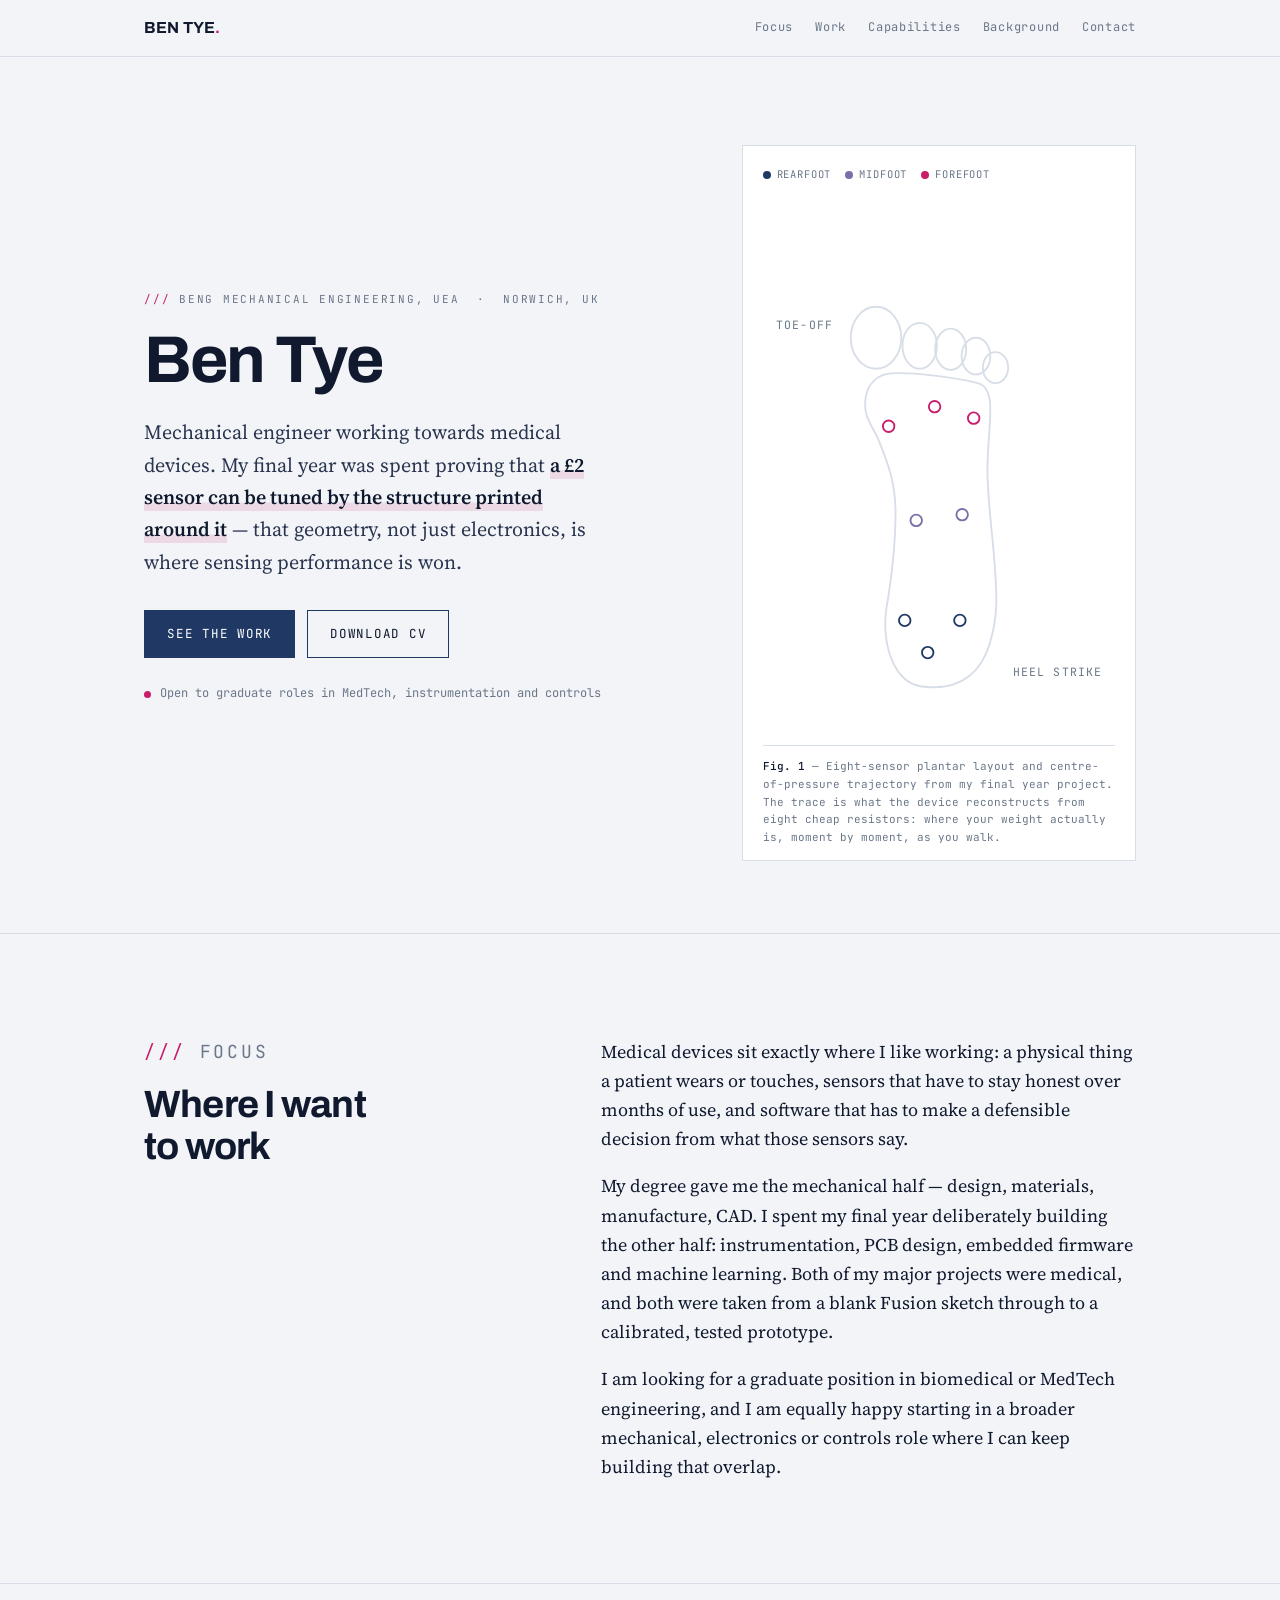
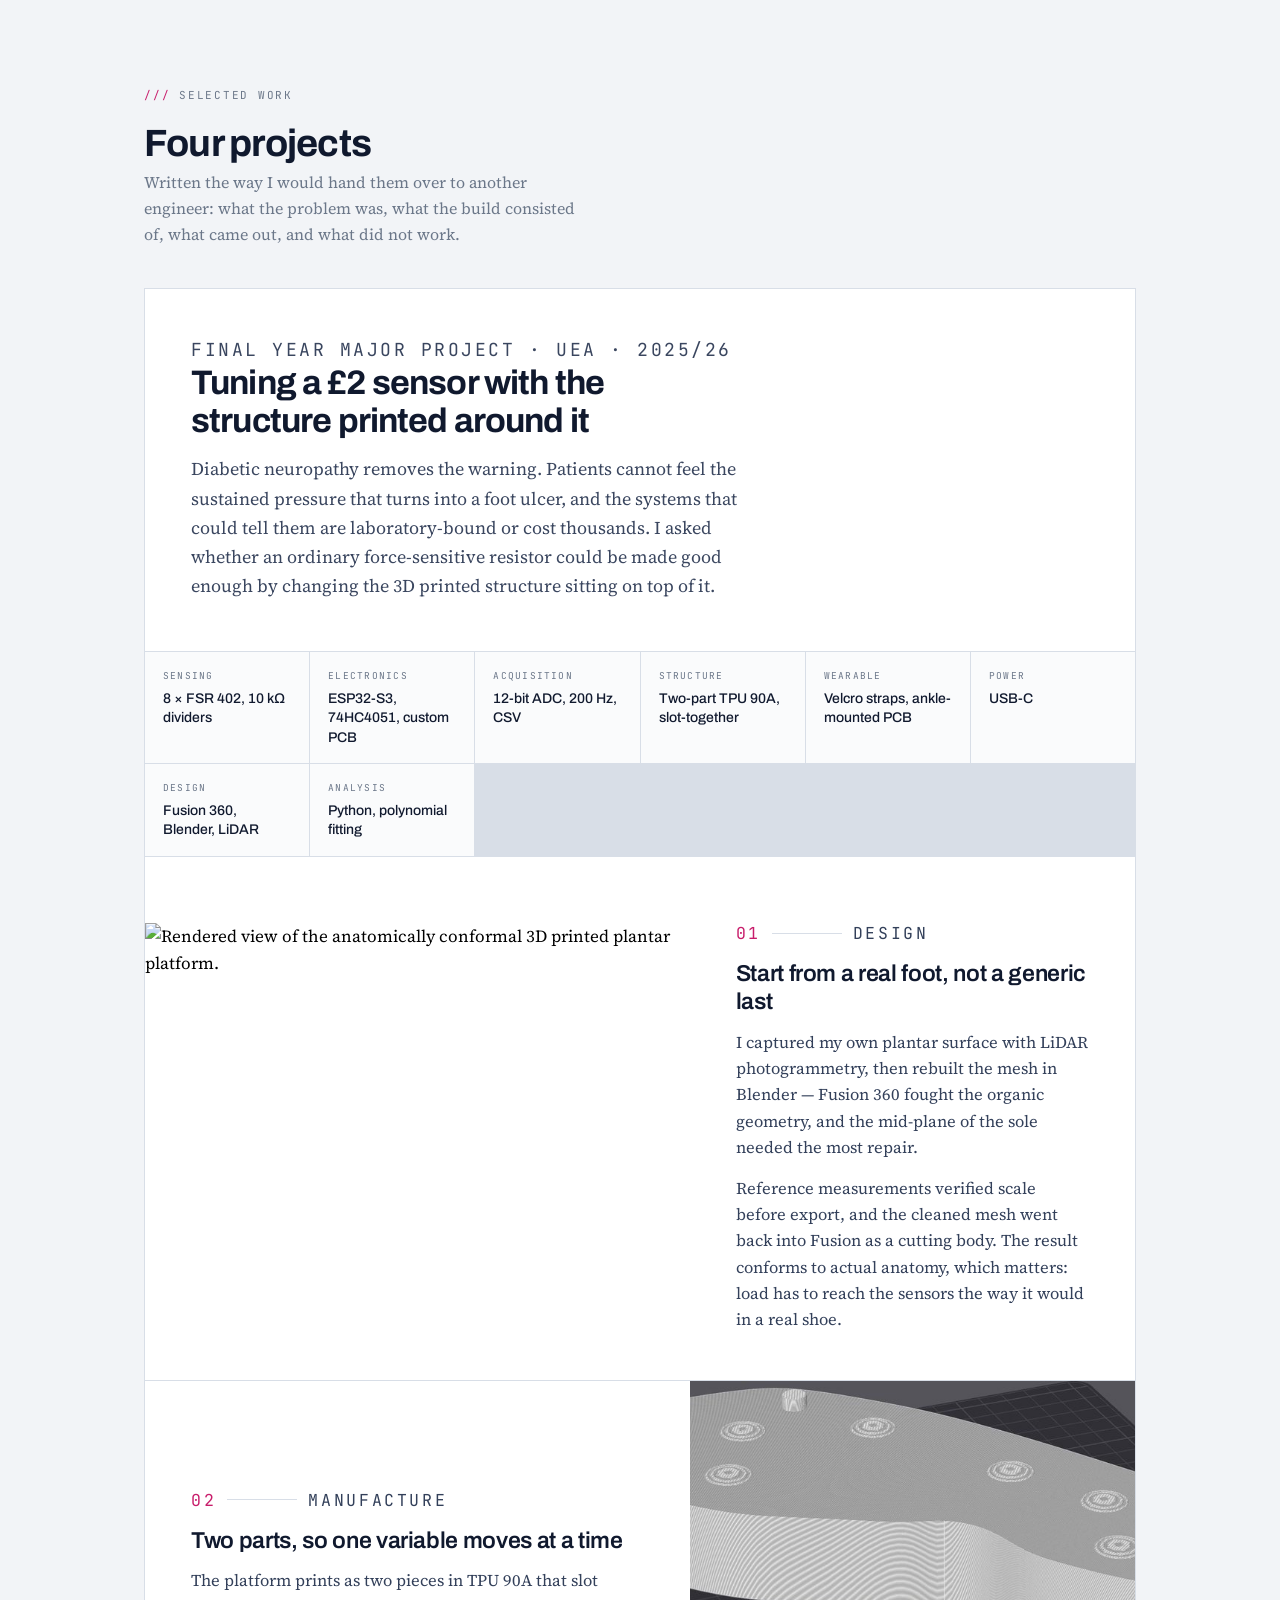
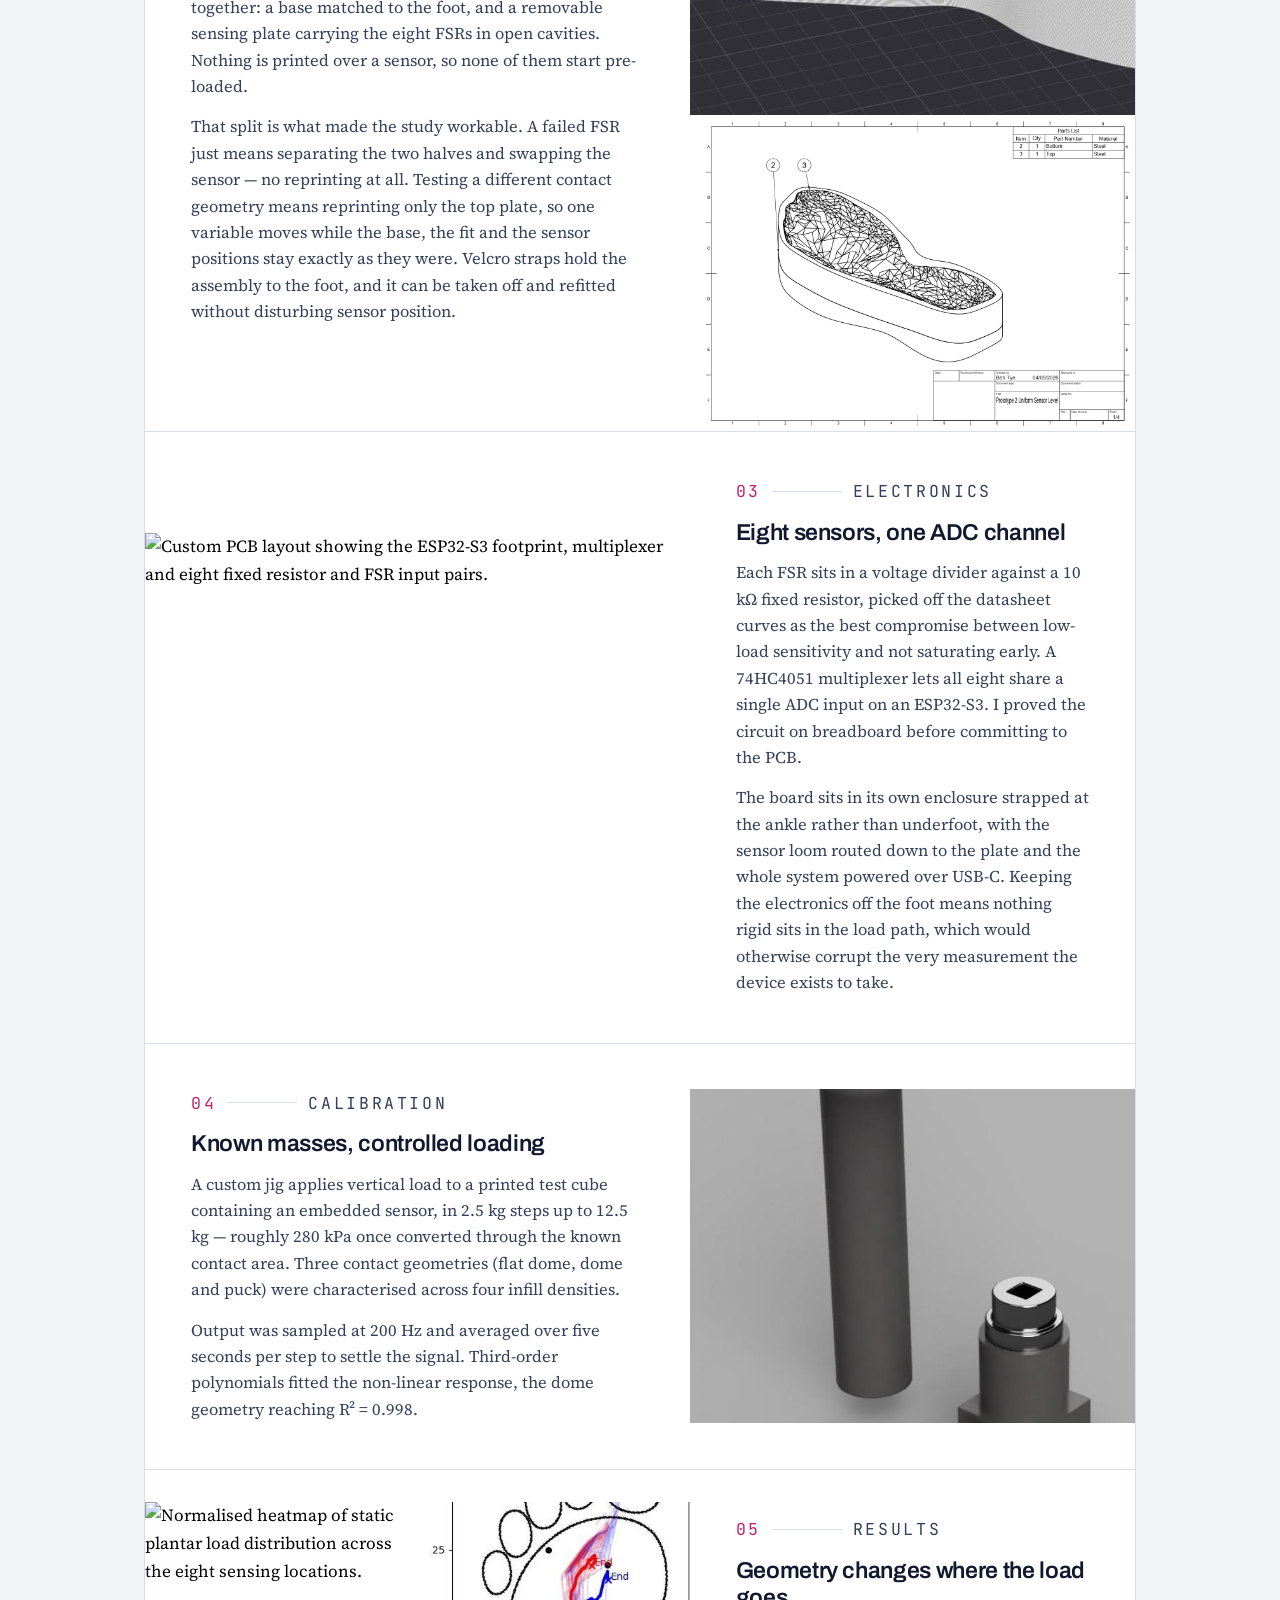
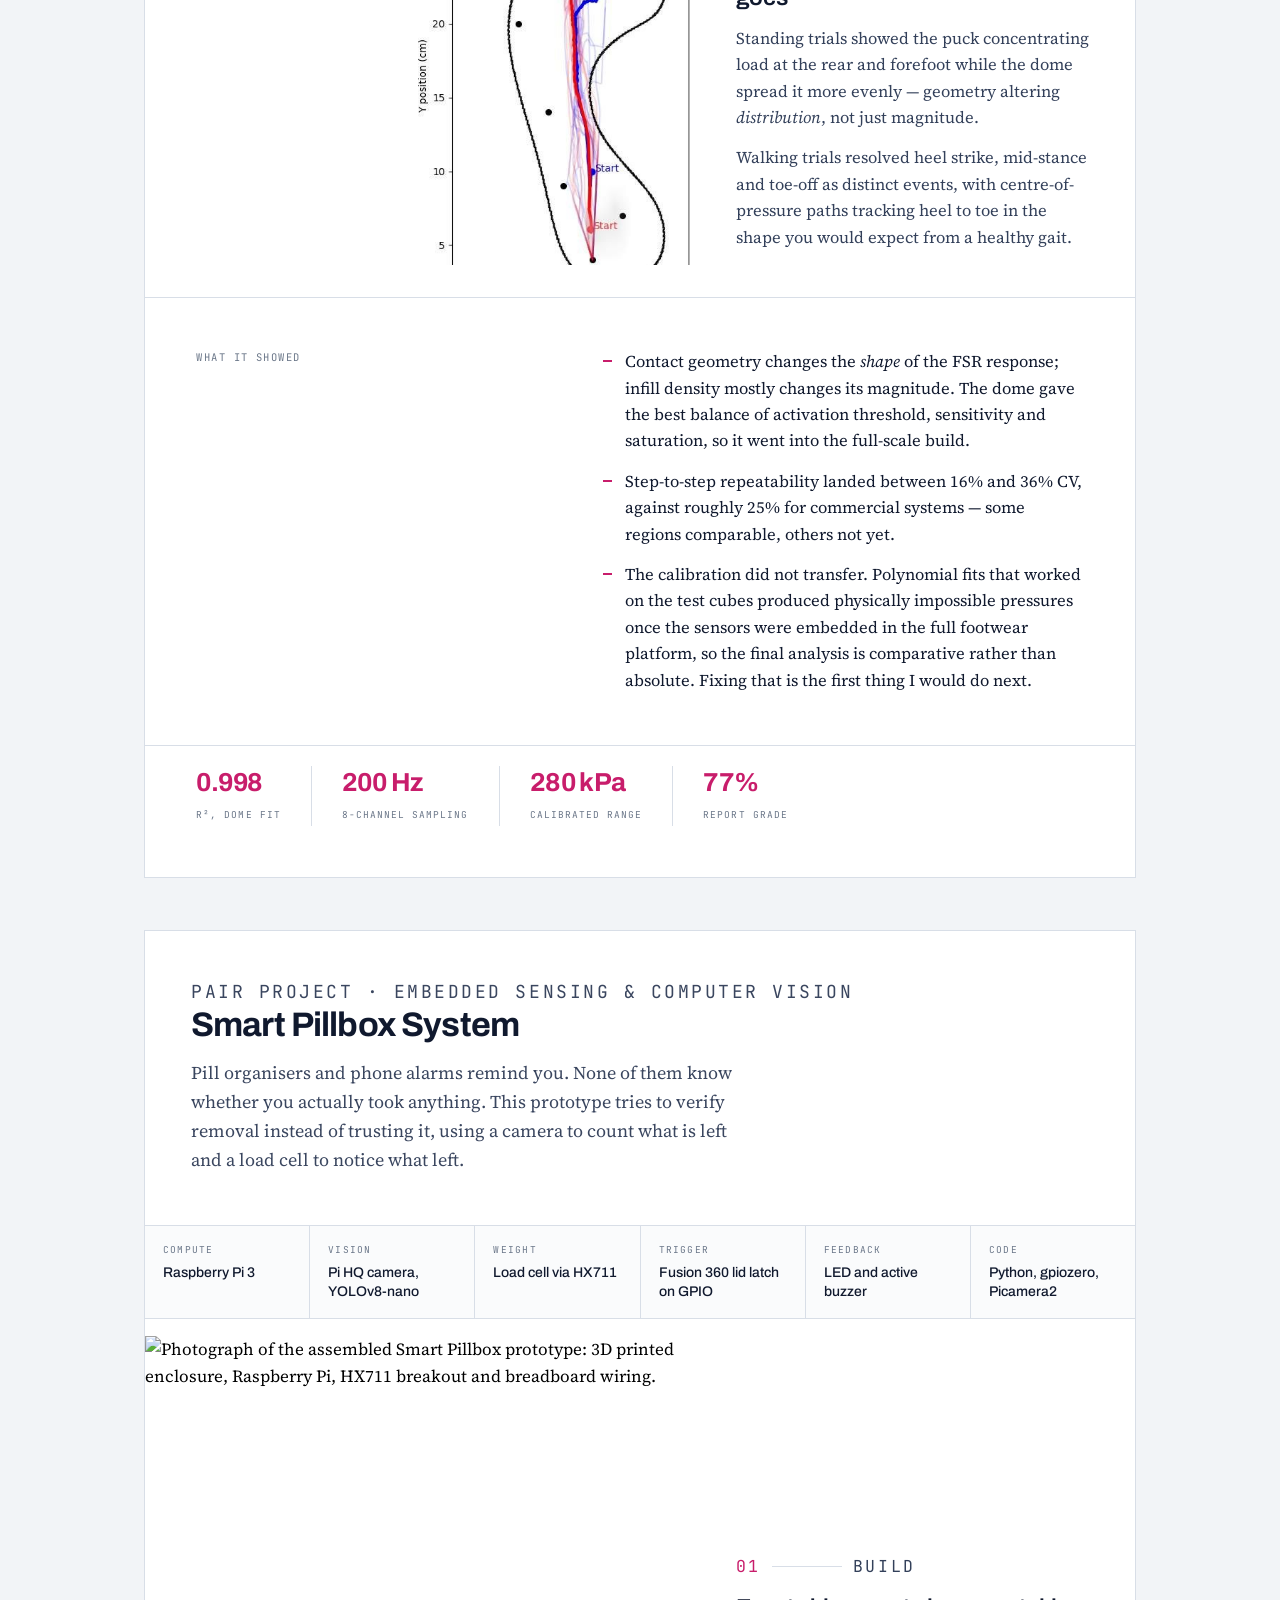
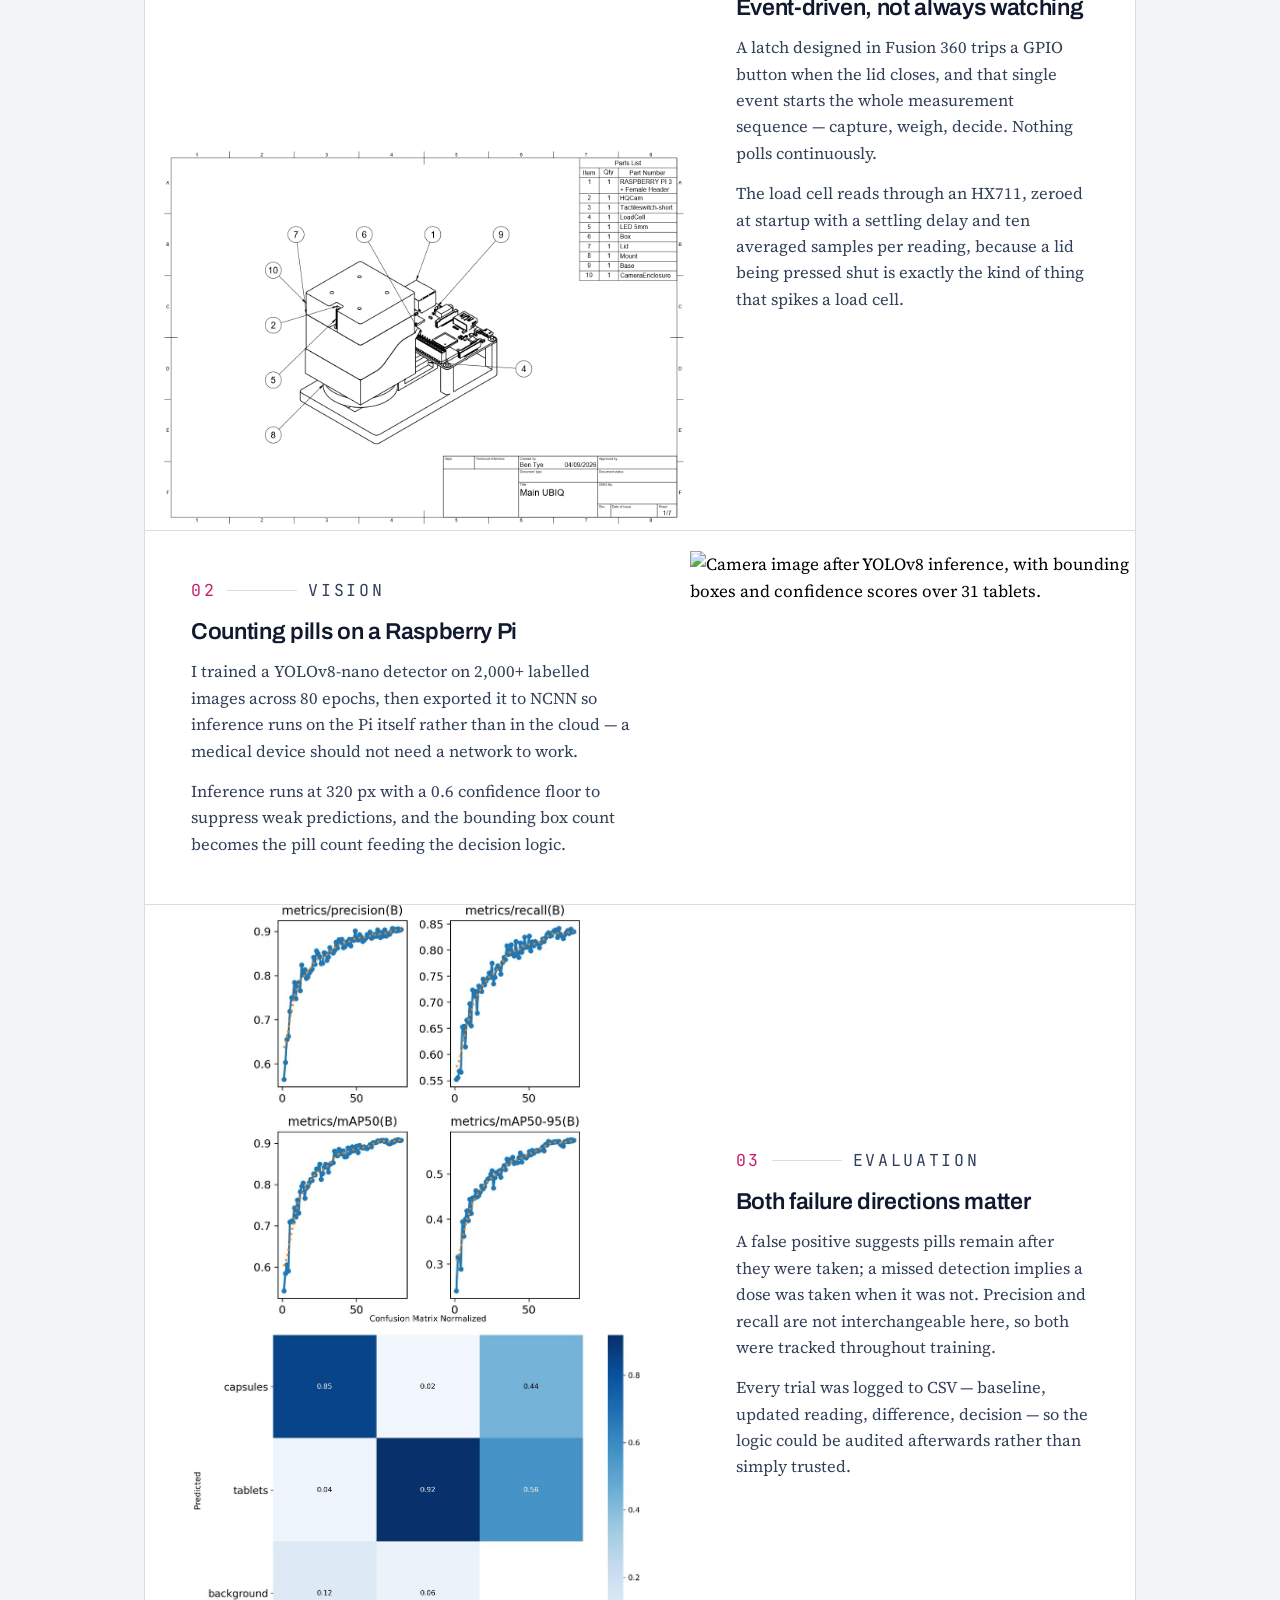
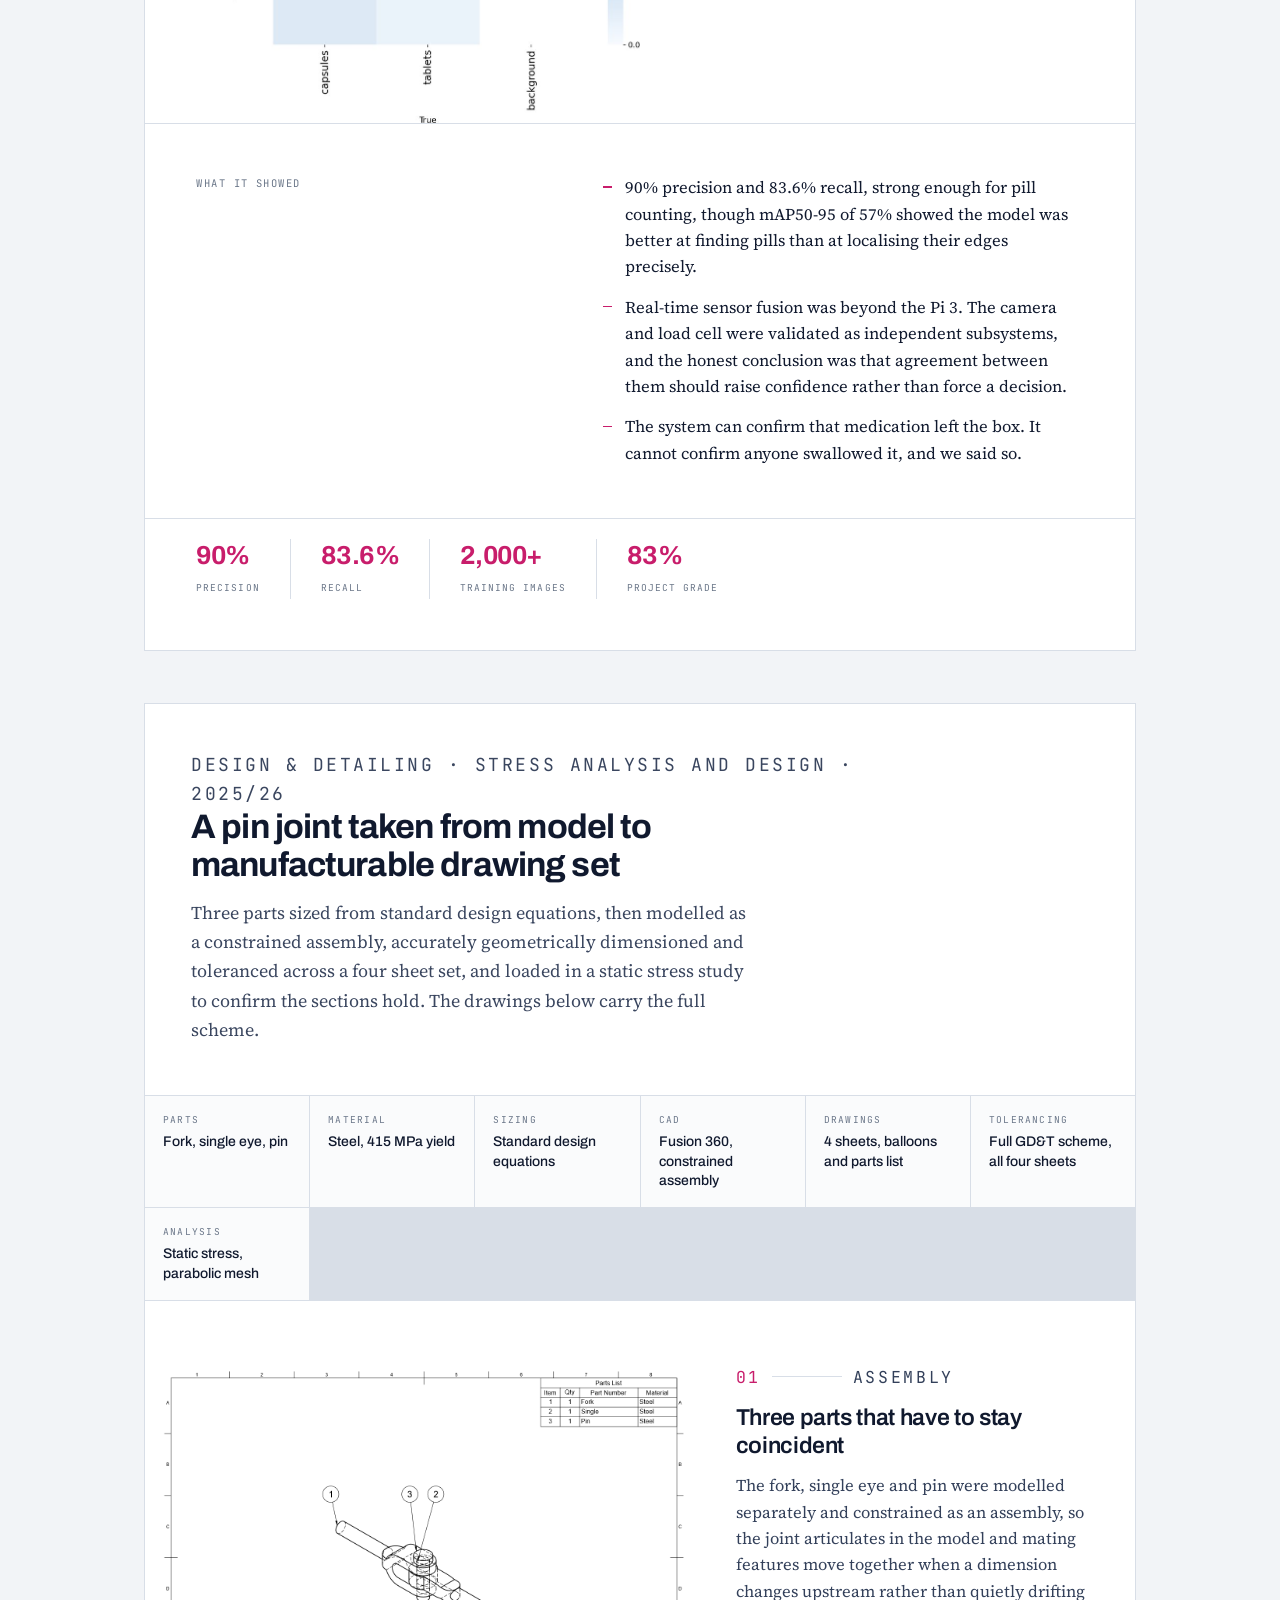
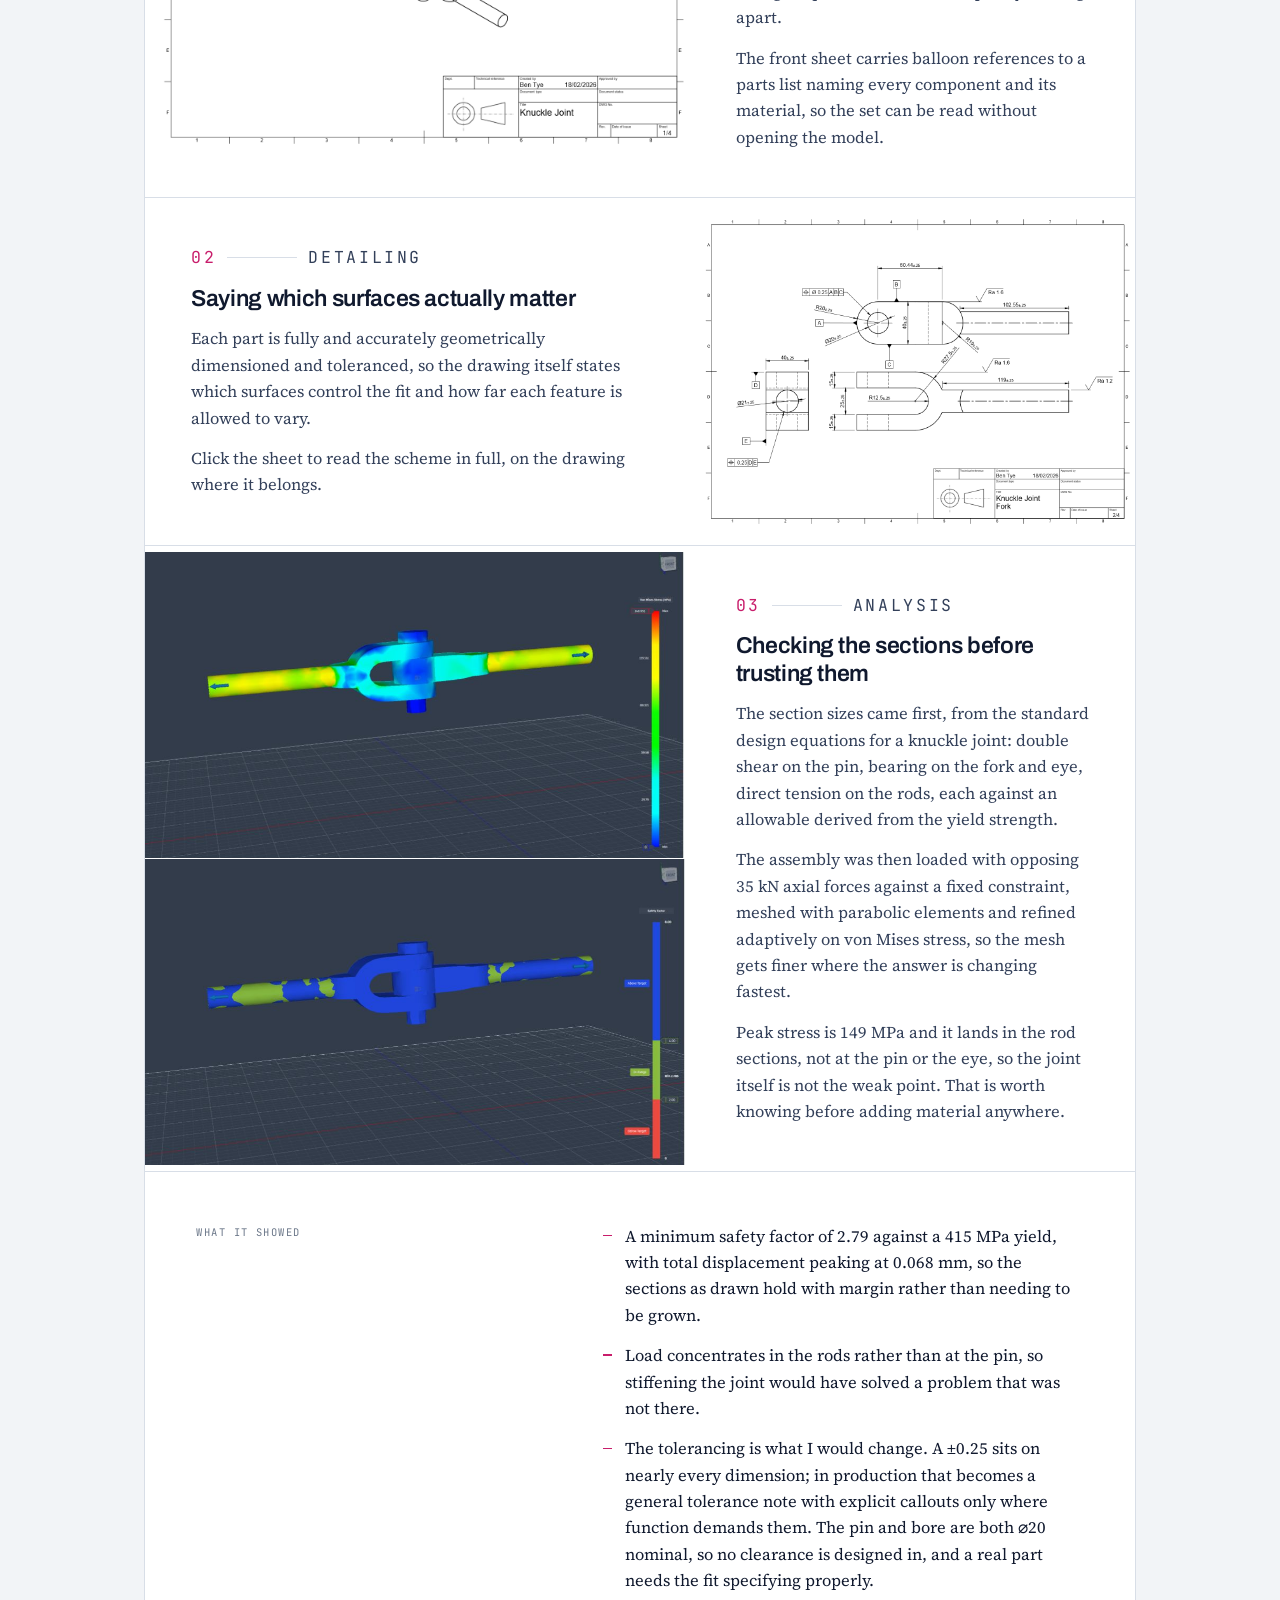
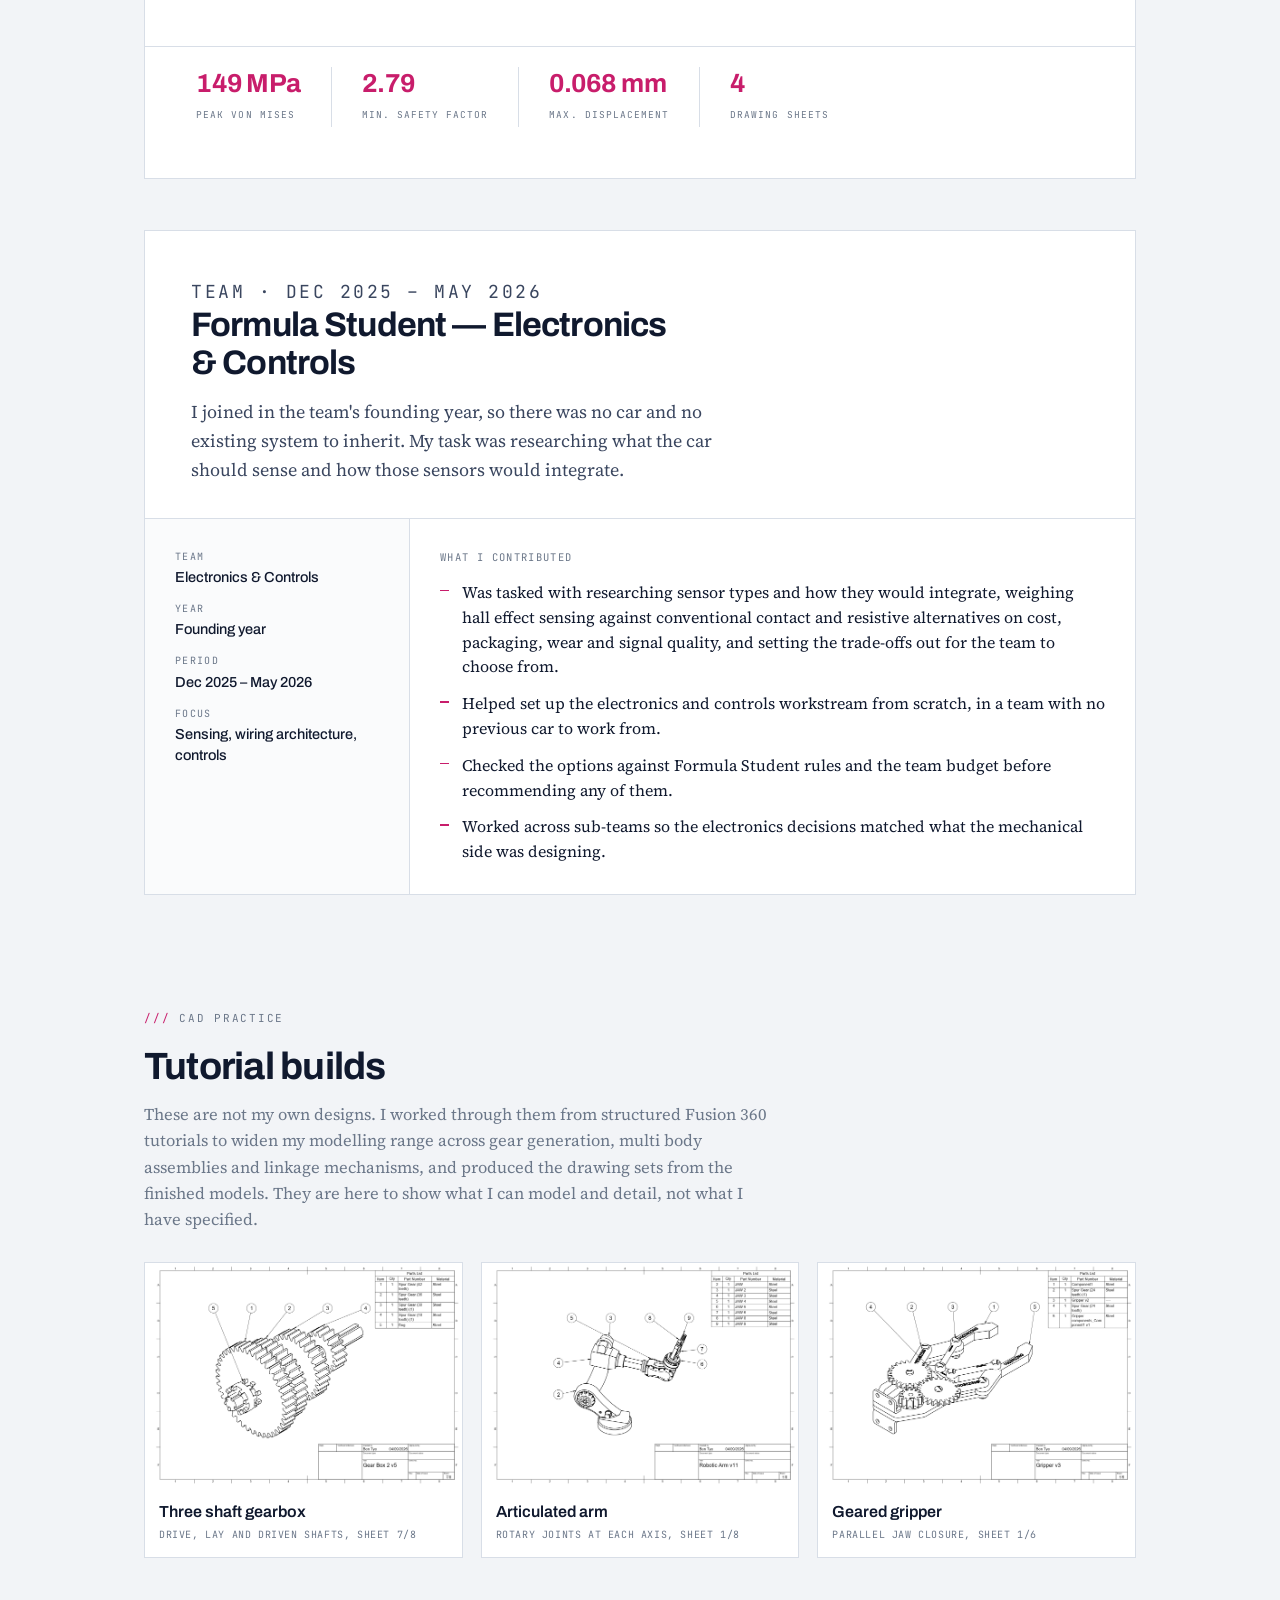
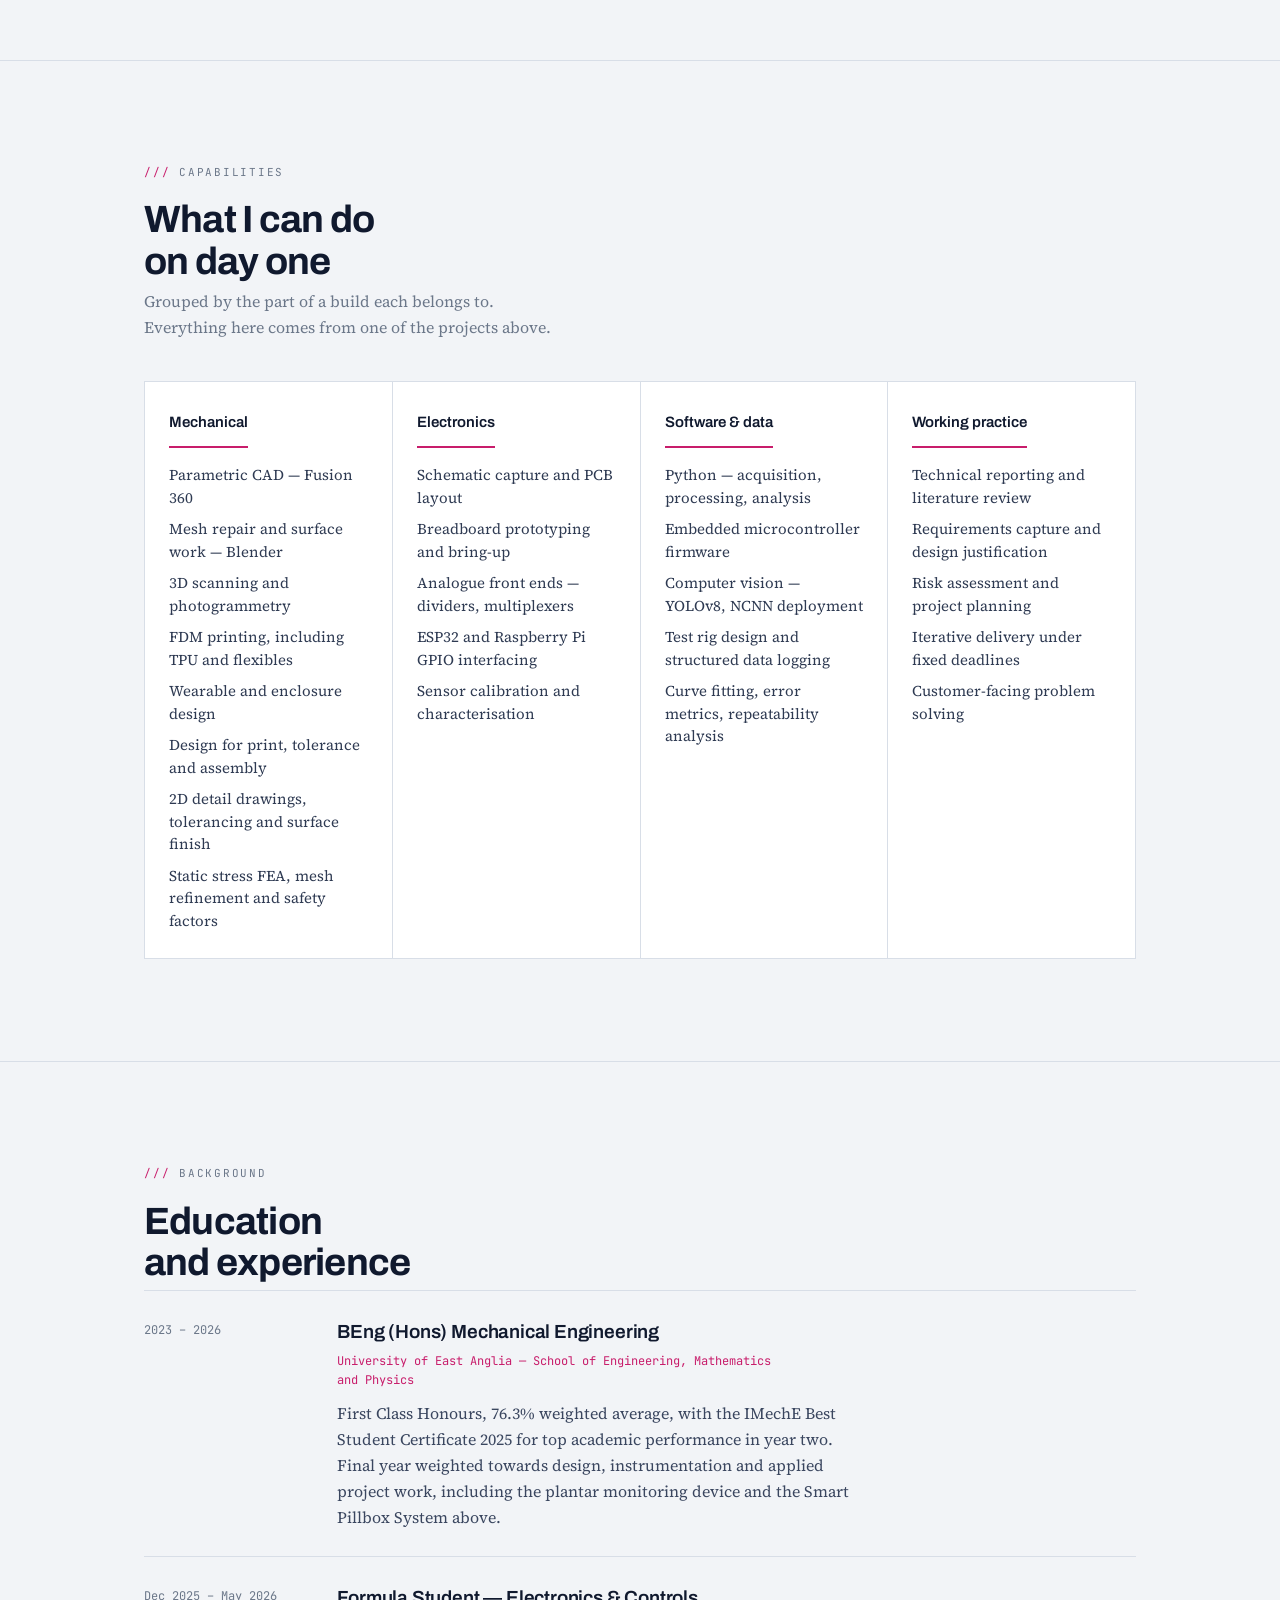
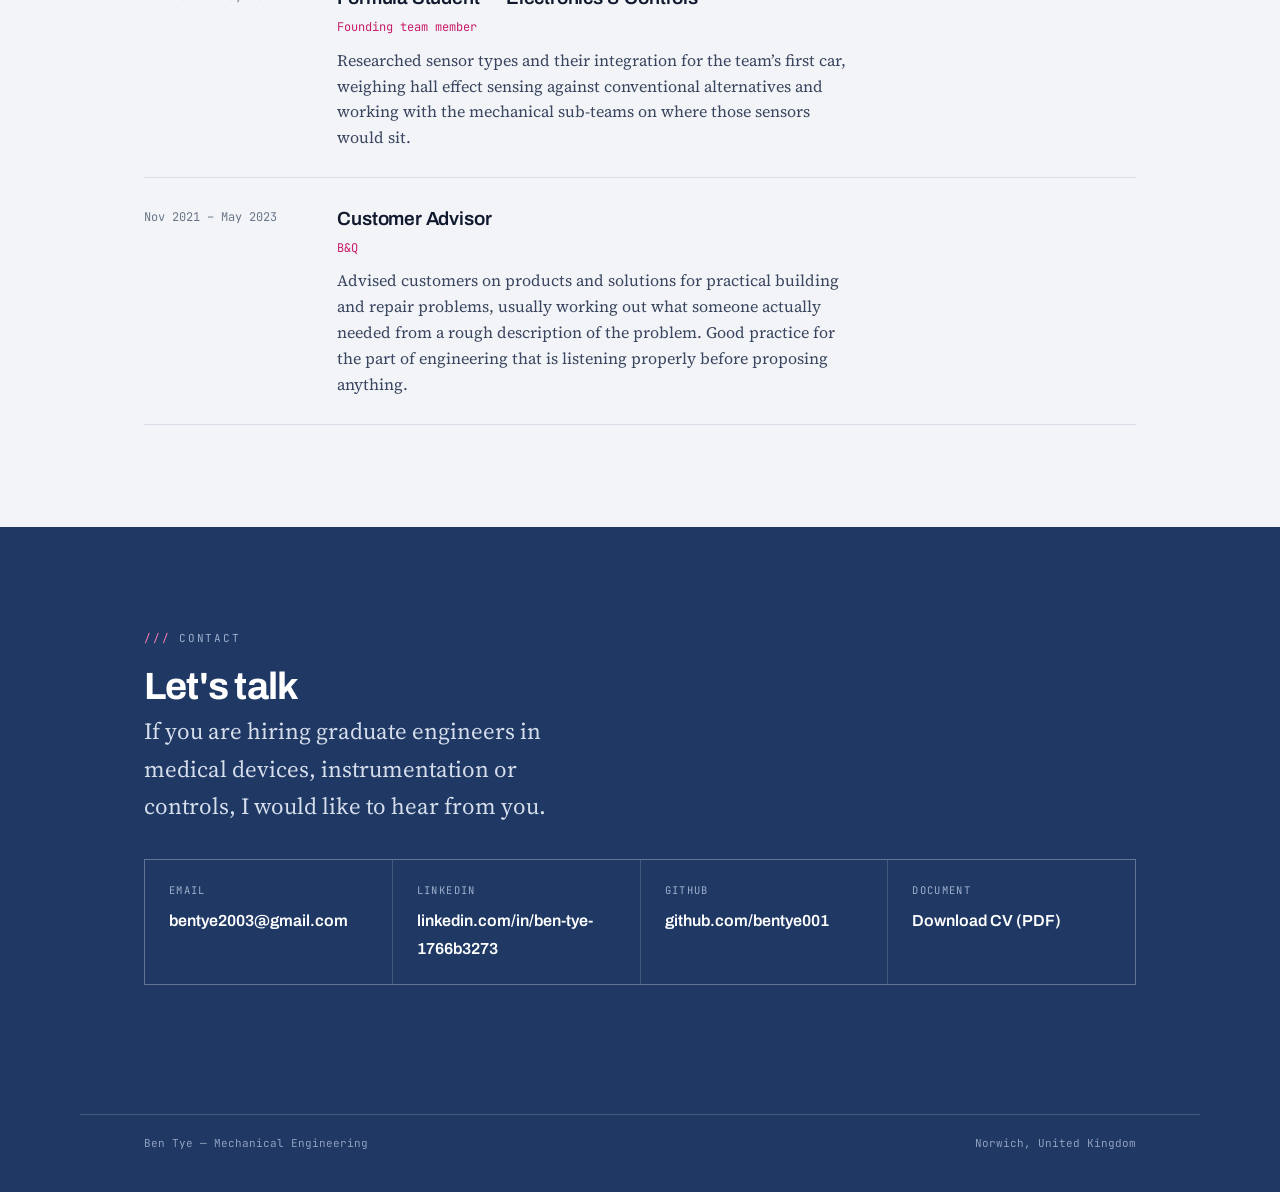
==== index.html @ 25b951ed "Rename the final year project from insole to footwear platform The design evolved from an insole int" ====
<!DOCTYPE html>
<html lang="en-GB">
<head>
<meta charset="utf-8">
<meta name="viewport" content="width=device-width, initial-scale=1">
<title>Ben Tye — Mechanical Engineer, Medical Devices</title>
<meta name="description" content="Mechanical engineering graduate (UEA) building instrumented medical devices: plantar pressure sensing, embedded electronics, additive manufacturing and computer vision.">
<meta name="author" content="Ben Tye">
<meta name="theme-color" content="#1F3864">

<!-- Social preview. Replace the two og:url/image URLs with your live address once deployed. -->
<meta property="og:type" content="website">
<meta property="og:title" content="Ben Tye — Mechanical Engineer, Medical Devices">
<meta property="og:description" content="Plantar pressure sensing, embedded electronics, additive manufacturing and computer vision.">
<meta property="og:image" content="og-image.png">
<meta property="og:url" content="/">
<meta name="twitter:card" content="summary_large_image">
<meta name="twitter:title" content="Ben Tye — Mechanical Engineer, Medical Devices">
<meta name="twitter:description" content="Plantar pressure sensing, embedded electronics, additive manufacturing and computer vision.">
<meta name="twitter:image" content="og-image.png">

<link rel="icon" href="favicon.svg" type="image/svg+xml">
<link rel="preconnect" href="https://fonts.googleapis.com">
<link rel="preconnect" href="https://fonts.gstatic.com" crossorigin>
<link href="https://fonts.googleapis.com/css2?family=Archivo:wght@500;600;700&family=Source+Serif+4:opsz,wght@8..60,400;8..60,600&family=JetBrains+Mono:wght@400;500&display=swap" rel="stylesheet">
<link rel="stylesheet" href="styles.css?v=2">
</head>
<body>

<header class="mast">
  <div class="wrap mast-in">
    <a class="sig" href="#top">BEN TYE<i>.</i></a>
    <nav>
      <a href="#focus">Focus</a>
      <a href="#work">Work</a>
      <a href="#capabilities">Capabilities</a>
      <a href="#background">Background</a>
      <a href="#contact">Contact</a>
    </nav>
  </div>
</header>

<main id="top">

<!-- ============ HERO ============ -->
<div class="hero">
  <div class="wrap hero-grid">
    <div>
      <p class="eyebrow"><span class="bar">///</span> BEng Mechanical Engineering, UEA &nbsp;·&nbsp; Norwich, UK</p>
      <h1>Ben Tye</h1>
      <p class="lede">Mechanical engineer working towards medical devices. My final year was spent proving that <b>a £2 sensor can be tuned by the structure printed around it</b> — that geometry, not just electronics, is where sensing performance is won.</p>
      <div class="actions">
        <a class="btn solid" href="#work">See the work</a>
        <a class="btn ghost" href="Ben-Tye-CV.pdf" download>Download CV</a>
      </div>
      <p class="avail"><span class="dot"></span> Open to graduate roles in MedTech, instrumentation and controls</p>
    </div>

    <div class="figure">
      <p class="fig-key">
        <span><i style="background:var(--rear)"></i>Rearfoot</span>
        <span><i style="background:var(--mid)"></i>Midfoot</span>
        <span><i style="background:var(--fore)"></i>Forefoot</span>
      </p>
      <svg viewBox="0 0 300 470" role="img" aria-label="Plantar sensor map: eight force-sensitive resistors arranged across a foot outline in rearfoot, midfoot and forefoot groups, with a centre-of-pressure trajectory tracing from heel strike to toe-off.">
        <!-- toes -->
        <ellipse class="sole" cx="95"  cy="126" rx="22"   ry="27"/>
        <ellipse class="sole" cx="133" cy="133" rx="15"   ry="20"/>
        <ellipse class="sole" cx="160" cy="136" rx="13.5" ry="18"/>
        <ellipse class="sole" cx="182" cy="142" rx="12.5" ry="16"/>
        <ellipse class="sole" cx="199" cy="152" rx="11"   ry="13.5"/>

        <!-- sole -->
        <path class="sole" d="M140,430
          C170,432 187,416 194,392
          C202,366 200,348 198,320
          C196,292 192,268 192,240
          C192,214 196,196 194,180
          C192,171 190,167 182,165
          C160,160 128,156 108,157
          C96,158 88,166 86,178
          C84,192 88,197 96,212
          C104,232 112,250 112,278
          C112,310 108,338 104,362
          C100,388 108,430 140,430 Z"/>

        <!-- centre of pressure -->
        <path class="cop" d="M142,404
          C146,388 146,372 145,352
          C144,330 143,310 142,290
          C140,268 138,257 135,240
          C132,222 130,211 127,196
          C125,188 124,184 122,179"/>

        <!-- sensors -->
        <circle class="sensor r" cx="140" cy="400" r="5" style="animation-delay:0s"/>
        <circle class="sensor r" cx="168" cy="372" r="5" style="animation-delay:.18s"/>
        <circle class="sensor r" cx="120" cy="372" r="5" style="animation-delay:.18s"/>
        <circle class="sensor m" cx="170" cy="280" r="5" style="animation-delay:.85s"/>
        <circle class="sensor m" cx="130" cy="285" r="5" style="animation-delay:.85s"/>
        <circle class="sensor f" cx="106" cy="203" r="5" style="animation-delay:1.6s"/>
        <circle class="sensor f" cx="146" cy="186" r="5" style="animation-delay:1.6s"/>
        <circle class="sensor f" cx="180" cy="196" r="5" style="animation-delay:1.75s"/>

        <!-- phase labels, anchored inside the viewBox -->
        <text class="phase" x="292" y="420" text-anchor="end">HEEL STRIKE</text>
        <text class="phase" x="8"   y="118" text-anchor="start">TOE-OFF</text>
      </svg>
      <p class="fig-cap"><b>Fig. 1</b> — Eight-sensor plantar layout and centre-of-pressure trajectory from my final year project. The trace is what the device reconstructs from eight cheap resistors: where your weight actually is, moment by moment, as you walk.</p>
    </div>
  </div>
</div>

<!-- ============ FOCUS ============ -->
<section id="focus">
  <div class="wrap">
    <div class="focus-grid reveal">
      <div>
        <p class="eyebrow"><span class="bar">///</span> Focus</p>
        <h2 class="sec-title">Where I want<br>to work</h2>
      </div>
      <div>
        <p>Medical devices sit exactly where I like working: a physical thing a patient wears or touches, sensors that have to stay honest over months of use, and software that has to make a defensible decision from what those sensors say.</p>
        <p>My degree gave me the mechanical half — design, materials, manufacture, CAD. I spent my final year deliberately building the other half: instrumentation, PCB design, embedded firmware and machine learning. Both of my major projects were medical, and both were taken from a blank Fusion sketch through to a calibrated, tested prototype.</p>
        <p>I am looking for a graduate position in biomedical or MedTech engineering, and I am equally happy starting in a broader mechanical, electronics or controls role where I can keep building that overlap.</p>
      </div>
    </div>
  </div>
</section>

<!-- ============ WORK ============ -->
<section id="work">
  <div class="wrap">
    <div class="reveal">
      <p class="eyebrow"><span class="bar">///</span> Selected work</p>
      <h2 class="sec-title">Four projects</h2>
      <p class="sec-note">Written the way I would hand them over to another engineer: what the problem was, what the build consisted of, what came out, and what did not work.</p>
    </div>

    <!-- P1: FYP -->
    <article class="proj reveal">
      <div class="proj-head">
        <p class="proj-tag">Final year major project · UEA · 2025/26</p>
        <h3>Tuning a £2 sensor with the structure printed around it</h3>
        <p>Diabetic neuropathy removes the warning. Patients cannot feel the sustained pressure that turns into a foot ulcer, and the systems that could tell them are laboratory-bound or cost thousands. I asked whether an ordinary force-sensitive resistor could be made good enough by changing the 3D printed structure sitting on top of it.</p>
      </div>

      <dl class="specbar">
        <div><dt>Sensing</dt><dd>8 × FSR 402, 10 kΩ dividers</dd></div>
        <div><dt>Electronics</dt><dd>ESP32-S3, 74HC4051, custom PCB</dd></div>
        <div><dt>Acquisition</dt><dd>12-bit ADC, 200 Hz, CSV</dd></div>
        <div><dt>Structure</dt><dd>Two-part TPU 90A, slot-together</dd></div>
        <div><dt>Wearable</dt><dd>Velcro straps, ankle-mounted PCB</dd></div>
        <div><dt>Power</dt><dd>USB-C</dd></div>
        <div><dt>Design</dt><dd>Fusion 360, Blender, LiDAR</dd></div>
        <div><dt>Analysis</dt><dd>Python, polynomial fitting</dd></div>
      </dl>

      <div class="stage">
        <div class="stage-media">
          <button class="shot" type="button" data-cap="Wearable platform — modelled around a LiDAR scan of my own foot">
            <img src="img/platform-render.jpg" alt="Rendered view of the anatomically conformal 3D printed plantar platform." loading="lazy" decoding="async">
          </button>
        </div>
        <div class="stage-text">
          <p class="stage-n"><b>01</b><span></span>Design</p>
          <h4>Start from a real foot, not a generic last</h4>
          <p>I captured my own plantar surface with LiDAR photogrammetry, then rebuilt the mesh in Blender — Fusion 360 fought the organic geometry, and the mid-plane of the sole needed the most repair.</p>
          <p>Reference measurements verified scale before export, and the cleaned mesh went back into Fusion as a cutting body. The result conforms to actual anatomy, which matters: load has to reach the sensors the way it would in a real shoe.</p>
        </div>
      </div>

      <div class="stage flip">
        <div class="stage-media pair">
          <button class="shot" type="button" data-cap="Contact geometry — sliced for print in TPU 90A with gyroid infill">
            <img src="img/contact-geometry.jpg" alt="Sliced print preview of the removable sensing plate showing the eight raised sensor contact geometries." loading="lazy" decoding="async">
          </button>
          <button class="shot dwg" type="button" data-cap="Prototype 2, a two part build holding every sensor at a uniform level">
            <img src="img/footwear-prototype2.png" alt="Isometric drawing of the two-part 3D printed footwear platform, the upper part shown with an internal lattice." loading="lazy" decoding="async">
          </button>
        </div>
        <div class="stage-text">
          <p class="stage-n"><b>02</b><span></span>Manufacture</p>
          <h4>Two parts, so one variable moves at a time</h4>
          <p>The platform prints as two pieces in TPU 90A that slot together: a base matched to the foot, and a removable sensing plate carrying the eight FSRs in open cavities. Nothing is printed over a sensor, so none of them start pre-loaded.</p>
          <p>That split is what made the study workable. A failed FSR just means separating the two halves and swapping the sensor — no reprinting at all. Testing a different contact geometry means reprinting only the top plate, so one variable moves while the base, the fit and the sensor positions stay exactly as they were. Velcro straps hold the assembly to the foot, and it can be taken off and refitted without disturbing sensor position.</p>
        </div>
      </div>

      <div class="stage">
        <div class="stage-media">
          <button class="shot" type="button" data-cap="Custom PCB — ESP32-S3, 74HC4051 multiplexer and eight divider inputs">
            <img src="img/pcb-layout.jpg" alt="Custom PCB layout showing the ESP32-S3 footprint, multiplexer and eight fixed resistor and FSR input pairs." loading="lazy" decoding="async">
          </button>
        </div>
        <div class="stage-text">
          <p class="stage-n"><b>03</b><span></span>Electronics</p>
          <h4>Eight sensors, one ADC channel</h4>
          <p>Each FSR sits in a voltage divider against a 10 kΩ fixed resistor, picked off the datasheet curves as the best compromise between low-load sensitivity and not saturating early. A 74HC4051 multiplexer lets all eight share a single ADC input on an ESP32-S3. I proved the circuit on breadboard before committing to the PCB.</p>
          <p>The board sits in its own enclosure strapped at the ankle rather than underfoot, with the sensor loom routed down to the plate and the whole system powered over USB-C. Keeping the electronics off the foot means nothing rigid sits in the load path, which would otherwise corrupt the very measurement the device exists to take.</p>
        </div>
      </div>

      <div class="stage flip">
        <div class="stage-media">
          <button class="shot" type="button" data-cap="Calibration jig — controlled vertical loading in 2.5 kg steps">
            <img src="img/calibration-jig.jpg" alt="Rendered calibration jig designed to apply controlled vertical loading to an embedded sensor test cube." loading="lazy" decoding="async">
          </button>
        </div>
        <div class="stage-text">
          <p class="stage-n"><b>04</b><span></span>Calibration</p>
          <h4>Known masses, controlled loading</h4>
          <p>A custom jig applies vertical load to a printed test cube containing an embedded sensor, in 2.5 kg steps up to 12.5 kg — roughly 280 kPa once converted through the known contact area. Three contact geometries (flat dome, dome and puck) were characterised across four infill densities.</p>
          <p>Output was sampled at 200 Hz and averaged over five seconds per step to settle the signal. Third-order polynomials fitted the non-linear response, the dome geometry reaching R² = 0.998.</p>
        </div>
      </div>

      <div class="stage">
        <div class="stage-media pair tall">
          <button class="shot" type="button" data-cap="Static load map — normalised distribution across a 20 s standing trial">
            <img src="img/load-heatmap.jpg" alt="Normalised heatmap of static plantar load distribution across the eight sensing locations." loading="lazy" decoding="async">
          </button>
          <button class="shot" type="button" data-cap="Centre of pressure — dome versus puck, averaged across steps">
            <img src="img/cop-trajectory.jpg" alt="Mean centre of pressure trajectories for dome and puck geometries plotted over a foot outline." loading="lazy" decoding="async">
          </button>
        </div>
        <div class="stage-text">
          <p class="stage-n"><b>05</b><span></span>Results</p>
          <h4>Geometry changes where the load goes</h4>
          <p>Standing trials showed the puck concentrating load at the rear and forefoot while the dome spread it more evenly — geometry altering <em>distribution</em>, not just magnitude.</p>
          <p>Walking trials resolved heel strike, mid-stance and toe-off as distinct events, with centre-of-pressure paths tracking heel to toe in the shape you would expect from a healthy gait.</p>
        </div>
      </div>

      <div class="outcome">
        <h4>What it showed</h4>
        <ul>
          <li>Contact geometry changes the <em>shape</em> of the FSR response; infill density mostly changes its magnitude. The dome gave the best balance of activation threshold, sensitivity and saturation, so it went into the full-scale build.</li>
          <li>Step-to-step repeatability landed between 16% and 36% CV, against roughly 25% for commercial systems — some regions comparable, others not yet.</li>
          <li>The calibration did not transfer. Polynomial fits that worked on the test cubes produced physically impossible pressures once the sensors were embedded in the full footwear platform, so the final analysis is comparative rather than absolute. Fixing that is the first thing I would do next.</li>
        </ul>
      </div>
      <div class="metrics">
        <div class="metric"><span class="n">0.998</span><span class="l">R², dome fit</span></div>
        <div class="metric"><span class="n">200 Hz</span><span class="l">8-channel sampling</span></div>
        <div class="metric"><span class="n">280 kPa</span><span class="l">Calibrated range</span></div>
        <div class="metric"><span class="n">77%</span><span class="l">Report grade</span></div>
      </div>
    </article>

    <!-- P2: Pillbox -->
    <article class="proj reveal">
      <div class="proj-head">
        <p class="proj-tag">Pair project · Embedded sensing &amp; computer vision</p>
        <h3>Smart Pillbox System</h3>
        <p>Pill organisers and phone alarms remind you. None of them know whether you actually took anything. This prototype tries to verify removal instead of trusting it, using a camera to count what is left and a load cell to notice what left.</p>
      </div>

      <dl class="specbar">
        <div><dt>Compute</dt><dd>Raspberry Pi 3</dd></div>
        <div><dt>Vision</dt><dd>Pi HQ camera, YOLOv8-nano</dd></div>
        <div><dt>Weight</dt><dd>Load cell via HX711</dd></div>
        <div><dt>Trigger</dt><dd>Fusion 360 lid latch on GPIO</dd></div>
        <div><dt>Feedback</dt><dd>LED and active buzzer</dd></div>
        <div><dt>Code</dt><dd>Python, gpiozero, Picamera2</dd></div>
      </dl>

      <div class="stage">
        <div class="stage-media pair">
          <button class="shot" type="button" data-cap="The prototype — printed enclosure, Raspberry Pi 3, HX711 and HQ camera">
            <img src="img/pillbox-prototype.jpg" alt="Photograph of the assembled Smart Pillbox prototype: 3D printed enclosure, Raspberry Pi, HX711 breakout and breadboard wiring." loading="lazy" decoding="async">
          </button>
          <button class="shot dwg" type="button" data-cap="Assembly sheet with a ten item parts list covering printed parts and electronics">
            <img src="img/pillbox-assembly.png" alt="Isometric assembly drawing of the pillbox with a ten-item parts list covering Raspberry Pi, HQ camera, load cell, switch, LED, box, lid, mount, base and camera enclosure." loading="lazy" decoding="async">
          </button>
        </div>
        <div class="stage-text">
          <p class="stage-n"><b>01</b><span></span>Build</p>
          <h4>Event-driven, not always watching</h4>
          <p>A latch designed in Fusion 360 trips a GPIO button when the lid closes, and that single event starts the whole measurement sequence — capture, weigh, decide. Nothing polls continuously.</p>
          <p>The load cell reads through an HX711, zeroed at startup with a settling delay and ten averaged samples per reading, because a lid being pressed shut is exactly the kind of thing that spikes a load cell.</p>
        </div>
      </div>

      <div class="stage flip">
        <div class="stage-media">
          <button class="shot" type="button" data-cap="Live inference — 31 tablets detected on-device via NCNN">
            <img src="img/pill-detection.jpg" alt="Camera image after YOLOv8 inference, with bounding boxes and confidence scores over 31 tablets." loading="lazy" decoding="async">
          </button>
        </div>
        <div class="stage-text">
          <p class="stage-n"><b>02</b><span></span>Vision</p>
          <h4>Counting pills on a Raspberry Pi</h4>
          <p>I trained a YOLOv8-nano detector on 2,000+ labelled images across 80 epochs, then exported it to NCNN so inference runs on the Pi itself rather than in the cloud — a medical device should not need a network to work.</p>
          <p>Inference runs at 320 px with a 0.6 confidence floor to suppress weak predictions, and the bounding box count becomes the pill count feeding the decision logic.</p>
        </div>
      </div>

      <div class="stage">
        <div class="stage-media pair">
          <button class="shot chart" type="button" data-cap="Training — precision, recall and mAP across 80 epochs">
            <img src="img/training-curves.jpg" alt="Training curves showing precision, recall, mAP50 and mAP50-95 rising across 80 epochs." loading="lazy" decoding="async">
          </button>
          <button class="shot chart" type="button" data-cap="Confusion matrix — tablets and capsules, normalised">
            <img src="img/confusion-matrix.jpg" alt="Normalised confusion matrix for the tablet, capsule and background classes." loading="lazy" decoding="async">
          </button>
        </div>
        <div class="stage-text">
          <p class="stage-n"><b>03</b><span></span>Evaluation</p>
          <h4>Both failure directions matter</h4>
          <p>A false positive suggests pills remain after they were taken; a missed detection implies a dose was taken when it was not. Precision and recall are not interchangeable here, so both were tracked throughout training.</p>
          <p>Every trial was logged to CSV — baseline, updated reading, difference, decision — so the logic could be audited afterwards rather than simply trusted.</p>
        </div>
      </div>

      <div class="outcome">
        <h4>What it showed</h4>
        <ul>
          <li>90% precision and 83.6% recall, strong enough for pill counting, though mAP50-95 of 57% showed the model was better at finding pills than at localising their edges precisely.</li>
          <li>Real-time sensor fusion was beyond the Pi 3. The camera and load cell were validated as independent subsystems, and the honest conclusion was that agreement between them should raise confidence rather than force a decision.</li>
          <li>The system can confirm that medication left the box. It cannot confirm anyone swallowed it, and we said so.</li>
        </ul>
      </div>
      <div class="metrics">
        <div class="metric"><span class="n">90%</span><span class="l">Precision</span></div>
        <div class="metric"><span class="n">83.6%</span><span class="l">Recall</span></div>
        <div class="metric"><span class="n">2,000+</span><span class="l">Training images</span></div>
        <div class="metric"><span class="n">83%</span><span class="l">Project grade</span></div>
      </div>
    </article>

    <!-- P3: Knuckle joint -->
    <article class="proj reveal">
      <div class="proj-head">
        <p class="proj-tag">Design &amp; detailing &middot; Stress Analysis and Design &middot; 2025/26</p>
        <h3>A pin joint taken from model to manufacturable drawing set</h3>
        <p>Three parts sized from standard design equations, then modelled as a constrained assembly, accurately geometrically dimensioned and toleranced across a four sheet set, and loaded in a static stress study to confirm the sections hold. The drawings below carry the full scheme.</p>
      </div>

      <dl class="specbar">
        <div><dt>Parts</dt><dd>Fork, single eye, pin</dd></div>
        <div><dt>Material</dt><dd>Steel, 415 MPa yield</dd></div>
        <div><dt>Sizing</dt><dd>Standard design equations</dd></div>
        <div><dt>CAD</dt><dd>Fusion 360, constrained assembly</dd></div>
        <div><dt>Drawings</dt><dd>4 sheets, balloons and parts list</dd></div>
        <div><dt>Tolerancing</dt><dd>Full GD&amp;T scheme, all four sheets</dd></div>
        <div><dt>Analysis</dt><dd>Static stress, parabolic mesh</dd></div>
      </dl>

      <div class="stage">
        <div class="stage-media">
          <button class="shot dwg" type="button" data-cap="Sheet 1/4, assembly with balloon references and parts list">
            <img src="img/knuckle-assembly.png" alt="Isometric assembly drawing of a knuckle joint with a parts list naming fork, single eye and pin, all steel." loading="lazy" decoding="async">
          </button>
        </div>
        <div class="stage-text">
          <p class="stage-n"><b>01</b><span></span>Assembly</p>
          <h4>Three parts that have to stay coincident</h4>
          <p>The fork, single eye and pin were modelled separately and constrained as an assembly, so the joint articulates in the model and mating features move together when a dimension changes upstream rather than quietly drifting apart.</p>
          <p>The front sheet carries balloon references to a parts list naming every component and its material, so the set can be read without opening the model.</p>
        </div>
      </div>

      <div class="stage flip">
        <div class="stage-media">
          <button class="shot dwg" type="button" data-cap="Sheet 2/4, fork detail">
            <img src="img/knuckle-fork-detail.png" alt="Detail drawing of the knuckle joint fork showing dimensions, datum symbols, a position tolerance and surface finish callouts." loading="lazy" decoding="async">
          </button>
        </div>
        <div class="stage-text">
          <p class="stage-n"><b>02</b><span></span>Detailing</p>
          <h4>Saying which surfaces actually matter</h4>
          <p>Each part is fully and accurately geometrically dimensioned and toleranced, so the drawing itself states which surfaces control the fit and how far each feature is allowed to vary.</p>
          <p>Click the sheet to read the scheme in full, on the drawing where it belongs.</p>
        </div>
      </div>

      <div class="stage">
        <div class="stage-media pair wide">
          <button class="shot" type="button" data-cap="Von Mises stress, peak 149 MPa, in the rods rather than the joint">
            <img src="img/knuckle-fea-vonmises.jpg" alt="Von Mises stress plot of the knuckle joint under opposing axial loads, with peak stress in the rod sections." loading="lazy" decoding="async">
          </button>
          <button class="shot" type="button" data-cap="Safety factor, minimum 2.79 against a 415 MPa yield">
            <img src="img/knuckle-fea-safety.jpg" alt="Safety factor plot of the knuckle joint, minimum 2.79." loading="lazy" decoding="async">
          </button>
        </div>
        <div class="stage-text">
          <p class="stage-n"><b>03</b><span></span>Analysis</p>
          <h4>Checking the sections before trusting them</h4>
          <p>The section sizes came first, from the standard design equations for a knuckle joint: double shear on the pin, bearing on the fork and eye, direct tension on the rods, each against an allowable derived from the yield strength.</p>
          <p>The assembly was then loaded with opposing 35 kN axial forces against a fixed constraint, meshed with parabolic elements and refined adaptively on von Mises stress, so the mesh gets finer where the answer is changing fastest.</p>
          <p>Peak stress is 149 MPa and it lands in the rod sections, not at the pin or the eye, so the joint itself is not the weak point. That is worth knowing before adding material anywhere.</p>
        </div>
      </div>

      <div class="outcome">
        <h4>What it showed</h4>
        <ul>
          <li>A minimum safety factor of 2.79 against a 415 MPa yield, with total displacement peaking at 0.068 mm, so the sections as drawn hold with margin rather than needing to be grown.</li>
          <li>Load concentrates in the rods rather than at the pin, so stiffening the joint would have solved a problem that was not there.</li>
          <li>The tolerancing is what I would change. A &plusmn;0.25 sits on nearly every dimension; in production that becomes a general tolerance note with explicit callouts only where function demands them. The pin and bore are both &#8960;20 nominal, so no clearance is designed in, and a real part needs the fit specifying properly.</li>
        </ul>
      </div>
      <div class="metrics">
        <div class="metric"><span class="n">149 MPa</span><span class="l">Peak von Mises</span></div>
        <div class="metric"><span class="n">2.79</span><span class="l">Min. safety factor</span></div>
        <div class="metric"><span class="n">0.068 mm</span><span class="l">Max. displacement</span></div>
        <div class="metric"><span class="n">4</span><span class="l">Drawing sheets</span></div>
      </div>
    </article>

    <!-- P4: Formula Student -->
    <article class="proj reveal">
      <div class="proj-head">
        <p class="proj-tag">Team · Dec 2025 – May 2026</p>
        <h3>Formula Student — Electronics &amp; Controls</h3>
        <p>I joined in the team's founding year, so there was no car and no existing system to inherit. My task was researching what the car should sense and how those sensors would integrate.</p>
      </div>
      <div class="proj-body">
        <div class="spec">
          <dl>
            <div><dt>Team</dt><dd>Electronics &amp; Controls</dd></div>
            <div><dt>Year</dt><dd>Founding year</dd></div>
            <div><dt>Period</dt><dd>Dec 2025 – May 2026</dd></div>
            <div><dt>Focus</dt><dd>Sensing, wiring architecture, controls</dd></div>
          </dl>
        </div>
        <div class="did">
          <h4>What I contributed</h4>
          <ul>
            <li>Was tasked with researching sensor types and how they would integrate, weighing hall effect sensing against conventional contact and resistive alternatives on cost, packaging, wear and signal quality, and setting the trade-offs out for the team to choose from.</li>
            <li>Helped set up the electronics and controls workstream from scratch, in a team with no previous car to work from.</li>
            <li>Checked the options against Formula Student rules and the team budget before recommending any of them.</li>
            <li>Worked across sub-teams so the electronics decisions matched what the mechanical side was designing.</li>
          </ul>
        </div>
      </div>
    </article>

    <div class="reveal practice-head">
      <p class="eyebrow"><span class="bar">///</span> CAD practice</p>
      <h2 class="sec-title">Tutorial builds</h2>
      <p class="practice-note">These are not my own designs. I worked through them from structured Fusion 360 tutorials to widen my modelling range across gear generation, multi body assemblies and linkage mechanisms, and produced the drawing sets from the finished models. They are here to show what I can model and detail, not what I have specified.</p>
      <div class="practice">
        <figure>
          <button class="shot dwg" type="button" data-cap="Three shaft gearbox, a 42, 36, 30 and 18 tooth spur cluster with a sliding dog">
            <img src="img/practice-gearbox.png" alt="Isometric drawing of a gear cluster with 42, 36, 30 and 18 tooth spur gears and a dog." loading="lazy" decoding="async">
          </button>
          <h4>Three shaft gearbox</h4>
          <figcaption>Drive, lay and driven shafts, sheet 7/8</figcaption>
        </figure>
        <figure>
          <button class="shot dwg" type="button" data-cap="Articulated arm, eight components from base flange to end effector">
            <img src="img/practice-arm.png" alt="Isometric assembly drawing of an articulated robotic arm with eight balloon-numbered components." loading="lazy" decoding="async">
          </button>
          <h4>Articulated arm</h4>
          <figcaption>Rotary joints at each axis, sheet 1/8</figcaption>
        </figure>
        <figure>
          <button class="shot dwg" type="button" data-cap="Geared gripper, a pinion driving two spur gears through a four bar linkage">
            <img src="img/practice-gripper.png" alt="Isometric assembly drawing of a gripper driven by a pinion and two 24-tooth spur gears through a four-bar linkage." loading="lazy" decoding="async">
          </button>
          <h4>Geared gripper</h4>
          <figcaption>Parallel jaw closure, sheet 1/6</figcaption>
        </figure>
      </div>
    </div>
  </div>
</section>

<!-- ============ CAPABILITIES ============ -->
<section id="capabilities">
  <div class="wrap">
    <div class="reveal">
      <p class="eyebrow"><span class="bar">///</span> Capabilities</p>
      <h2 class="sec-title">What I can do<br>on day one</h2>
      <p class="sec-note">Grouped by the part of a build each belongs to. Everything here comes from one of the projects above.</p>
    </div>
    <div class="caps reveal">
      <div class="cap">
        <h3>Mechanical</h3>
        <ul>
          <li>Parametric CAD — Fusion 360</li>
          <li>Mesh repair and surface work — Blender</li>
          <li>3D scanning and photogrammetry</li>
          <li>FDM printing, including TPU and flexibles</li>
          <li>Wearable and enclosure design</li>
          <li>Design for print, tolerance and assembly</li>
          <li>2D detail drawings, tolerancing and surface finish</li>
          <li>Static stress FEA, mesh refinement and safety factors</li>
        </ul>
      </div>
      <div class="cap">
        <h3>Electronics</h3>
        <ul>
          <li>Schematic capture and PCB layout</li>
          <li>Breadboard prototyping and bring-up</li>
          <li>Analogue front ends — dividers, multiplexers</li>
          <li>ESP32 and Raspberry Pi GPIO interfacing</li>
          <li>Sensor calibration and characterisation</li>
        </ul>
      </div>
      <div class="cap">
        <h3>Software &amp; data</h3>
        <ul>
          <li>Python — acquisition, processing, analysis</li>
          <li>Embedded microcontroller firmware</li>
          <li>Computer vision — YOLOv8, NCNN deployment</li>
          <li>Test rig design and structured data logging</li>
          <li>Curve fitting, error metrics, repeatability analysis</li>
        </ul>
      </div>
      <div class="cap">
        <h3>Working practice</h3>
        <ul>
          <li>Technical reporting and literature review</li>
          <li>Requirements capture and design justification</li>
          <li>Risk assessment and project planning</li>
          <li>Iterative delivery under fixed deadlines</li>
          <li>Customer-facing problem solving</li>
        </ul>
      </div>
    </div>
  </div>
</section>

<!-- ============ BACKGROUND ============ -->
<section id="background">
  <div class="wrap">
    <div class="reveal">
      <p class="eyebrow"><span class="bar">///</span> Background</p>
      <h2 class="sec-title">Education<br>and experience</h2>
    </div>
    <div class="tl reveal">
      <div class="row">
        <div class="when">2023 – 2026</div>
        <div class="what">
          <h3>BEng (Hons) Mechanical Engineering</h3>
          <p class="where">University of East Anglia — School of Engineering, Mathematics and Physics</p>
          <p>First Class Honours, 76.3% weighted average, with the IMechE Best Student Certificate 2025 for top academic performance in year two. Final year weighted towards design, instrumentation and applied project work, including the plantar monitoring device and the Smart Pillbox System above.</p>
        </div>
      </div>
      <div class="row">
        <div class="when">Dec 2025 – May 2026</div>
        <div class="what">
          <h3>Formula Student — Electronics &amp; Controls</h3>
          <p class="where">Founding team member</p>
          <p>Researched sensor types and their integration for the team&rsquo;s first car, weighing hall effect sensing against conventional alternatives and working with the mechanical sub-teams on where those sensors would sit.</p>
        </div>
      </div>
      <div class="row">
        <div class="when">Nov 2021 &ndash; May 2023</div>
        <div class="what">
          <h3>Customer Advisor</h3>
          <p class="where">B&amp;Q</p>
          <p>Advised customers on products and solutions for practical building and repair problems, usually working out what someone actually needed from a rough description of the problem. Good practice for the part of engineering that is listening properly before proposing anything.</p>
        </div>
      </div>
    </div>
  </div>
</section>

</main>

<!-- ============ CONTACT ============ -->
<section class="contact" id="contact">
  <div class="wrap">
    <p class="eyebrow"><span class="bar" style="color:#FF7FB4">///</span> Contact</p>
    <h2 class="sec-title">Let's talk</h2>
    <p class="contact-lede">If you are hiring graduate engineers in medical devices, instrumentation or controls, I would like to hear from you.</p>
    <div class="clist">
      <a class="clink" href="mailto:bentye2003@gmail.com">
        <span class="k">Email</span>
        <span class="v">bentye2003@gmail.com</span>
      </a>
      <a class="clink" href="https://linkedin.com/in/ben-tye-1766b3273">
        <span class="k">LinkedIn</span>
        <span class="v">linkedin.com/in/ben-tye-1766b3273</span>
      </a>
      <a class="clink" href="https://github.com/bentye001">
        <span class="k">GitHub</span>
        <span class="v">github.com/bentye001</span>
      </a>
      <a class="clink" href="Ben-Tye-CV.pdf" download>
        <span class="k">Document</span>
        <span class="v">Download CV (PDF)</span>
      </a>
    </div>
  </div>
</section>

<footer>
  <div class="wrap fin">
    <span>Ben Tye — Mechanical Engineering</span>
    <span>Norwich, United Kingdom</span>
  </div>
</footer>

<!-- lightbox -->
<div class="lb" id="lb" role="dialog" aria-modal="true" aria-label="Enlarged project image">
  <button class="x" type="button" id="lbClose">Close ✕</button>
  <figure>
    <img id="lbImg" src="" alt="">
    <figcaption id="lbCap"></figcaption>
  </figure>
</div>

<script>
(function(){
  var els = document.querySelectorAll('.reveal');
  if(!('IntersectionObserver' in window)){
    els.forEach(function(e){e.classList.add('in')});
    return;
  }
  var io = new IntersectionObserver(function(entries){
    entries.forEach(function(en){
      if(en.isIntersecting){ en.target.classList.add('in'); io.unobserve(en.target); }
    });
  },{threshold:.02,rootMargin:'0px 0px -40px 0px'});
  els.forEach(function(e){io.observe(e)});
})();

/* lightbox */
(function(){
  var lb    = document.getElementById('lb'),
      lbImg = document.getElementById('lbImg'),
      lbCap = document.getElementById('lbCap'),
      last  = null;

  function open(shot){
    var img = shot.querySelector('img');
    lbImg.src = img.src;
    lbImg.alt = img.alt;
    lbCap.textContent = shot.getAttribute('data-cap') || img.alt;
    lb.classList.add('on');
    document.body.style.overflow = 'hidden';
    last = shot;
    document.getElementById('lbClose').focus();
  }
  function close(){
    lb.classList.remove('on');
    lbImg.src = '';
    document.body.style.overflow = '';
    if(last){ last.focus(); last = null; }
  }

  document.querySelectorAll('.shot').forEach(function(s){
    s.addEventListener('click', function(){ open(s); });
  });
  lb.addEventListener('click', function(e){
    if(e.target === lb || e.target.id === 'lbClose' || e.target.tagName === 'FIGURE') close();
  });
  document.addEventListener('keydown', function(e){
    if(e.key === 'Escape' && lb.classList.contains('on')) close();
  });
})();
</script>
</body>
</html>
---- styles.css ----
:root{
  --paper:#F2F4F7;
  --card:#FFFFFF;
  --ink:#10192E;
  --navy:#1F3864;
  --slate:#6B7789;
  --signal:#C81D6B;
  --rule:#D8DEE7;

  --rear:#1F3864;
  --mid:#7A6FA8;
  --fore:#C81D6B;

  --display:'Archivo',system-ui,sans-serif;
  --body:'Source Serif 4',Georgia,serif;
  --mono:'JetBrains Mono',ui-monospace,monospace;

  --gut:clamp(20px,5vw,64px);
}

*{box-sizing:border-box}
html{scroll-behavior:smooth}
body{
  margin:0;background:var(--paper);color:var(--ink);
  font-family:var(--body);font-size:17px;line-height:1.62;
  -webkit-font-smoothing:antialiased;
}
a{color:inherit}
:focus-visible{outline:2px solid var(--signal);outline-offset:3px;border-radius:2px}
.wrap{max-width:1120px;margin:0 auto;padding:0 var(--gut)}

/* ---------- shared type ---------- */
.eyebrow{
  font-family:var(--mono);font-size:11px;letter-spacing:.16em;
  text-transform:uppercase;color:var(--slate);margin:0 0 18px;
}
.eyebrow .bar{color:var(--signal)}
h2.sec-title{
  font-family:var(--display);font-weight:700;
  font-size:clamp(26px,3.4vw,38px);letter-spacing:-.02em;
  line-height:1.1;margin:0 0 6px;
}
.sec-note{color:var(--slate);max-width:54ch;margin:0 0 40px;font-size:16px}

/* ---------- masthead ---------- */
.mast{
  position:sticky;top:0;z-index:50;
  background:rgba(242,244,247,.88);backdrop-filter:blur(10px);
  border-bottom:1px solid var(--rule);
}
.mast-in{display:flex;align-items:center;justify-content:space-between;gap:20px;padding-top:14px;padding-bottom:14px}
.sig{font-family:var(--display);font-weight:700;font-size:16px;letter-spacing:.01em;text-decoration:none}
.sig i{font-style:normal;color:var(--signal)}
.mast nav{display:flex;gap:22px}
.mast nav a{
  font-family:var(--mono);font-size:12px;letter-spacing:.06em;
  color:var(--slate);text-decoration:none;padding:4px 0;border-bottom:1px solid transparent;
}
.mast nav a:hover{color:var(--ink);border-bottom-color:var(--signal)}
@media(max-width:700px){.mast nav{display:none}}

/* ---------- hero ---------- */
.hero{padding:clamp(44px,7vw,88px) 0 clamp(40px,6vw,72px)}
.hero-grid{display:grid;grid-template-columns:1.15fr .85fr;gap:clamp(32px,5vw,68px);align-items:center}
@media(max-width:900px){.hero-grid{grid-template-columns:1fr;gap:44px}}

.hero h1{
  font-family:var(--display);font-weight:700;
  font-size:clamp(38px,6vw,66px);line-height:1.02;letter-spacing:-.035em;margin:0 0 22px;
}
.hero h1 .line2{display:block;color:var(--navy)}
.hero p.lede{font-size:clamp(17px,2vw,20px);max-width:46ch;margin:0 0 32px;color:#2A3550}
.hero p.lede b{font-weight:600;color:var(--ink);box-shadow:inset 0 -.42em 0 rgba(200,29,107,.13)}

.actions{display:flex;flex-wrap:wrap;gap:12px;margin-bottom:26px}
.btn{
  font-family:var(--mono);font-size:12.5px;letter-spacing:.06em;text-transform:uppercase;
  text-decoration:none;padding:13px 22px;border:1px solid var(--navy);display:inline-block;
  transition:transform .16s ease,background .16s ease,color .16s ease;
}
.btn.solid{background:var(--navy);color:#fff}
.btn.solid:hover{background:var(--signal);border-color:var(--signal);transform:translateY(-2px)}
.btn.ghost:hover{background:var(--navy);color:#fff;transform:translateY(-2px)}

.avail{font-family:var(--mono);font-size:12px;color:var(--slate);display:flex;align-items:center;gap:9px}
.dot{width:7px;height:7px;border-radius:50%;background:var(--signal);box-shadow:0 0 0 0 rgba(200,29,107,.45);animation:ping 2.6s ease-out infinite}
@keyframes ping{
  0%{box-shadow:0 0 0 0 rgba(200,29,107,.45)}
  70%{box-shadow:0 0 0 9px rgba(200,29,107,0)}
  100%{box-shadow:0 0 0 0 rgba(200,29,107,0)}
}

/* ---------- gait figure ---------- */
.figure{background:var(--card);border:1px solid var(--rule);padding:20px 20px 14px}
.figure svg{width:100%;height:auto;display:block;max-height:60vh}
.fig-cap{
  font-family:var(--mono);font-size:11px;line-height:1.6;color:var(--slate);
  margin:12px 0 0;padding-top:12px;border-top:1px solid var(--rule);
}
.fig-cap b{color:var(--ink);font-weight:500}
.fig-key{display:flex;gap:14px;flex-wrap:wrap;margin:0 0 10px;font-family:var(--mono);font-size:10.5px;letter-spacing:.08em;text-transform:uppercase;color:var(--slate)}
.fig-key span{display:flex;align-items:center;gap:6px}
.fig-key i{width:8px;height:8px;border-radius:50%;display:inline-block}

.sole{fill:none;stroke:var(--rule);stroke-width:1.6}
.cop{stroke:var(--signal);stroke-width:2.6;fill:none;stroke-linecap:round;stroke-linejoin:round;
     stroke-dasharray:280;stroke-dashoffset:280;animation:trace 5s cubic-bezier(.45,0,.35,1) infinite}
@keyframes trace{
  0%{stroke-dashoffset:280}
  55%{stroke-dashoffset:0}
  85%{stroke-dashoffset:0;opacity:1}
  100%{stroke-dashoffset:0;opacity:0}
}
.sensor{stroke-width:1.6;fill:var(--card);animation:load 5s ease-in-out infinite}
.sensor.r{stroke:var(--rear)}
.sensor.m{stroke:var(--mid)}
.sensor.f{stroke:var(--fore)}
@keyframes load{
  0%,100%{r:5;fill:var(--card)}
  12%{r:8.5;fill:currentColor}
  30%{r:5;fill:var(--card)}
}
.sensor.r{color:var(--rear)}
.sensor.m{color:var(--mid)}
.sensor.f{color:var(--fore)}
.phase{font-family:'JetBrains Mono',monospace;font-size:10px;fill:var(--slate);letter-spacing:.1em}

@media(prefers-reduced-motion:reduce){
  html{scroll-behavior:auto}
  .cop{stroke-dashoffset:0;animation:none}
  .sensor{animation:none}
  .dot{animation:none}
  .reveal{opacity:1!important;transform:none!important}
}

/* ---------- sections ---------- */
section{padding:clamp(56px,8vw,104px) 0;border-top:1px solid var(--rule)}
.reveal{opacity:0;transform:translateY(20px);transition:opacity .6s ease,transform .6s ease}
.reveal.in{opacity:1;transform:none}

.focus-grid{display:grid;grid-template-columns:1fr 1.35fr;gap:clamp(28px,5vw,60px)}
@media(max-width:860px){.focus-grid{grid-template-columns:1fr;gap:24px}}
.focus-grid p{margin:0 0 18px;font-size:18px}
.focus-grid p:last-child{margin-bottom:0}

/* ---------- projects ---------- */
.proj{background:var(--card);border:1px solid var(--rule);margin-bottom:clamp(28px,4vw,52px)}
.proj:last-child{margin-bottom:0}
.proj-head{padding:clamp(26px,4vw,46px) clamp(26px,4vw,46px) clamp(22px,3vw,34px)}
.proj-tag{font-family:var(--mono);font-size:10.5px;letter-spacing:.14em;text-transform:uppercase;color:var(--signal);margin:0 0 12px}
.proj-head h3{font-family:var(--display);font-weight:700;font-size:clamp(23px,3vw,34px);letter-spacing:-.025em;line-height:1.12;margin:0 0 14px;max-width:24ch}
.proj-head p{margin:0;color:#3A465F;max-width:62ch;font-size:clamp(16px,1.7vw,18px)}

/* horizontal spec strip */
.specbar{
  display:grid;grid-template-columns:repeat(auto-fit,minmax(155px,1fr));
  gap:1px;background:var(--rule);border-top:1px solid var(--rule);border-bottom:1px solid var(--rule);
}
.specbar div{background:#FAFBFC;padding:16px 18px}
.specbar dt{font-family:var(--mono);font-size:9.5px;letter-spacing:.13em;text-transform:uppercase;color:var(--slate);margin-bottom:5px}
.specbar dd{margin:0;font-family:var(--display);font-weight:500;font-size:14px;line-height:1.4}

/* staged walkthrough */
.stage{display:grid;grid-template-columns:1.1fr .9fr;border-bottom:1px solid var(--rule)}
.stage-media{order:1;background:var(--card);display:grid;gap:1px;align-content:center}
.stage-media.pair{grid-template-columns:1fr;align-content:center;align-items:stretch}
.stage-media.pair.tall{grid-template-columns:1fr 1fr}
.stage-media.pair.tall .shot img{object-fit:cover}
@media(max-width:520px){.stage-media.pair{grid-template-columns:1fr}.stage-media.pair.tall .shot img{aspect-ratio:4/3}}
.stage-text{order:2;padding:clamp(26px,3.6vw,52px);display:flex;flex-direction:column;justify-content:center}
.stage.flip .stage-media{order:2}
.stage.flip .stage-text{order:1}
@media(max-width:840px){
  .stage{grid-template-columns:1fr}
  .stage-media,.stage.flip .stage-media{order:1}
  .stage-text,.stage.flip .stage-text{order:2}
}
.stage-n{
  font-family:var(--mono);font-size:10.5px;letter-spacing:.16em;text-transform:uppercase;
  color:var(--slate);margin:0 0 14px;display:flex;align-items:center;gap:11px;
}
.stage-n b{color:var(--signal);font-weight:400}
.stage-n span{flex:1;height:1px;background:var(--rule);max-width:70px}
.stage-text h4{
  font-family:var(--display);font-weight:600;font-size:clamp(18px,2.1vw,23px);
  letter-spacing:-.015em;line-height:1.2;margin:0 0 14px;
}
.stage-text p{margin:0 0 14px;font-size:16.5px;line-height:1.6;color:#33405A}
.stage-text p:last-child{margin-bottom:0}
.stage-text em{font-style:italic}

.shot{margin:0;background:var(--card);cursor:zoom-in;border:none;padding:0;width:100%;font:inherit;display:block;position:relative;overflow:hidden}
.shot img{width:100%;height:100%;object-fit:cover;display:block;transition:transform .5s cubic-bezier(.2,0,.2,1)}
.shot:hover img{transform:scale(1.035)}
.shot::after{
  content:"⤢";position:absolute;top:14px;right:14px;
  width:30px;height:30px;border-radius:50%;background:rgba(16,25,46,.55);color:#fff;
  font-size:13px;line-height:30px;text-align:center;opacity:0;transition:opacity .3s ease;
}
.shot:hover::after{opacity:1}
.shot:focus-visible{outline:3px solid var(--signal);outline-offset:-3px}

/* closing block */
.outcome{padding:clamp(26px,4vw,52px);display:grid;grid-template-columns:.85fr 1.15fr;gap:clamp(24px,4vw,52px)}
@media(max-width:840px){.outcome{grid-template-columns:1fr;gap:22px}}
.outcome h4{font-family:var(--mono);font-size:10.5px;letter-spacing:.14em;text-transform:uppercase;color:var(--slate);font-weight:400;margin:0}
.outcome ul{margin:0;padding:0;list-style:none}
.outcome li{position:relative;padding-left:22px;margin-bottom:14px;font-size:16.5px;line-height:1.6}
.outcome li:last-child{margin-bottom:0}
.outcome li::before{content:"";position:absolute;left:0;top:.68em;width:9px;height:1.5px;background:var(--signal)}

.metrics{display:flex;flex-wrap:wrap;gap:0;border-top:1px solid var(--rule);padding:20px clamp(26px,4vw,52px) clamp(26px,4vw,52px)}
.metric{padding-right:30px;margin-right:30px;border-right:1px solid var(--rule)}
.metric:last-child{border-right:none;padding-right:0;margin-right:0}
.metric .n{font-family:var(--display);font-weight:700;font-size:26px;letter-spacing:-.02em;color:var(--signal);display:block;line-height:1.25}
.metric .l{font-family:var(--mono);font-size:9.5px;letter-spacing:.11em;text-transform:uppercase;color:var(--slate)}

/* simple variant for projects without imagery */
.proj-body{display:grid;grid-template-columns:minmax(0,265px) 1fr;border-top:1px solid var(--rule)}
@media(max-width:820px){.proj-body{grid-template-columns:1fr}}
.spec{border-right:1px solid var(--rule);padding:clamp(20px,3vw,30px);background:#FAFBFC}
@media(max-width:820px){.spec{border-right:none;border-bottom:1px solid var(--rule)}}
.spec dl{margin:0;display:grid;grid-template-columns:1fr;gap:13px}
.spec dt{font-family:var(--mono);font-size:10px;letter-spacing:.13em;text-transform:uppercase;color:var(--slate);margin-bottom:2px}
.spec dd{margin:0;font-size:14.5px;line-height:1.45;font-family:var(--display);font-weight:500}
.did{padding:clamp(20px,3vw,30px)}
.did h4{font-family:var(--mono);font-size:10.5px;letter-spacing:.13em;text-transform:uppercase;color:var(--slate);font-weight:400;margin:0 0 14px}
.did ul{margin:0;padding:0;list-style:none}
.did li{position:relative;padding-left:22px;margin-bottom:12px;font-size:16px;line-height:1.55}
.did li:last-child{margin-bottom:0}
.did li::before{content:"";position:absolute;left:0;top:.62em;width:9px;height:1.5px;background:var(--signal)}

/* ---------- capabilities ---------- */
.caps{display:grid;grid-template-columns:repeat(auto-fit,minmax(230px,1fr));gap:1px;background:var(--rule);border:1px solid var(--rule)}
.cap{background:var(--card);padding:26px 24px}
.cap h3{font-family:var(--display);font-weight:600;font-size:15px;margin:0 0 16px;padding-bottom:12px;border-bottom:2px solid var(--signal);display:inline-block}
.cap ul{margin:0;padding:0;list-style:none}
.cap li{font-size:15px;line-height:1.5;margin-bottom:9px;color:#2E3A52}
.cap li:last-child{margin-bottom:0}

/* ---------- timeline ---------- */
.tl{border-top:1px solid var(--rule)}
.row{display:grid;grid-template-columns:155px 1fr;gap:clamp(16px,3vw,40px);padding:26px 0;border-bottom:1px solid var(--rule)}
@media(max-width:700px){.row{grid-template-columns:1fr;gap:8px}}
.when{font-family:var(--mono);font-size:12px;color:var(--slate);padding-top:4px}
.what h3{font-family:var(--display);font-weight:600;font-size:19px;letter-spacing:-.01em;margin:0 0 4px}
.what .where{font-family:var(--mono);font-size:12px;color:var(--signal);margin:0 0 10px}
.what p{margin:0;font-size:16px;color:#3A465F;max-width:64ch}

/* ---------- contact ---------- */
.contact{background:var(--navy);color:#fff;border-top:none}
.contact h2.sec-title{color:#fff}
.contact .eyebrow{color:#9FB0CC}
.contact-lede{font-size:clamp(18px,2.3vw,23px);max-width:42ch;margin:0 0 34px;color:#D6DEEC}
.clist{display:grid;grid-template-columns:repeat(auto-fit,minmax(210px,1fr));gap:1px;background:rgba(255,255,255,.16);border:1px solid rgba(255,255,255,.16)}
.clink{background:var(--navy);padding:22px 24px;text-decoration:none;display:block;transition:background .18s ease}
.clink:hover{background:#16294B}
.clink .k{font-family:var(--mono);font-size:10.5px;letter-spacing:.13em;text-transform:uppercase;color:#9FB0CC;display:block;margin-bottom:8px}
.clink .v{font-family:var(--display);font-weight:600;font-size:16px;color:#fff;word-break:break-word}
.clink:hover .v{color:#FF7FB4}

footer{padding:26px 0 40px;background:var(--navy)}
footer .fin{border-top:1px solid rgba(255,255,255,.16);padding-top:20px;display:flex;justify-content:space-between;gap:14px;flex-wrap:wrap;font-family:var(--mono);font-size:11px;color:#8FA1BF}

/* ---------- project image grid ---------- */
.media{
  display:grid;gap:1px;background:var(--rule);border-bottom:1px solid var(--rule);
}
.media.m3{grid-template-columns:repeat(3,1fr)}
.media.m2{grid-template-columns:repeat(2,1fr)}
@media(max-width:840px){.media.m3{grid-template-columns:repeat(2,1fr)}}
@media(max-width:520px){.media.m3,.media.m2{grid-template-columns:1fr}}
.shot{margin:0;background:var(--card);cursor:zoom-in;border:none;padding:0;text-align:left;width:100%;font:inherit;display:flex;flex-direction:column}
.shot .frame{
  position:relative;aspect-ratio:4/3;overflow:hidden;background:#EDF0F4;display:block;
}
.shot img{
  width:100%;height:100%;object-fit:cover;display:block;
  transition:transform .35s ease,filter .35s ease;
}
.shot:hover img,.shot:focus-visible img{transform:scale(1.045)}
.shot .frame::after{
  content:"";position:absolute;inset:0;
  background:linear-gradient(to top,rgba(16,25,46,.22),transparent 45%);
  opacity:0;transition:opacity .3s ease;
}
.shot:hover .frame::after{opacity:1}
.shot:focus-visible{outline:2px solid var(--signal);outline-offset:-2px}

/* ---------- lightbox ---------- */
.lb{
  position:fixed;inset:0;z-index:200;background:rgba(10,16,30,.94);
  display:none;align-items:center;justify-content:center;
  padding:clamp(16px,4vw,52px);cursor:zoom-out;
}
.lb.on{display:flex}
.lb figure{margin:0;max-width:1100px;width:100%;text-align:center}
.lb img{max-width:100%;max-height:76vh;object-fit:contain;display:block;margin:0 auto;background:#fff}
.lb figcaption{
  font-family:var(--mono);font-size:12px;line-height:1.6;color:#B9C5D8;
  margin-top:18px;max-width:62ch;margin-left:auto;margin-right:auto;
}
.lb figcaption b{color:#fff;font-weight:500}
.lb .x{
  position:absolute;top:18px;right:22px;background:none;border:1px solid rgba(255,255,255,.35);
  color:#fff;font-family:var(--mono);font-size:12px;letter-spacing:.08em;
  padding:9px 15px;cursor:pointer;
}
.lb .x:hover{background:var(--signal);border-color:var(--signal)}

/* editable placeholder marker — delete this rule once everything is filled in */
/* ---------- engineering drawings: show the whole sheet, never crop ---------- */
.shot.dwg,.shot.chart{background:#fff}
.shot.dwg img,.shot.chart img{object-fit:contain;background:#fff}
.shot.dwg:hover img,.shot.chart:hover img{transform:none}

/* Stage media cells have no intrinsic height of their own, so an image inside a
   bare .shot collapses to zero and never loads. Photographs get a fixed box and
   fill it; drawings get a sheet sized to the drawing, so nothing is cropped and
   no grey shows through. */
.stage-media .shot{display:block;aspect-ratio:4/3}
/* Cells stretch to fill their row, so no panel background is ever left showing.
   The ratios above are the floor that stops a lazy loaded image collapsing. */
.stage-media.pair.tall .shot{aspect-ratio:3/4}
.stage-media.pair.wide .shot{aspect-ratio:16/9}
.stage-media.pair.tall .shot img,.stage-media.pair.wide .shot img{aspect-ratio:auto}
@media(max-width:520px){.stage-media.pair.tall .shot{aspect-ratio:4/3}}

/* A drawing sheet is A series, so its box is too: the sheet fills it exactly. */
.stage-media .shot.dwg{aspect-ratio:1.414}
.practice .shot{display:block;aspect-ratio:1.414;background:#fff}
.shot.dwg img,.practice .shot img{width:100%;height:100%;object-fit:contain;background:#fff}
.practice-head{padding:clamp(40px,5vw,72px) 0 0}
.practice-note{max-width:70ch;color:var(--slate);margin:14px 0 0;font-size:16.5px;line-height:1.6}
.practice{display:grid;grid-template-columns:repeat(3,1fr);gap:18px;margin-top:28px}
.practice figure{margin:0;border:1px solid var(--rule);background:var(--card)}
.practice h4{font-family:var(--display);font-weight:600;font-size:16px;margin:0;padding:12px 14px 2px;color:var(--ink)}
.practice figcaption{font-family:var(--mono);font-size:10px;letter-spacing:.06em;text-transform:uppercase;color:var(--slate);padding:0 14px 14px}
@media(max-width:820px){.practice{grid-template-columns:1fr}}

.todo{background:rgba(200,29,107,.1);border-bottom:1px dashed var(--signal);padding:0 3px}
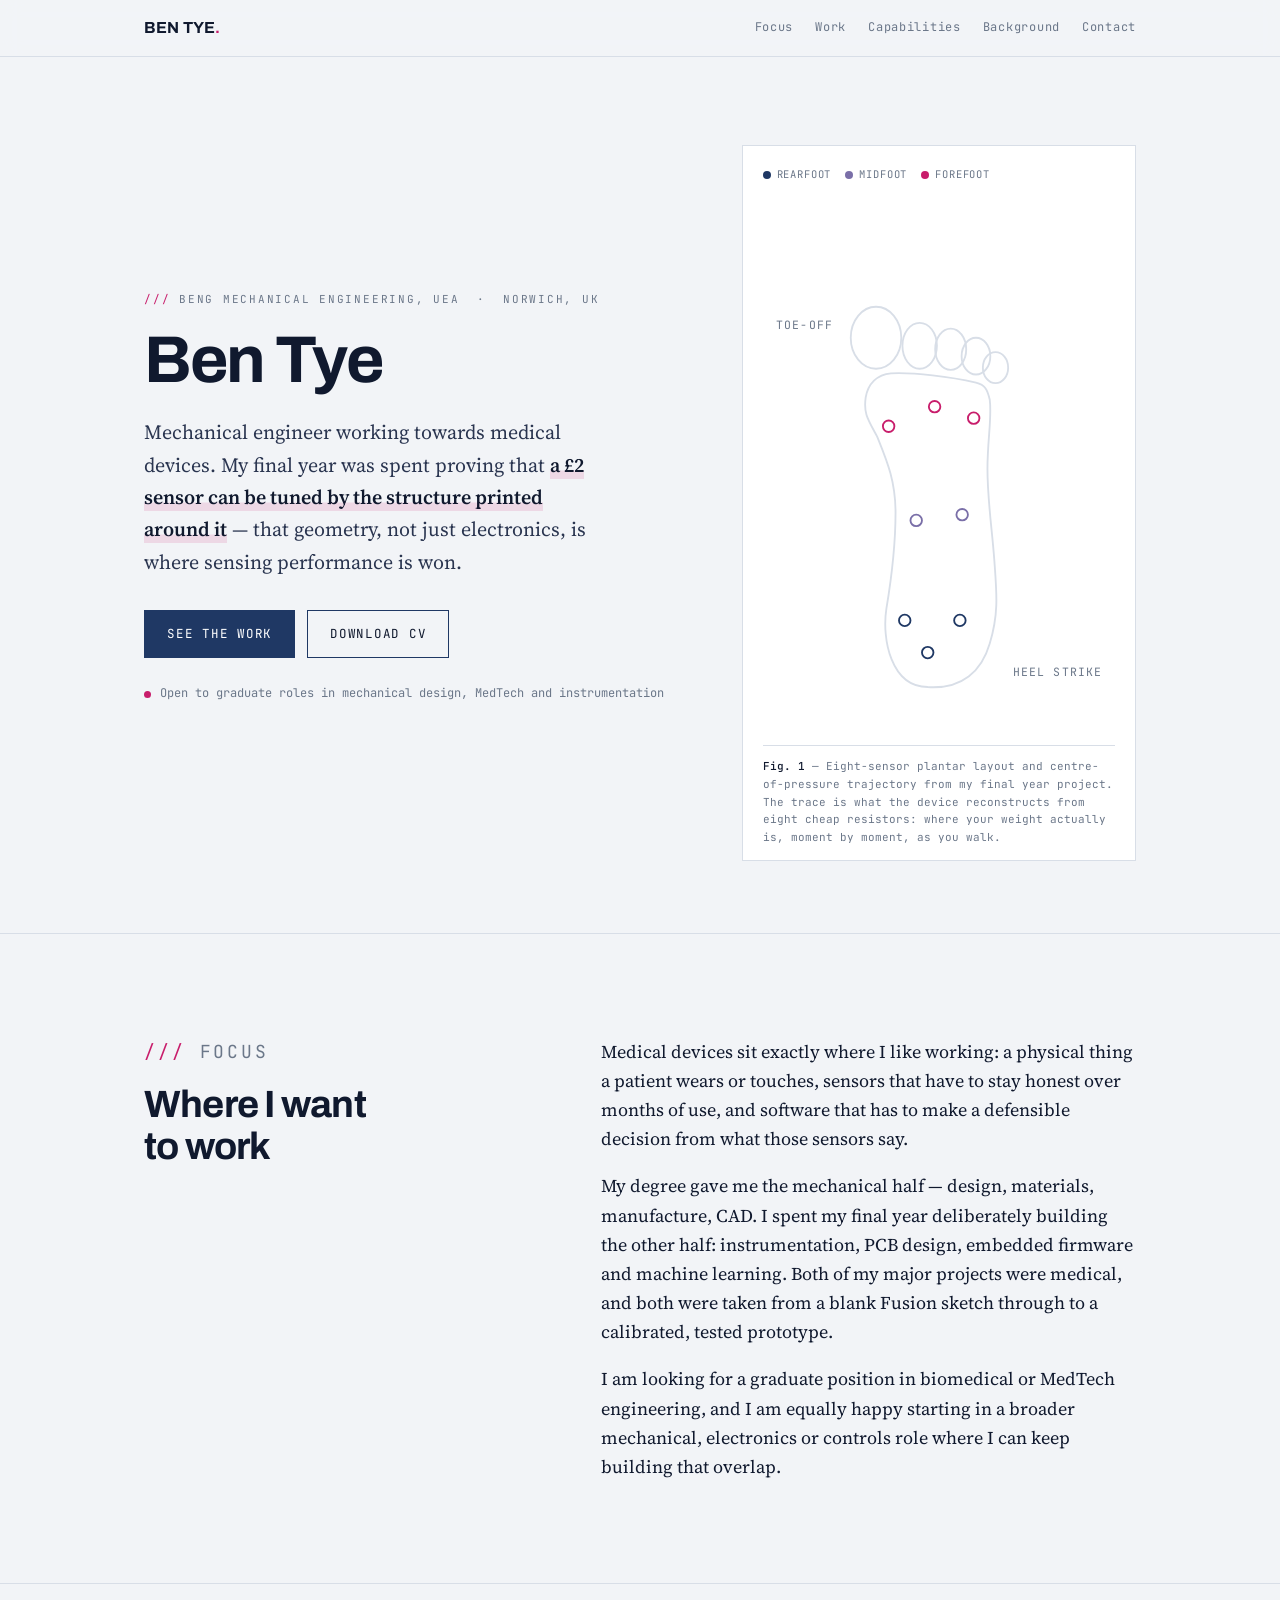
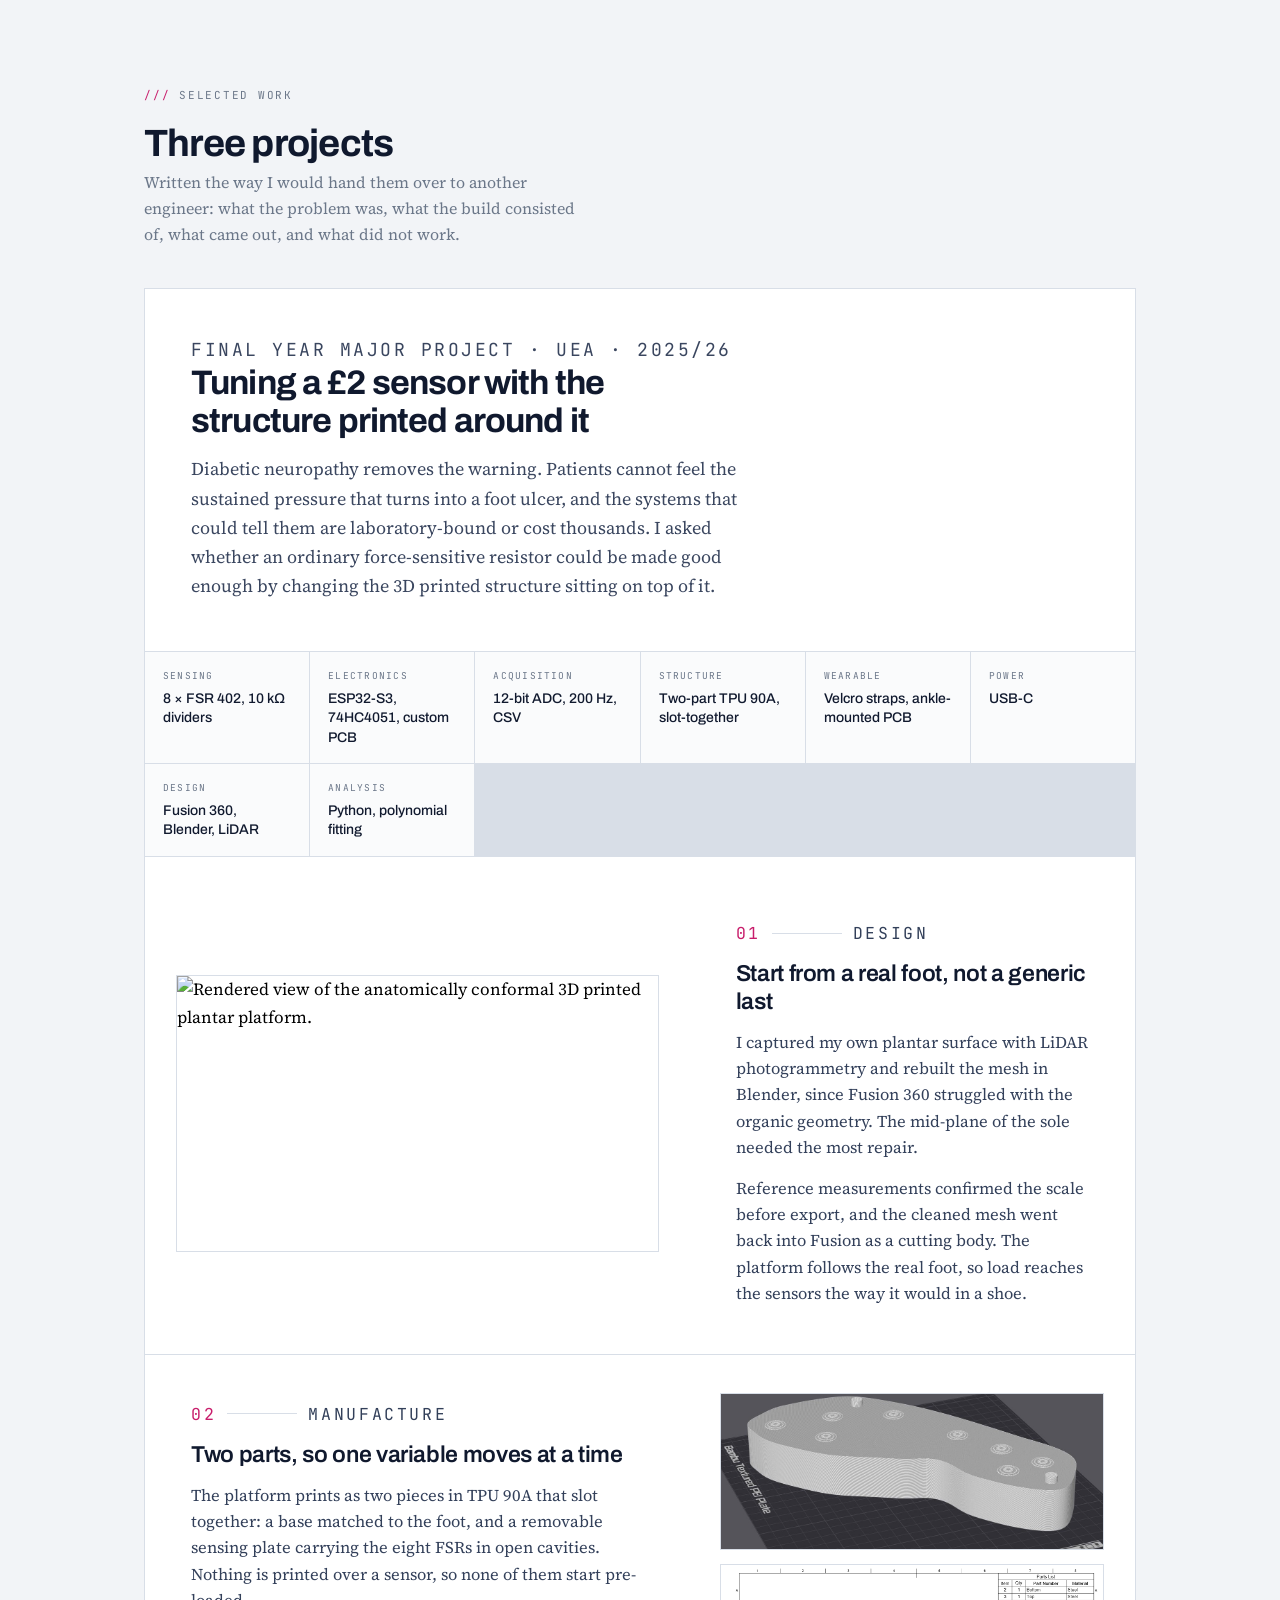
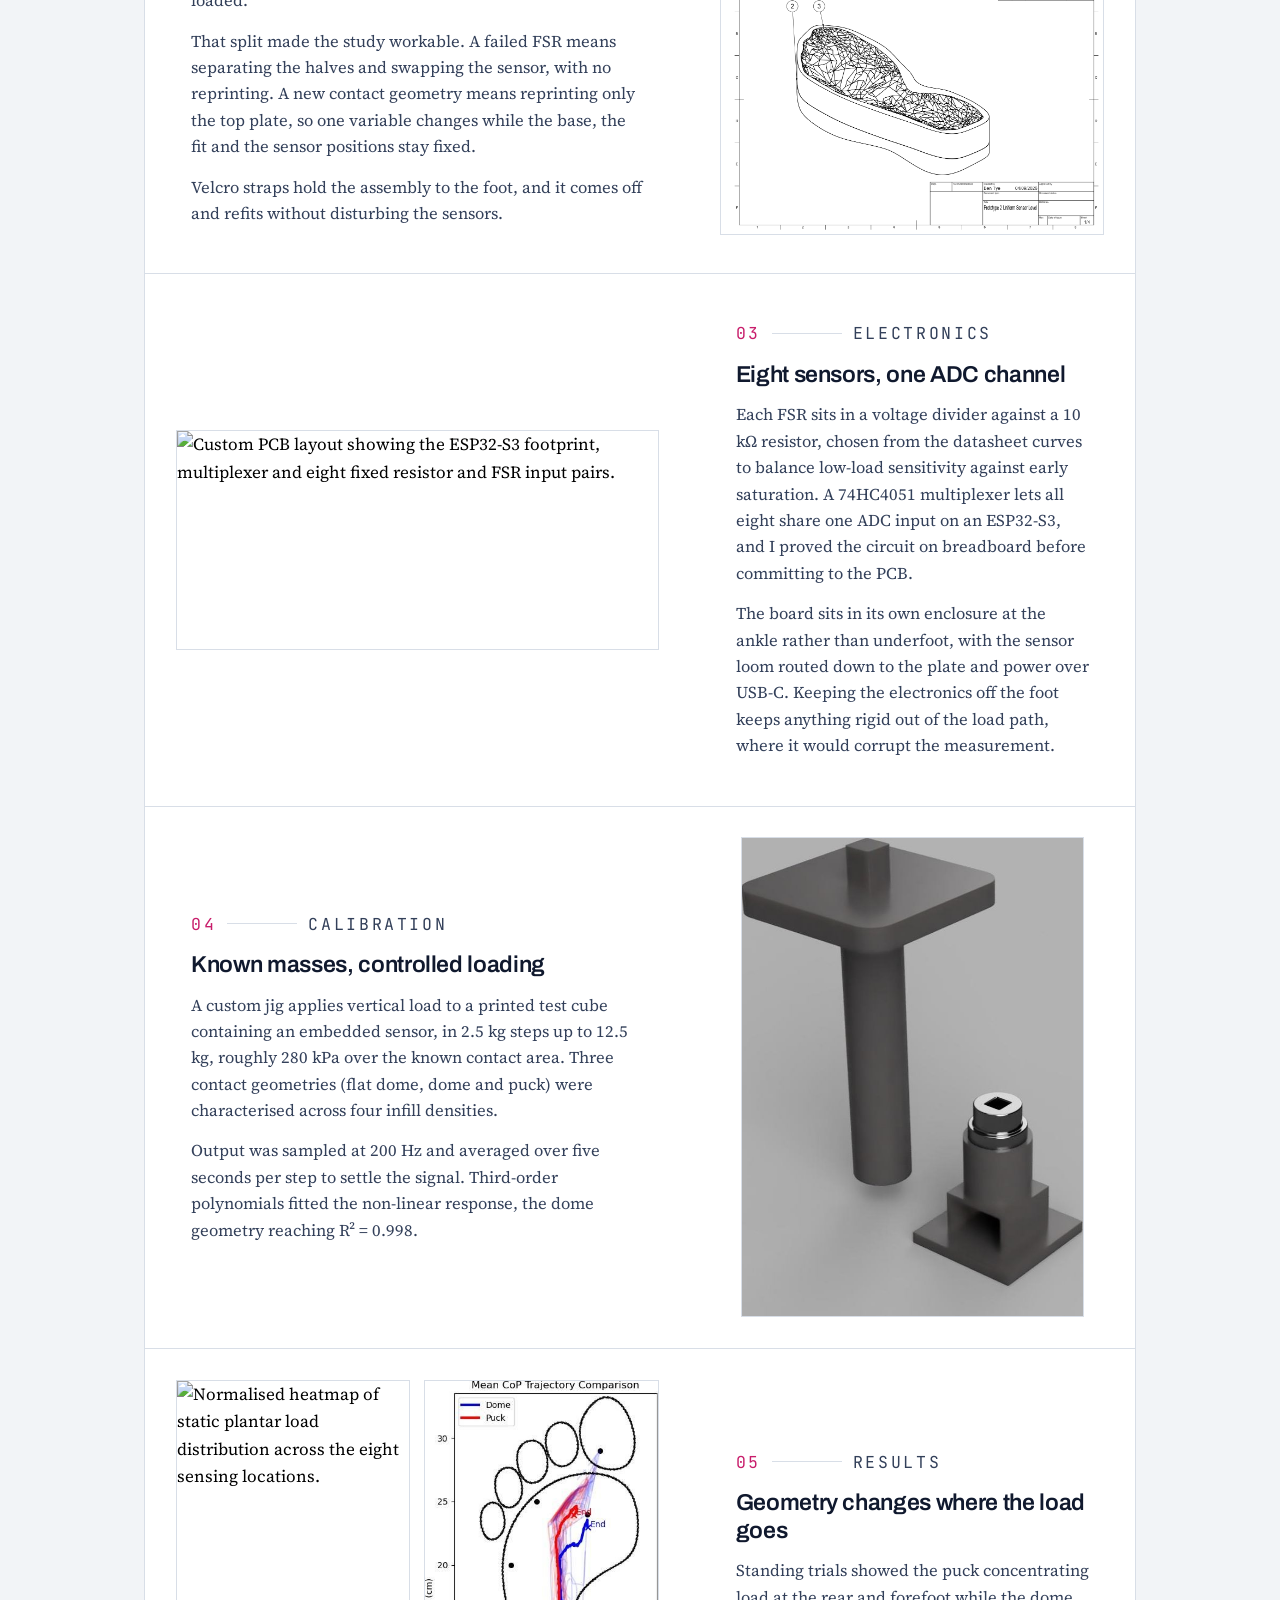
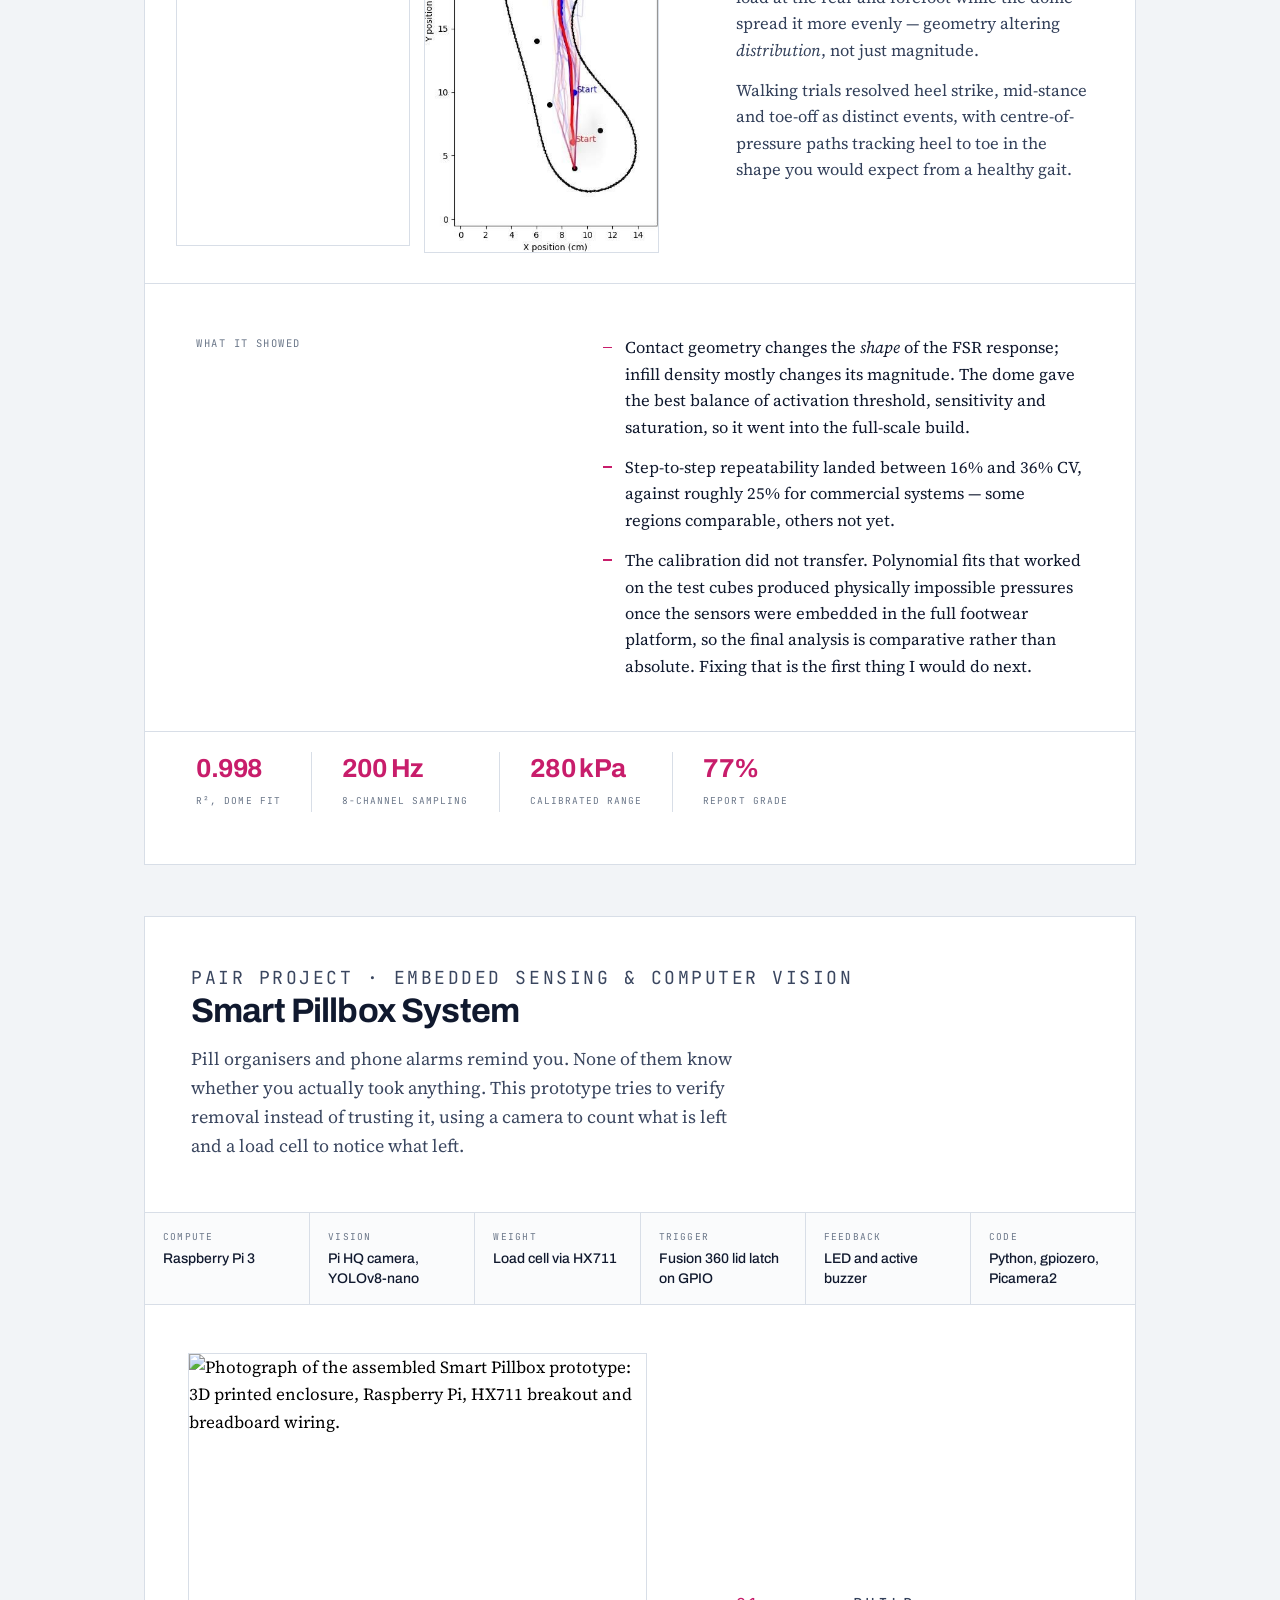
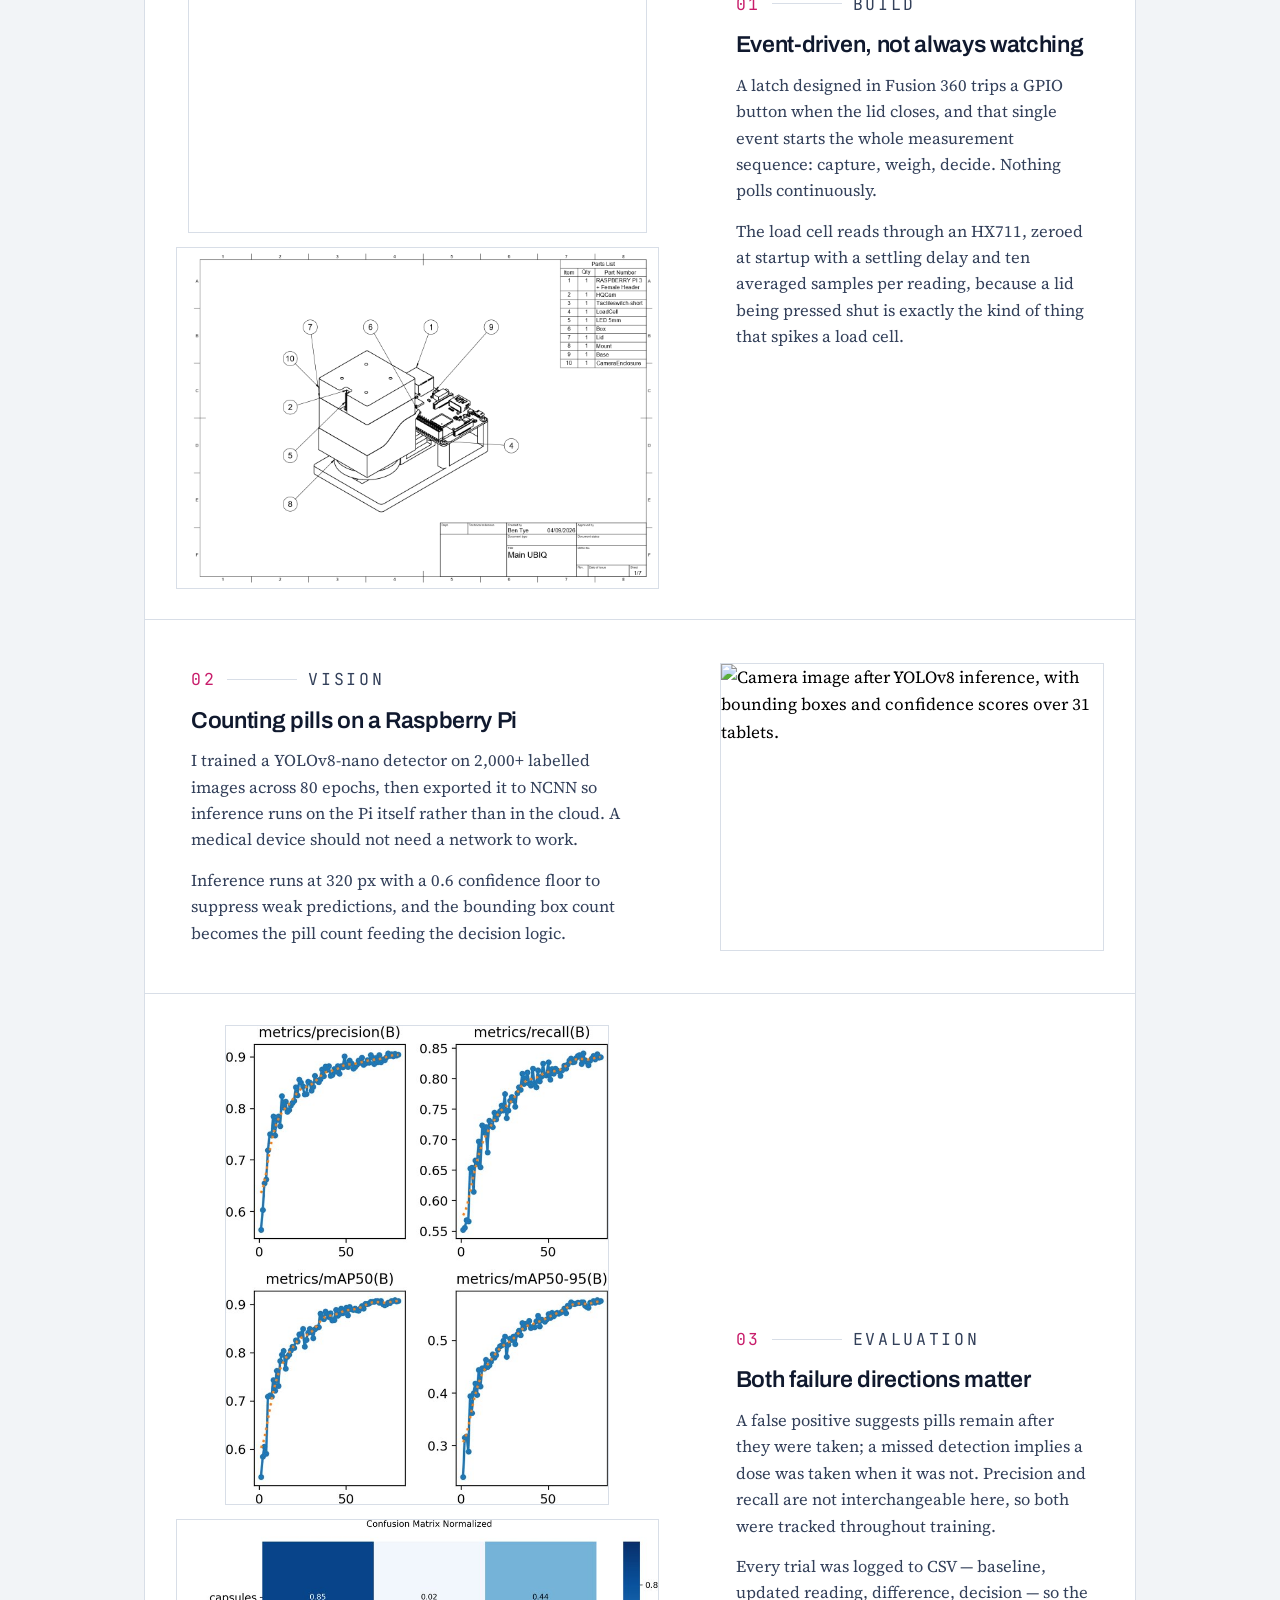
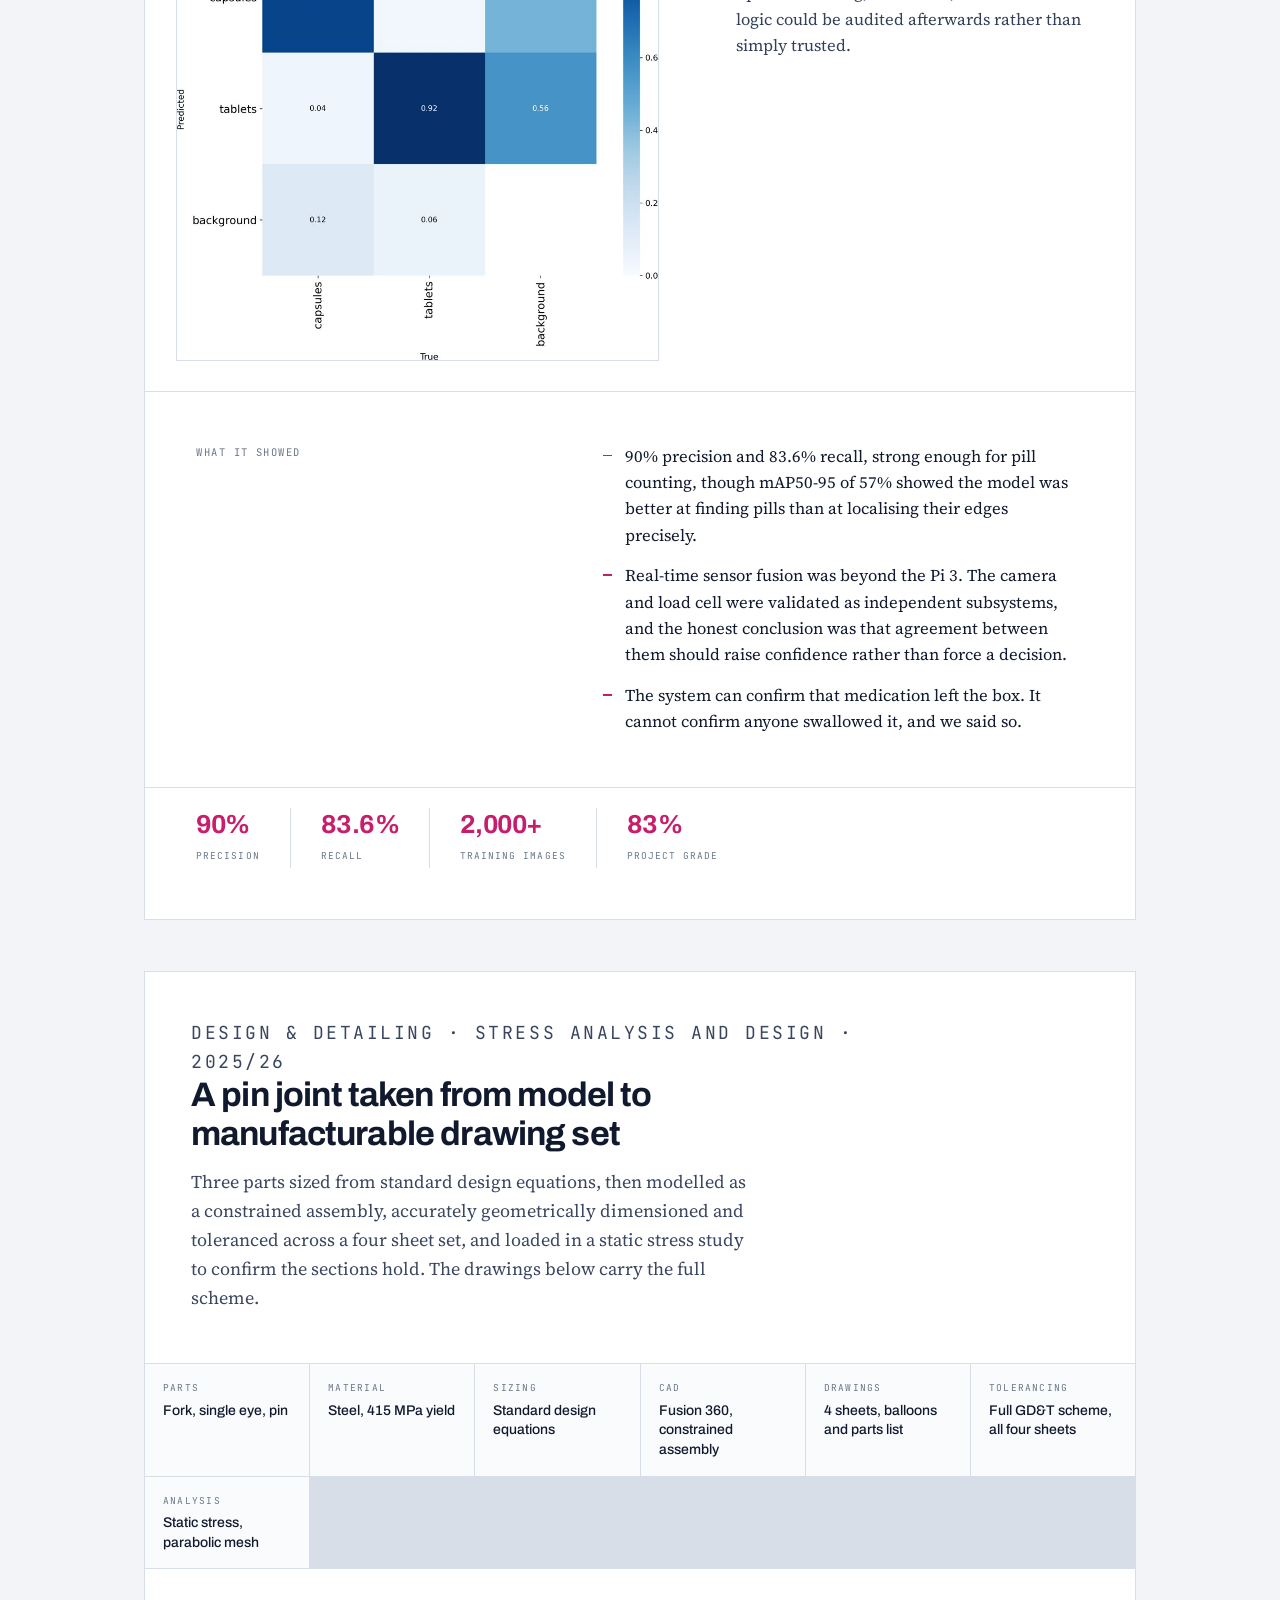
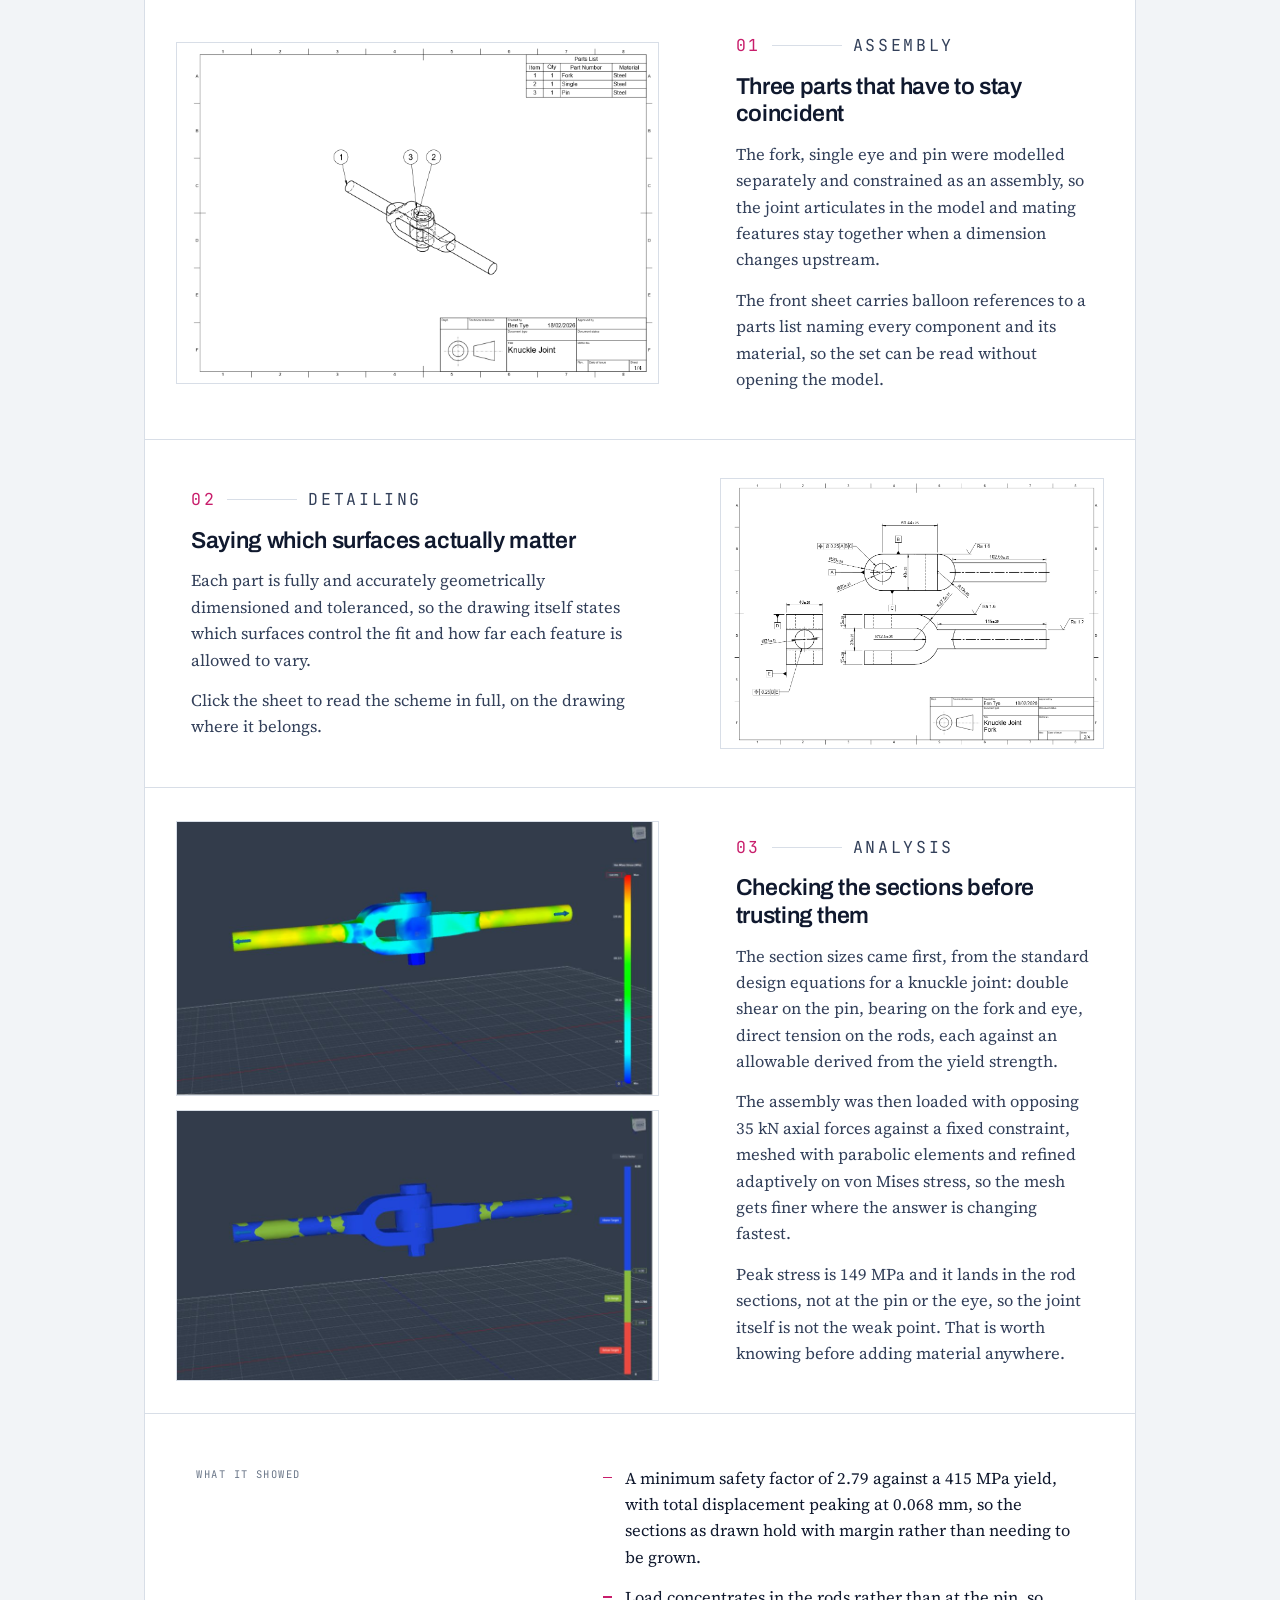
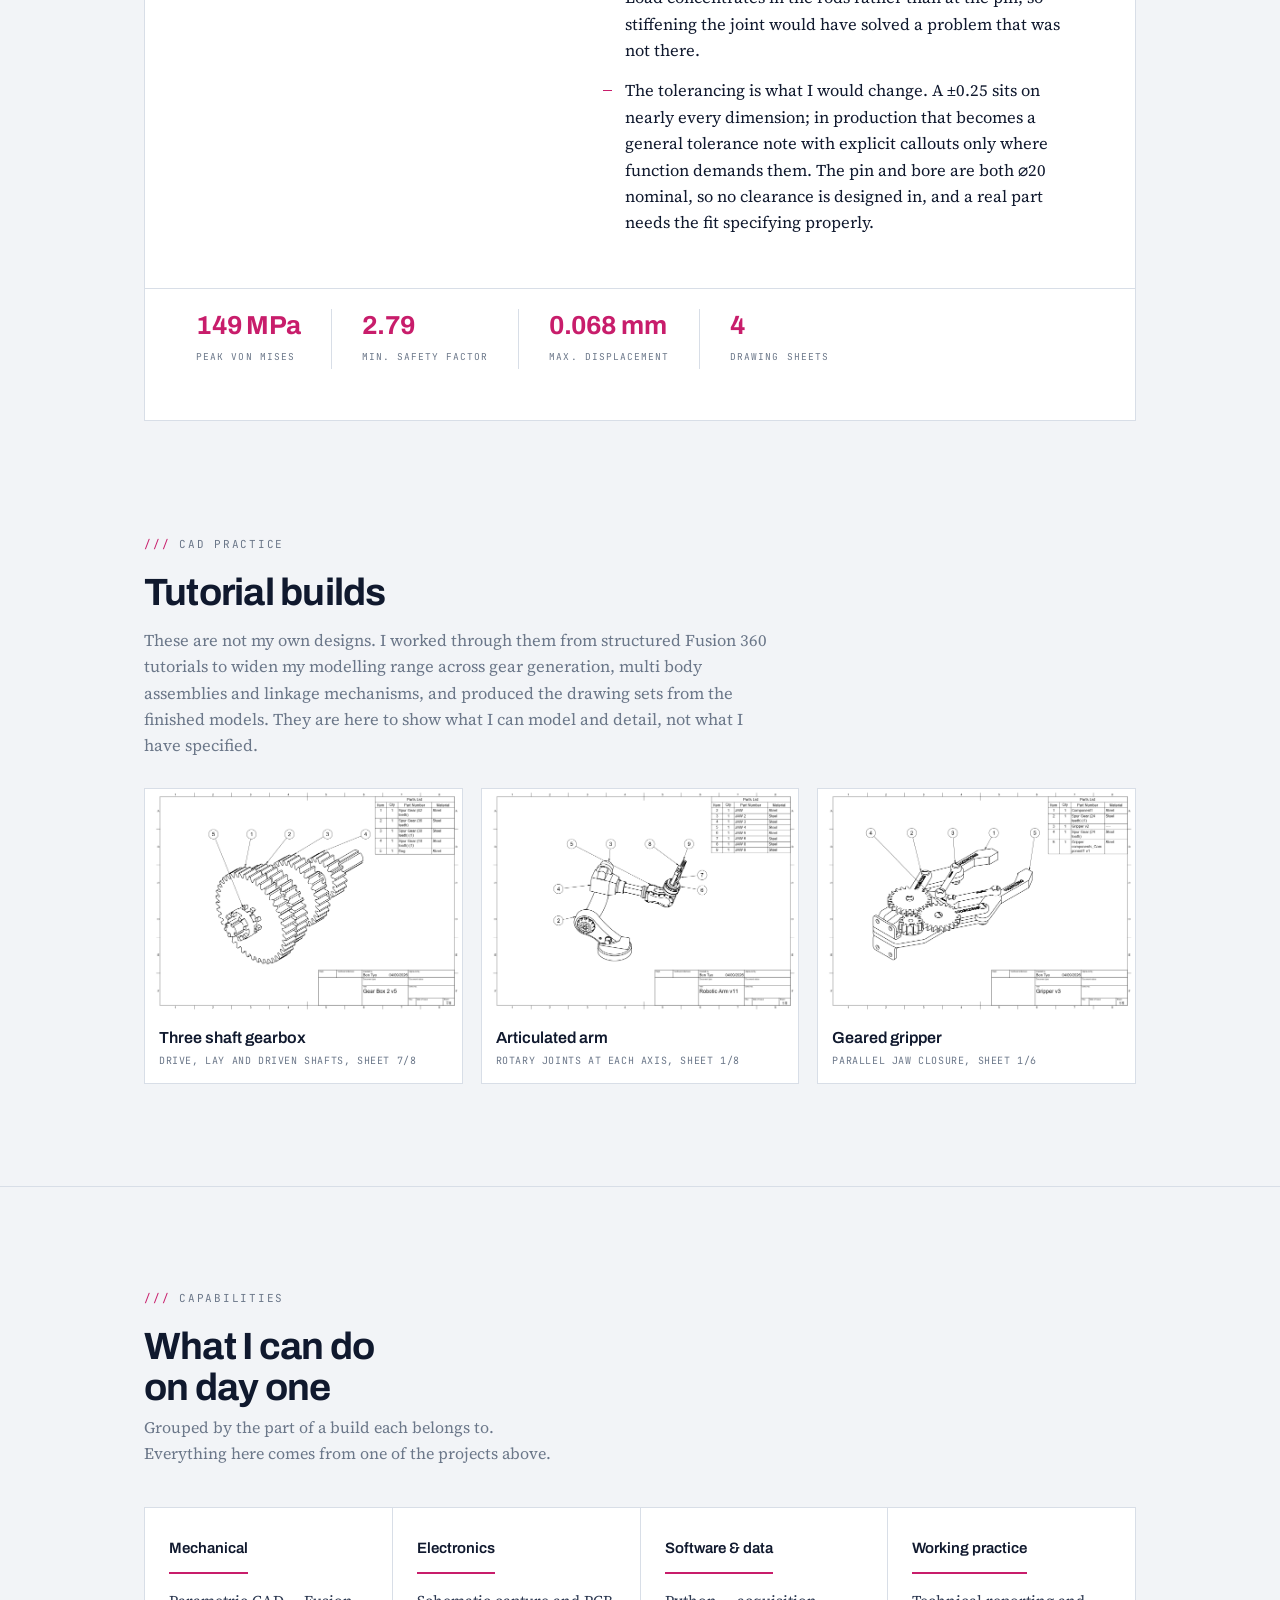
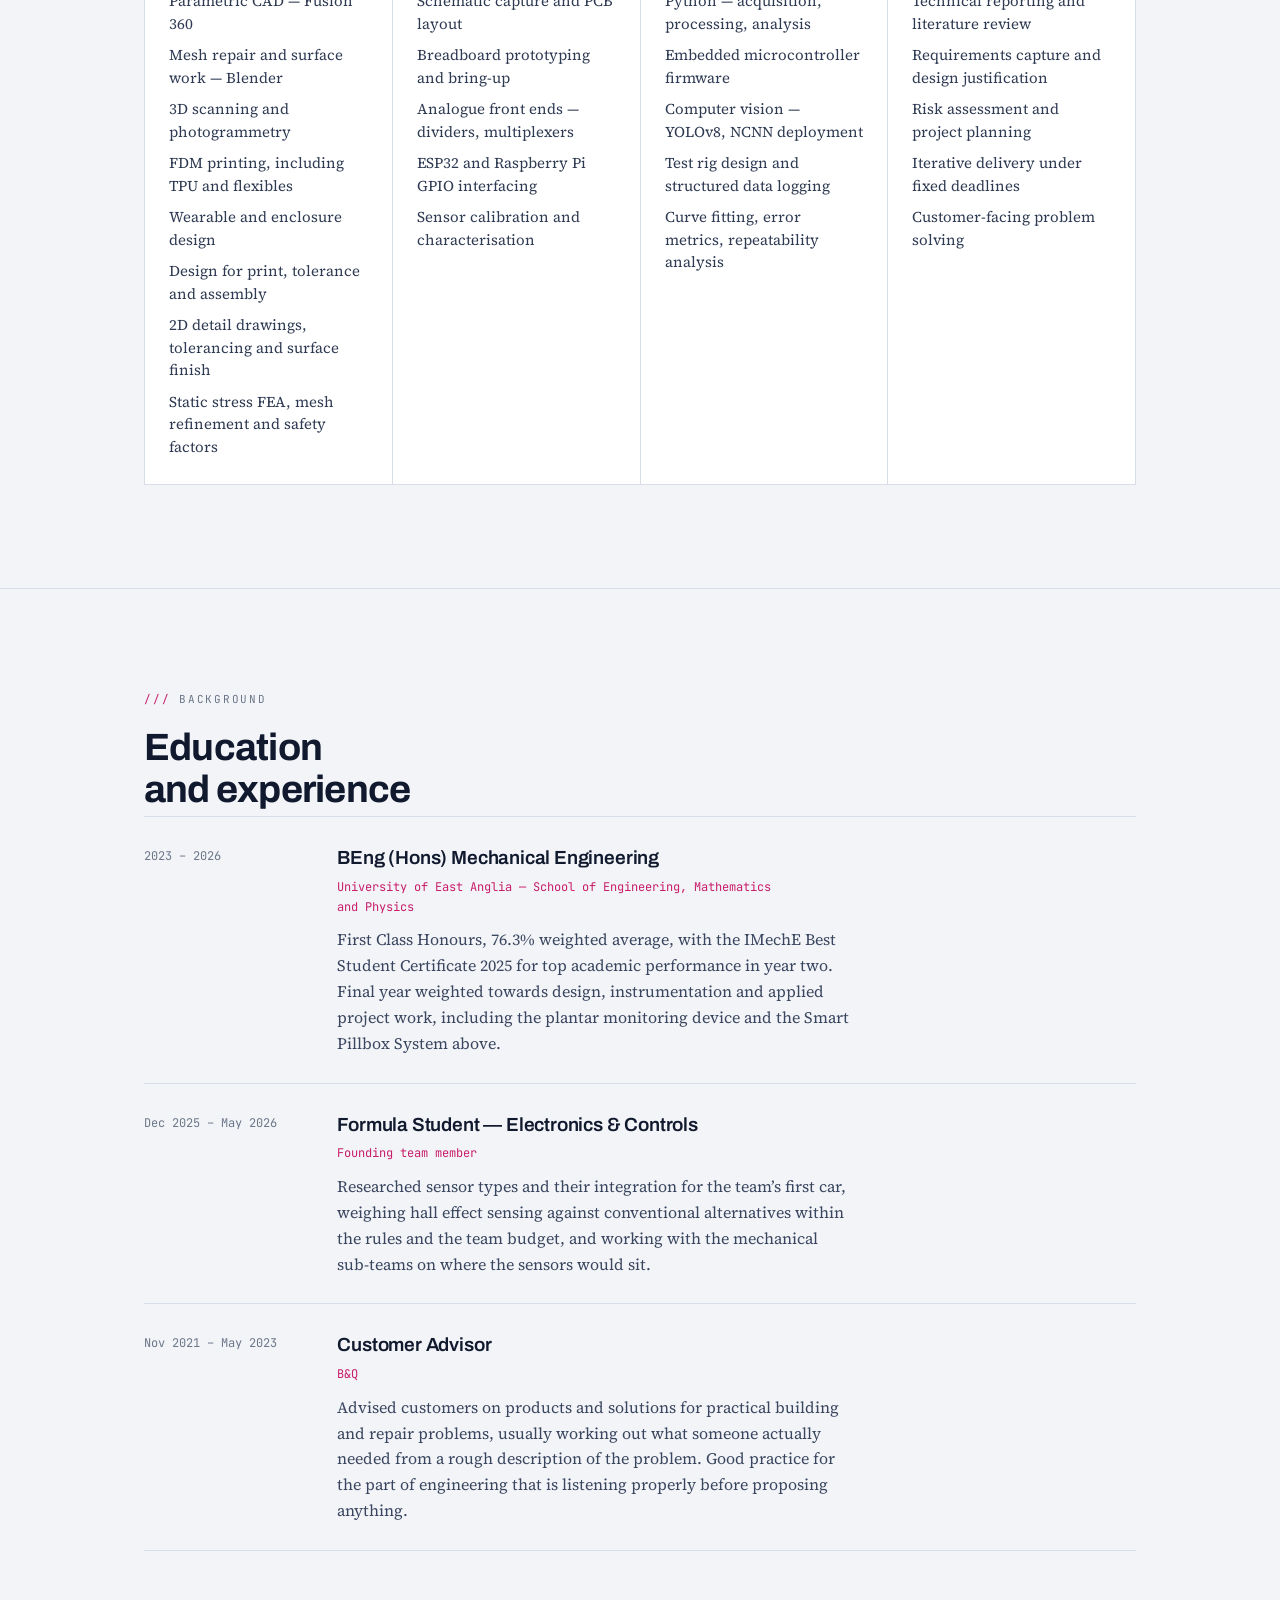
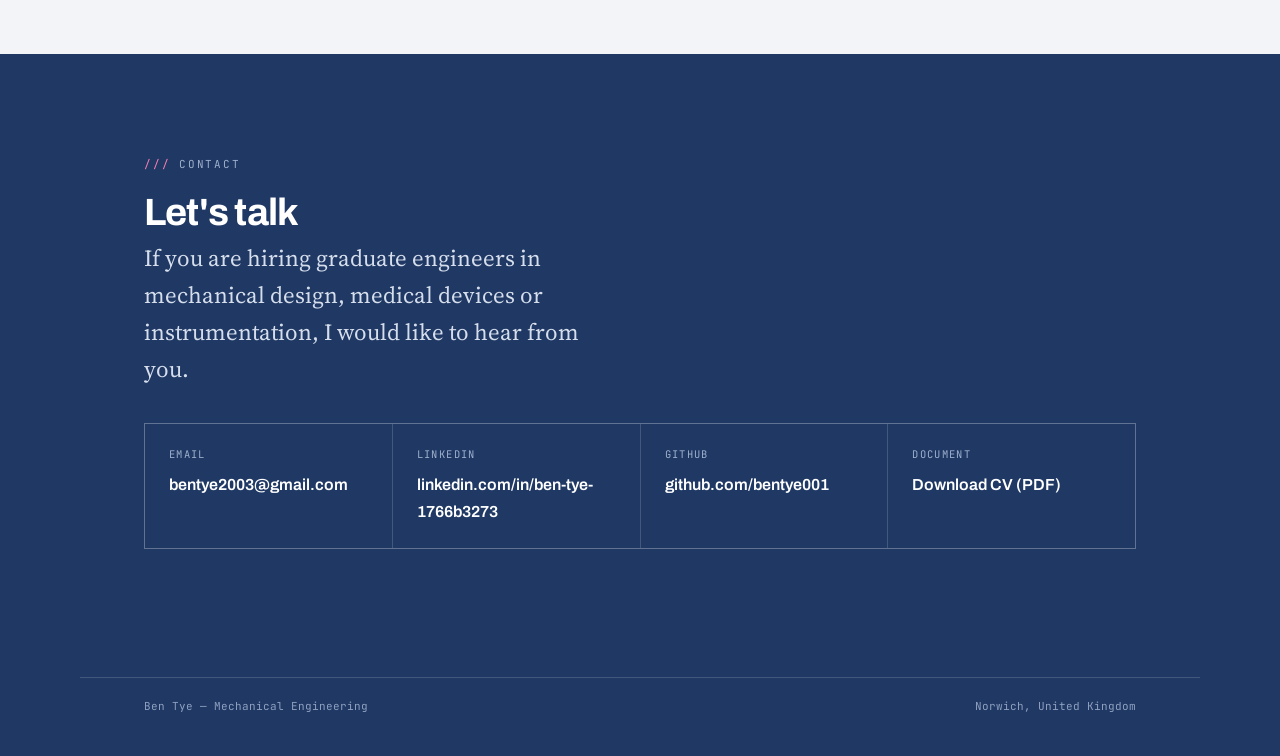
==== commit b8717e9e: "Size every image box to its own image, and tighten the copy Images - Each stage image box now takes " ====
--- a/index.html
+++ b/index.html
@@ -23,7 +23,7 @@
 <link rel="preconnect" href="https://fonts.googleapis.com">
 <link rel="preconnect" href="https://fonts.gstatic.com" crossorigin>
 <link href="https://fonts.googleapis.com/css2?family=Archivo:wght@500;600;700&family=Source+Serif+4:opsz,wght@8..60,400;8..60,600&family=JetBrains+Mono:wght@400;500&display=swap" rel="stylesheet">
-<link rel="stylesheet" href="styles.css?v=2">
+<link rel="stylesheet" href="styles.css?v=3">
 </head>
 <body>
 
@@ -53,7 +53,7 @@
         <a class="btn solid" href="#work">See the work</a>
         <a class="btn ghost" href="Ben-Tye-CV.pdf" download>Download CV</a>
       </div>
-      <p class="avail"><span class="dot"></span> Open to graduate roles in MedTech, instrumentation and controls</p>
+      <p class="avail"><span class="dot"></span> Open to graduate roles in mechanical design, MedTech and instrumentation</p>
     </div>
 
     <div class="figure">
@@ -133,7 +133,7 @@
   <div class="wrap">
     <div class="reveal">
       <p class="eyebrow"><span class="bar">///</span> Selected work</p>
-      <h2 class="sec-title">Four projects</h2>
+      <h2 class="sec-title">Three projects</h2>
       <p class="sec-note">Written the way I would hand them over to another engineer: what the problem was, what the build consisted of, what came out, and what did not work.</p>
     </div>
 
@@ -158,24 +158,24 @@
 
       <div class="stage">
         <div class="stage-media">
-          <button class="shot" type="button" data-cap="Wearable platform — modelled around a LiDAR scan of my own foot">
+          <button class="shot" type="button" style="--ar:1.743" data-cap="Wearable platform — modelled around a LiDAR scan of my own foot">
             <img src="img/platform-render.jpg" alt="Rendered view of the anatomically conformal 3D printed plantar platform." loading="lazy" decoding="async">
           </button>
         </div>
         <div class="stage-text">
           <p class="stage-n"><b>01</b><span></span>Design</p>
           <h4>Start from a real foot, not a generic last</h4>
-          <p>I captured my own plantar surface with LiDAR photogrammetry, then rebuilt the mesh in Blender — Fusion 360 fought the organic geometry, and the mid-plane of the sole needed the most repair.</p>
-          <p>Reference measurements verified scale before export, and the cleaned mesh went back into Fusion as a cutting body. The result conforms to actual anatomy, which matters: load has to reach the sensors the way it would in a real shoe.</p>
+          <p>I captured my own plantar surface with LiDAR photogrammetry and rebuilt the mesh in Blender, since Fusion 360 struggled with the organic geometry. The mid-plane of the sole needed the most repair.</p>
+          <p>Reference measurements confirmed the scale before export, and the cleaned mesh went back into Fusion as a cutting body. The platform follows the real foot, so load reaches the sensors the way it would in a shoe.</p>
         </div>
       </div>
 
       <div class="stage flip">
         <div class="stage-media pair">
-          <button class="shot" type="button" data-cap="Contact geometry — sliced for print in TPU 90A with gyroid infill">
+          <button class="shot" type="button" style="--ar:2.45" data-cap="Contact geometry — sliced for print in TPU 90A with gyroid infill">
             <img src="img/contact-geometry.jpg" alt="Sliced print preview of the removable sensing plate showing the eight raised sensor contact geometries." loading="lazy" decoding="async">
           </button>
-          <button class="shot dwg" type="button" data-cap="Prototype 2, a two part build holding every sensor at a uniform level">
+          <button class="shot dwg" type="button" style="--ar:1.414" data-cap="Prototype 2, a two part build holding every sensor at a uniform level">
             <img src="img/footwear-prototype2.png" alt="Isometric drawing of the two-part 3D printed footwear platform, the upper part shown with an internal lattice." loading="lazy" decoding="async">
           </button>
         </div>
@@ -183,44 +183,45 @@
           <p class="stage-n"><b>02</b><span></span>Manufacture</p>
           <h4>Two parts, so one variable moves at a time</h4>
           <p>The platform prints as two pieces in TPU 90A that slot together: a base matched to the foot, and a removable sensing plate carrying the eight FSRs in open cavities. Nothing is printed over a sensor, so none of them start pre-loaded.</p>
-          <p>That split is what made the study workable. A failed FSR just means separating the two halves and swapping the sensor — no reprinting at all. Testing a different contact geometry means reprinting only the top plate, so one variable moves while the base, the fit and the sensor positions stay exactly as they were. Velcro straps hold the assembly to the foot, and it can be taken off and refitted without disturbing sensor position.</p>
+          <p>That split made the study workable. A failed FSR means separating the halves and swapping the sensor, with no reprinting. A new contact geometry means reprinting only the top plate, so one variable changes while the base, the fit and the sensor positions stay fixed.</p>
+          <p>Velcro straps hold the assembly to the foot, and it comes off and refits without disturbing the sensors.</p>
         </div>
       </div>
 
       <div class="stage">
         <div class="stage-media">
-          <button class="shot" type="button" data-cap="Custom PCB — ESP32-S3, 74HC4051 multiplexer and eight divider inputs">
+          <button class="shot" type="button" style="--ar:2.2" data-cap="Custom PCB — ESP32-S3, 74HC4051 multiplexer and eight divider inputs">
             <img src="img/pcb-layout.jpg" alt="Custom PCB layout showing the ESP32-S3 footprint, multiplexer and eight fixed resistor and FSR input pairs." loading="lazy" decoding="async">
           </button>
         </div>
         <div class="stage-text">
           <p class="stage-n"><b>03</b><span></span>Electronics</p>
           <h4>Eight sensors, one ADC channel</h4>
-          <p>Each FSR sits in a voltage divider against a 10 kΩ fixed resistor, picked off the datasheet curves as the best compromise between low-load sensitivity and not saturating early. A 74HC4051 multiplexer lets all eight share a single ADC input on an ESP32-S3. I proved the circuit on breadboard before committing to the PCB.</p>
-          <p>The board sits in its own enclosure strapped at the ankle rather than underfoot, with the sensor loom routed down to the plate and the whole system powered over USB-C. Keeping the electronics off the foot means nothing rigid sits in the load path, which would otherwise corrupt the very measurement the device exists to take.</p>
+          <p>Each FSR sits in a voltage divider against a 10 kΩ resistor, chosen from the datasheet curves to balance low-load sensitivity against early saturation. A 74HC4051 multiplexer lets all eight share one ADC input on an ESP32-S3, and I proved the circuit on breadboard before committing to the PCB.</p>
+          <p>The board sits in its own enclosure at the ankle rather than underfoot, with the sensor loom routed down to the plate and power over USB-C. Keeping the electronics off the foot keeps anything rigid out of the load path, where it would corrupt the measurement.</p>
         </div>
       </div>
 
       <div class="stage flip">
         <div class="stage-media">
-          <button class="shot" type="button" data-cap="Calibration jig — controlled vertical loading in 2.5 kg steps">
+          <button class="shot" type="button" style="--ar:0.715" data-cap="Calibration jig — controlled vertical loading in 2.5 kg steps">
             <img src="img/calibration-jig.jpg" alt="Rendered calibration jig designed to apply controlled vertical loading to an embedded sensor test cube." loading="lazy" decoding="async">
           </button>
         </div>
         <div class="stage-text">
           <p class="stage-n"><b>04</b><span></span>Calibration</p>
           <h4>Known masses, controlled loading</h4>
-          <p>A custom jig applies vertical load to a printed test cube containing an embedded sensor, in 2.5 kg steps up to 12.5 kg — roughly 280 kPa once converted through the known contact area. Three contact geometries (flat dome, dome and puck) were characterised across four infill densities.</p>
+          <p>A custom jig applies vertical load to a printed test cube containing an embedded sensor, in 2.5 kg steps up to 12.5 kg, roughly 280 kPa over the known contact area. Three contact geometries (flat dome, dome and puck) were characterised across four infill densities.</p>
           <p>Output was sampled at 200 Hz and averaged over five seconds per step to settle the signal. Third-order polynomials fitted the non-linear response, the dome geometry reaching R² = 0.998.</p>
         </div>
       </div>
 
       <div class="stage">
         <div class="stage-media pair tall">
-          <button class="shot" type="button" data-cap="Static load map — normalised distribution across a 20 s standing trial">
+          <button class="shot" type="button" style="--ar:0.503" data-cap="Static load map — normalised distribution across a 20 s standing trial">
             <img src="img/load-heatmap.jpg" alt="Normalised heatmap of static plantar load distribution across the eight sensing locations." loading="lazy" decoding="async">
           </button>
-          <button class="shot" type="button" data-cap="Centre of pressure — dome versus puck, averaged across steps">
+          <button class="shot" type="button" style="--ar:0.496" data-cap="Centre of pressure — dome versus puck, averaged across steps">
             <img src="img/cop-trajectory.jpg" alt="Mean centre of pressure trajectories for dome and puck geometries plotted over a foot outline." loading="lazy" decoding="async">
           </button>
         </div>
@@ -267,41 +268,41 @@
 
       <div class="stage">
         <div class="stage-media pair">
-          <button class="shot" type="button" data-cap="The prototype — printed enclosure, Raspberry Pi 3, HX711 and HQ camera">
+          <button class="shot" type="button" style="--ar:0.957" data-cap="The prototype — printed enclosure, Raspberry Pi 3, HX711 and HQ camera">
             <img src="img/pillbox-prototype.jpg" alt="Photograph of the assembled Smart Pillbox prototype: 3D printed enclosure, Raspberry Pi, HX711 breakout and breadboard wiring." loading="lazy" decoding="async">
           </button>
-          <button class="shot dwg" type="button" data-cap="Assembly sheet with a ten item parts list covering printed parts and electronics">
+          <button class="shot dwg" type="button" style="--ar:1.414" data-cap="Assembly sheet with a ten item parts list covering printed parts and electronics">
             <img src="img/pillbox-assembly.png" alt="Isometric assembly drawing of the pillbox with a ten-item parts list covering Raspberry Pi, HQ camera, load cell, switch, LED, box, lid, mount, base and camera enclosure." loading="lazy" decoding="async">
           </button>
         </div>
         <div class="stage-text">
           <p class="stage-n"><b>01</b><span></span>Build</p>
           <h4>Event-driven, not always watching</h4>
-          <p>A latch designed in Fusion 360 trips a GPIO button when the lid closes, and that single event starts the whole measurement sequence — capture, weigh, decide. Nothing polls continuously.</p>
+          <p>A latch designed in Fusion 360 trips a GPIO button when the lid closes, and that single event starts the whole measurement sequence: capture, weigh, decide. Nothing polls continuously.</p>
           <p>The load cell reads through an HX711, zeroed at startup with a settling delay and ten averaged samples per reading, because a lid being pressed shut is exactly the kind of thing that spikes a load cell.</p>
         </div>
       </div>
 
       <div class="stage flip">
         <div class="stage-media">
-          <button class="shot" type="button" data-cap="Live inference — 31 tablets detected on-device via NCNN">
+          <button class="shot" type="button" style="--ar:1.334" data-cap="Live inference — 31 tablets detected on-device via NCNN">
             <img src="img/pill-detection.jpg" alt="Camera image after YOLOv8 inference, with bounding boxes and confidence scores over 31 tablets." loading="lazy" decoding="async">
           </button>
         </div>
         <div class="stage-text">
           <p class="stage-n"><b>02</b><span></span>Vision</p>
           <h4>Counting pills on a Raspberry Pi</h4>
-          <p>I trained a YOLOv8-nano detector on 2,000+ labelled images across 80 epochs, then exported it to NCNN so inference runs on the Pi itself rather than in the cloud — a medical device should not need a network to work.</p>
+          <p>I trained a YOLOv8-nano detector on 2,000+ labelled images across 80 epochs, then exported it to NCNN so inference runs on the Pi itself rather than in the cloud. A medical device should not need a network to work.</p>
           <p>Inference runs at 320 px with a 0.6 confidence floor to suppress weak predictions, and the bounding box count becomes the pill count feeding the decision logic.</p>
         </div>
       </div>
 
       <div class="stage">
         <div class="stage-media pair">
-          <button class="shot chart" type="button" data-cap="Training — precision, recall and mAP across 80 epochs">
+          <button class="shot chart" type="button" style="--ar:0.799" data-cap="Training — precision, recall and mAP across 80 epochs">
             <img src="img/training-curves.jpg" alt="Training curves showing precision, recall, mAP50 and mAP50-95 rising across 80 epochs." loading="lazy" decoding="async">
           </button>
-          <button class="shot chart" type="button" data-cap="Confusion matrix — tablets and capsules, normalised">
+          <button class="shot chart" type="button" style="--ar:1.093" data-cap="Confusion matrix — tablets and capsules, normalised">
             <img src="img/confusion-matrix.jpg" alt="Normalised confusion matrix for the tablet, capsule and background classes." loading="lazy" decoding="async">
           </button>
         </div>
@@ -349,21 +350,21 @@
 
       <div class="stage">
         <div class="stage-media">
-          <button class="shot dwg" type="button" data-cap="Sheet 1/4, assembly with balloon references and parts list">
+          <button class="shot dwg" type="button" style="--ar:1.414" data-cap="Sheet 1/4, assembly with balloon references and parts list">
             <img src="img/knuckle-assembly.png" alt="Isometric assembly drawing of a knuckle joint with a parts list naming fork, single eye and pin, all steel." loading="lazy" decoding="async">
           </button>
         </div>
         <div class="stage-text">
           <p class="stage-n"><b>01</b><span></span>Assembly</p>
           <h4>Three parts that have to stay coincident</h4>
-          <p>The fork, single eye and pin were modelled separately and constrained as an assembly, so the joint articulates in the model and mating features move together when a dimension changes upstream rather than quietly drifting apart.</p>
+          <p>The fork, single eye and pin were modelled separately and constrained as an assembly, so the joint articulates in the model and mating features stay together when a dimension changes upstream.</p>
           <p>The front sheet carries balloon references to a parts list naming every component and its material, so the set can be read without opening the model.</p>
         </div>
       </div>
 
       <div class="stage flip">
         <div class="stage-media">
-          <button class="shot dwg" type="button" data-cap="Sheet 2/4, fork detail">
+          <button class="shot dwg" type="button" style="--ar:1.414" data-cap="Sheet 2/4, fork detail">
             <img src="img/knuckle-fork-detail.png" alt="Detail drawing of the knuckle joint fork showing dimensions, datum symbols, a position tolerance and surface finish callouts." loading="lazy" decoding="async">
           </button>
         </div>
@@ -377,10 +378,10 @@
 
       <div class="stage">
         <div class="stage-media pair wide">
-          <button class="shot" type="button" data-cap="Von Mises stress, peak 149 MPa, in the rods rather than the joint">
+          <button class="shot" type="button" style="--ar:1.754" data-cap="Von Mises stress, peak 149 MPa, in the rods rather than the joint">
             <img src="img/knuckle-fea-vonmises.jpg" alt="Von Mises stress plot of the knuckle joint under opposing axial loads, with peak stress in the rod sections." loading="lazy" decoding="async">
           </button>
-          <button class="shot" type="button" data-cap="Safety factor, minimum 2.79 against a 415 MPa yield">
+          <button class="shot" type="button" style="--ar:1.784" data-cap="Safety factor, minimum 2.79 against a 415 MPa yield">
             <img src="img/knuckle-fea-safety.jpg" alt="Safety factor plot of the knuckle joint, minimum 2.79." loading="lazy" decoding="async">
           </button>
         </div>
@@ -409,33 +410,6 @@
       </div>
     </article>
 
-    <!-- P4: Formula Student -->
-    <article class="proj reveal">
-      <div class="proj-head">
-        <p class="proj-tag">Team · Dec 2025 – May 2026</p>
-        <h3>Formula Student — Electronics &amp; Controls</h3>
-        <p>I joined in the team's founding year, so there was no car and no existing system to inherit. My task was researching what the car should sense and how those sensors would integrate.</p>
-      </div>
-      <div class="proj-body">
-        <div class="spec">
-          <dl>
-            <div><dt>Team</dt><dd>Electronics &amp; Controls</dd></div>
-            <div><dt>Year</dt><dd>Founding year</dd></div>
-            <div><dt>Period</dt><dd>Dec 2025 – May 2026</dd></div>
-            <div><dt>Focus</dt><dd>Sensing, wiring architecture, controls</dd></div>
-          </dl>
-        </div>
-        <div class="did">
-          <h4>What I contributed</h4>
-          <ul>
-            <li>Was tasked with researching sensor types and how they would integrate, weighing hall effect sensing against conventional contact and resistive alternatives on cost, packaging, wear and signal quality, and setting the trade-offs out for the team to choose from.</li>
-            <li>Helped set up the electronics and controls workstream from scratch, in a team with no previous car to work from.</li>
-            <li>Checked the options against Formula Student rules and the team budget before recommending any of them.</li>
-            <li>Worked across sub-teams so the electronics decisions matched what the mechanical side was designing.</li>
-          </ul>
-        </div>
-      </div>
-    </article>
 
     <div class="reveal practice-head">
       <p class="eyebrow"><span class="bar">///</span> CAD practice</p>
@@ -545,7 +519,7 @@
         <div class="what">
           <h3>Formula Student — Electronics &amp; Controls</h3>
           <p class="where">Founding team member</p>
-          <p>Researched sensor types and their integration for the team&rsquo;s first car, weighing hall effect sensing against conventional alternatives and working with the mechanical sub-teams on where those sensors would sit.</p>
+          <p>Researched sensor types and their integration for the team&rsquo;s first car, weighing hall effect sensing against conventional alternatives within the rules and the team budget, and working with the mechanical sub-teams on where the sensors would sit.</p>
         </div>
       </div>
       <div class="row">
@@ -567,7 +541,7 @@
   <div class="wrap">
     <p class="eyebrow"><span class="bar" style="color:#FF7FB4">///</span> Contact</p>
     <h2 class="sec-title">Let's talk</h2>
-    <p class="contact-lede">If you are hiring graduate engineers in medical devices, instrumentation or controls, I would like to hear from you.</p>
+    <p class="contact-lede">If you are hiring graduate engineers in mechanical design, medical devices or instrumentation, I would like to hear from you.</p>
     <div class="clist">
       <a class="clink" href="mailto:bentye2003@gmail.com">
         <span class="k">Email</span>
--- a/styles.css
+++ b/styles.css
@@ -162,11 +162,8 @@
 
 /* staged walkthrough */
 .stage{display:grid;grid-template-columns:1.1fr .9fr;border-bottom:1px solid var(--rule)}
-.stage-media{order:1;background:var(--card);display:grid;gap:1px;align-content:center}
-.stage-media.pair{grid-template-columns:1fr;align-content:center;align-items:stretch}
+.stage-media{order:1;background:var(--card);display:grid;gap:14px;align-content:center;padding:clamp(18px,2.4vw,32px)}
 .stage-media.pair.tall{grid-template-columns:1fr 1fr}
-.stage-media.pair.tall .shot img{object-fit:cover}
-@media(max-width:520px){.stage-media.pair{grid-template-columns:1fr}.stage-media.pair.tall .shot img{aspect-ratio:4/3}}
 .stage-text{order:2;padding:clamp(26px,3.6vw,52px);display:flex;flex-direction:column;justify-content:center}
 .stage.flip .stage-media{order:2}
 .stage.flip .stage-text{order:1}
@@ -314,22 +311,23 @@
 .shot.dwg img,.shot.chart img{object-fit:contain;background:#fff}
 .shot.dwg:hover img,.shot.chart:hover img{transform:none}
 
-/* Stage media cells have no intrinsic height of their own, so an image inside a
-   bare .shot collapses to zero and never loads. Photographs get a fixed box and
-   fill it; drawings get a sheet sized to the drawing, so nothing is cropped and
-   no grey shows through. */
-.stage-media .shot{display:block;aspect-ratio:4/3}
-/* Cells stretch to fill their row, so no panel background is ever left showing.
-   The ratios above are the floor that stops a lazy loaded image collapsing. */
-.stage-media.pair.tall .shot{aspect-ratio:3/4}
-.stage-media.pair.wide .shot{aspect-ratio:16/9}
-.stage-media.pair.tall .shot img,.stage-media.pair.wide .shot img{aspect-ratio:auto}
-@media(max-width:520px){.stage-media.pair.tall .shot{aspect-ratio:4/3}}
-
-/* A drawing sheet is A series, so its box is too: the sheet fills it exactly. */
-.stage-media .shot.dwg{aspect-ratio:1.414}
+/* Every image box takes the exact shape of its own image (--ar, set on the
+   element), so nothing is cropped and no letterbox shows. Tall images are
+   capped by height and centred rather than allowed to dominate the column. */
+.stage-media .shot{
+  display:block;width:100%;margin-inline:auto;
+  aspect-ratio:var(--ar,1.333);
+  max-width:min(100%, calc(var(--cap,480px) * var(--ar,1.333)));
+  border:1px solid var(--rule);
+}
+.stage-media .shot img{width:100%;height:100%;object-fit:cover;background:#fff}
+.stage-media .shot:hover img{transform:scale(1.025)}
+.stage-media .shot.dwg:hover img,.stage-media .shot.chart:hover img{transform:none}
+.stage-media.pair.tall .shot{--cap:560px}
+
+/* practice drawings are A series sheets, so their frame is too */
 .practice .shot{display:block;aspect-ratio:1.414;background:#fff}
-.shot.dwg img,.practice .shot img{width:100%;height:100%;object-fit:contain;background:#fff}
+.practice .shot img{width:100%;height:100%;object-fit:contain;background:#fff}
 .practice-head{padding:clamp(40px,5vw,72px) 0 0}
 .practice-note{max-width:70ch;color:var(--slate);margin:14px 0 0;font-size:16.5px;line-height:1.6}
 .practice{display:grid;grid-template-columns:repeat(3,1fr);gap:18px;margin-top:28px}
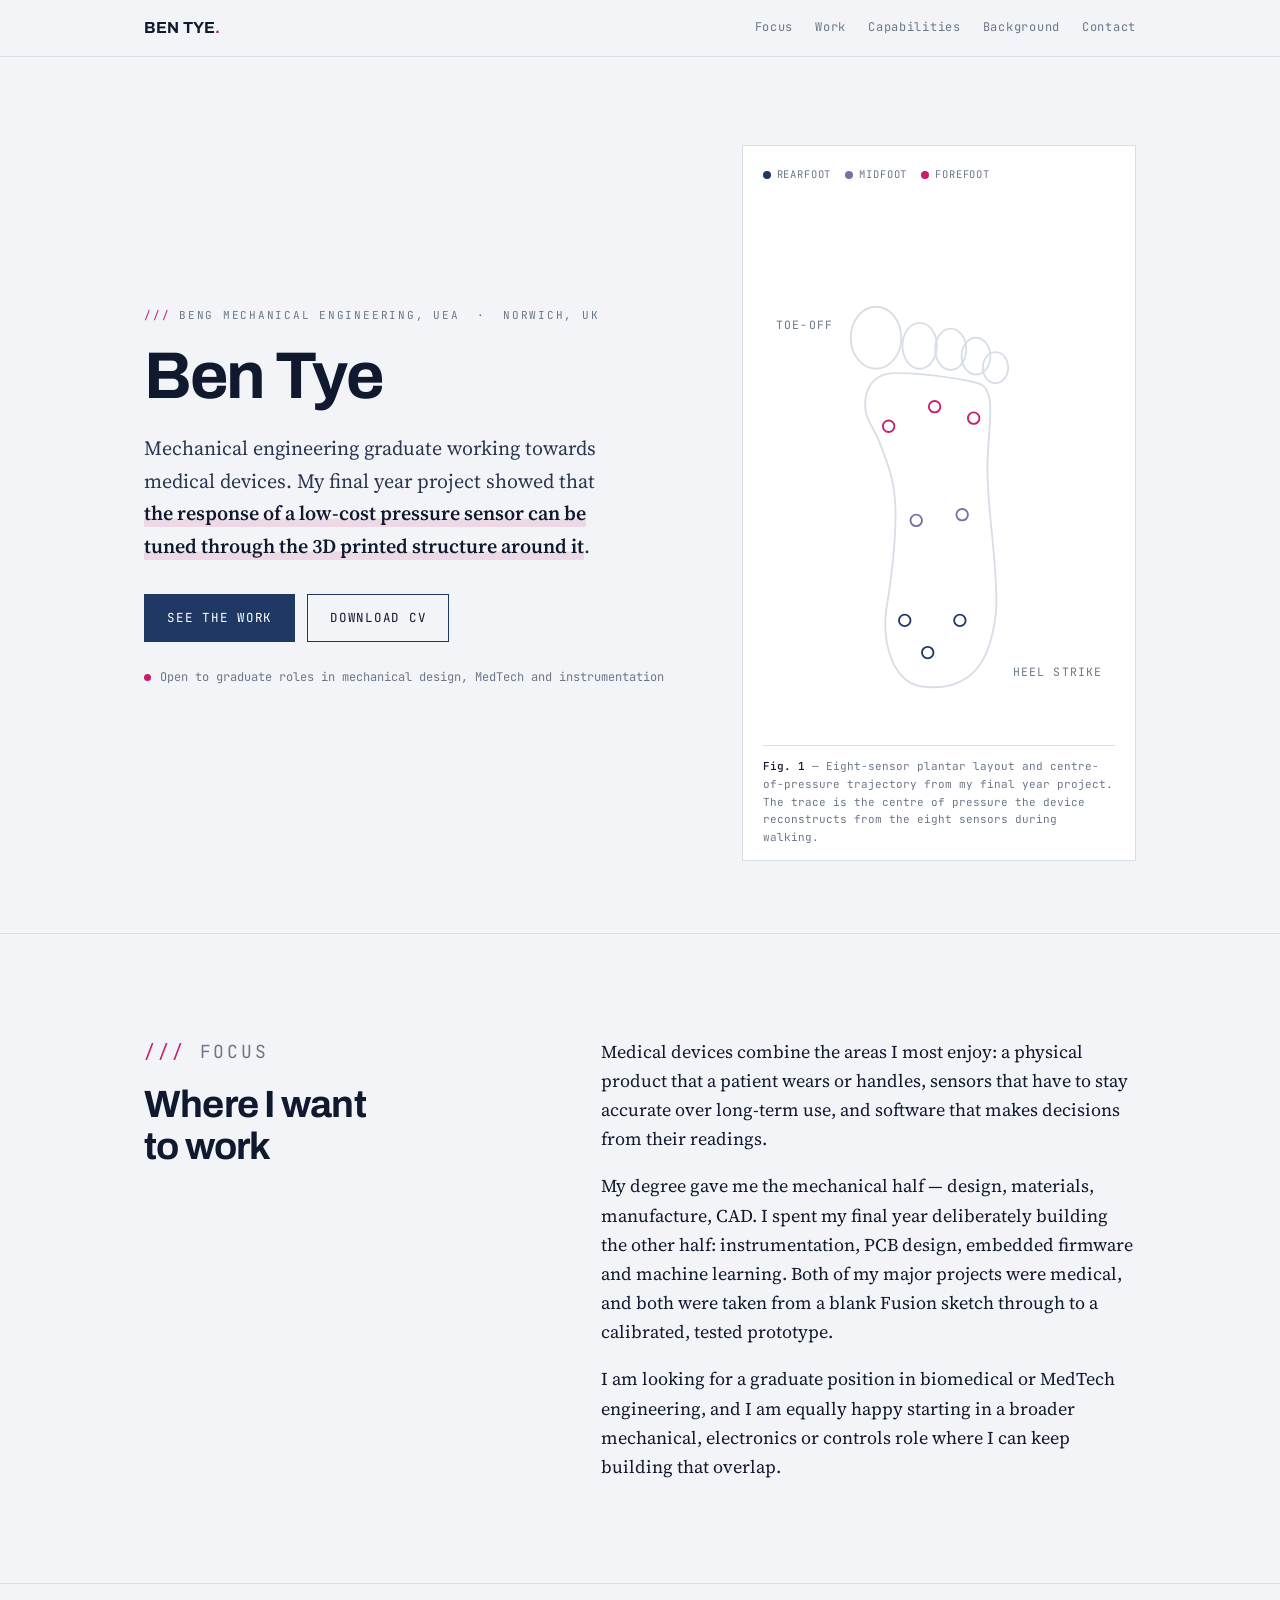
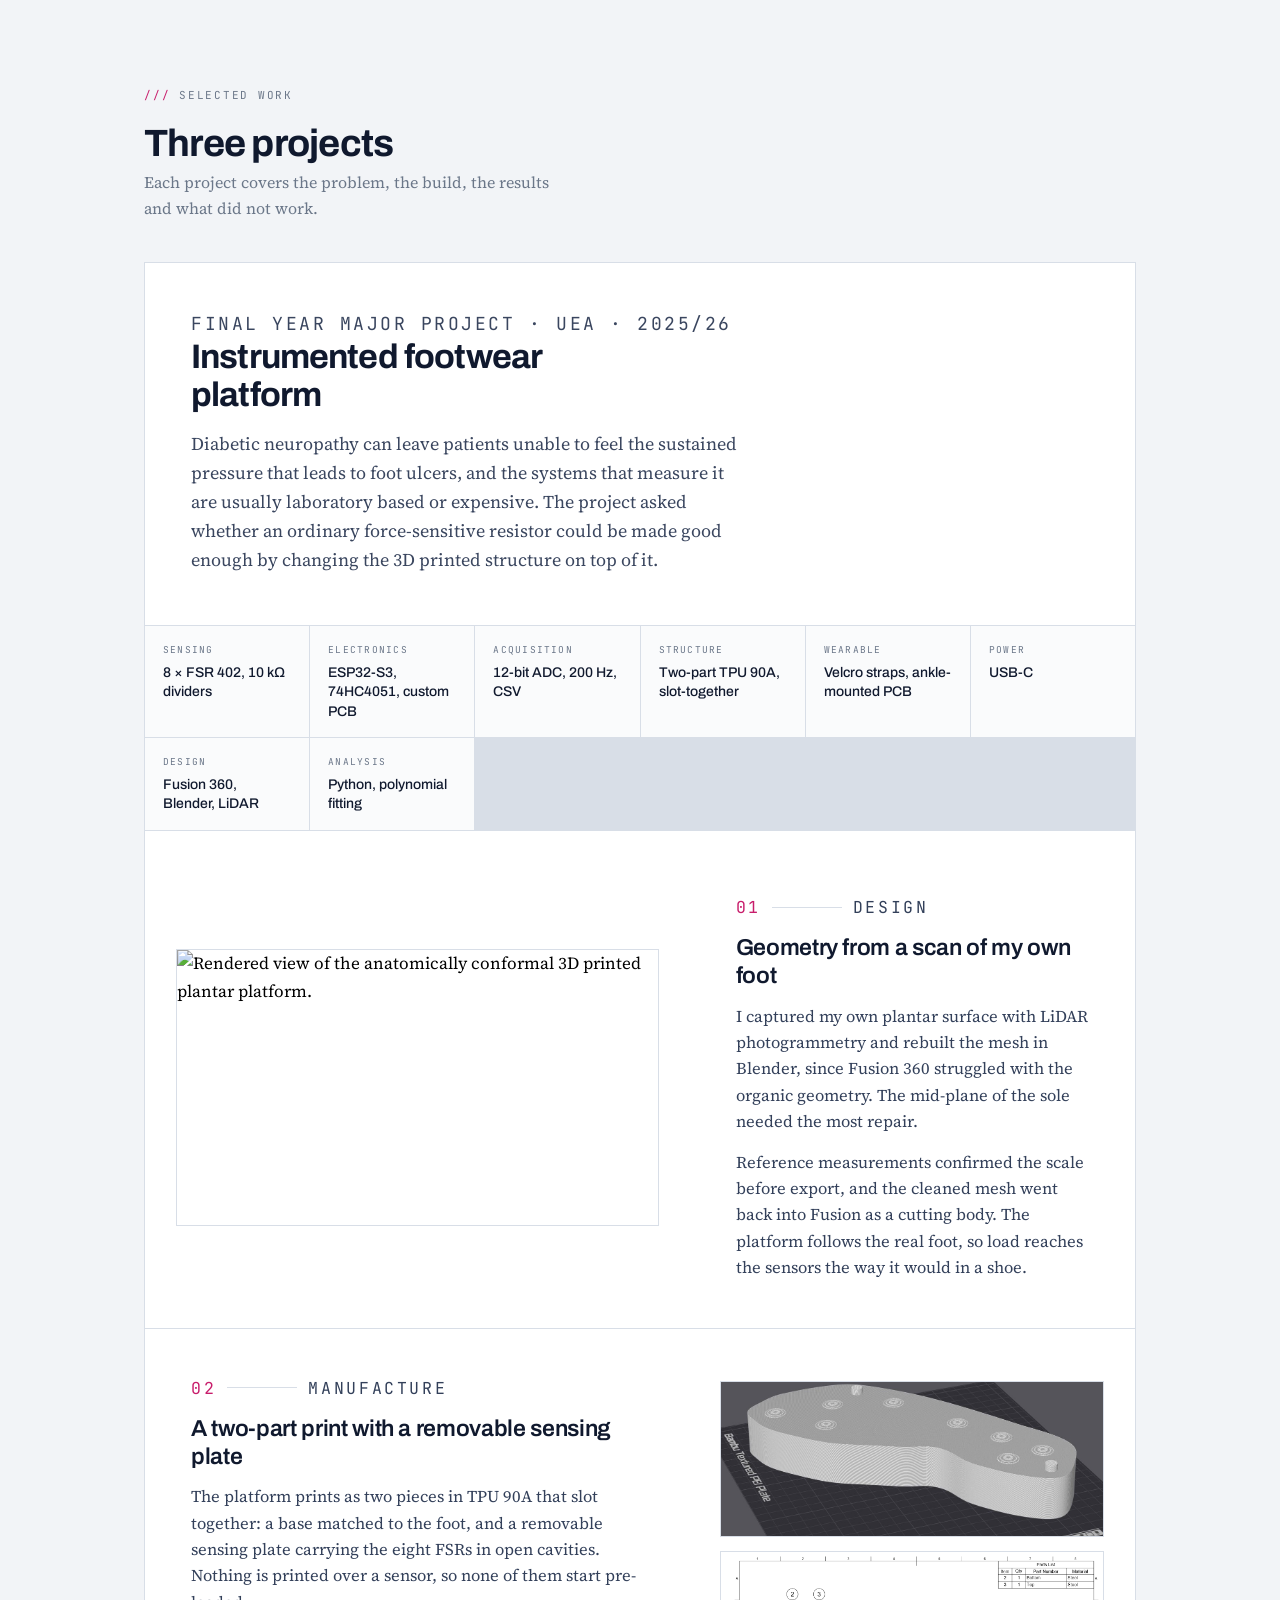
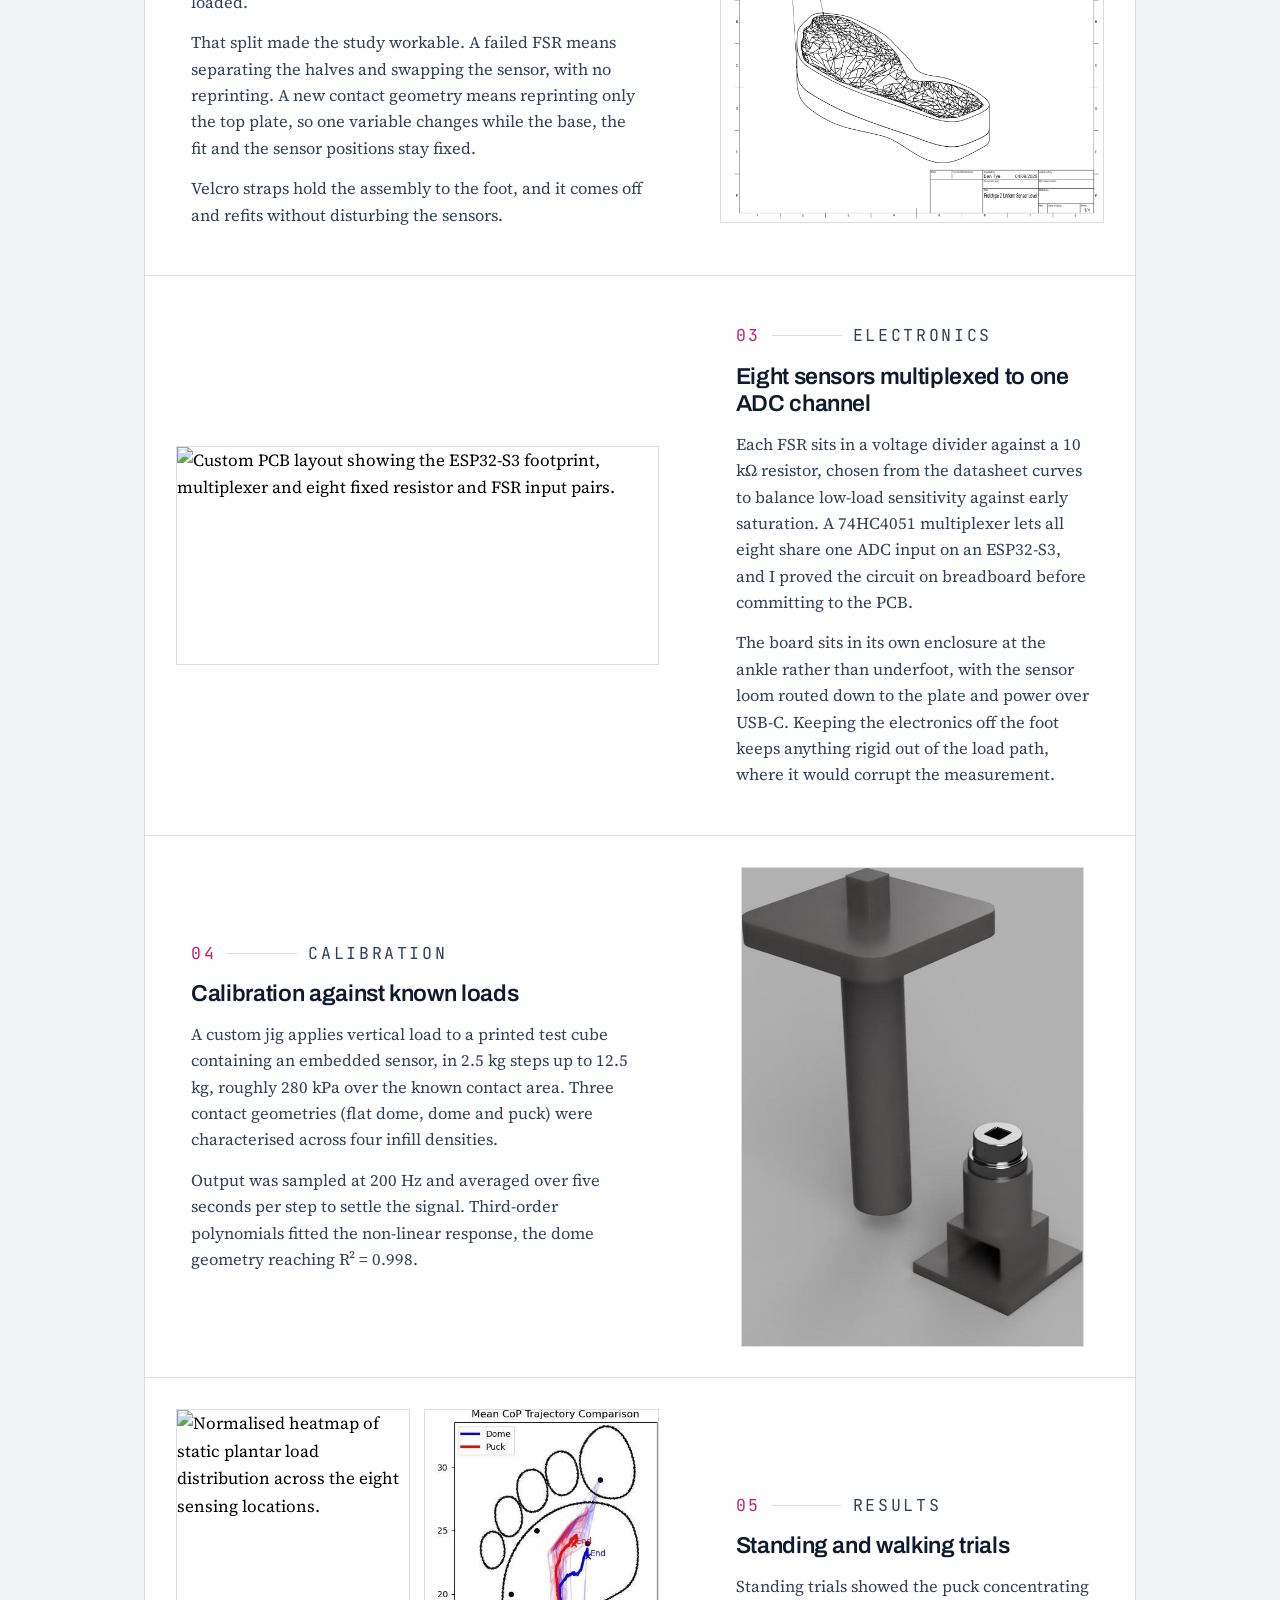
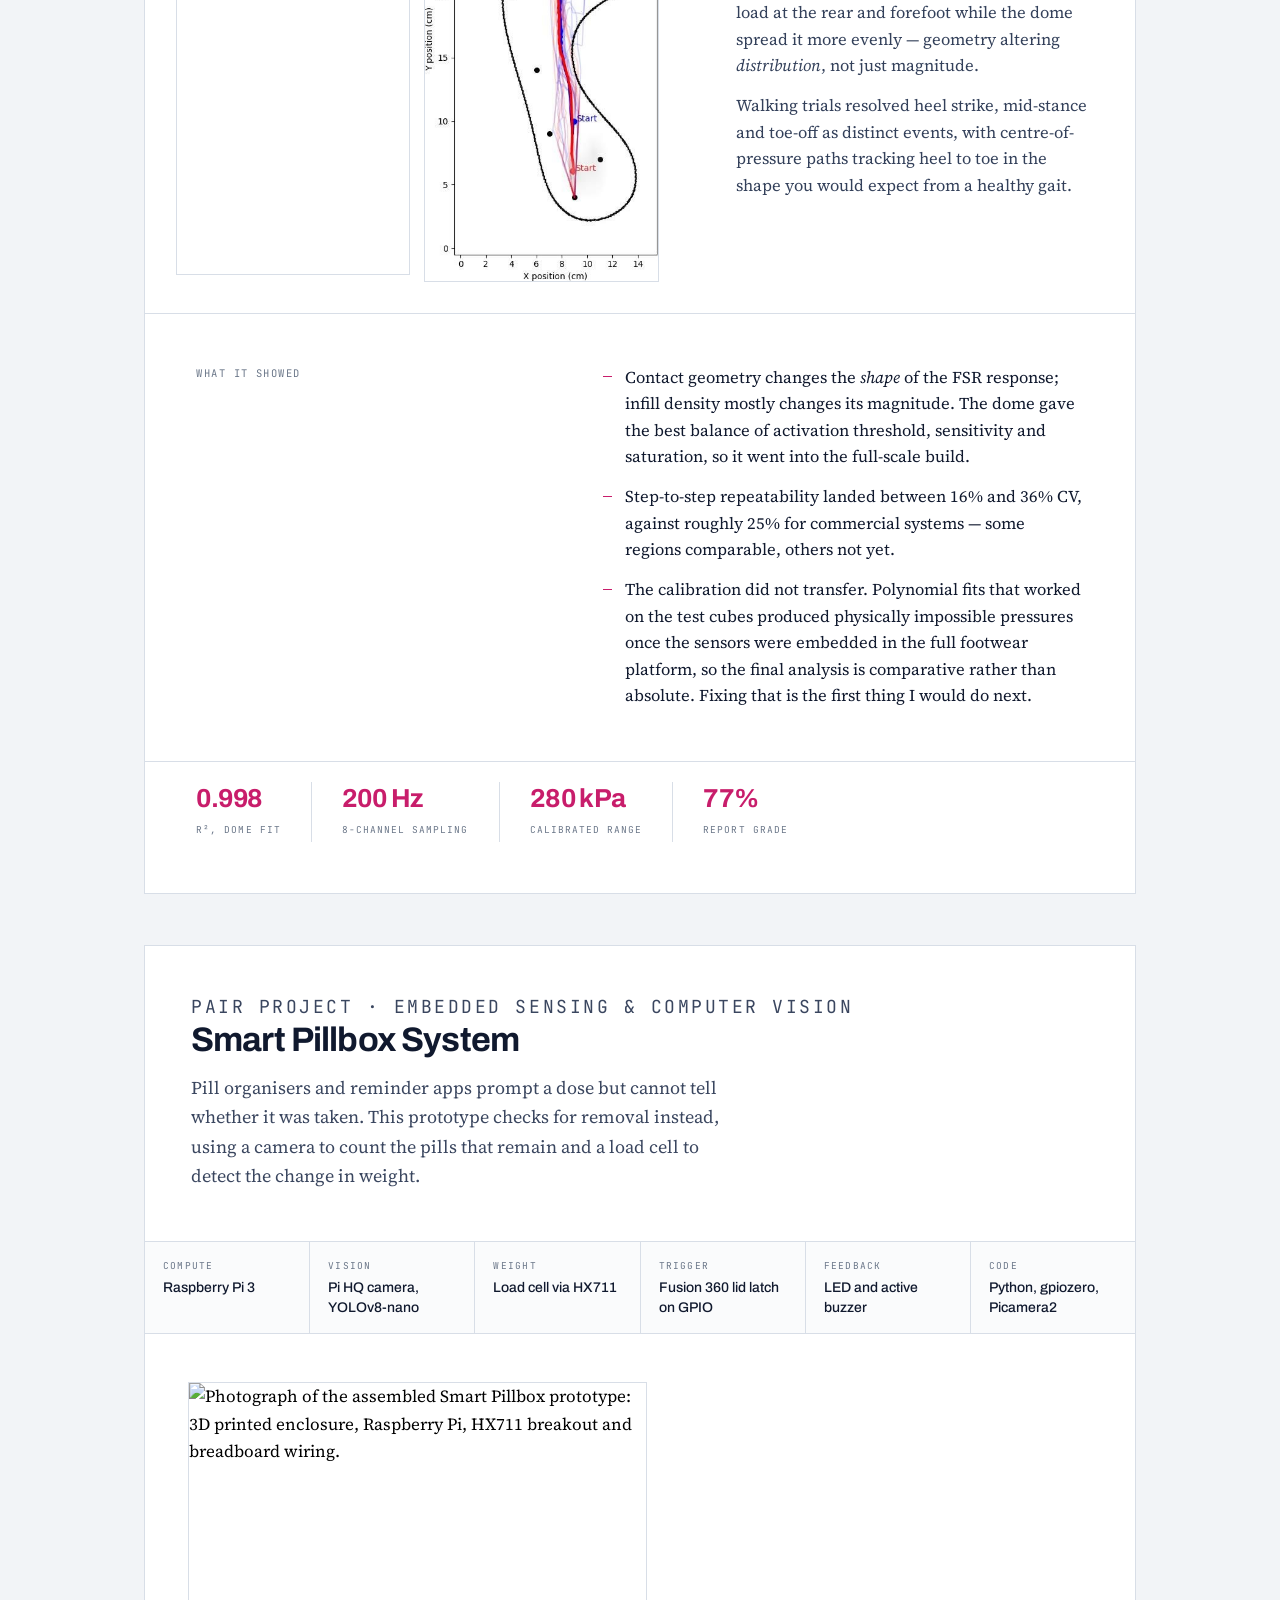
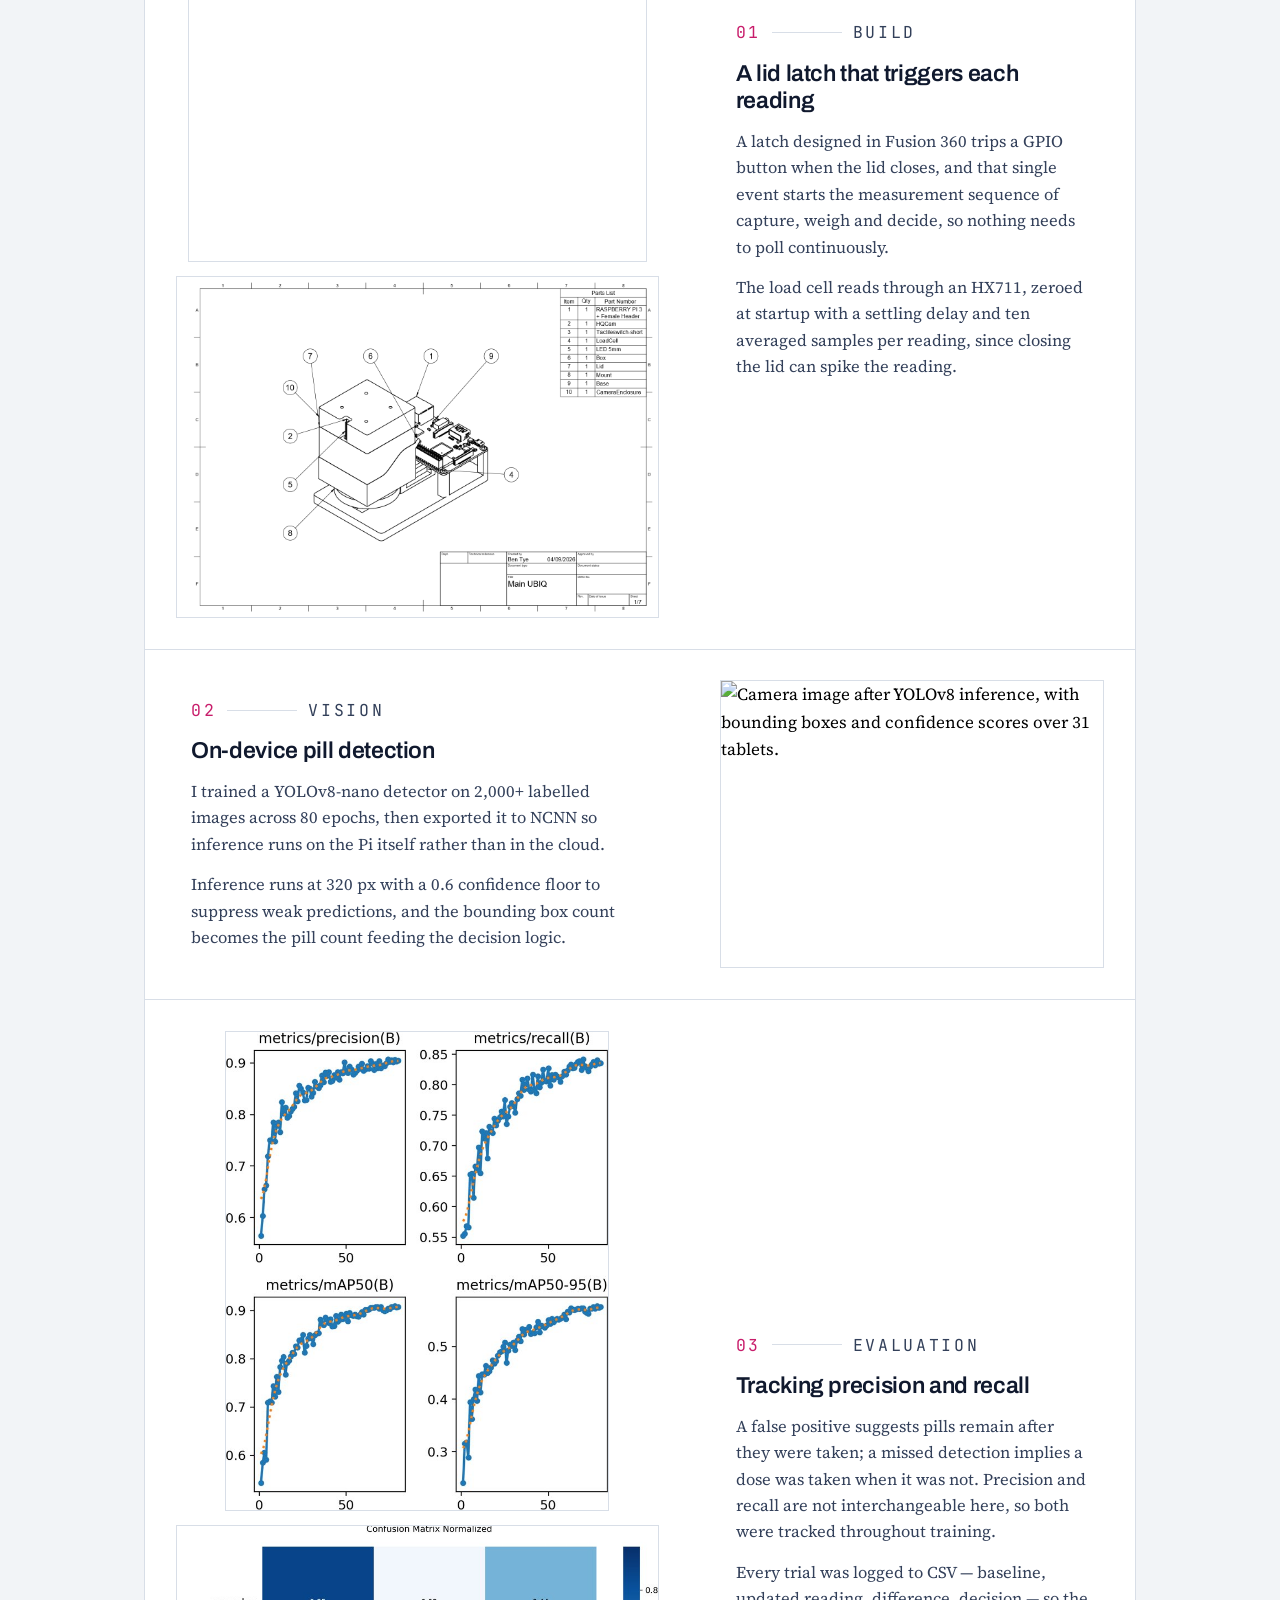
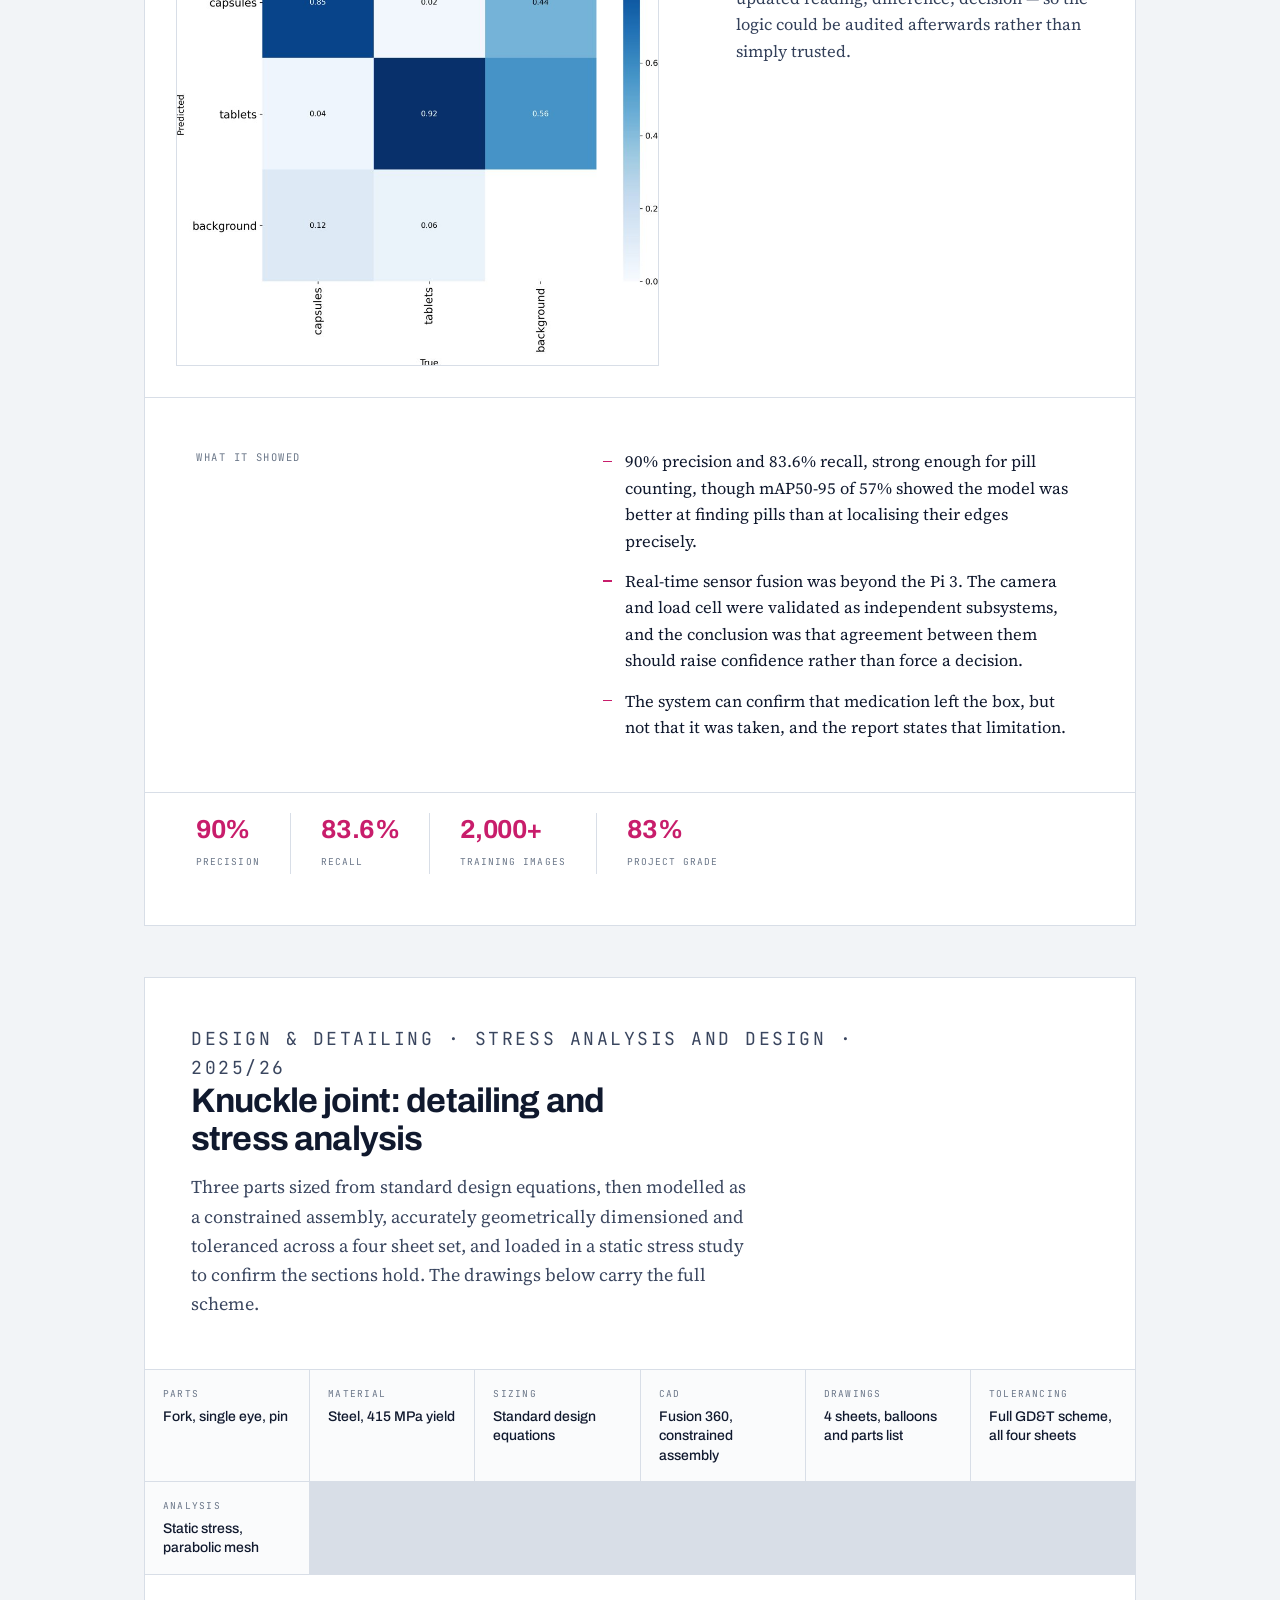
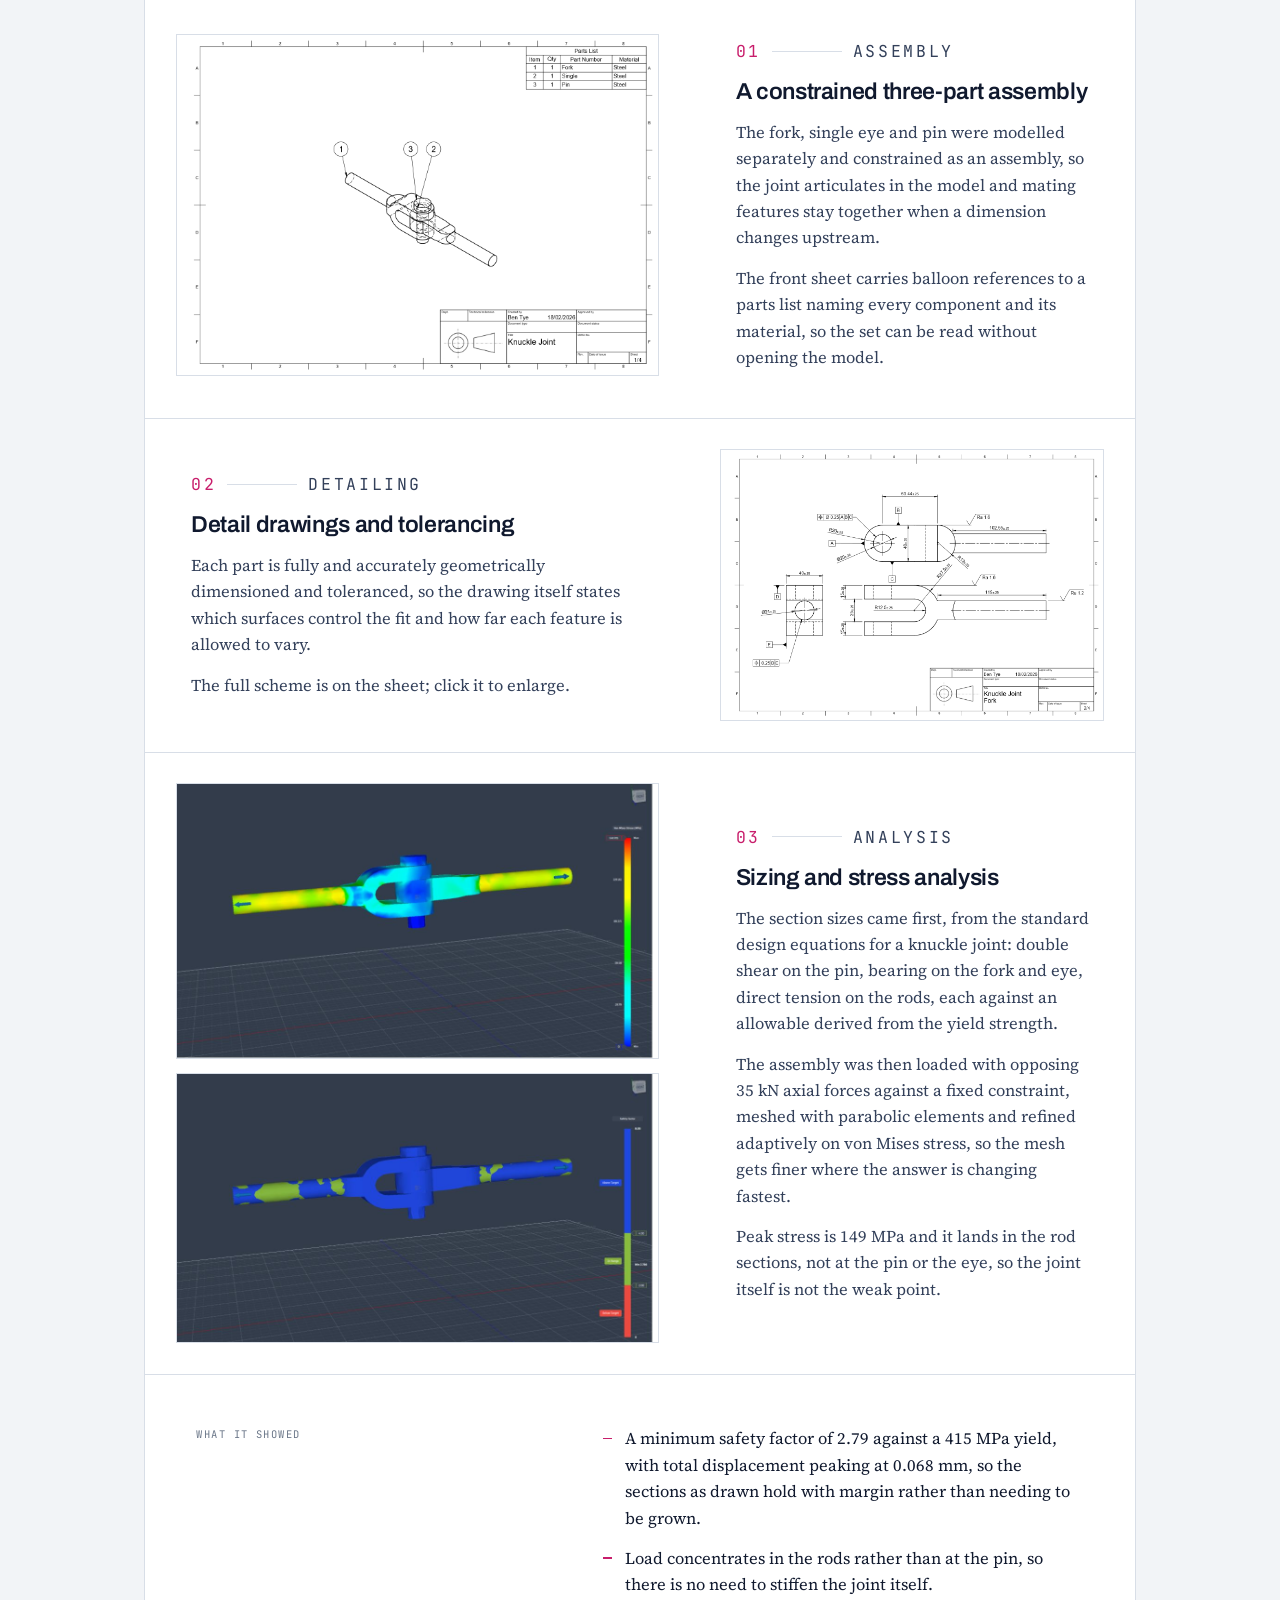
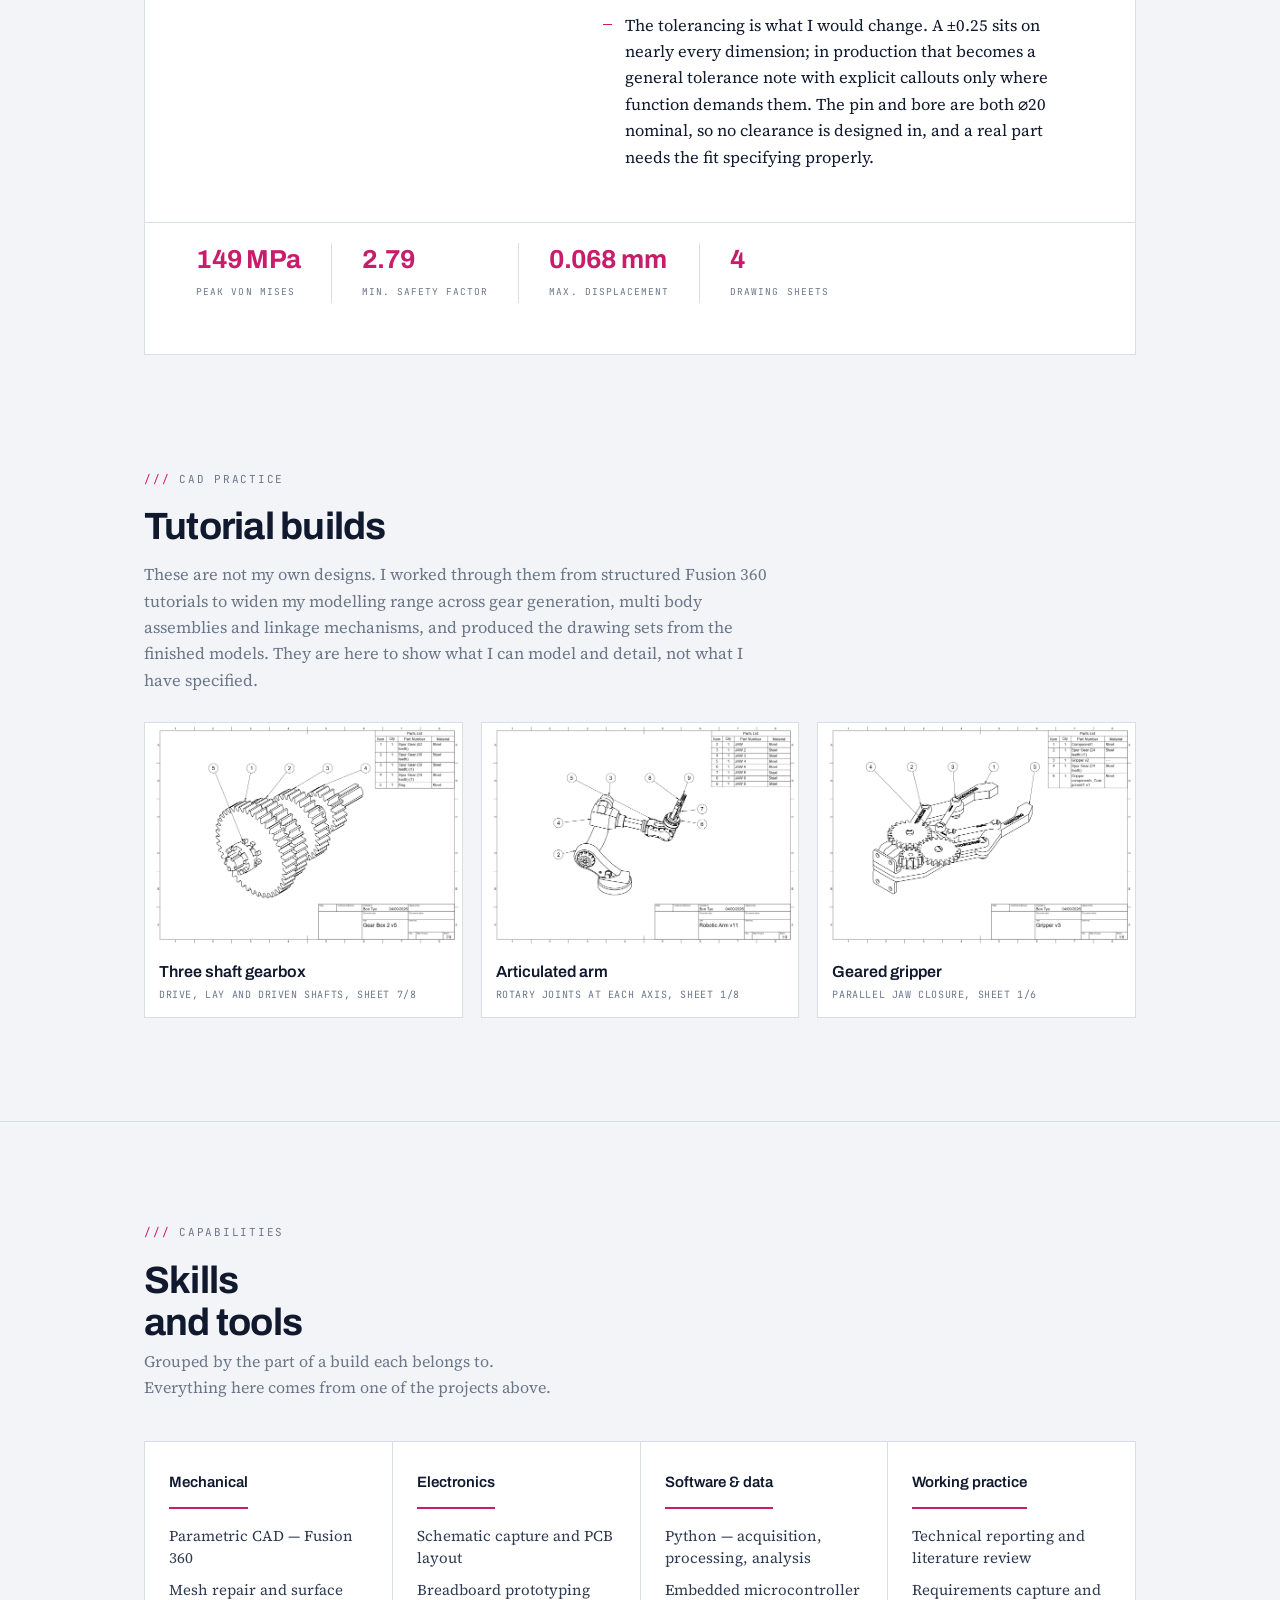
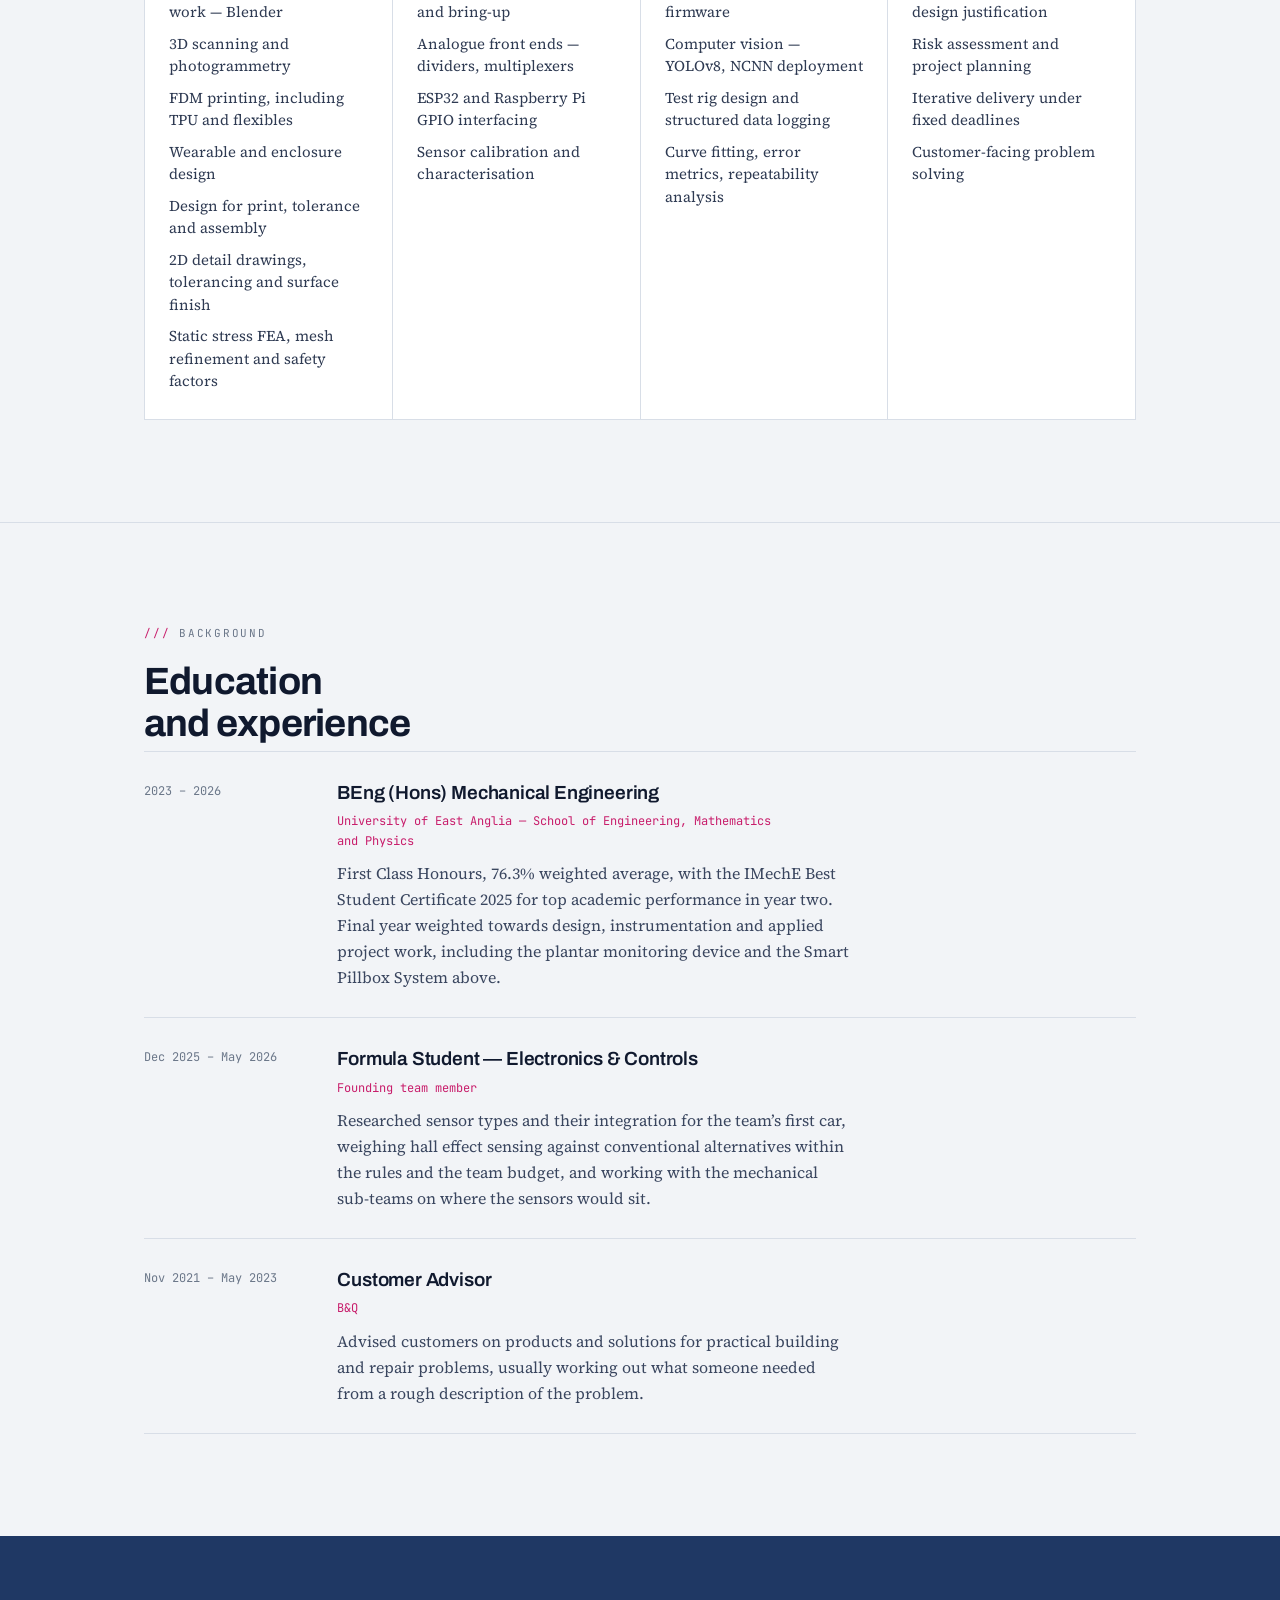
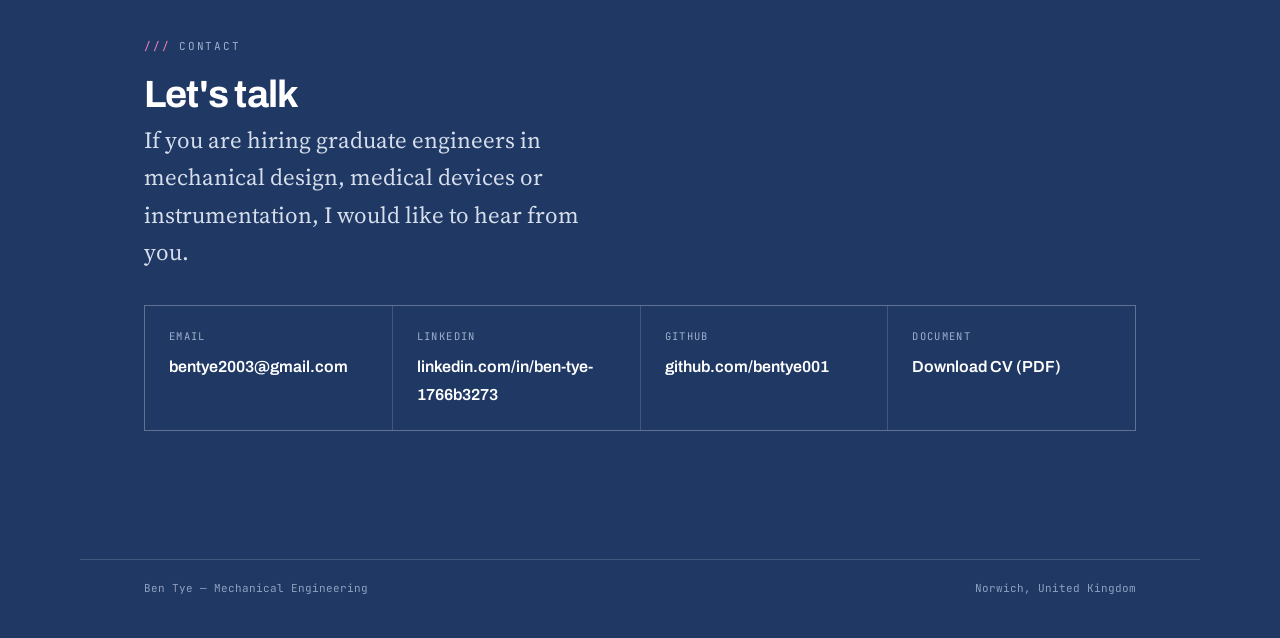
==== commit 560884ec: "Replace slogan headlines and one-liners with plain descriptions Stage headings in the "X, not Y" pat" ====
--- a/index.html
+++ b/index.html
@@ -48,7 +48,7 @@
     <div>
       <p class="eyebrow"><span class="bar">///</span> BEng Mechanical Engineering, UEA &nbsp;·&nbsp; Norwich, UK</p>
       <h1>Ben Tye</h1>
-      <p class="lede">Mechanical engineer working towards medical devices. My final year was spent proving that <b>a £2 sensor can be tuned by the structure printed around it</b> — that geometry, not just electronics, is where sensing performance is won.</p>
+      <p class="lede">Mechanical engineering graduate working towards medical devices. My final year project showed that <b>the response of a low-cost pressure sensor can be tuned through the 3D printed structure around it</b>.</p>
       <div class="actions">
         <a class="btn solid" href="#work">See the work</a>
         <a class="btn ghost" href="Ben-Tye-CV.pdf" download>Download CV</a>
@@ -106,7 +106,7 @@
         <text class="phase" x="292" y="420" text-anchor="end">HEEL STRIKE</text>
         <text class="phase" x="8"   y="118" text-anchor="start">TOE-OFF</text>
       </svg>
-      <p class="fig-cap"><b>Fig. 1</b> — Eight-sensor plantar layout and centre-of-pressure trajectory from my final year project. The trace is what the device reconstructs from eight cheap resistors: where your weight actually is, moment by moment, as you walk.</p>
+      <p class="fig-cap"><b>Fig. 1</b> — Eight-sensor plantar layout and centre-of-pressure trajectory from my final year project. The trace is the centre of pressure the device reconstructs from the eight sensors during walking.</p>
     </div>
   </div>
 </div>
@@ -120,7 +120,7 @@
         <h2 class="sec-title">Where I want<br>to work</h2>
       </div>
       <div>
-        <p>Medical devices sit exactly where I like working: a physical thing a patient wears or touches, sensors that have to stay honest over months of use, and software that has to make a defensible decision from what those sensors say.</p>
+        <p>Medical devices combine the areas I most enjoy: a physical product that a patient wears or handles, sensors that have to stay accurate over long-term use, and software that makes decisions from their readings.</p>
         <p>My degree gave me the mechanical half — design, materials, manufacture, CAD. I spent my final year deliberately building the other half: instrumentation, PCB design, embedded firmware and machine learning. Both of my major projects were medical, and both were taken from a blank Fusion sketch through to a calibrated, tested prototype.</p>
         <p>I am looking for a graduate position in biomedical or MedTech engineering, and I am equally happy starting in a broader mechanical, electronics or controls role where I can keep building that overlap.</p>
       </div>
@@ -134,15 +134,15 @@
     <div class="reveal">
       <p class="eyebrow"><span class="bar">///</span> Selected work</p>
       <h2 class="sec-title">Three projects</h2>
-      <p class="sec-note">Written the way I would hand them over to another engineer: what the problem was, what the build consisted of, what came out, and what did not work.</p>
+      <p class="sec-note">Each project covers the problem, the build, the results and what did not work.</p>
     </div>
 
     <!-- P1: FYP -->
     <article class="proj reveal">
       <div class="proj-head">
         <p class="proj-tag">Final year major project · UEA · 2025/26</p>
-        <h3>Tuning a £2 sensor with the structure printed around it</h3>
-        <p>Diabetic neuropathy removes the warning. Patients cannot feel the sustained pressure that turns into a foot ulcer, and the systems that could tell them are laboratory-bound or cost thousands. I asked whether an ordinary force-sensitive resistor could be made good enough by changing the 3D printed structure sitting on top of it.</p>
+        <h3>Instrumented footwear platform</h3>
+        <p>Diabetic neuropathy can leave patients unable to feel the sustained pressure that leads to foot ulcers, and the systems that measure it are usually laboratory based or expensive. The project asked whether an ordinary force-sensitive resistor could be made good enough by changing the 3D printed structure on top of it.</p>
       </div>
 
       <dl class="specbar">
@@ -164,7 +164,7 @@
         </div>
         <div class="stage-text">
           <p class="stage-n"><b>01</b><span></span>Design</p>
-          <h4>Start from a real foot, not a generic last</h4>
+          <h4>Geometry from a scan of my own foot</h4>
           <p>I captured my own plantar surface with LiDAR photogrammetry and rebuilt the mesh in Blender, since Fusion 360 struggled with the organic geometry. The mid-plane of the sole needed the most repair.</p>
           <p>Reference measurements confirmed the scale before export, and the cleaned mesh went back into Fusion as a cutting body. The platform follows the real foot, so load reaches the sensors the way it would in a shoe.</p>
         </div>
@@ -181,7 +181,7 @@
         </div>
         <div class="stage-text">
           <p class="stage-n"><b>02</b><span></span>Manufacture</p>
-          <h4>Two parts, so one variable moves at a time</h4>
+          <h4>A two-part print with a removable sensing plate</h4>
           <p>The platform prints as two pieces in TPU 90A that slot together: a base matched to the foot, and a removable sensing plate carrying the eight FSRs in open cavities. Nothing is printed over a sensor, so none of them start pre-loaded.</p>
           <p>That split made the study workable. A failed FSR means separating the halves and swapping the sensor, with no reprinting. A new contact geometry means reprinting only the top plate, so one variable changes while the base, the fit and the sensor positions stay fixed.</p>
           <p>Velcro straps hold the assembly to the foot, and it comes off and refits without disturbing the sensors.</p>
@@ -196,7 +196,7 @@
         </div>
         <div class="stage-text">
           <p class="stage-n"><b>03</b><span></span>Electronics</p>
-          <h4>Eight sensors, one ADC channel</h4>
+          <h4>Eight sensors multiplexed to one ADC channel</h4>
           <p>Each FSR sits in a voltage divider against a 10 kΩ resistor, chosen from the datasheet curves to balance low-load sensitivity against early saturation. A 74HC4051 multiplexer lets all eight share one ADC input on an ESP32-S3, and I proved the circuit on breadboard before committing to the PCB.</p>
           <p>The board sits in its own enclosure at the ankle rather than underfoot, with the sensor loom routed down to the plate and power over USB-C. Keeping the electronics off the foot keeps anything rigid out of the load path, where it would corrupt the measurement.</p>
         </div>
@@ -210,7 +210,7 @@
         </div>
         <div class="stage-text">
           <p class="stage-n"><b>04</b><span></span>Calibration</p>
-          <h4>Known masses, controlled loading</h4>
+          <h4>Calibration against known loads</h4>
           <p>A custom jig applies vertical load to a printed test cube containing an embedded sensor, in 2.5 kg steps up to 12.5 kg, roughly 280 kPa over the known contact area. Three contact geometries (flat dome, dome and puck) were characterised across four infill densities.</p>
           <p>Output was sampled at 200 Hz and averaged over five seconds per step to settle the signal. Third-order polynomials fitted the non-linear response, the dome geometry reaching R² = 0.998.</p>
         </div>
@@ -227,7 +227,7 @@
         </div>
         <div class="stage-text">
           <p class="stage-n"><b>05</b><span></span>Results</p>
-          <h4>Geometry changes where the load goes</h4>
+          <h4>Standing and walking trials</h4>
           <p>Standing trials showed the puck concentrating load at the rear and forefoot while the dome spread it more evenly — geometry altering <em>distribution</em>, not just magnitude.</p>
           <p>Walking trials resolved heel strike, mid-stance and toe-off as distinct events, with centre-of-pressure paths tracking heel to toe in the shape you would expect from a healthy gait.</p>
         </div>
@@ -254,7 +254,7 @@
       <div class="proj-head">
         <p class="proj-tag">Pair project · Embedded sensing &amp; computer vision</p>
         <h3>Smart Pillbox System</h3>
-        <p>Pill organisers and phone alarms remind you. None of them know whether you actually took anything. This prototype tries to verify removal instead of trusting it, using a camera to count what is left and a load cell to notice what left.</p>
+        <p>Pill organisers and reminder apps prompt a dose but cannot tell whether it was taken. This prototype checks for removal instead, using a camera to count the pills that remain and a load cell to detect the change in weight.</p>
       </div>
 
       <dl class="specbar">
@@ -277,9 +277,9 @@
         </div>
         <div class="stage-text">
           <p class="stage-n"><b>01</b><span></span>Build</p>
-          <h4>Event-driven, not always watching</h4>
-          <p>A latch designed in Fusion 360 trips a GPIO button when the lid closes, and that single event starts the whole measurement sequence: capture, weigh, decide. Nothing polls continuously.</p>
-          <p>The load cell reads through an HX711, zeroed at startup with a settling delay and ten averaged samples per reading, because a lid being pressed shut is exactly the kind of thing that spikes a load cell.</p>
+          <h4>A lid latch that triggers each reading</h4>
+          <p>A latch designed in Fusion 360 trips a GPIO button when the lid closes, and that single event starts the measurement sequence of capture, weigh and decide, so nothing needs to poll continuously.</p>
+          <p>The load cell reads through an HX711, zeroed at startup with a settling delay and ten averaged samples per reading, since closing the lid can spike the reading.</p>
         </div>
       </div>
 
@@ -291,8 +291,8 @@
         </div>
         <div class="stage-text">
           <p class="stage-n"><b>02</b><span></span>Vision</p>
-          <h4>Counting pills on a Raspberry Pi</h4>
-          <p>I trained a YOLOv8-nano detector on 2,000+ labelled images across 80 epochs, then exported it to NCNN so inference runs on the Pi itself rather than in the cloud. A medical device should not need a network to work.</p>
+          <h4>On-device pill detection</h4>
+          <p>I trained a YOLOv8-nano detector on 2,000+ labelled images across 80 epochs, then exported it to NCNN so inference runs on the Pi itself rather than in the cloud.</p>
           <p>Inference runs at 320 px with a 0.6 confidence floor to suppress weak predictions, and the bounding box count becomes the pill count feeding the decision logic.</p>
         </div>
       </div>
@@ -308,7 +308,7 @@
         </div>
         <div class="stage-text">
           <p class="stage-n"><b>03</b><span></span>Evaluation</p>
-          <h4>Both failure directions matter</h4>
+          <h4>Tracking precision and recall</h4>
           <p>A false positive suggests pills remain after they were taken; a missed detection implies a dose was taken when it was not. Precision and recall are not interchangeable here, so both were tracked throughout training.</p>
           <p>Every trial was logged to CSV — baseline, updated reading, difference, decision — so the logic could be audited afterwards rather than simply trusted.</p>
         </div>
@@ -318,8 +318,8 @@
         <h4>What it showed</h4>
         <ul>
           <li>90% precision and 83.6% recall, strong enough for pill counting, though mAP50-95 of 57% showed the model was better at finding pills than at localising their edges precisely.</li>
-          <li>Real-time sensor fusion was beyond the Pi 3. The camera and load cell were validated as independent subsystems, and the honest conclusion was that agreement between them should raise confidence rather than force a decision.</li>
-          <li>The system can confirm that medication left the box. It cannot confirm anyone swallowed it, and we said so.</li>
+          <li>Real-time sensor fusion was beyond the Pi 3. The camera and load cell were validated as independent subsystems, and the conclusion was that agreement between them should raise confidence rather than force a decision.</li>
+          <li>The system can confirm that medication left the box, but not that it was taken, and the report states that limitation.</li>
         </ul>
       </div>
       <div class="metrics">
@@ -334,7 +334,7 @@
     <article class="proj reveal">
       <div class="proj-head">
         <p class="proj-tag">Design &amp; detailing &middot; Stress Analysis and Design &middot; 2025/26</p>
-        <h3>A pin joint taken from model to manufacturable drawing set</h3>
+        <h3>Knuckle joint: detailing and stress analysis</h3>
         <p>Three parts sized from standard design equations, then modelled as a constrained assembly, accurately geometrically dimensioned and toleranced across a four sheet set, and loaded in a static stress study to confirm the sections hold. The drawings below carry the full scheme.</p>
       </div>
 
@@ -356,7 +356,7 @@
         </div>
         <div class="stage-text">
           <p class="stage-n"><b>01</b><span></span>Assembly</p>
-          <h4>Three parts that have to stay coincident</h4>
+          <h4>A constrained three-part assembly</h4>
           <p>The fork, single eye and pin were modelled separately and constrained as an assembly, so the joint articulates in the model and mating features stay together when a dimension changes upstream.</p>
           <p>The front sheet carries balloon references to a parts list naming every component and its material, so the set can be read without opening the model.</p>
         </div>
@@ -370,9 +370,9 @@
         </div>
         <div class="stage-text">
           <p class="stage-n"><b>02</b><span></span>Detailing</p>
-          <h4>Saying which surfaces actually matter</h4>
+          <h4>Detail drawings and tolerancing</h4>
           <p>Each part is fully and accurately geometrically dimensioned and toleranced, so the drawing itself states which surfaces control the fit and how far each feature is allowed to vary.</p>
-          <p>Click the sheet to read the scheme in full, on the drawing where it belongs.</p>
+          <p>The full scheme is on the sheet; click it to enlarge.</p>
         </div>
       </div>
 
@@ -387,10 +387,10 @@
         </div>
         <div class="stage-text">
           <p class="stage-n"><b>03</b><span></span>Analysis</p>
-          <h4>Checking the sections before trusting them</h4>
+          <h4>Sizing and stress analysis</h4>
           <p>The section sizes came first, from the standard design equations for a knuckle joint: double shear on the pin, bearing on the fork and eye, direct tension on the rods, each against an allowable derived from the yield strength.</p>
           <p>The assembly was then loaded with opposing 35 kN axial forces against a fixed constraint, meshed with parabolic elements and refined adaptively on von Mises stress, so the mesh gets finer where the answer is changing fastest.</p>
-          <p>Peak stress is 149 MPa and it lands in the rod sections, not at the pin or the eye, so the joint itself is not the weak point. That is worth knowing before adding material anywhere.</p>
+          <p>Peak stress is 149 MPa and it lands in the rod sections, not at the pin or the eye, so the joint itself is not the weak point.</p>
         </div>
       </div>
 
@@ -398,7 +398,7 @@
         <h4>What it showed</h4>
         <ul>
           <li>A minimum safety factor of 2.79 against a 415 MPa yield, with total displacement peaking at 0.068 mm, so the sections as drawn hold with margin rather than needing to be grown.</li>
-          <li>Load concentrates in the rods rather than at the pin, so stiffening the joint would have solved a problem that was not there.</li>
+          <li>Load concentrates in the rods rather than at the pin, so there is no need to stiffen the joint itself.</li>
           <li>The tolerancing is what I would change. A &plusmn;0.25 sits on nearly every dimension; in production that becomes a general tolerance note with explicit callouts only where function demands them. The pin and bore are both &#8960;20 nominal, so no clearance is designed in, and a real part needs the fit specifying properly.</li>
         </ul>
       </div>
@@ -447,7 +447,7 @@
   <div class="wrap">
     <div class="reveal">
       <p class="eyebrow"><span class="bar">///</span> Capabilities</p>
-      <h2 class="sec-title">What I can do<br>on day one</h2>
+      <h2 class="sec-title">Skills<br>and tools</h2>
       <p class="sec-note">Grouped by the part of a build each belongs to. Everything here comes from one of the projects above.</p>
     </div>
     <div class="caps reveal">
@@ -527,7 +527,7 @@
         <div class="what">
           <h3>Customer Advisor</h3>
           <p class="where">B&amp;Q</p>
-          <p>Advised customers on products and solutions for practical building and repair problems, usually working out what someone actually needed from a rough description of the problem. Good practice for the part of engineering that is listening properly before proposing anything.</p>
+          <p>Advised customers on products and solutions for practical building and repair problems, usually working out what someone needed from a rough description of the problem.</p>
         </div>
       </div>
     </div>
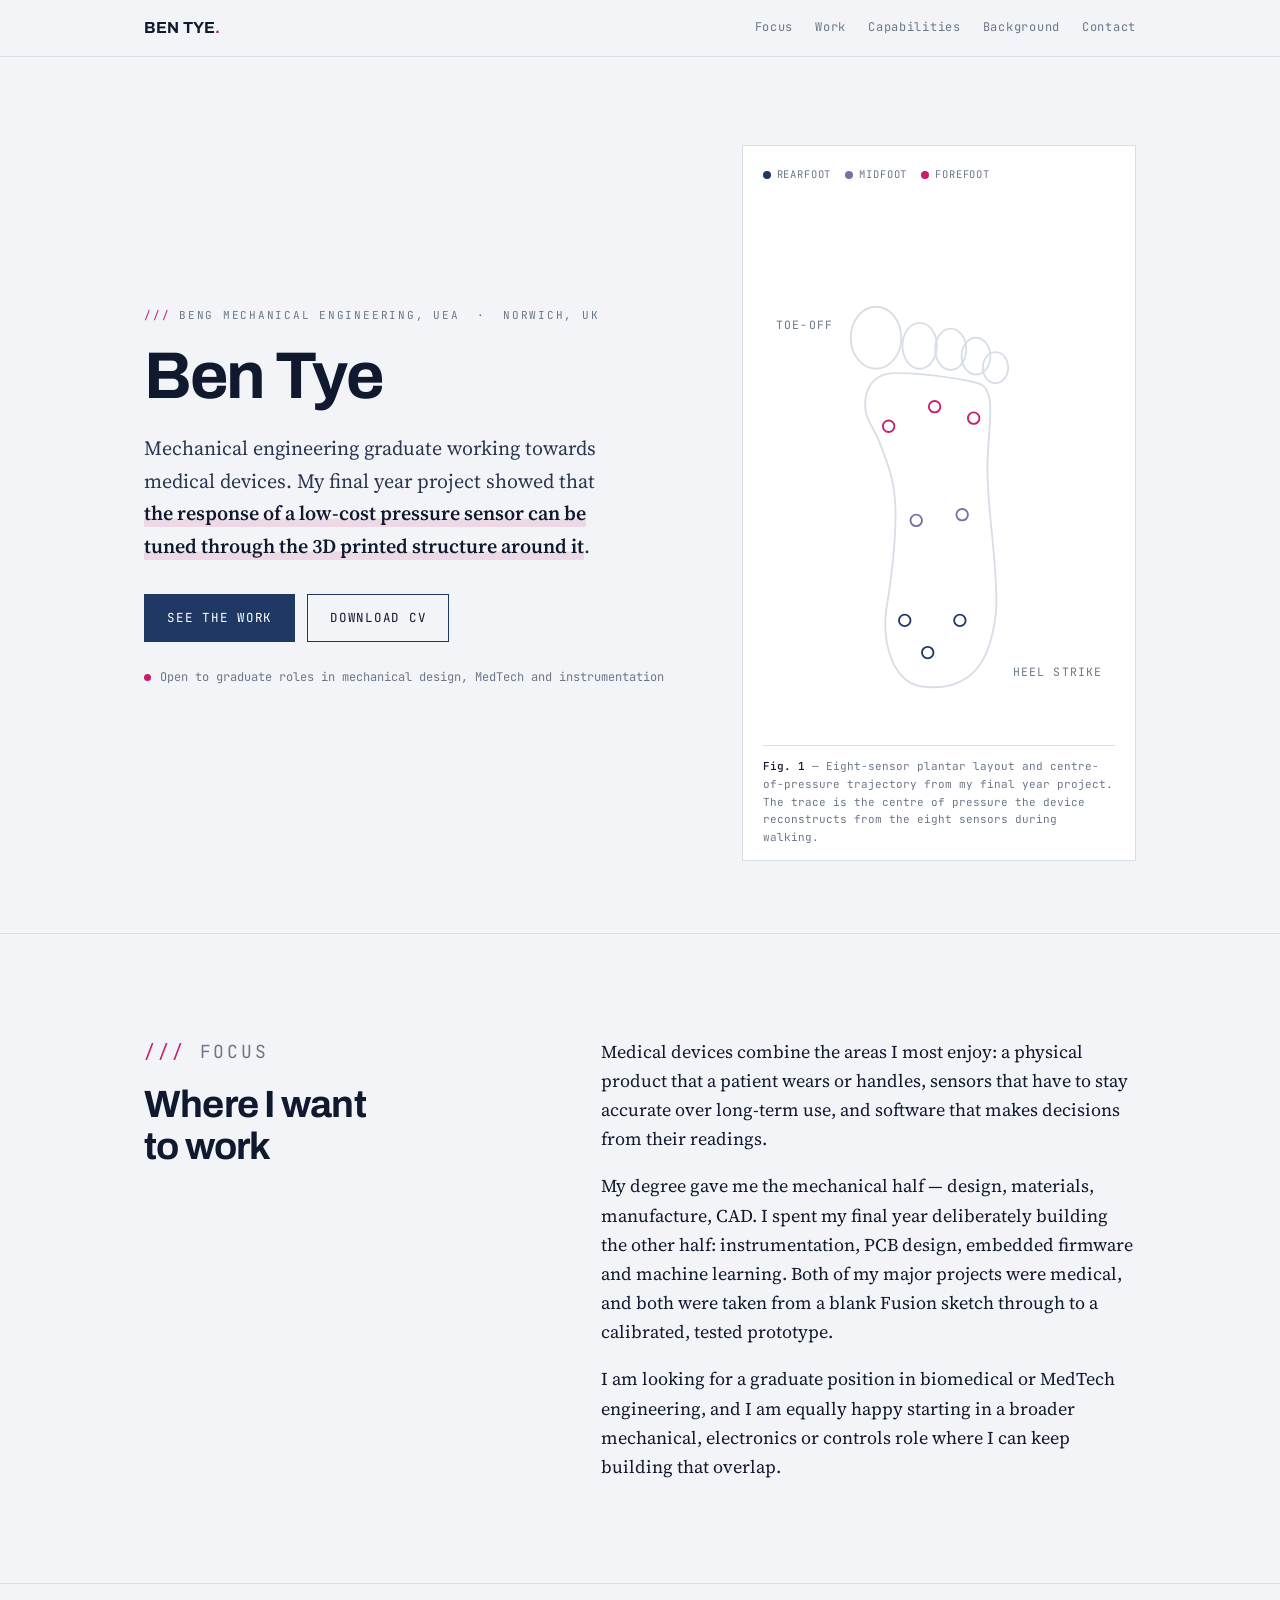
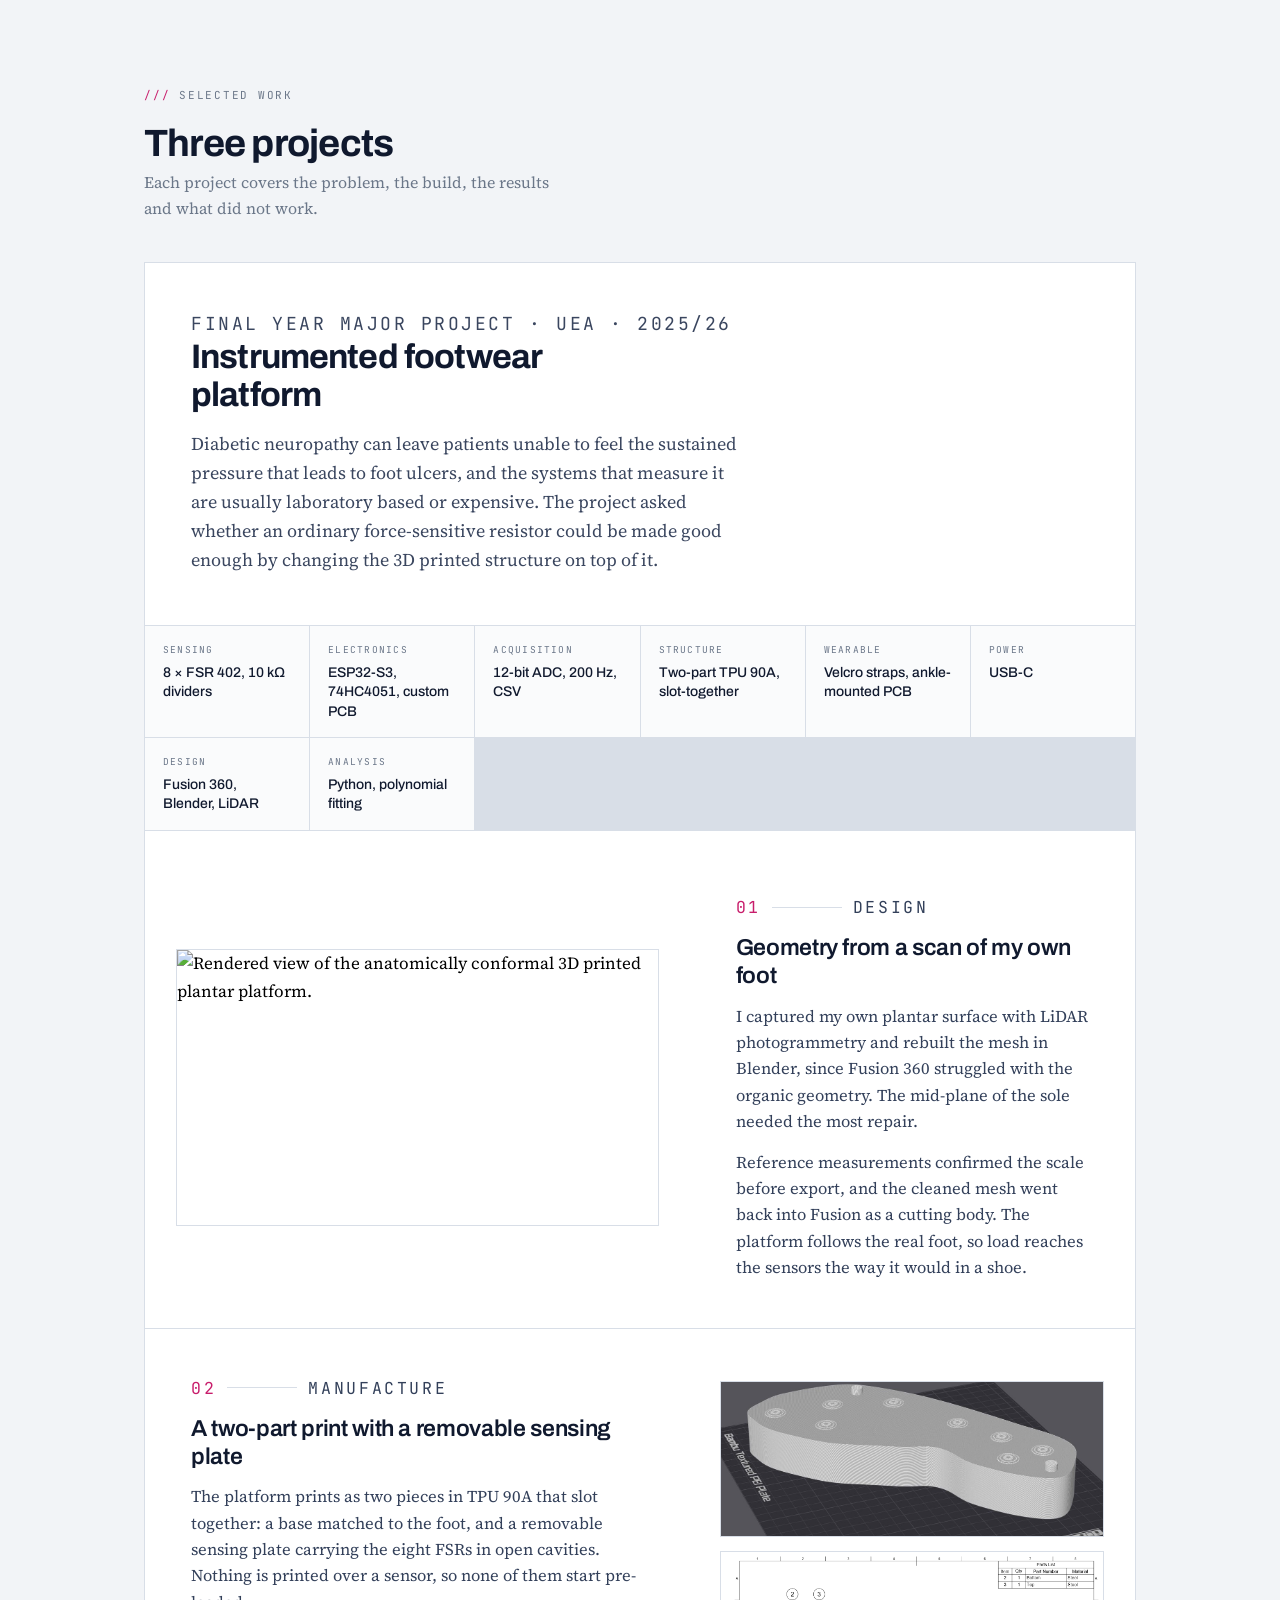
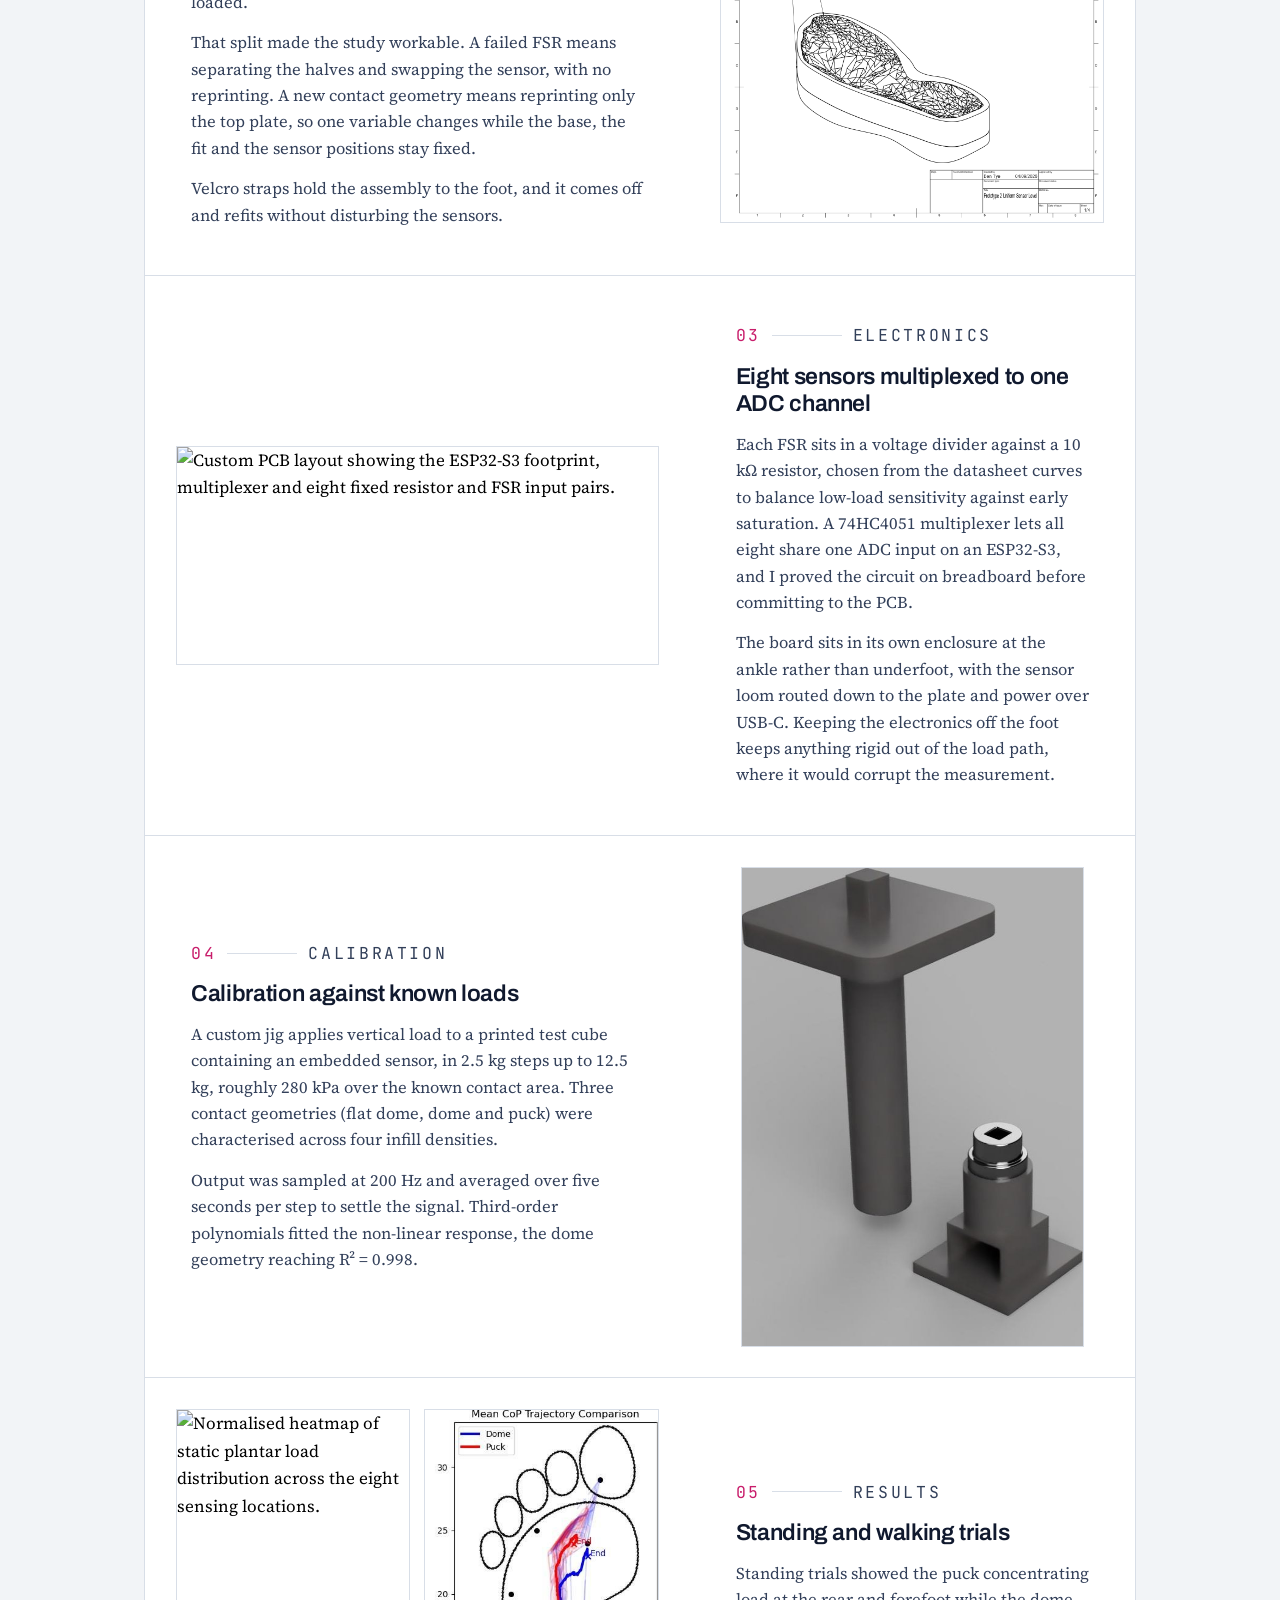
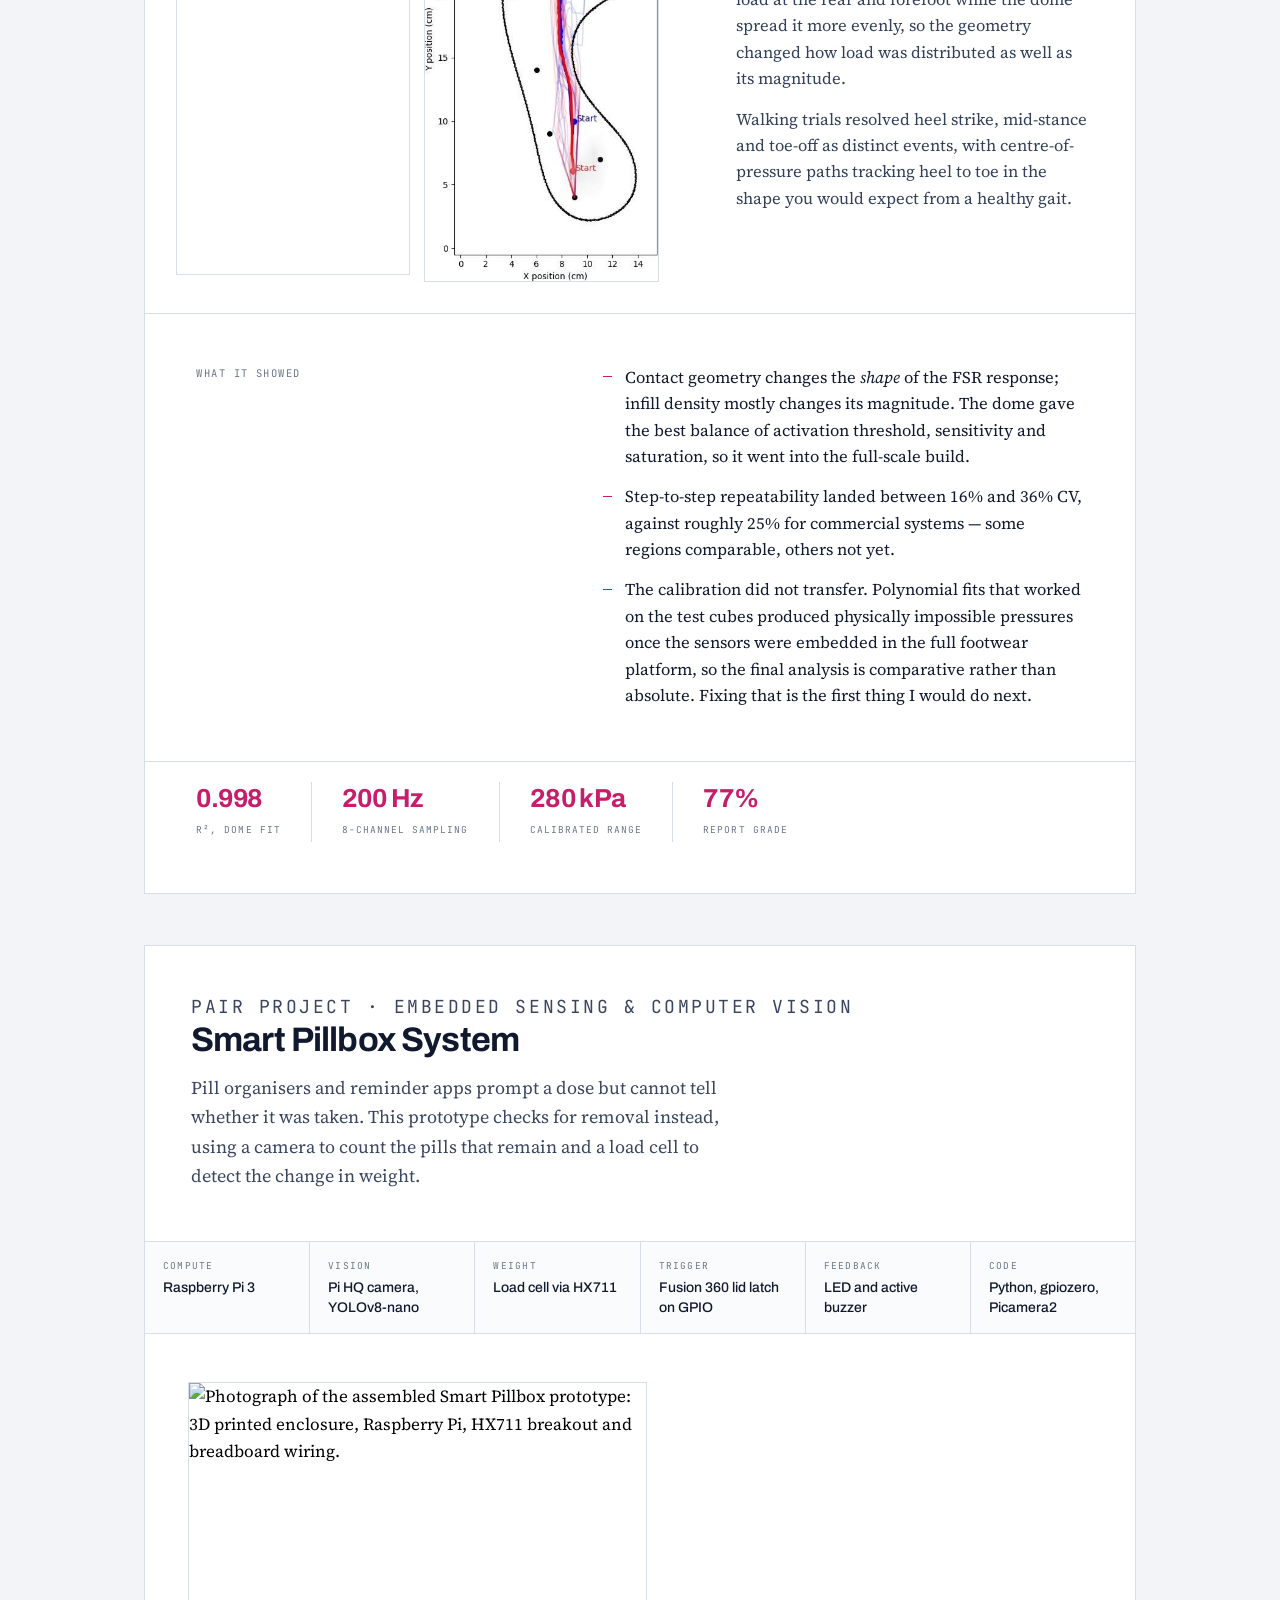
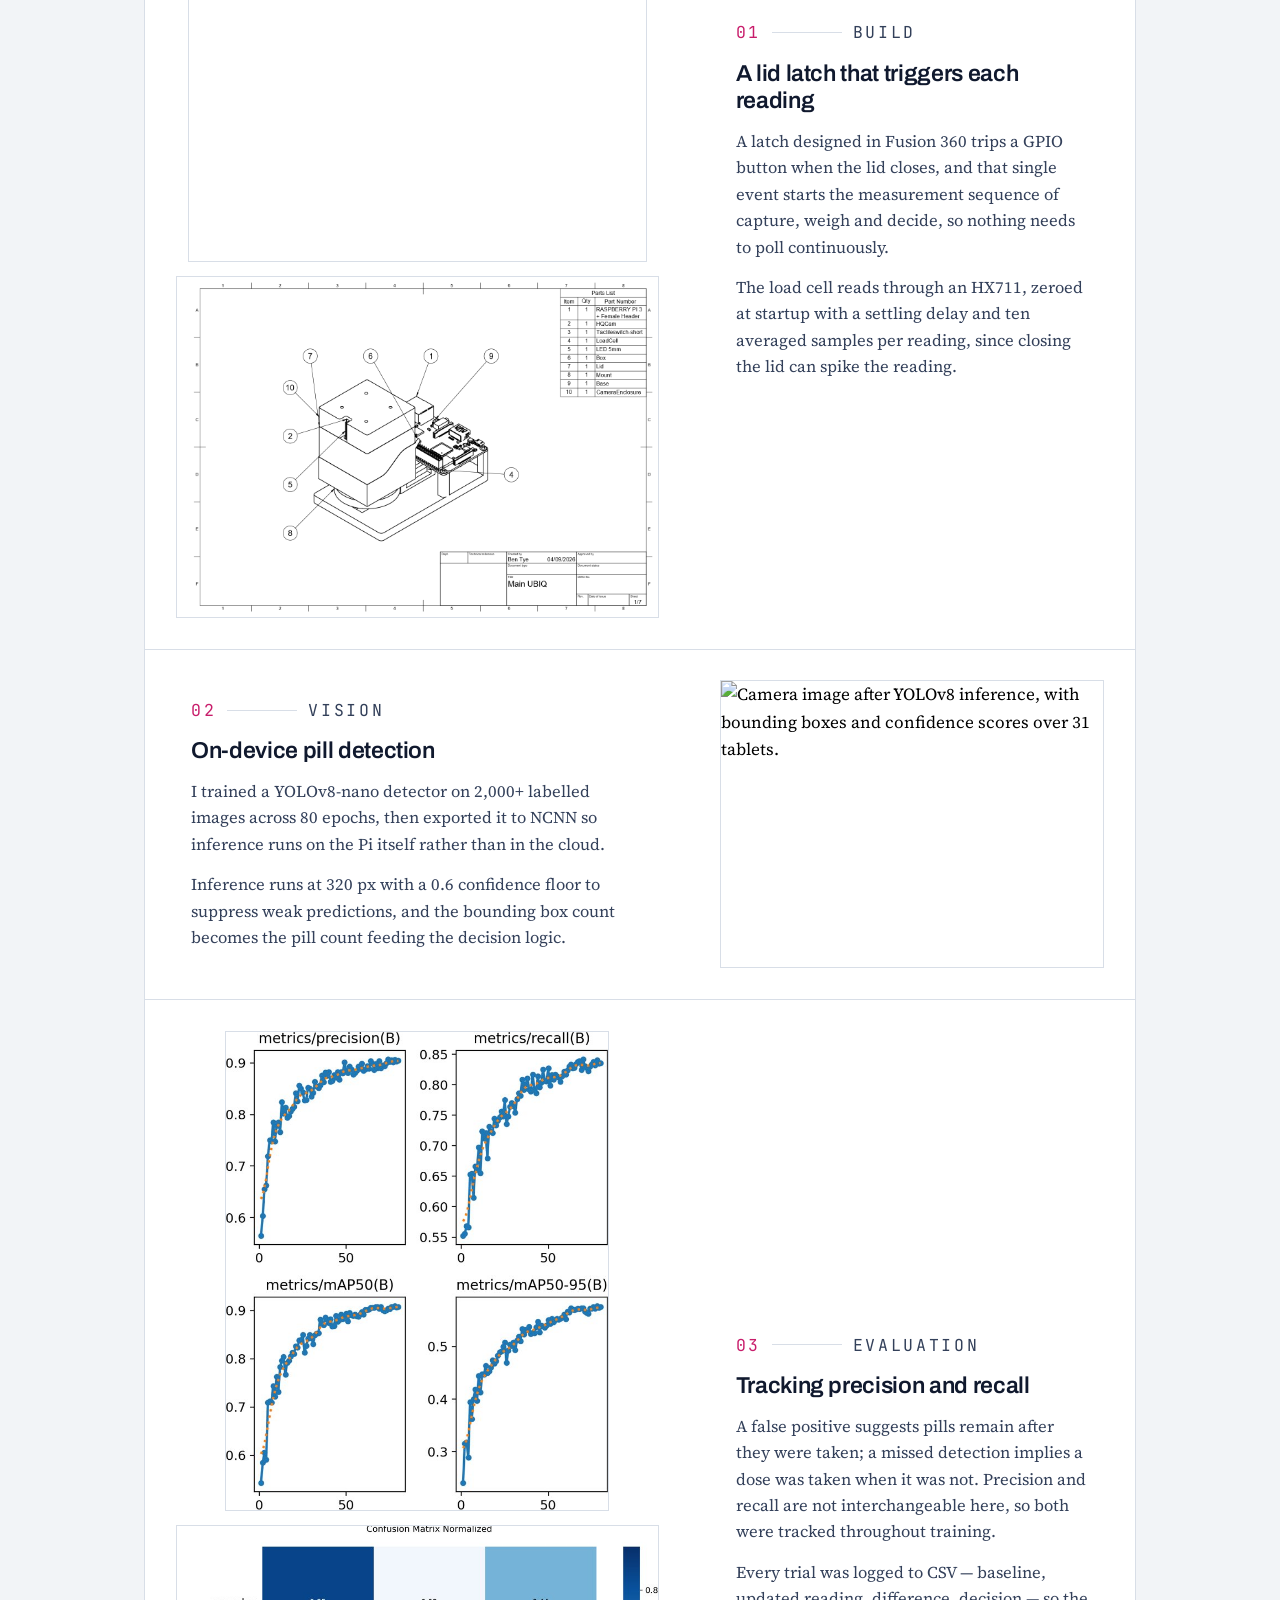
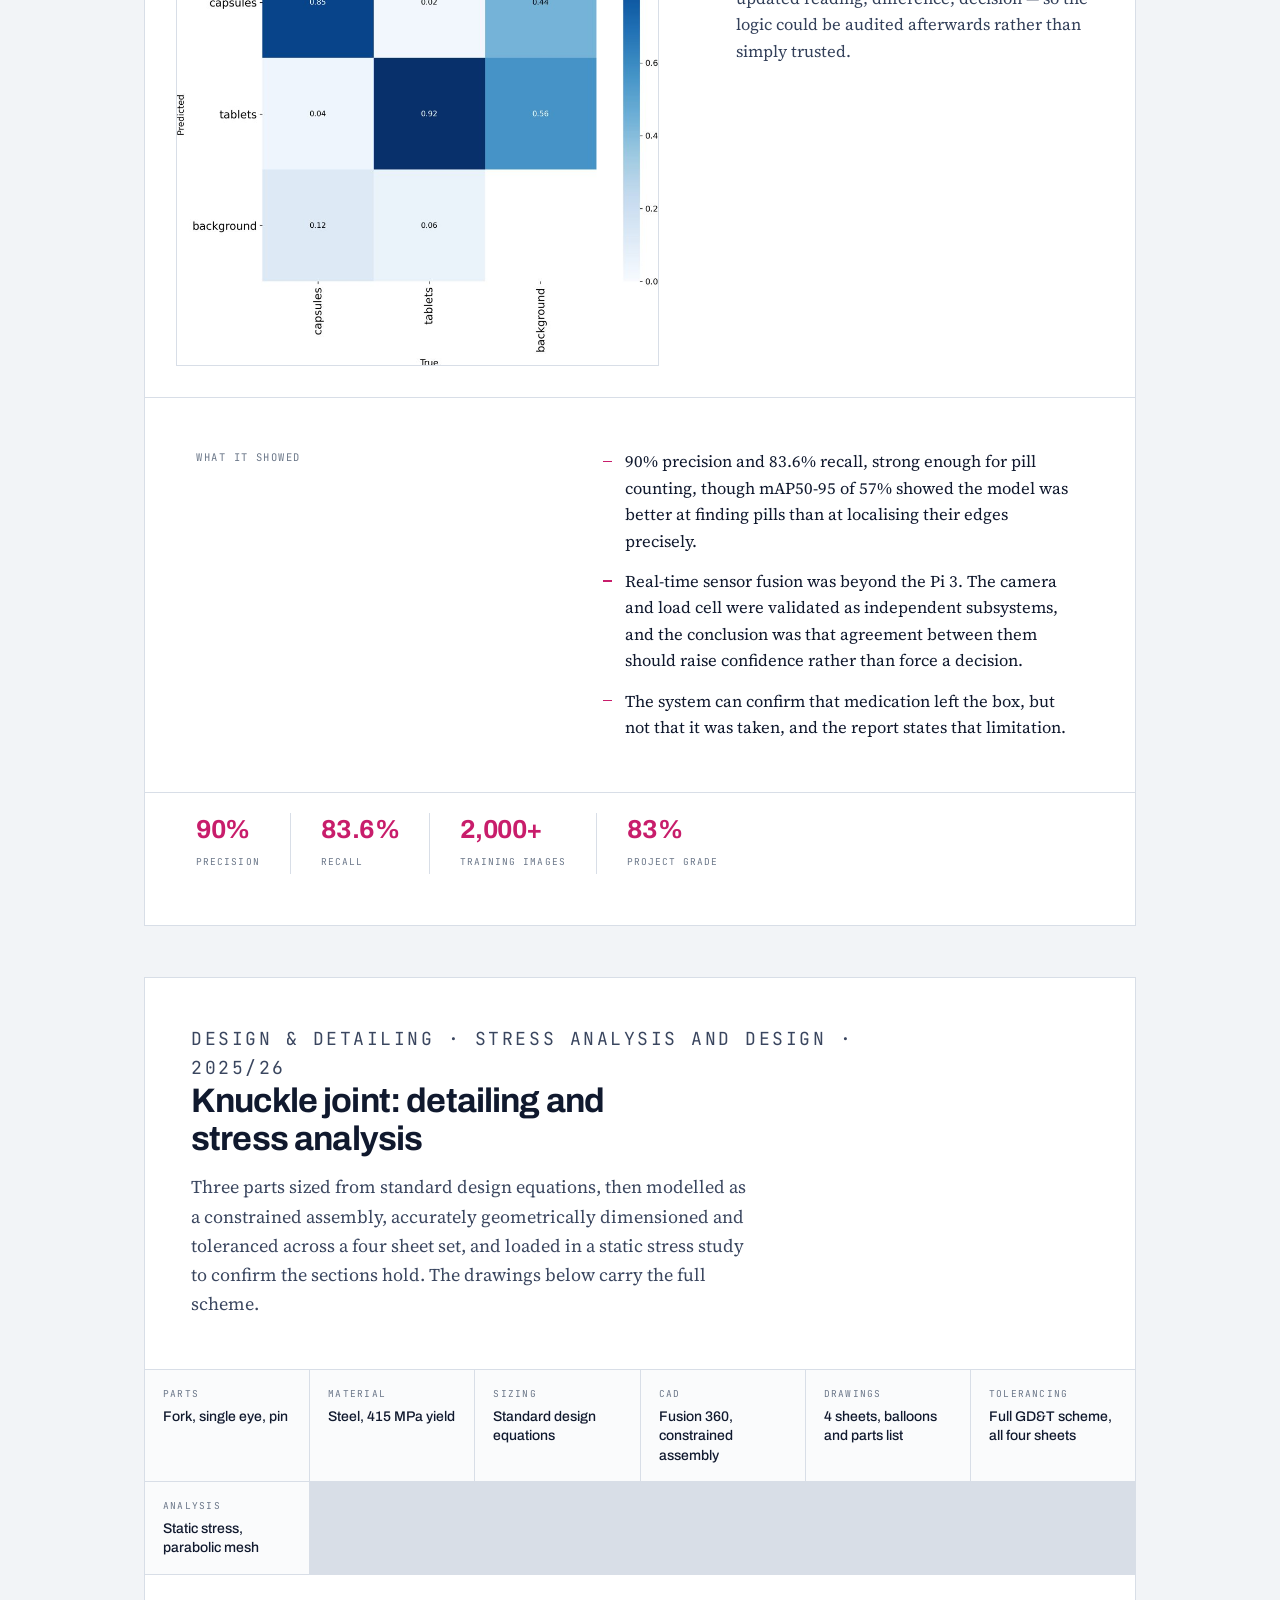
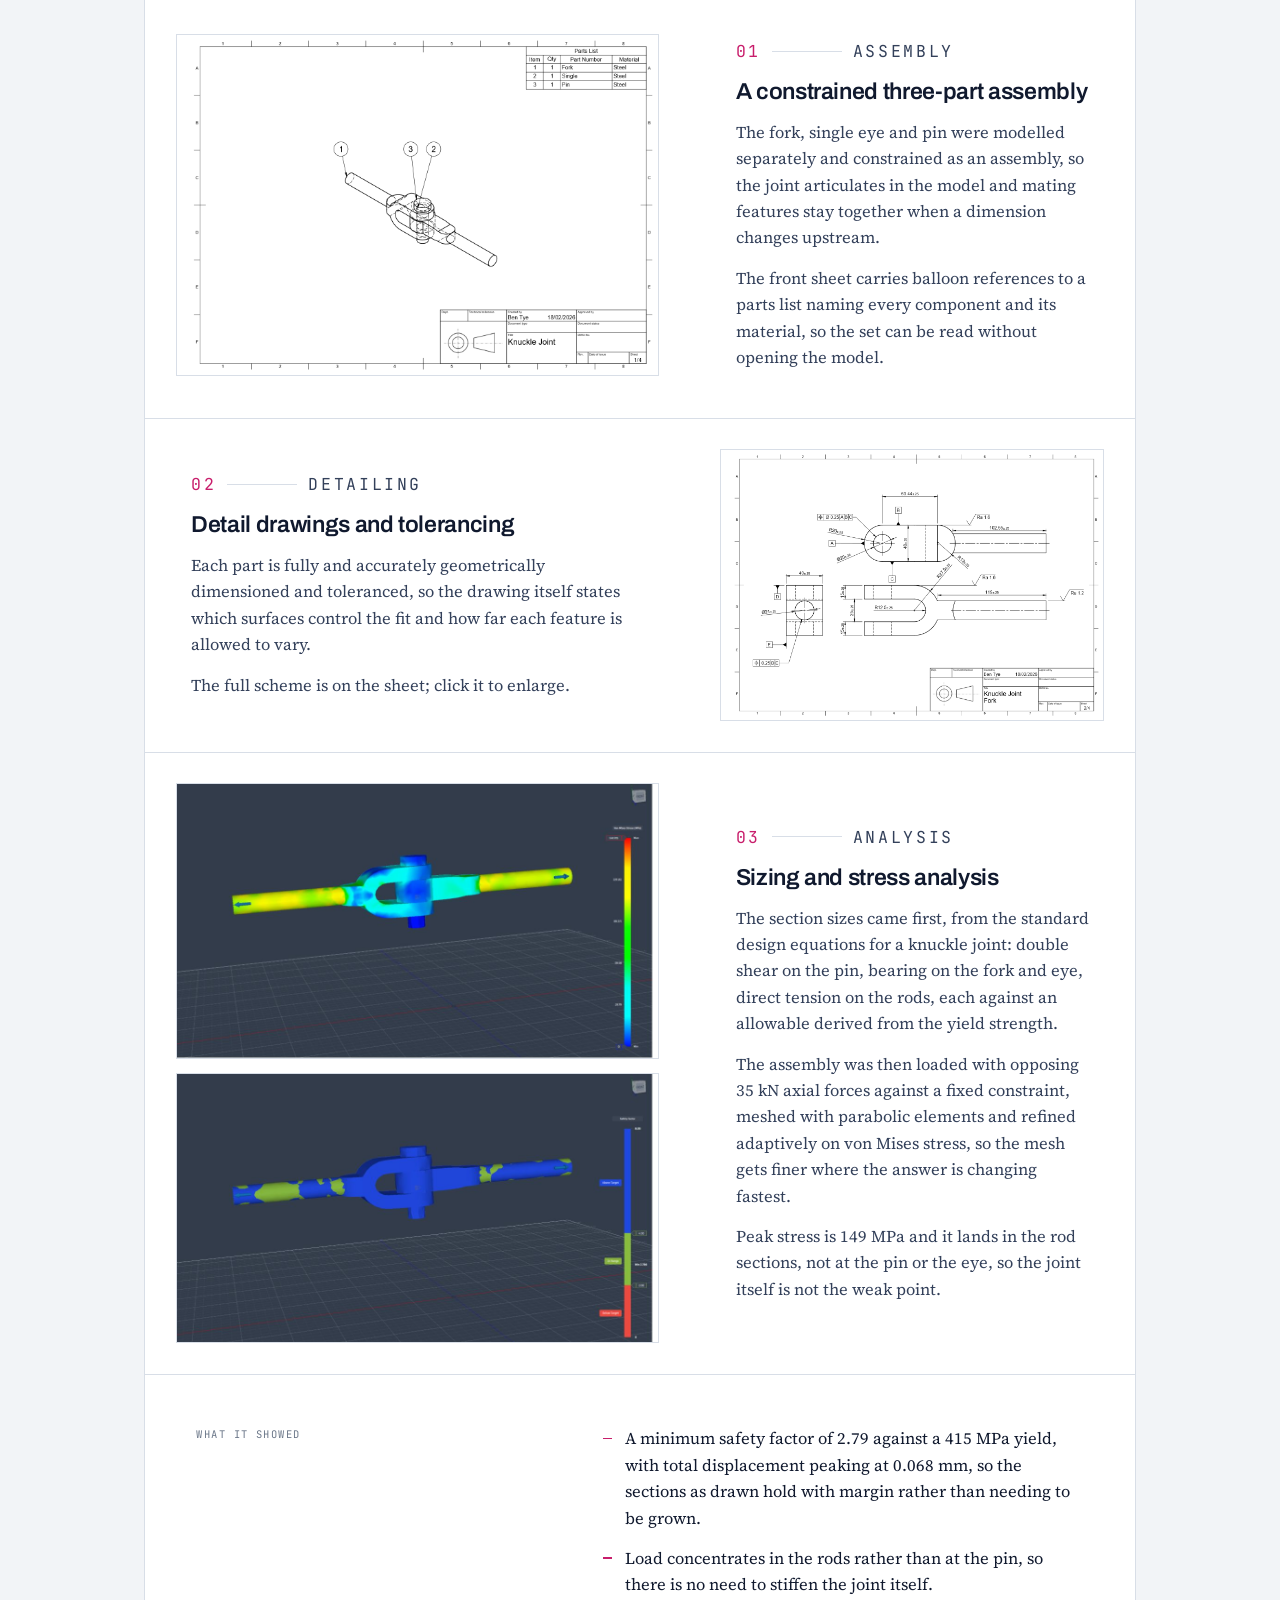
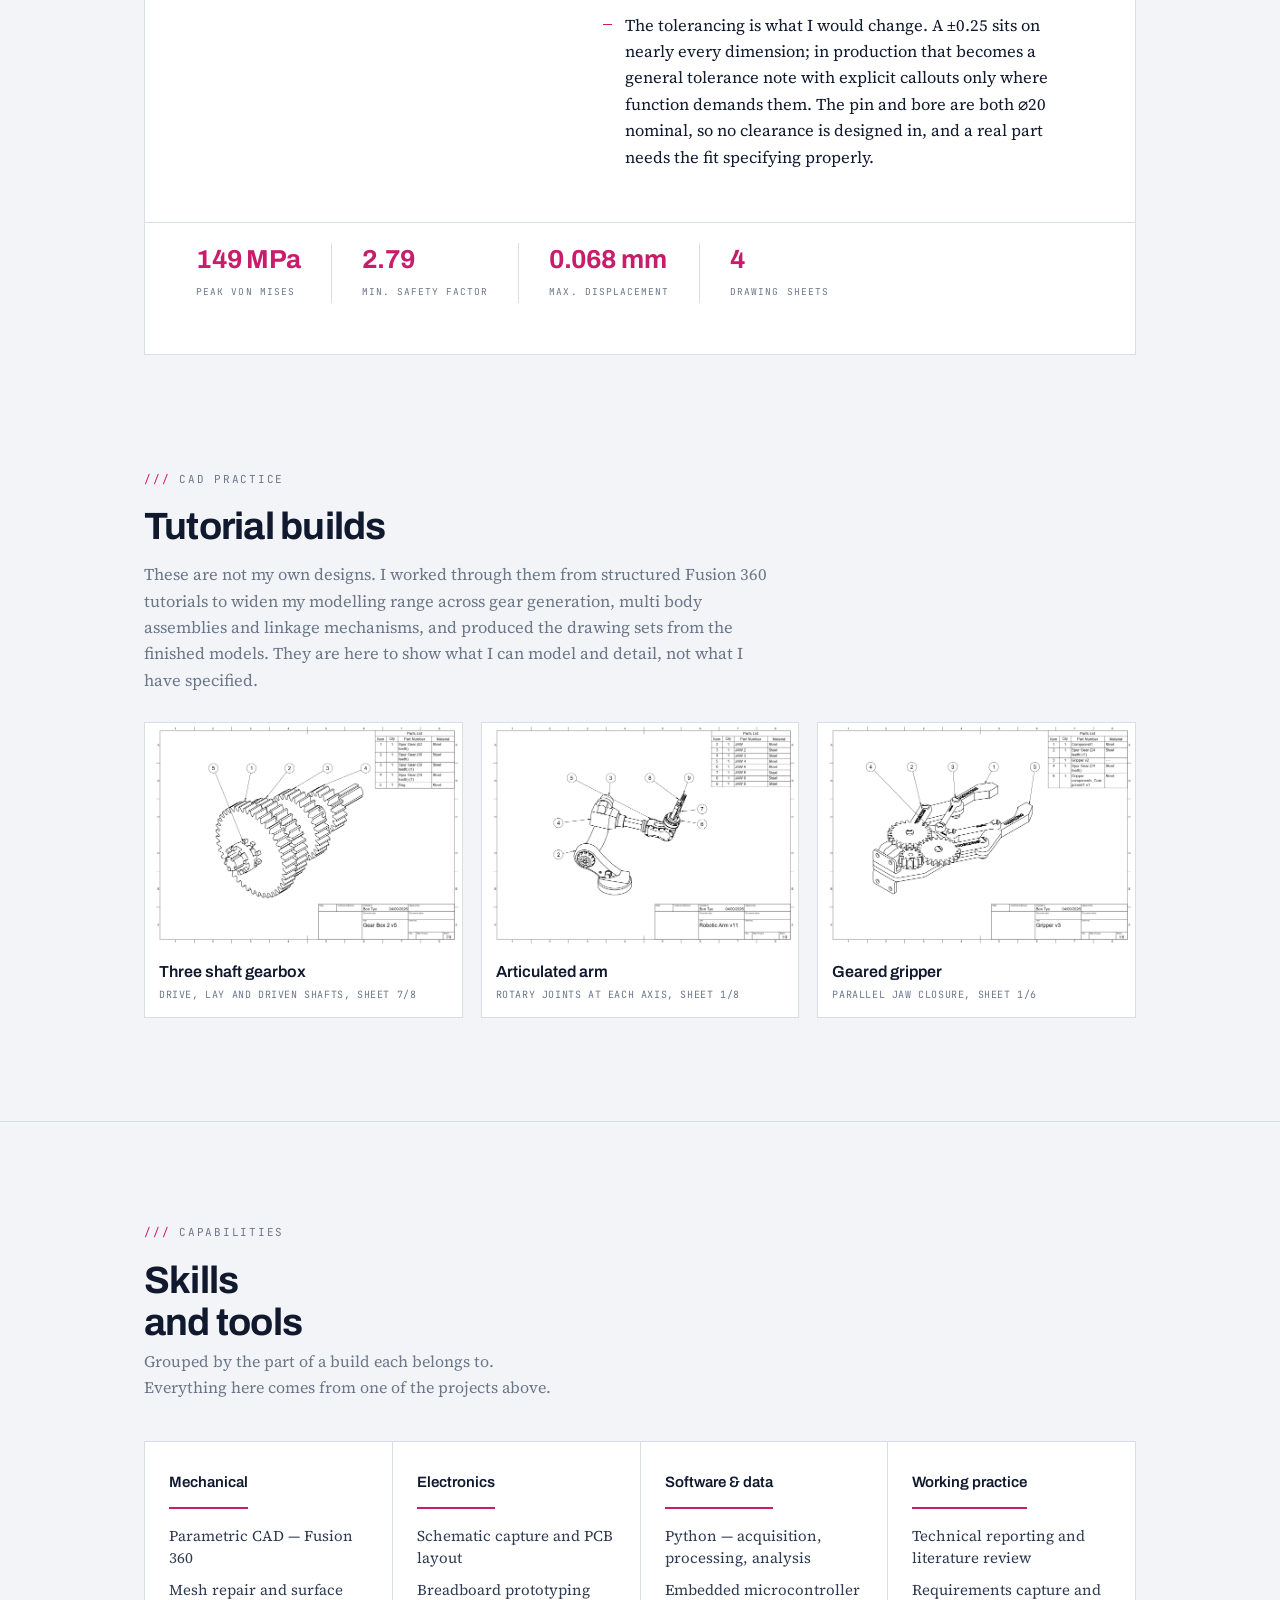
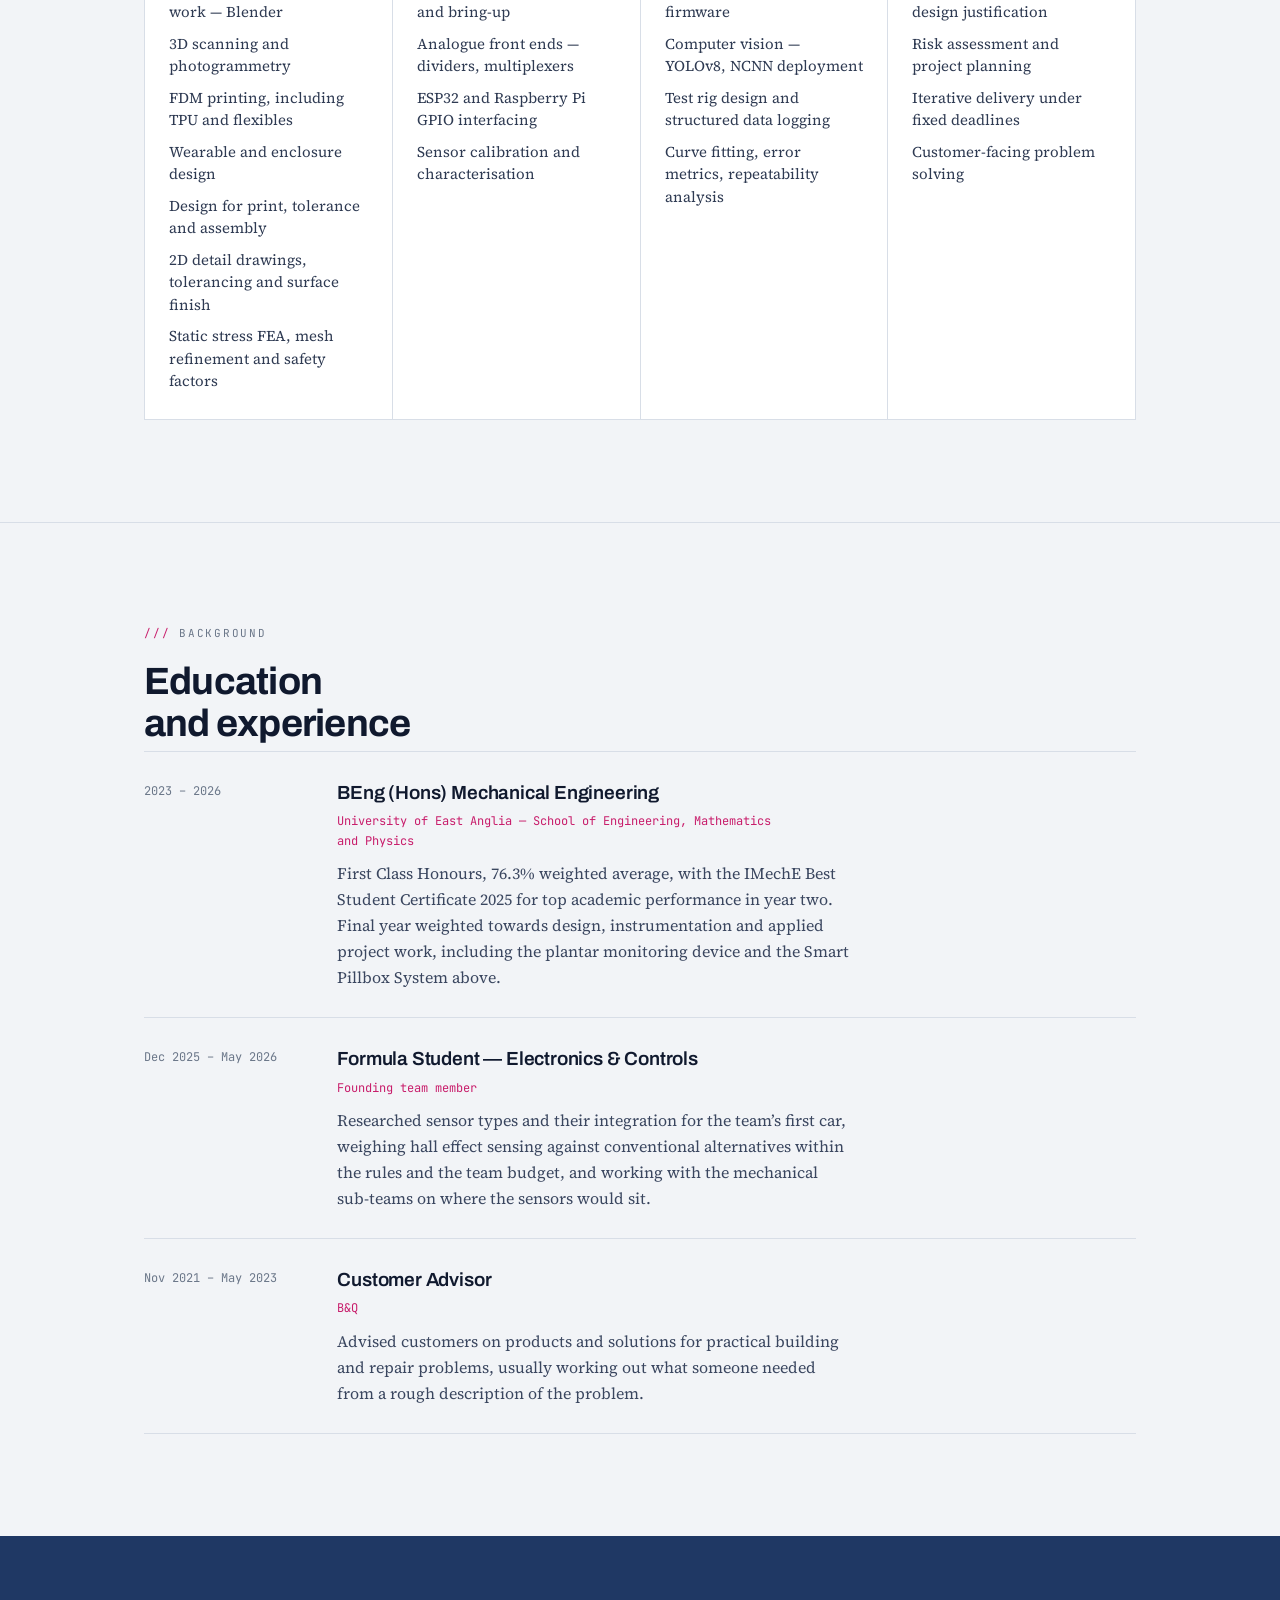
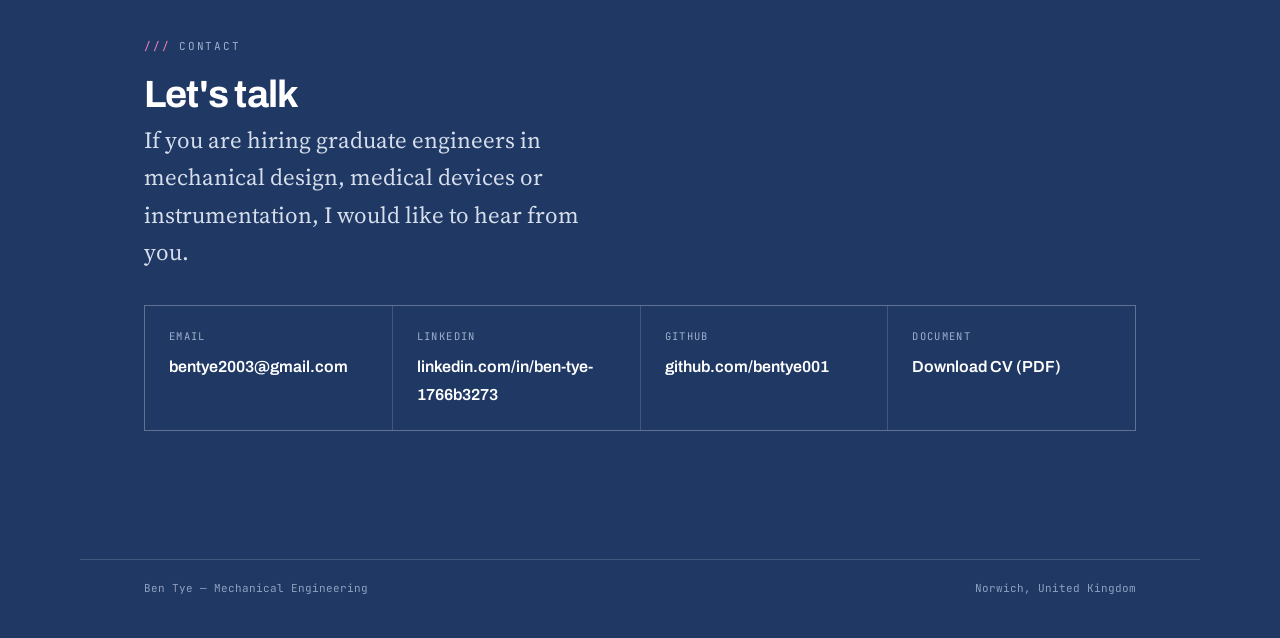
==== commit 3690e0a5: "Rewrite the last slogan line in the trial results Co-Authored-By: Claude Opus 5.5 <noreply@anthropic" ====
--- a/index.html
+++ b/index.html
@@ -228,7 +228,7 @@
         <div class="stage-text">
           <p class="stage-n"><b>05</b><span></span>Results</p>
           <h4>Standing and walking trials</h4>
-          <p>Standing trials showed the puck concentrating load at the rear and forefoot while the dome spread it more evenly — geometry altering <em>distribution</em>, not just magnitude.</p>
+          <p>Standing trials showed the puck concentrating load at the rear and forefoot while the dome spread it more evenly, so the geometry changed how load was distributed as well as its magnitude.</p>
           <p>Walking trials resolved heel strike, mid-stance and toe-off as distinct events, with centre-of-pressure paths tracking heel to toe in the shape you would expect from a healthy gait.</p>
         </div>
       </div>
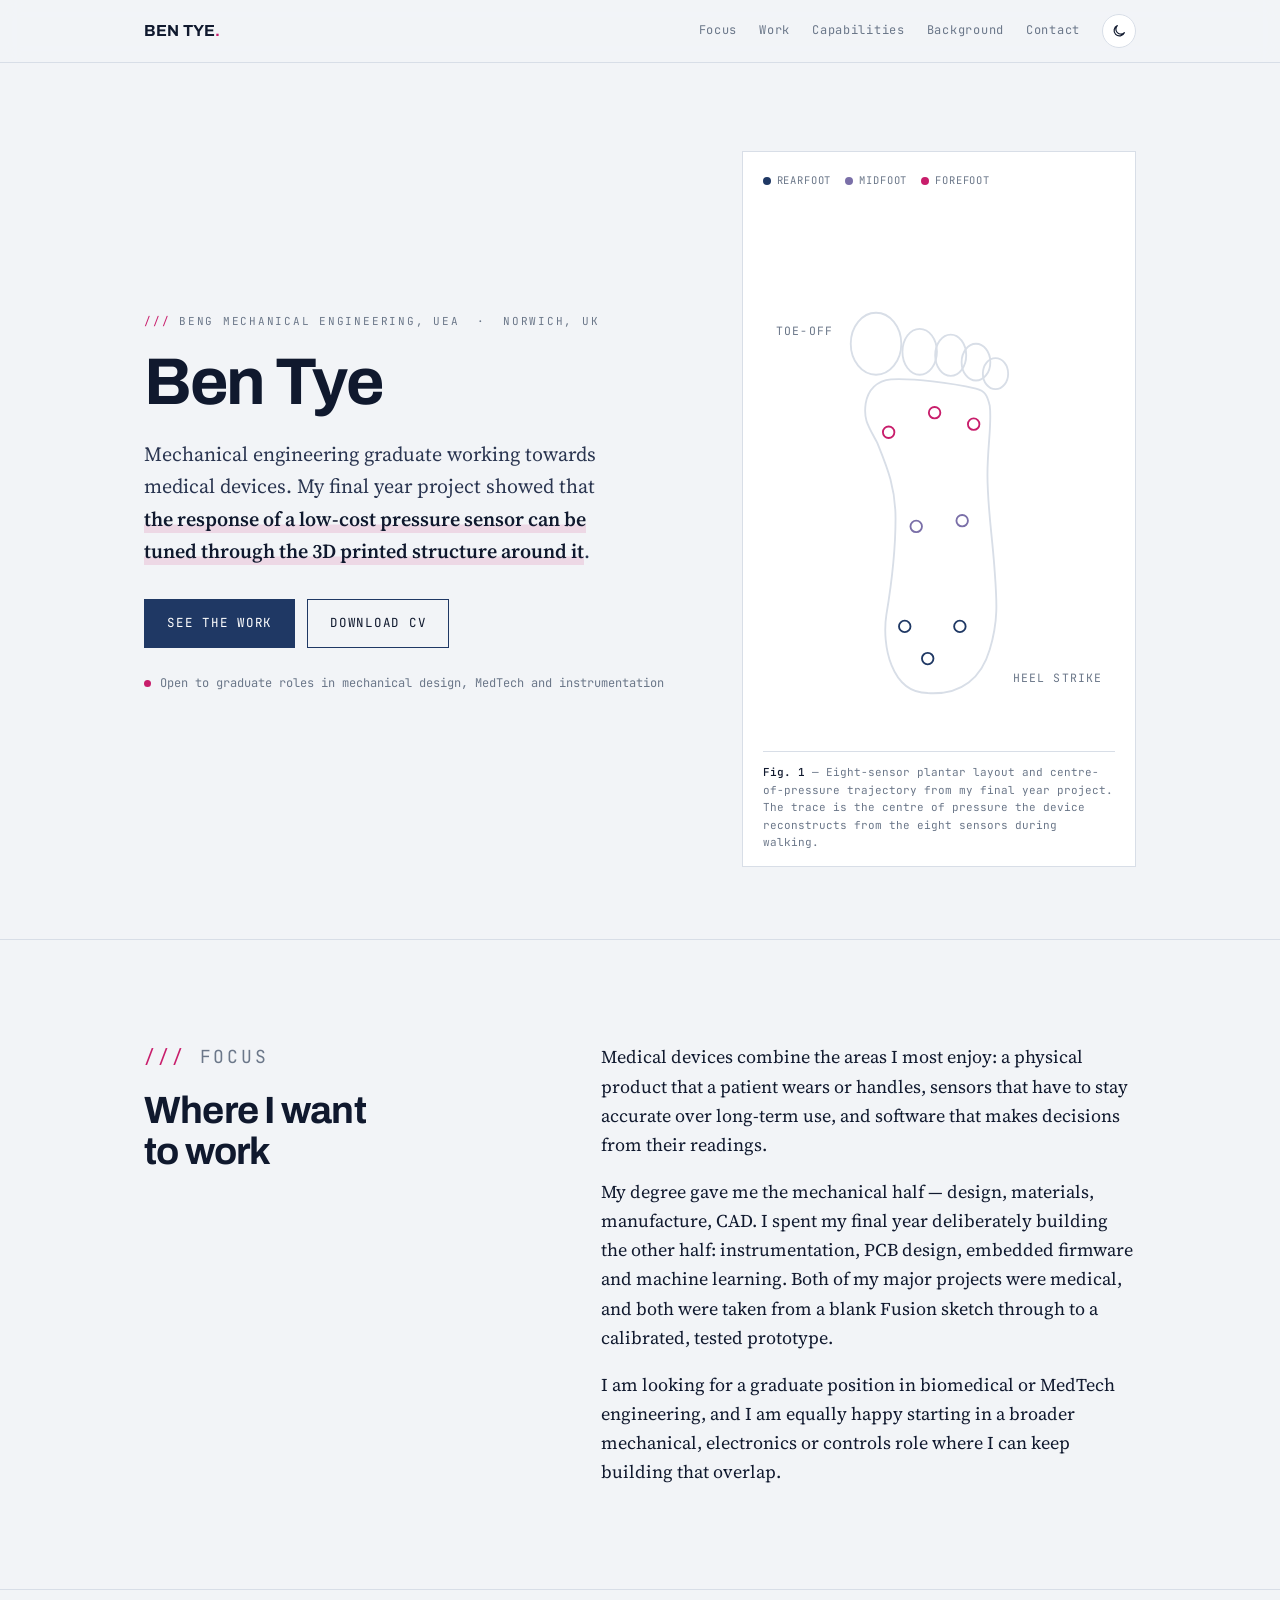
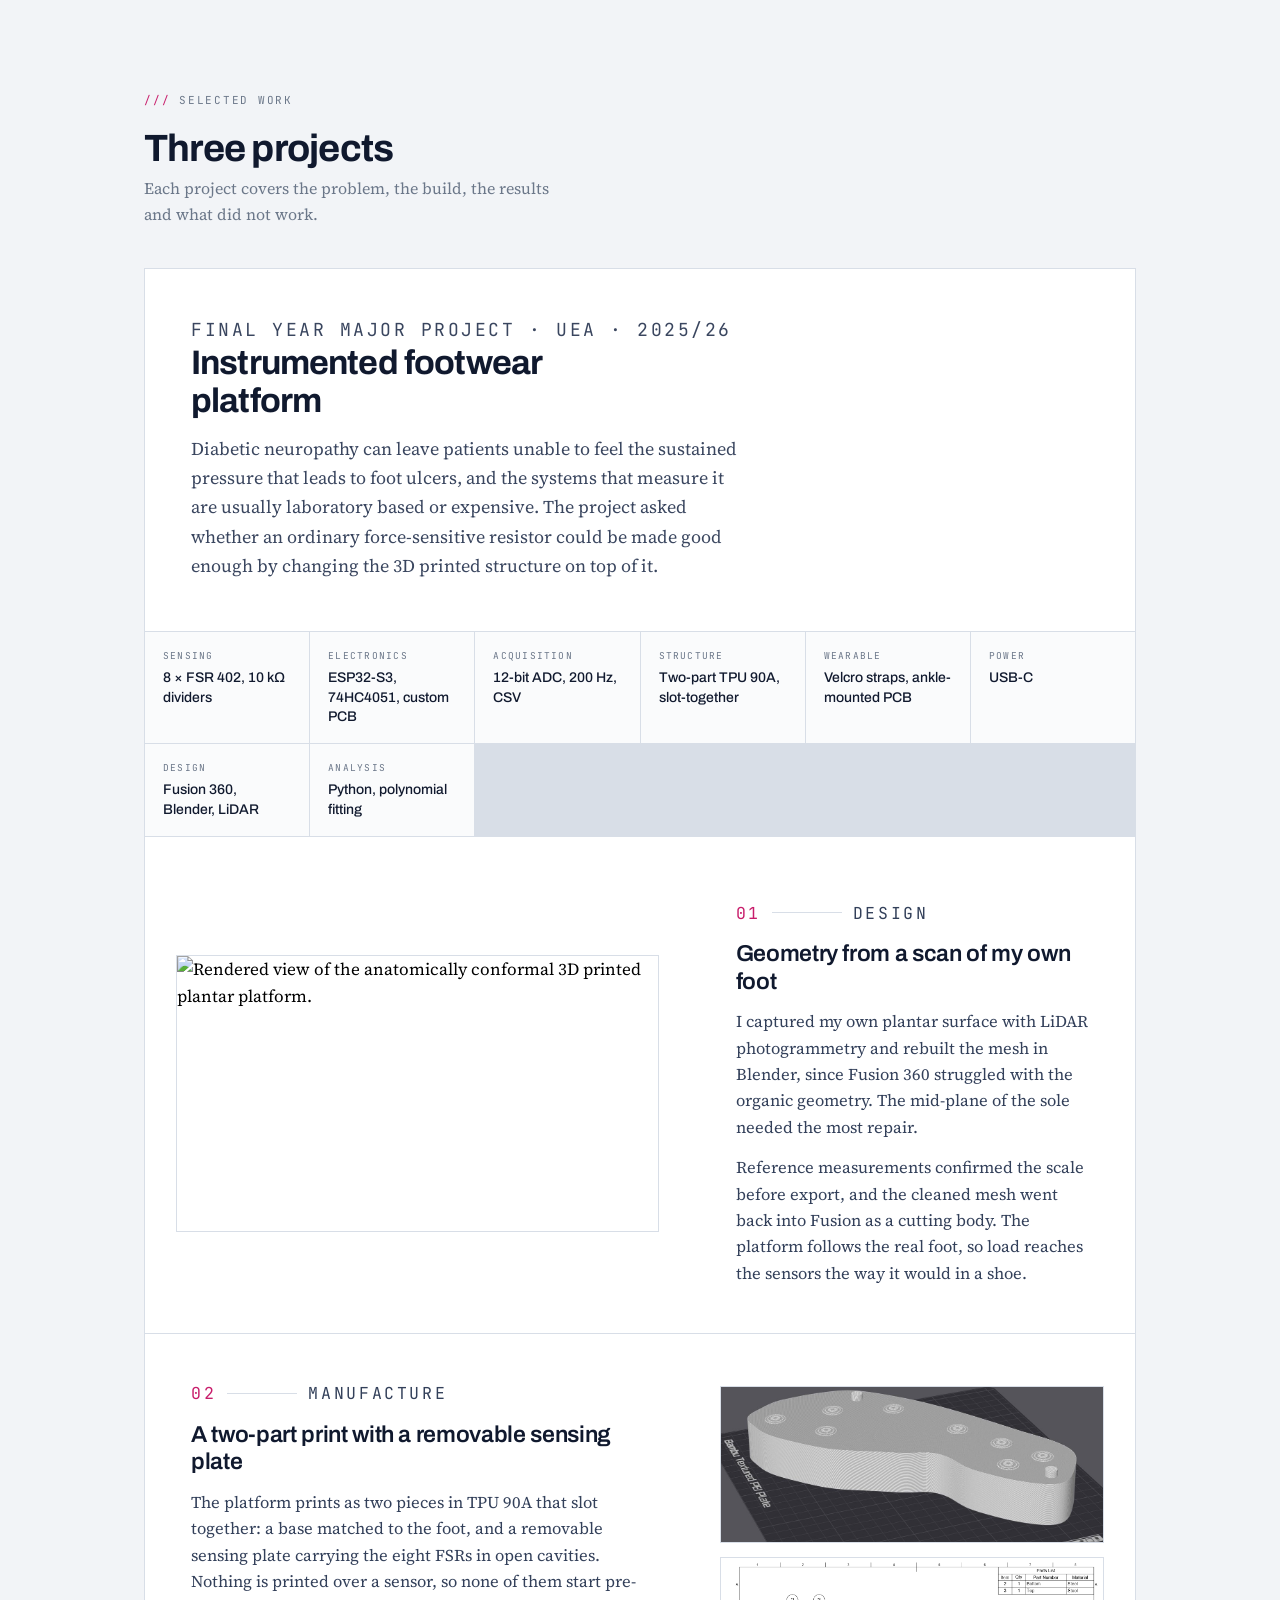
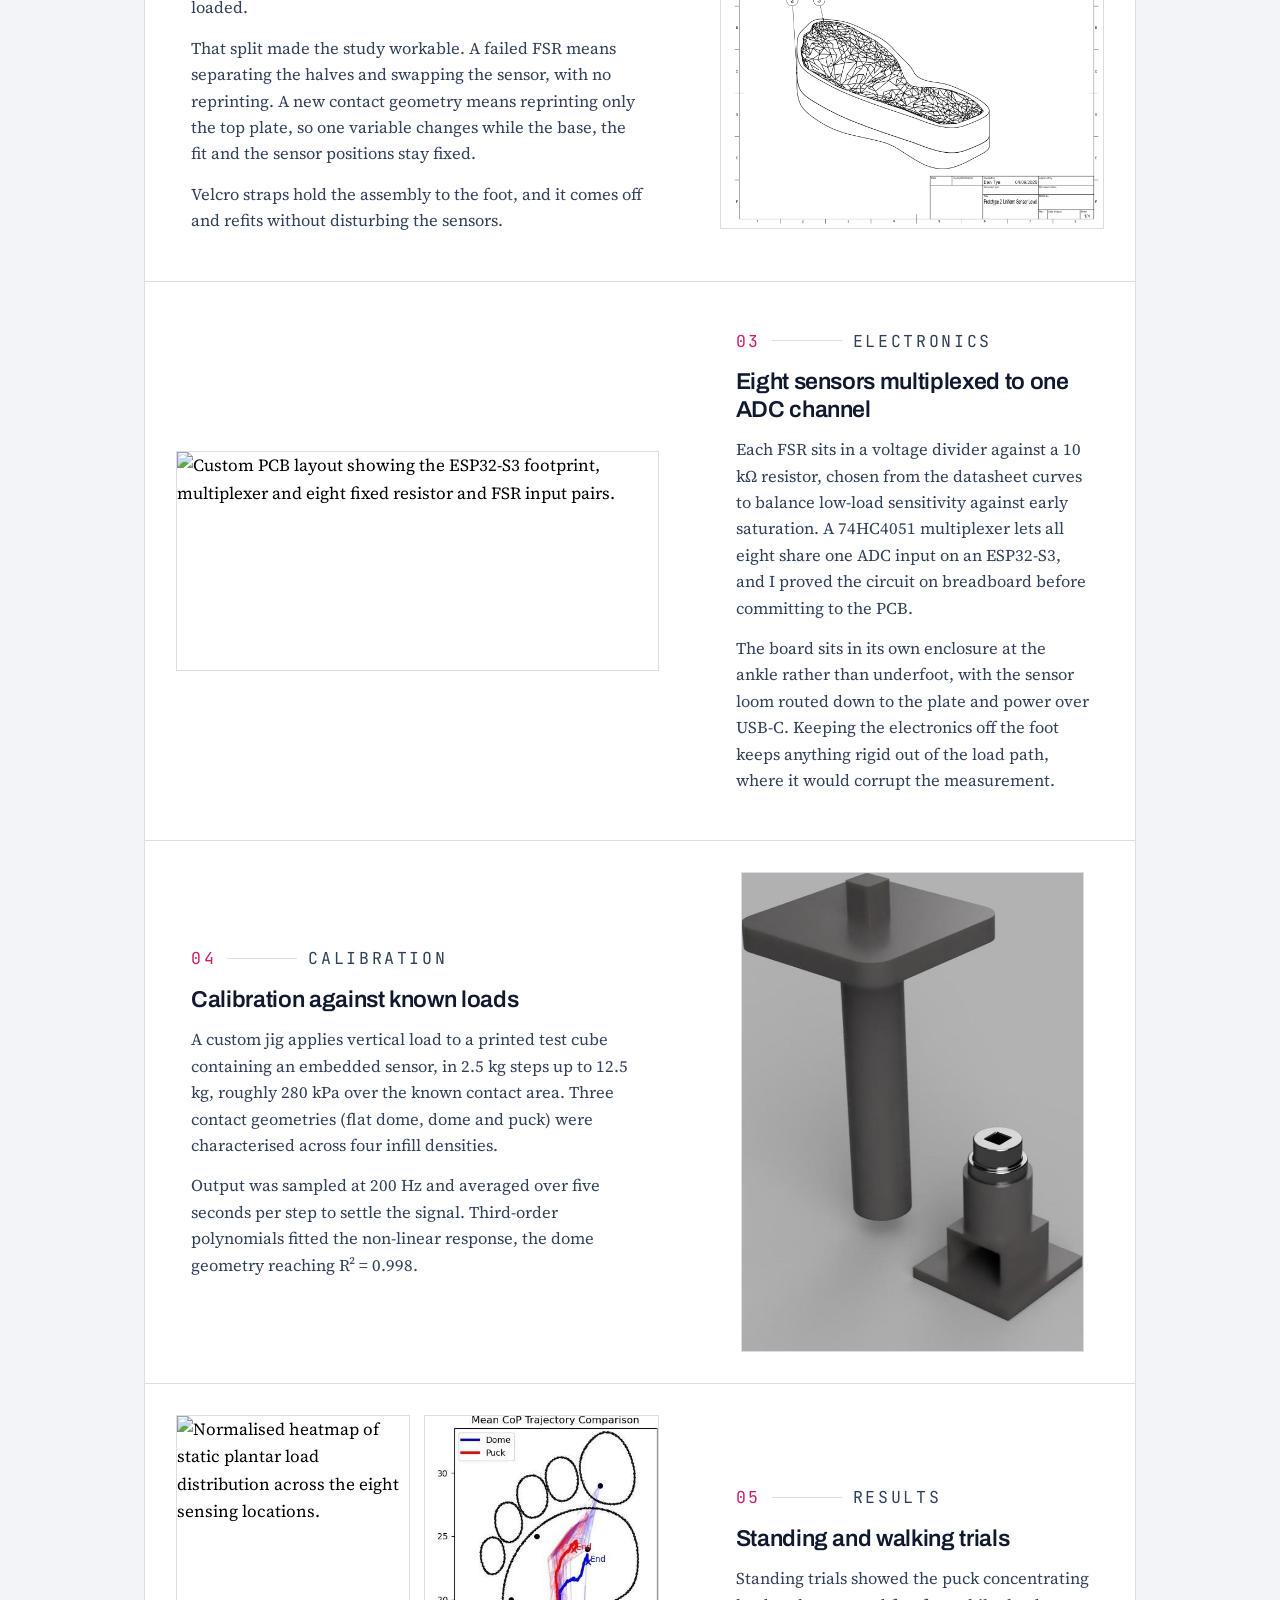
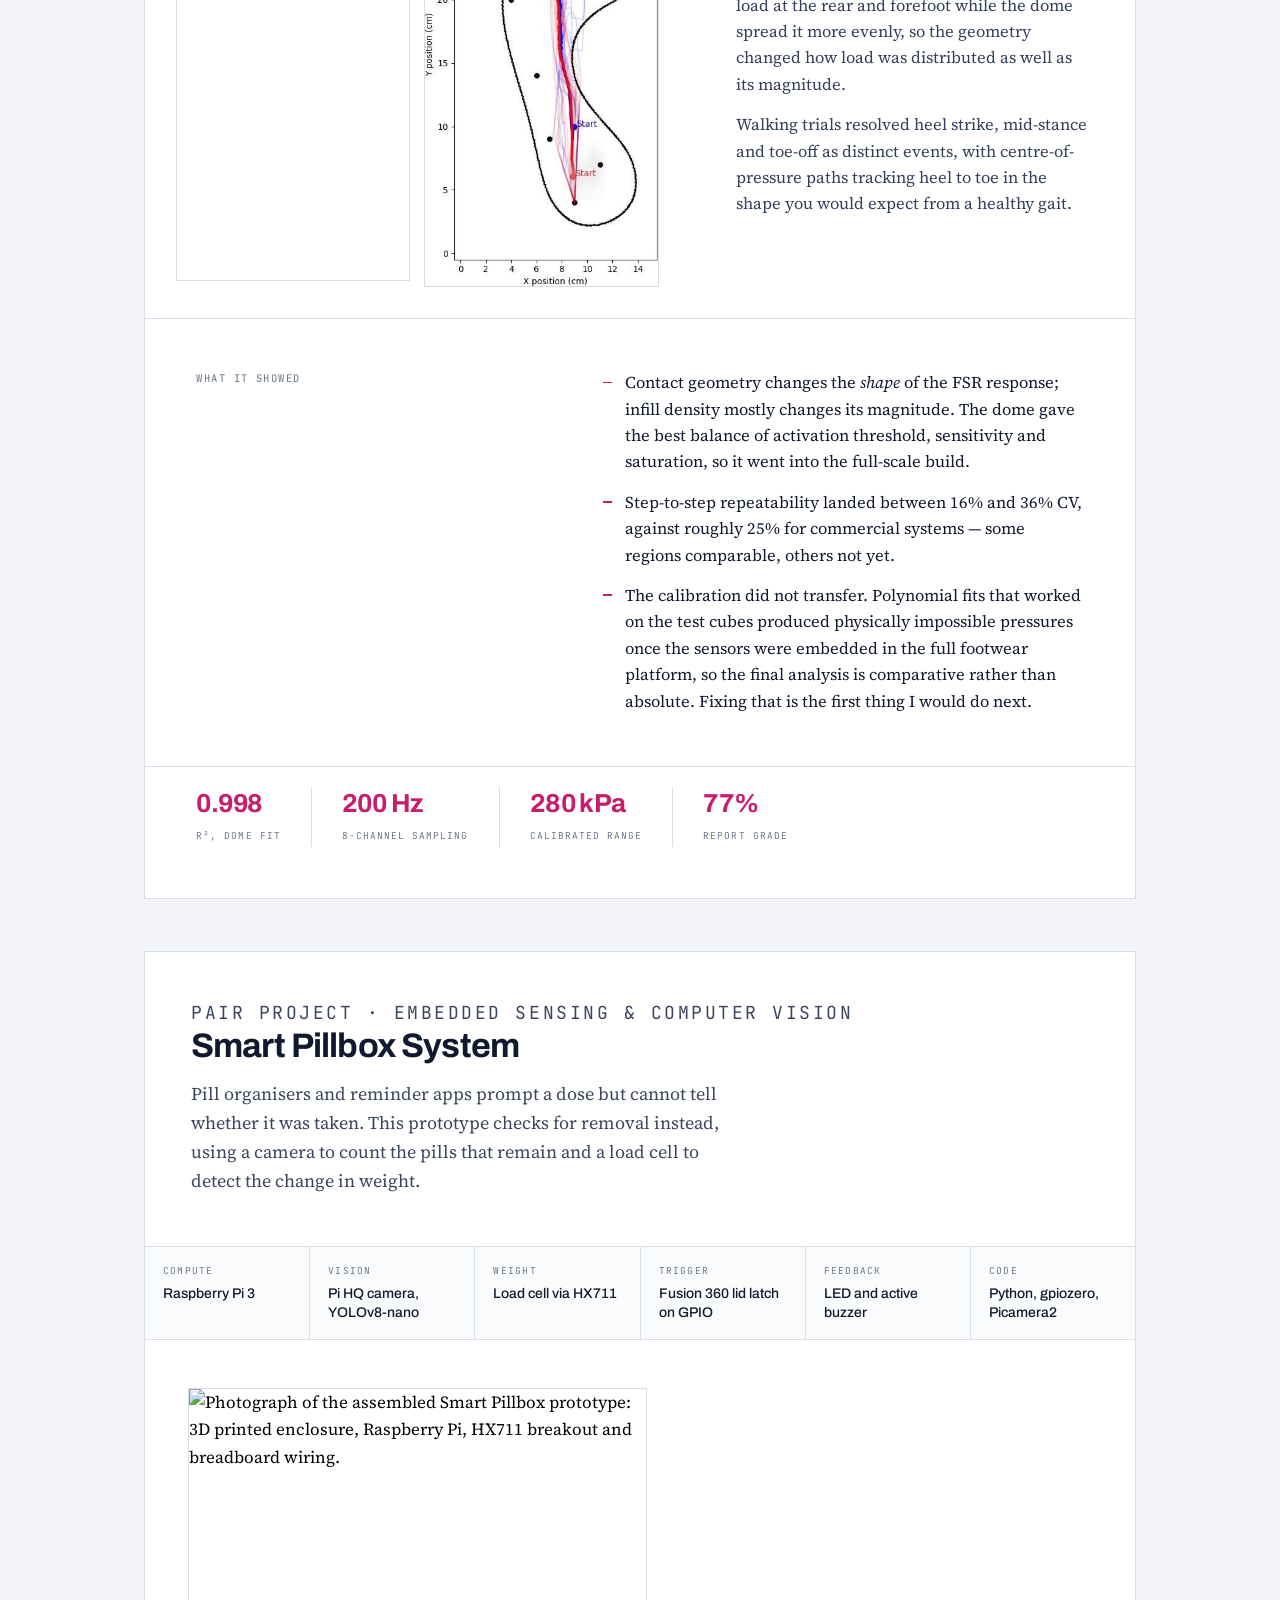
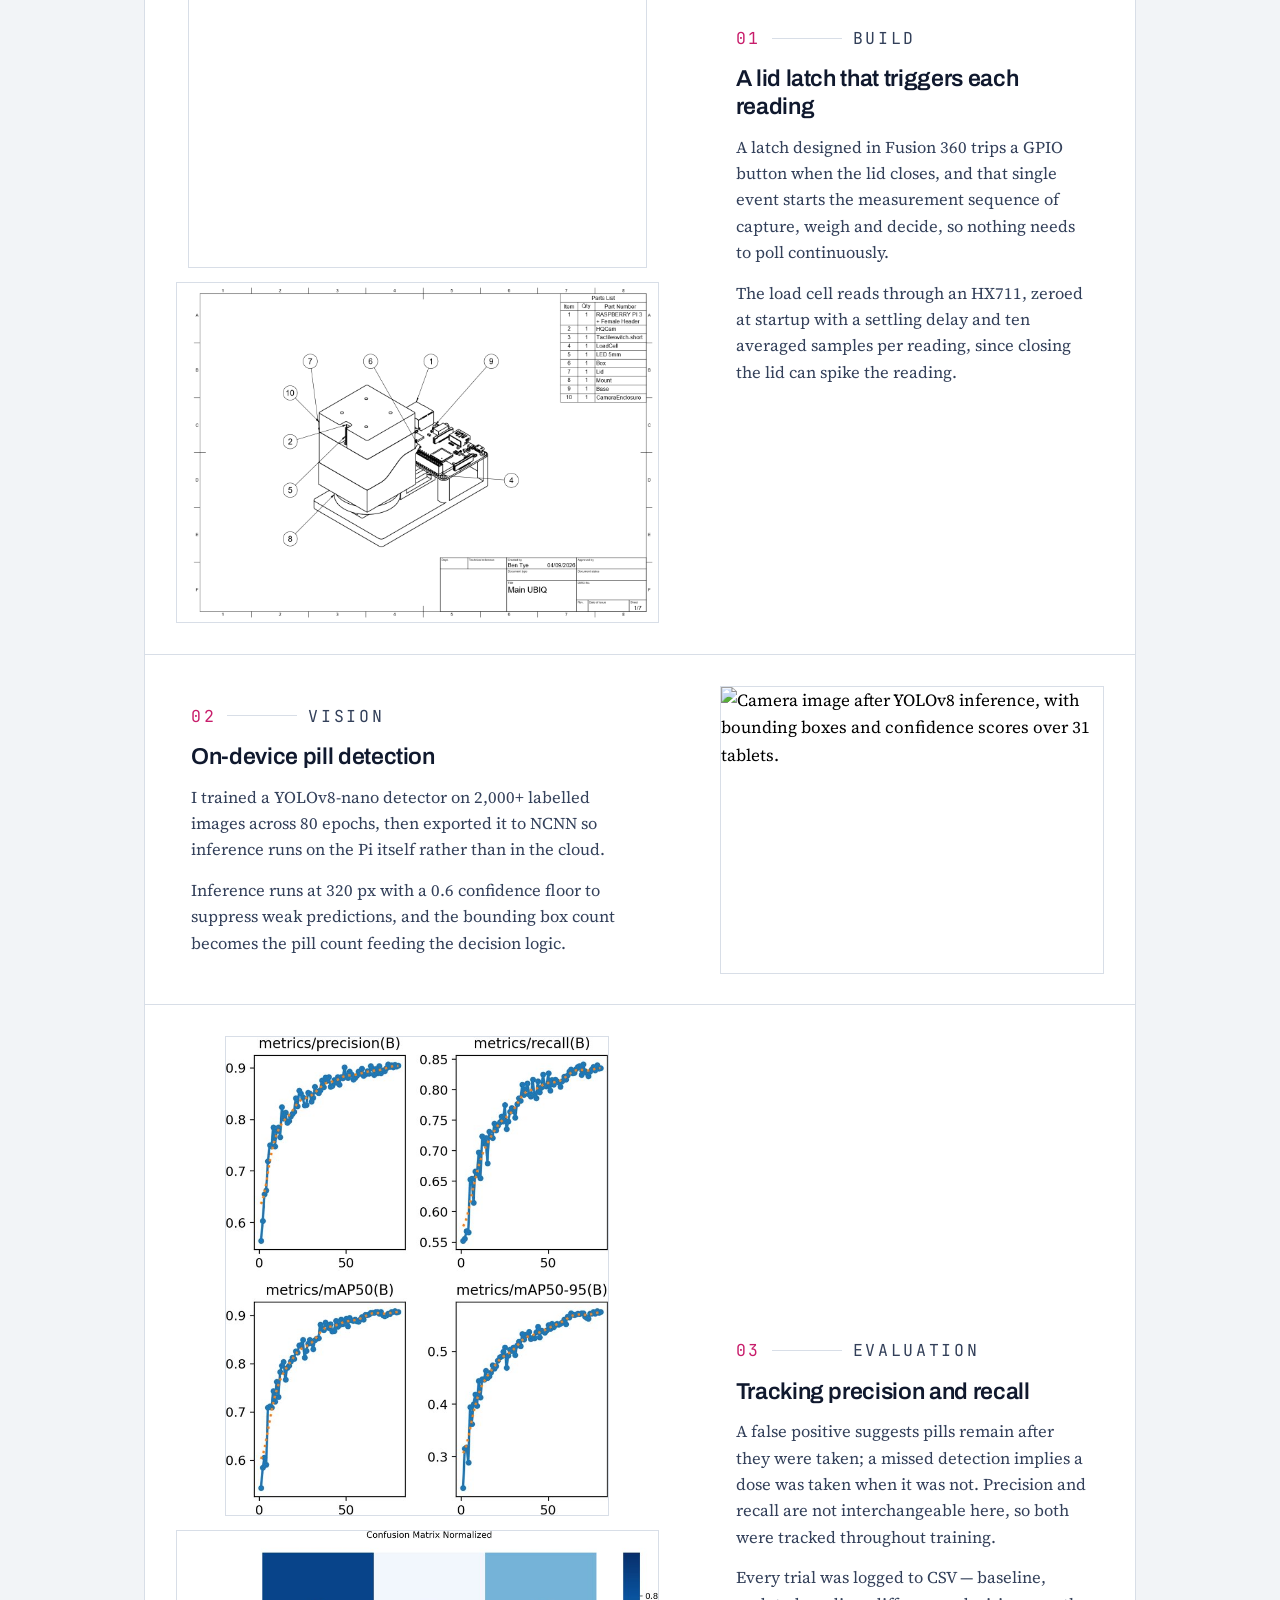
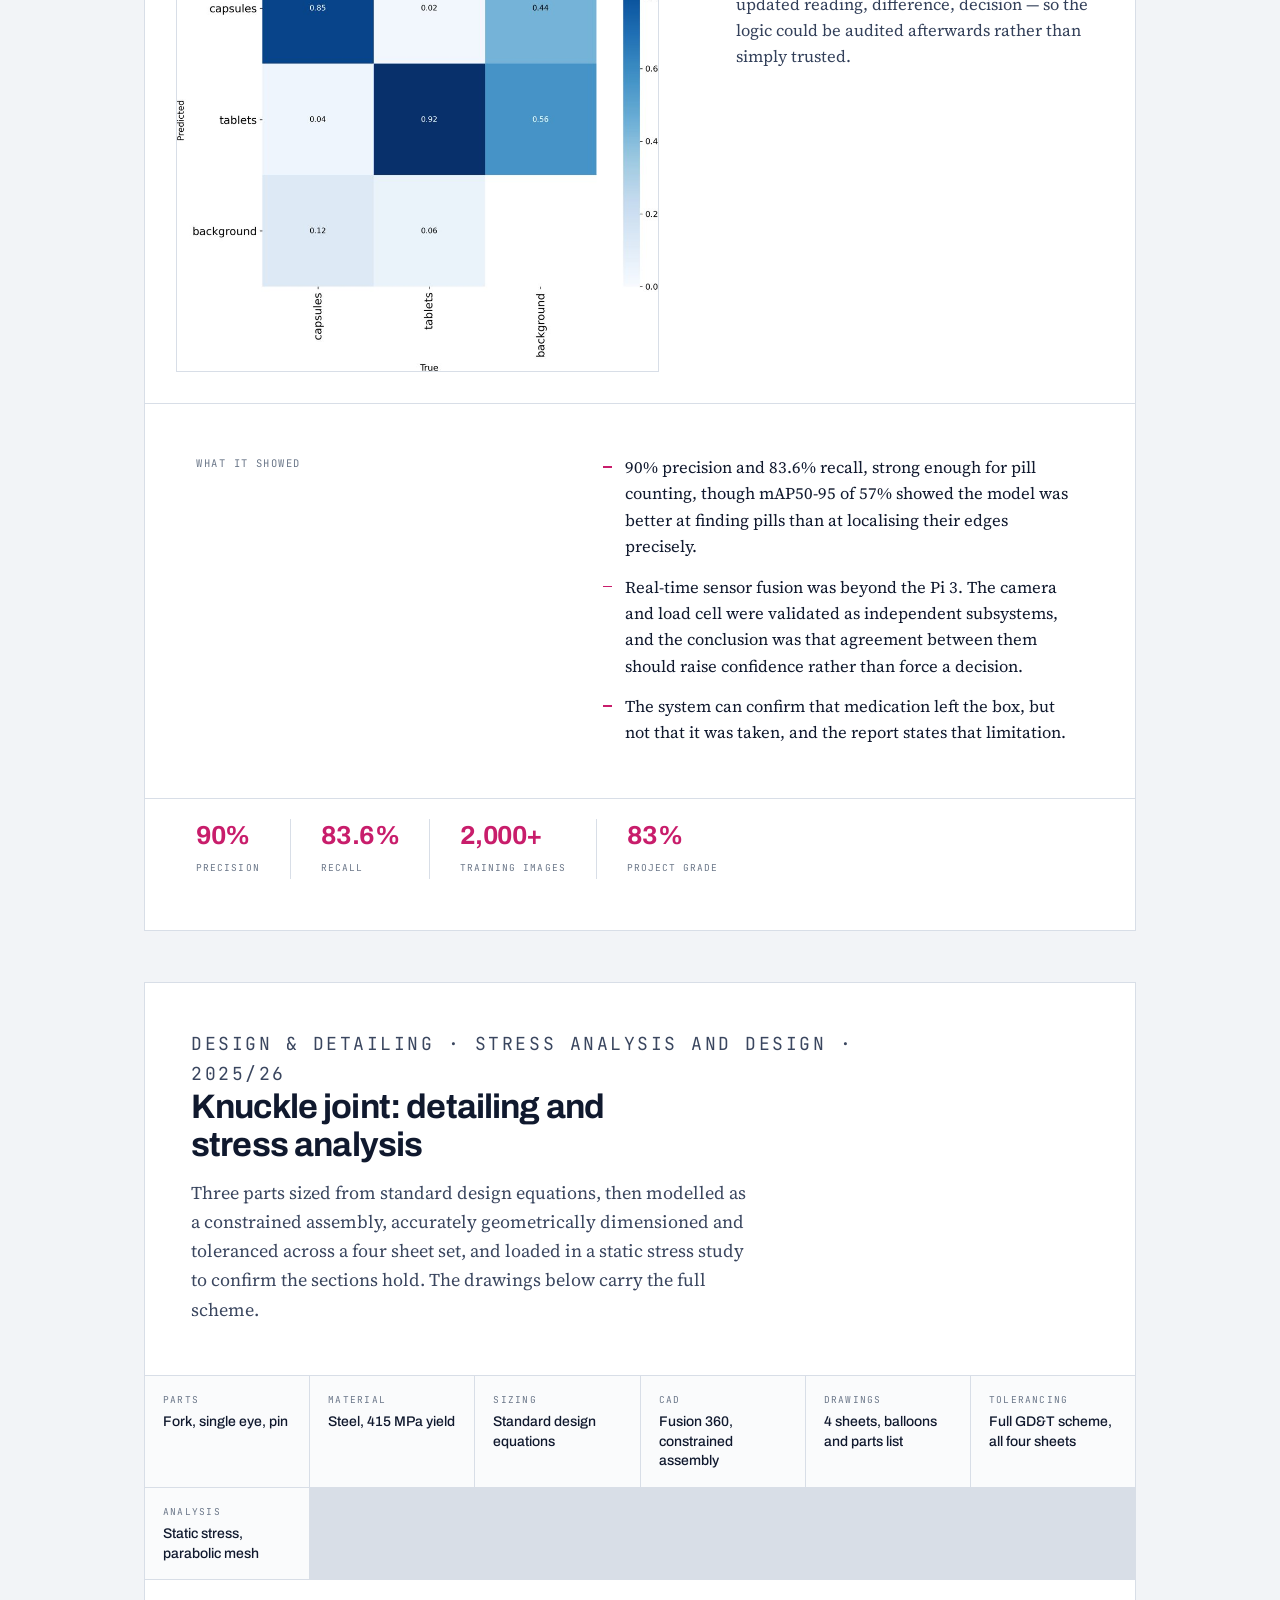
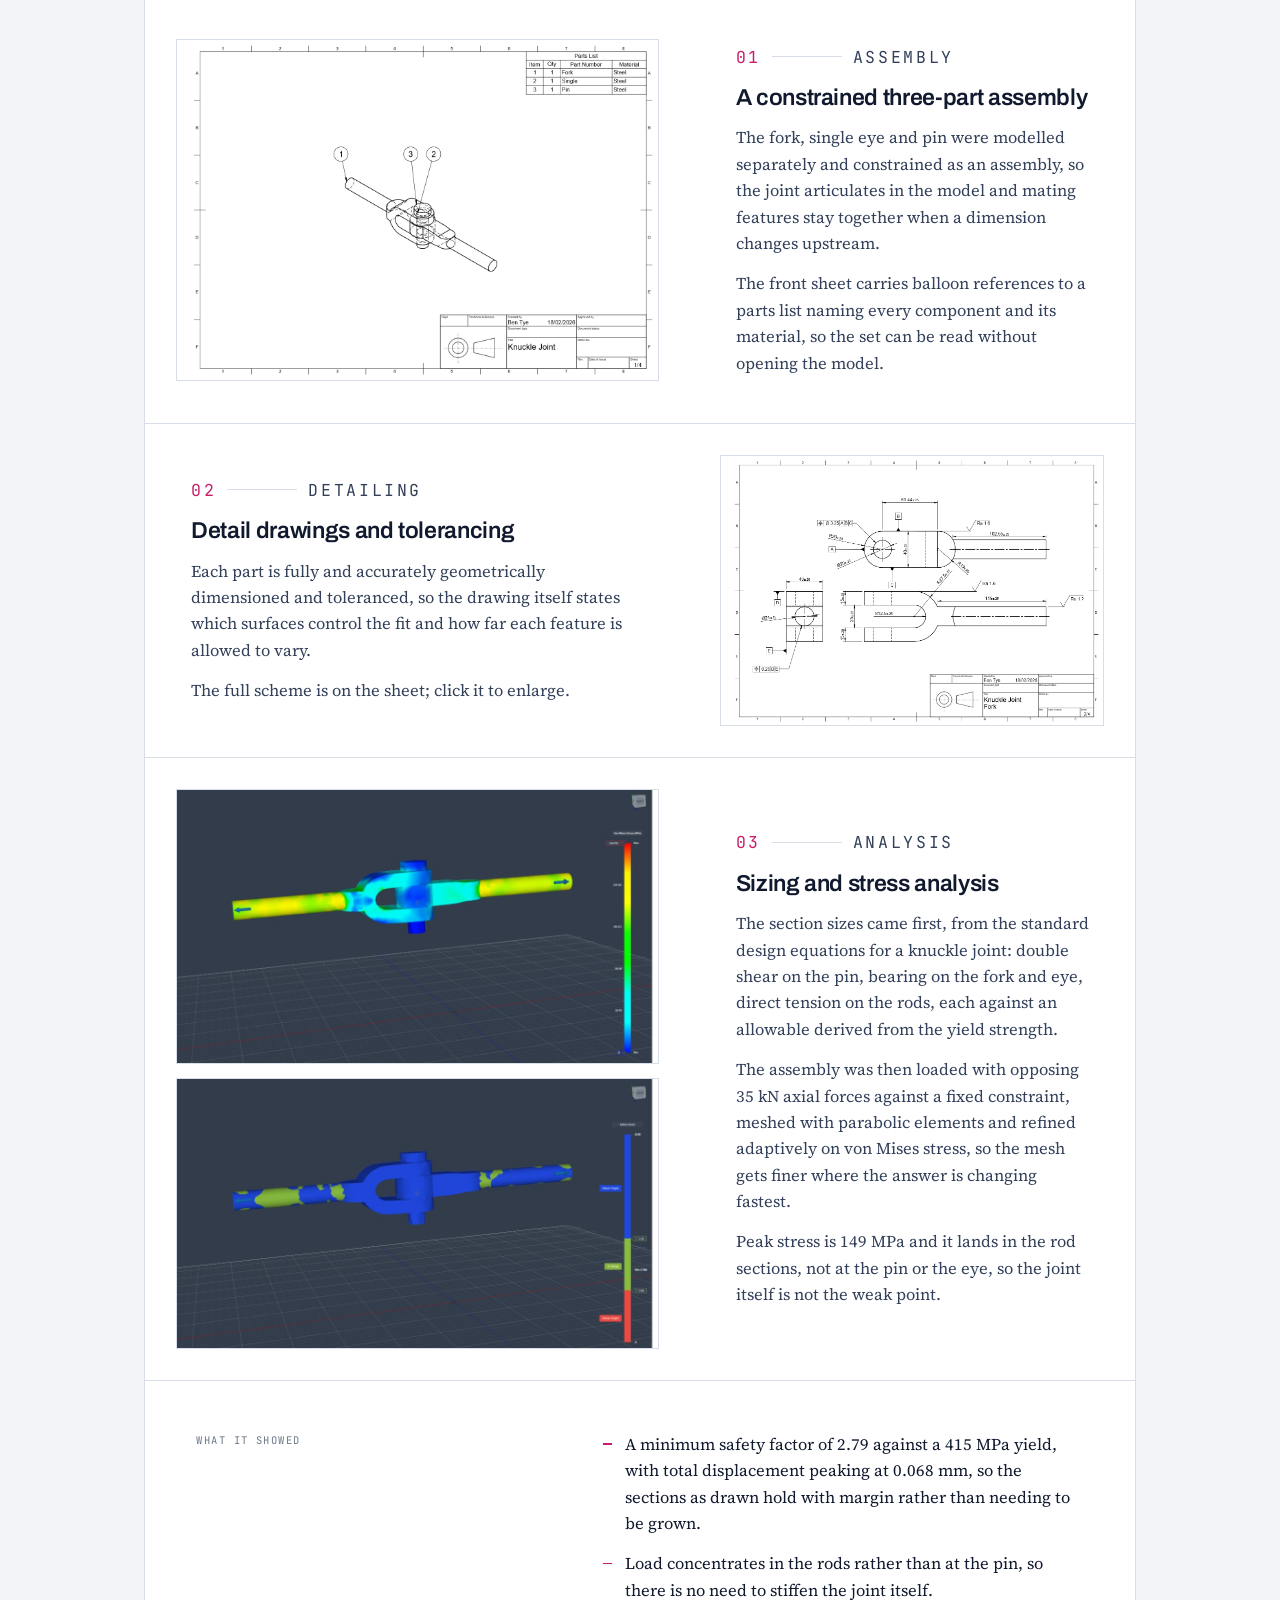
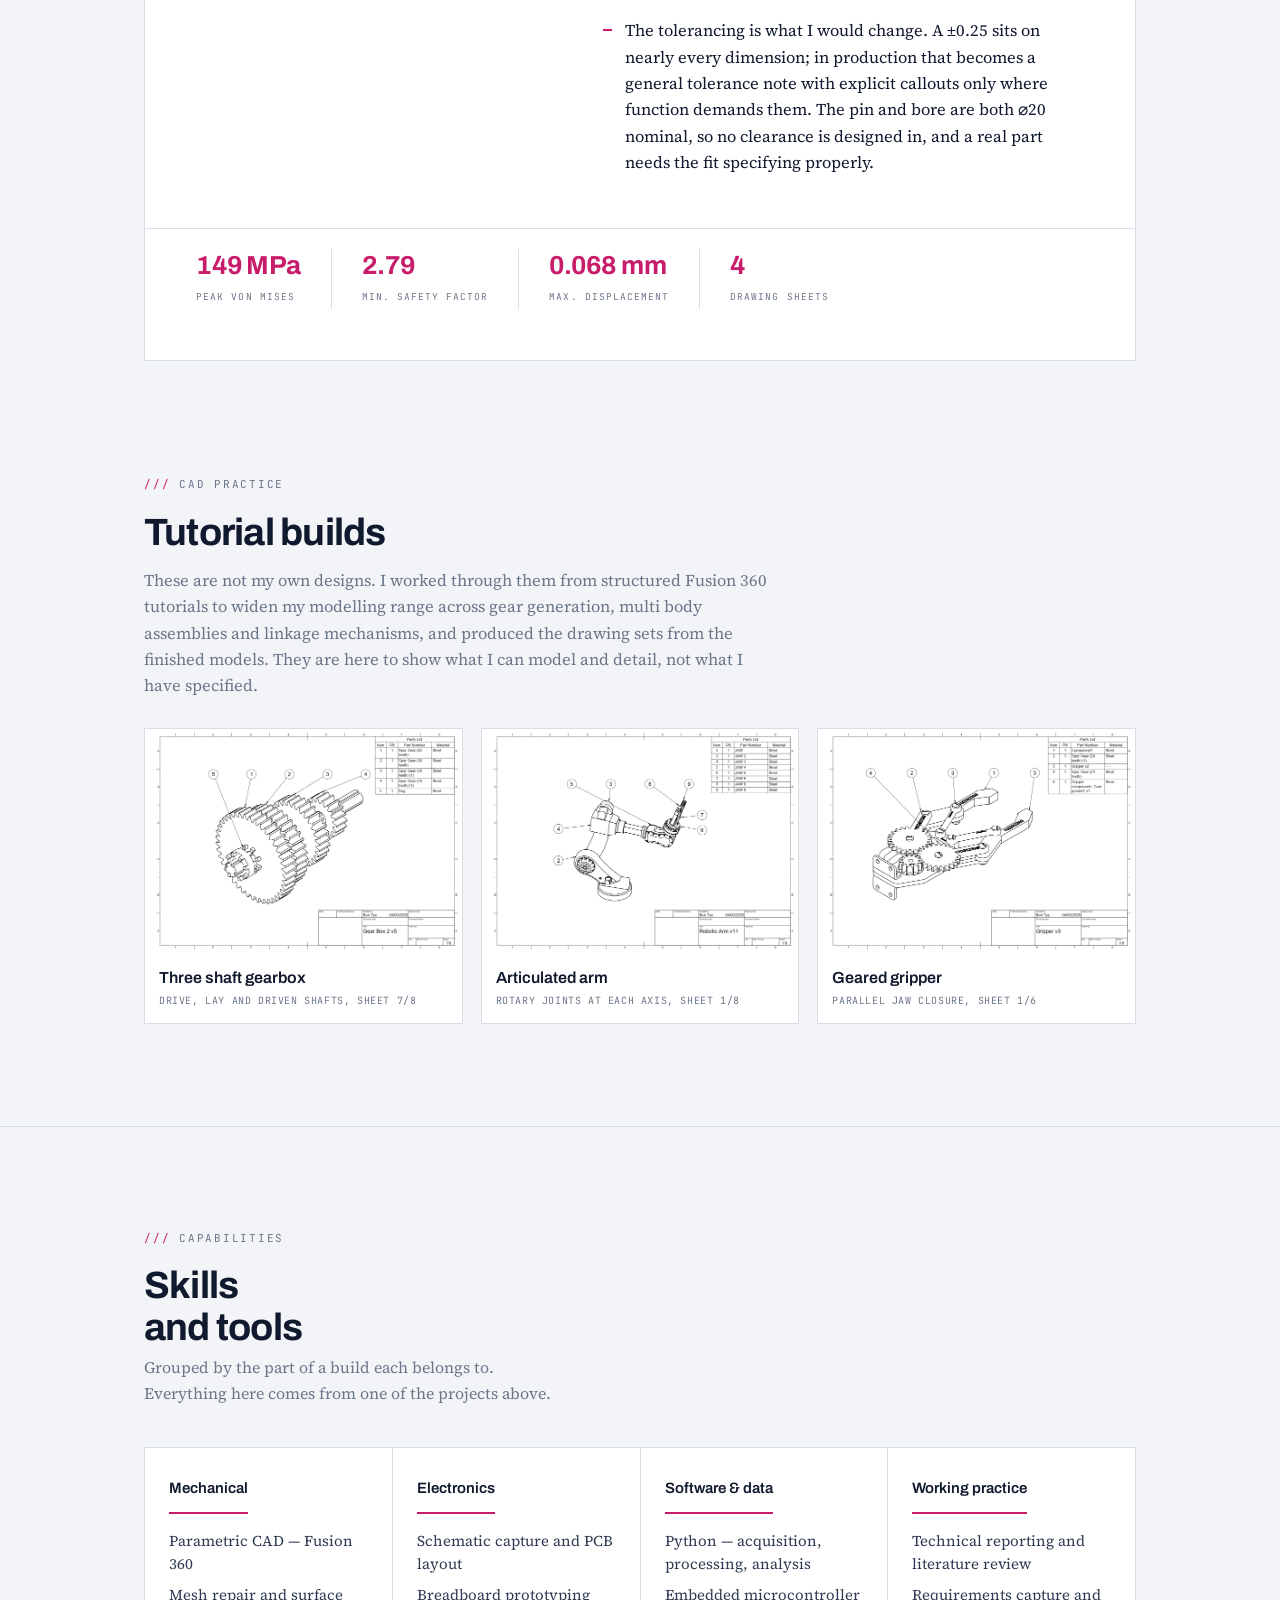
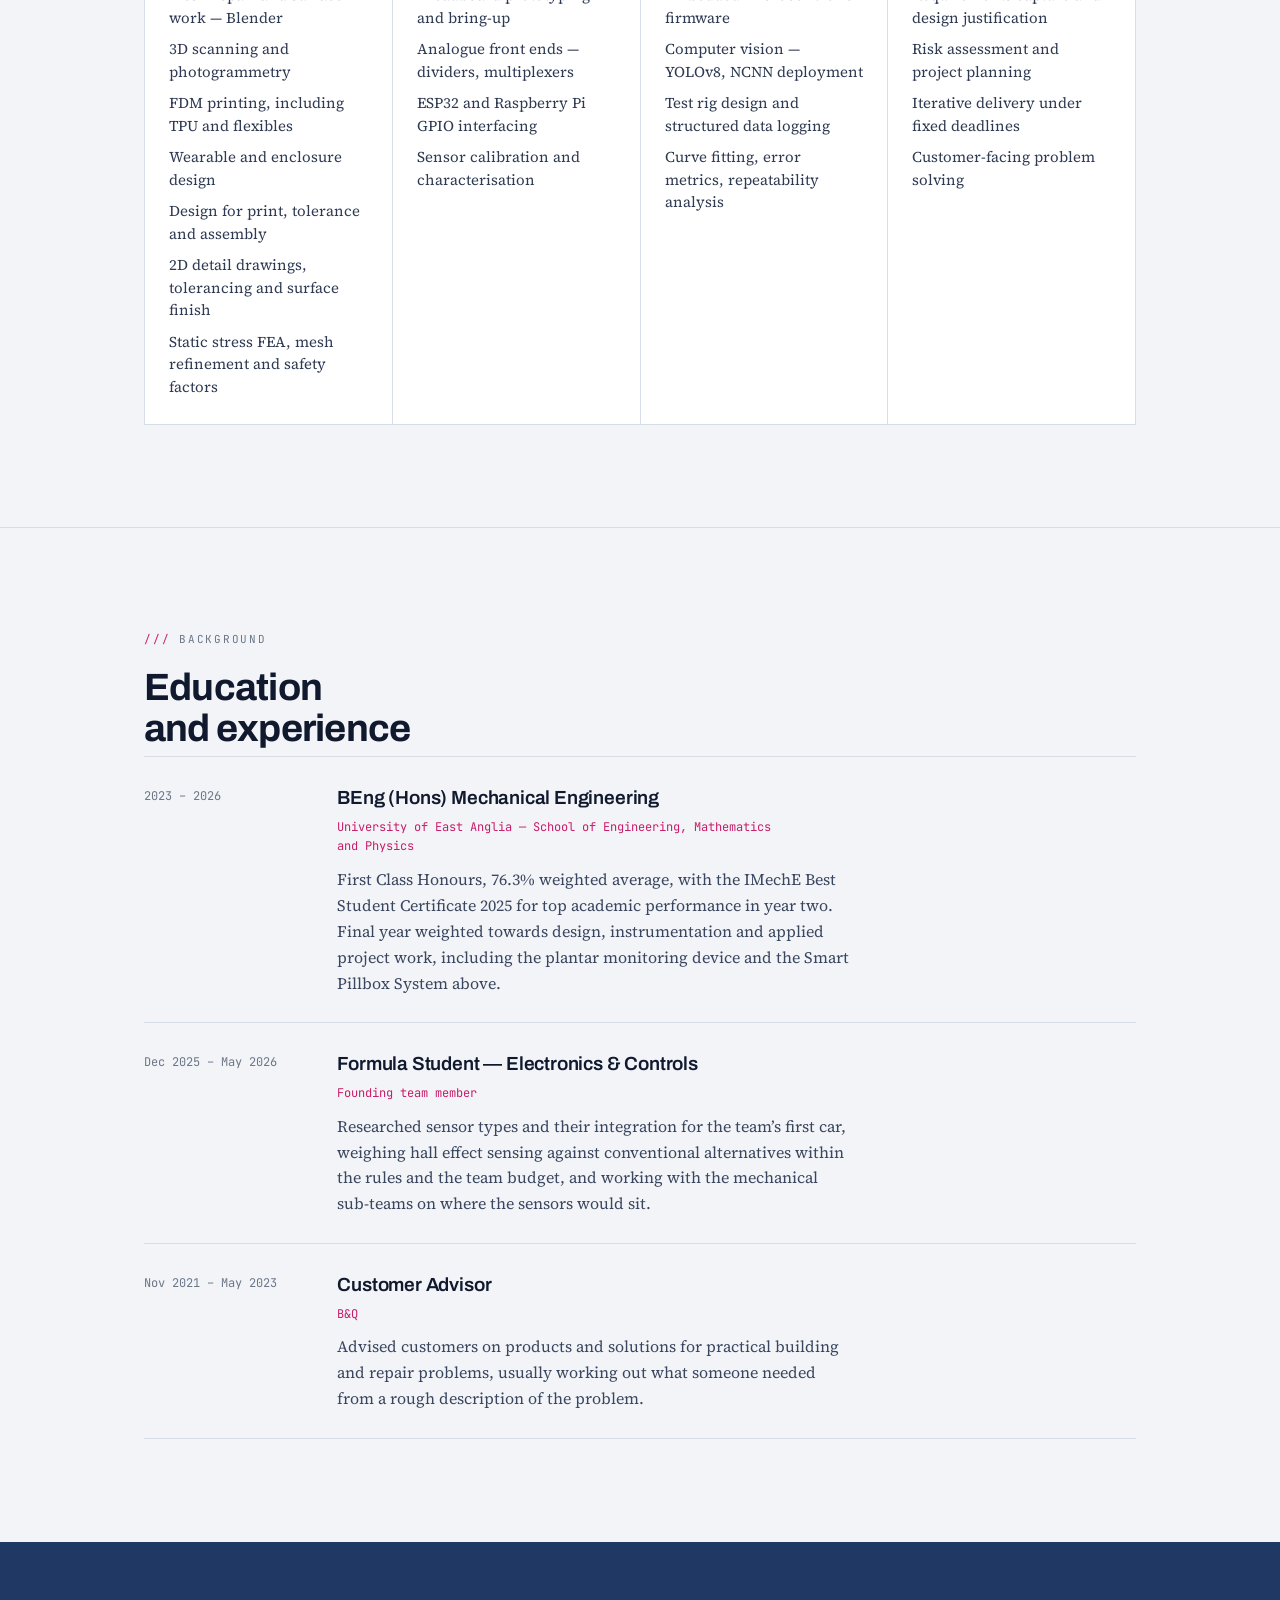
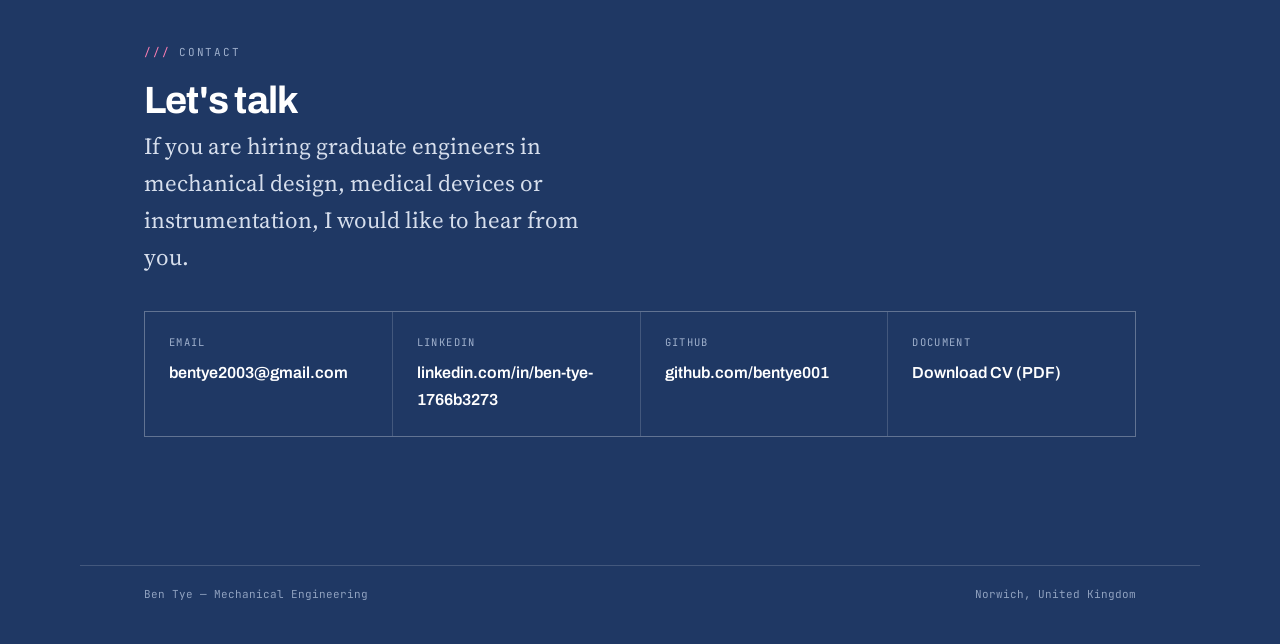
==== commit 1cb4e11d: "Add a dark mode toggle to the header - Dark palette in the same navy and magenta family, applied thr" ====
--- a/index.html
+++ b/index.html
@@ -23,20 +23,29 @@
 <link rel="preconnect" href="https://fonts.googleapis.com">
 <link rel="preconnect" href="https://fonts.gstatic.com" crossorigin>
 <link href="https://fonts.googleapis.com/css2?family=Archivo:wght@500;600;700&family=Source+Serif+4:opsz,wght@8..60,400;8..60,600&family=JetBrains+Mono:wght@400;500&display=swap" rel="stylesheet">
-<link rel="stylesheet" href="styles.css?v=3">
+<script>
+(function(){try{var s=localStorage.getItem("theme");var d=s?s==="dark":window.matchMedia("(prefers-color-scheme: dark)").matches;document.documentElement.setAttribute("data-theme",d?"dark":"light");}catch(e){}})();
+</script>
+<link rel="stylesheet" href="styles.css?v=4">
 </head>
 <body>
 
 <header class="mast">
   <div class="wrap mast-in">
     <a class="sig" href="#top">BEN TYE<i>.</i></a>
-    <nav>
-      <a href="#focus">Focus</a>
-      <a href="#work">Work</a>
-      <a href="#capabilities">Capabilities</a>
-      <a href="#background">Background</a>
-      <a href="#contact">Contact</a>
-    </nav>
+    <div class="mast-end">
+      <nav>
+        <a href="#focus">Focus</a>
+        <a href="#work">Work</a>
+        <a href="#capabilities">Capabilities</a>
+        <a href="#background">Background</a>
+        <a href="#contact">Contact</a>
+      </nav>
+      <button class="theme-toggle" type="button" id="themeToggle" aria-label="Switch to dark mode" aria-pressed="false">
+        <svg class="i-moon" viewBox="0 0 24 24" fill="none" stroke="currentColor" stroke-width="1.8" stroke-linecap="round" stroke-linejoin="round" aria-hidden="true"><path d="M20 14.5A8 8 0 1 1 9.5 4a6.5 6.5 0 0 0 10.5 10.5Z"/></svg>
+        <svg class="i-sun" viewBox="0 0 24 24" fill="none" stroke="currentColor" stroke-width="1.8" stroke-linecap="round" aria-hidden="true"><circle cx="12" cy="12" r="4"/><path d="M12 2.5v2M12 19.5v2M2.5 12h2M19.5 12h2M5.3 5.3l1.4 1.4M17.3 17.3l1.4 1.4M5.3 18.7l1.4-1.4M17.3 6.7l1.4-1.4"/></svg>
+      </button>
+    </div>
   </div>
 </header>
 
@@ -629,5 +638,23 @@
   });
 })();
 </script>
+<script>
+(function(){
+  var btn = document.getElementById("themeToggle"), root = document.documentElement;
+  if(!btn) return;
+  function sync(){
+    var dark = root.getAttribute("data-theme") === "dark";
+    btn.setAttribute("aria-pressed", dark ? "true" : "false");
+    btn.setAttribute("aria-label", dark ? "Switch to light mode" : "Switch to dark mode");
+  }
+  sync();
+  btn.addEventListener("click", function(){
+    var next = root.getAttribute("data-theme") === "dark" ? "light" : "dark";
+    root.setAttribute("data-theme", next);
+    try{ localStorage.setItem("theme", next); }catch(e){}
+    sync();
+  });
+})();
+</script>
 </body>
 </html>
--- a/styles.css
+++ b/styles.css
@@ -7,6 +7,16 @@
   --signal:#C81D6B;
   --rule:#D8DEE7;
 
+  --lede:#2A3550;
+  --text:#33405A;
+  --text-soft:#3A465F;
+  --list:#2E3A52;
+  --tint:#FAFBFC;
+  --frame:#EDF0F4;
+  --edge:#1F3864;
+  --mast-bg:rgba(242,244,247,.88);
+  --hl:rgba(200,29,107,.13);
+
   --rear:#1F3864;
   --mid:#7A6FA8;
   --fore:#C81D6B;
@@ -17,6 +27,55 @@
 
   --gut:clamp(20px,5vw,64px);
 }
+
+/* dark theme: an explicit choice wins either way, otherwise follow the system */
+@media (prefers-color-scheme: dark){
+  :root:not([data-theme="light"]){
+  --paper:#0D1322;
+  --card:#141C2E;
+  --ink:#E7ECF5;
+  --navy:#22407A;
+  --slate:#95A2B8;
+  --signal:#F0508F;
+  --rule:#27324A;
+  --rear:#7FA3E0;
+  --mid:#A99CE0;
+  --fore:#F0508F;
+  --lede:#C9D2E3;
+  --text:#BCC6D8;
+  --text-soft:#B3BED2;
+  --list:#C3CCDD;
+  --tint:#18223A;
+  --frame:#1B253B;
+  --edge:#5873A8;
+  --mast-bg:rgba(13,19,34,.86);
+  --hl:rgba(240,80,143,.24);
+  color-scheme:dark;
+  }
+}
+:root[data-theme="dark"]{
+  --paper:#0D1322;
+  --card:#141C2E;
+  --ink:#E7ECF5;
+  --navy:#22407A;
+  --slate:#95A2B8;
+  --signal:#F0508F;
+  --rule:#27324A;
+  --rear:#7FA3E0;
+  --mid:#A99CE0;
+  --fore:#F0508F;
+  --lede:#C9D2E3;
+  --text:#BCC6D8;
+  --text-soft:#B3BED2;
+  --list:#C3CCDD;
+  --tint:#18223A;
+  --frame:#1B253B;
+  --edge:#5873A8;
+  --mast-bg:rgba(13,19,34,.86);
+  --hl:rgba(240,80,143,.24);
+  color-scheme:dark;
+}
+:root[data-theme="light"]{color-scheme:light}
 
 *{box-sizing:border-box}
 html{scroll-behavior:smooth}
@@ -45,7 +104,7 @@
 /* ---------- masthead ---------- */
 .mast{
   position:sticky;top:0;z-index:50;
-  background:rgba(242,244,247,.88);backdrop-filter:blur(10px);
+  background:var(--mast-bg);backdrop-filter:blur(10px);
   border-bottom:1px solid var(--rule);
 }
 .mast-in{display:flex;align-items:center;justify-content:space-between;gap:20px;padding-top:14px;padding-bottom:14px}
@@ -58,6 +117,20 @@
 }
 .mast nav a:hover{color:var(--ink);border-bottom-color:var(--signal)}
 @media(max-width:700px){.mast nav{display:none}}
+.mast-end{display:flex;align-items:center;gap:22px}
+.theme-toggle{
+  display:inline-grid;place-items:center;width:34px;height:34px;padding:0;
+  border:1px solid var(--rule);border-radius:50%;background:var(--card);color:var(--ink);
+  cursor:pointer;transition:border-color .2s ease,color .2s ease,background .2s ease;
+}
+.theme-toggle:hover{border-color:var(--signal);color:var(--signal)}
+.theme-toggle svg{width:16px;height:16px;display:block}
+.theme-toggle .i-sun{display:none}
+:root[data-theme="dark"] .theme-toggle .i-sun{display:block}
+:root[data-theme="dark"] .theme-toggle .i-moon{display:none}
+@media (prefers-reduced-motion: no-preference){
+  body,.mast,.proj,.figure,.cap,.specbar div,.spec,.stage-media{transition:background-color .25s ease,color .25s ease,border-color .25s ease}
+}
 
 /* ---------- hero ---------- */
 .hero{padding:clamp(44px,7vw,88px) 0 clamp(40px,6vw,72px)}
@@ -69,13 +142,13 @@
   font-size:clamp(38px,6vw,66px);line-height:1.02;letter-spacing:-.035em;margin:0 0 22px;
 }
 .hero h1 .line2{display:block;color:var(--navy)}
-.hero p.lede{font-size:clamp(17px,2vw,20px);max-width:46ch;margin:0 0 32px;color:#2A3550}
-.hero p.lede b{font-weight:600;color:var(--ink);box-shadow:inset 0 -.42em 0 rgba(200,29,107,.13)}
+.hero p.lede{font-size:clamp(17px,2vw,20px);max-width:46ch;margin:0 0 32px;color:var(--lede)}
+.hero p.lede b{font-weight:600;color:var(--ink);box-shadow:inset 0 -.42em 0 var(--hl)}
 
 .actions{display:flex;flex-wrap:wrap;gap:12px;margin-bottom:26px}
 .btn{
   font-family:var(--mono);font-size:12.5px;letter-spacing:.06em;text-transform:uppercase;
-  text-decoration:none;padding:13px 22px;border:1px solid var(--navy);display:inline-block;
+  text-decoration:none;padding:13px 22px;border:1px solid var(--edge);display:inline-block;
   transition:transform .16s ease,background .16s ease,color .16s ease;
 }
 .btn.solid{background:var(--navy);color:#fff}
@@ -149,14 +222,14 @@
 .proj-head{padding:clamp(26px,4vw,46px) clamp(26px,4vw,46px) clamp(22px,3vw,34px)}
 .proj-tag{font-family:var(--mono);font-size:10.5px;letter-spacing:.14em;text-transform:uppercase;color:var(--signal);margin:0 0 12px}
 .proj-head h3{font-family:var(--display);font-weight:700;font-size:clamp(23px,3vw,34px);letter-spacing:-.025em;line-height:1.12;margin:0 0 14px;max-width:24ch}
-.proj-head p{margin:0;color:#3A465F;max-width:62ch;font-size:clamp(16px,1.7vw,18px)}
+.proj-head p{margin:0;color:var(--text-soft);max-width:62ch;font-size:clamp(16px,1.7vw,18px)}
 
 /* horizontal spec strip */
 .specbar{
   display:grid;grid-template-columns:repeat(auto-fit,minmax(155px,1fr));
   gap:1px;background:var(--rule);border-top:1px solid var(--rule);border-bottom:1px solid var(--rule);
 }
-.specbar div{background:#FAFBFC;padding:16px 18px}
+.specbar div{background:var(--tint);padding:16px 18px}
 .specbar dt{font-family:var(--mono);font-size:9.5px;letter-spacing:.13em;text-transform:uppercase;color:var(--slate);margin-bottom:5px}
 .specbar dd{margin:0;font-family:var(--display);font-weight:500;font-size:14px;line-height:1.4}
 
@@ -182,7 +255,7 @@
   font-family:var(--display);font-weight:600;font-size:clamp(18px,2.1vw,23px);
   letter-spacing:-.015em;line-height:1.2;margin:0 0 14px;
 }
-.stage-text p{margin:0 0 14px;font-size:16.5px;line-height:1.6;color:#33405A}
+.stage-text p{margin:0 0 14px;font-size:16.5px;line-height:1.6;color:var(--text)}
 .stage-text p:last-child{margin-bottom:0}
 .stage-text em{font-style:italic}
 
@@ -215,7 +288,7 @@
 /* simple variant for projects without imagery */
 .proj-body{display:grid;grid-template-columns:minmax(0,265px) 1fr;border-top:1px solid var(--rule)}
 @media(max-width:820px){.proj-body{grid-template-columns:1fr}}
-.spec{border-right:1px solid var(--rule);padding:clamp(20px,3vw,30px);background:#FAFBFC}
+.spec{border-right:1px solid var(--rule);padding:clamp(20px,3vw,30px);background:var(--tint)}
 @media(max-width:820px){.spec{border-right:none;border-bottom:1px solid var(--rule)}}
 .spec dl{margin:0;display:grid;grid-template-columns:1fr;gap:13px}
 .spec dt{font-family:var(--mono);font-size:10px;letter-spacing:.13em;text-transform:uppercase;color:var(--slate);margin-bottom:2px}
@@ -232,7 +305,7 @@
 .cap{background:var(--card);padding:26px 24px}
 .cap h3{font-family:var(--display);font-weight:600;font-size:15px;margin:0 0 16px;padding-bottom:12px;border-bottom:2px solid var(--signal);display:inline-block}
 .cap ul{margin:0;padding:0;list-style:none}
-.cap li{font-size:15px;line-height:1.5;margin-bottom:9px;color:#2E3A52}
+.cap li{font-size:15px;line-height:1.5;margin-bottom:9px;color:var(--list)}
 .cap li:last-child{margin-bottom:0}
 
 /* ---------- timeline ---------- */
@@ -242,7 +315,7 @@
 .when{font-family:var(--mono);font-size:12px;color:var(--slate);padding-top:4px}
 .what h3{font-family:var(--display);font-weight:600;font-size:19px;letter-spacing:-.01em;margin:0 0 4px}
 .what .where{font-family:var(--mono);font-size:12px;color:var(--signal);margin:0 0 10px}
-.what p{margin:0;font-size:16px;color:#3A465F;max-width:64ch}
+.what p{margin:0;font-size:16px;color:var(--text-soft);max-width:64ch}
 
 /* ---------- contact ---------- */
 .contact{background:var(--navy);color:#fff;border-top:none}
@@ -269,7 +342,7 @@
 @media(max-width:520px){.media.m3,.media.m2{grid-template-columns:1fr}}
 .shot{margin:0;background:var(--card);cursor:zoom-in;border:none;padding:0;text-align:left;width:100%;font:inherit;display:flex;flex-direction:column}
 .shot .frame{
-  position:relative;aspect-ratio:4/3;overflow:hidden;background:#EDF0F4;display:block;
+  position:relative;aspect-ratio:4/3;overflow:hidden;background:var(--frame);display:block;
 }
 .shot img{
   width:100%;height:100%;object-fit:cover;display:block;
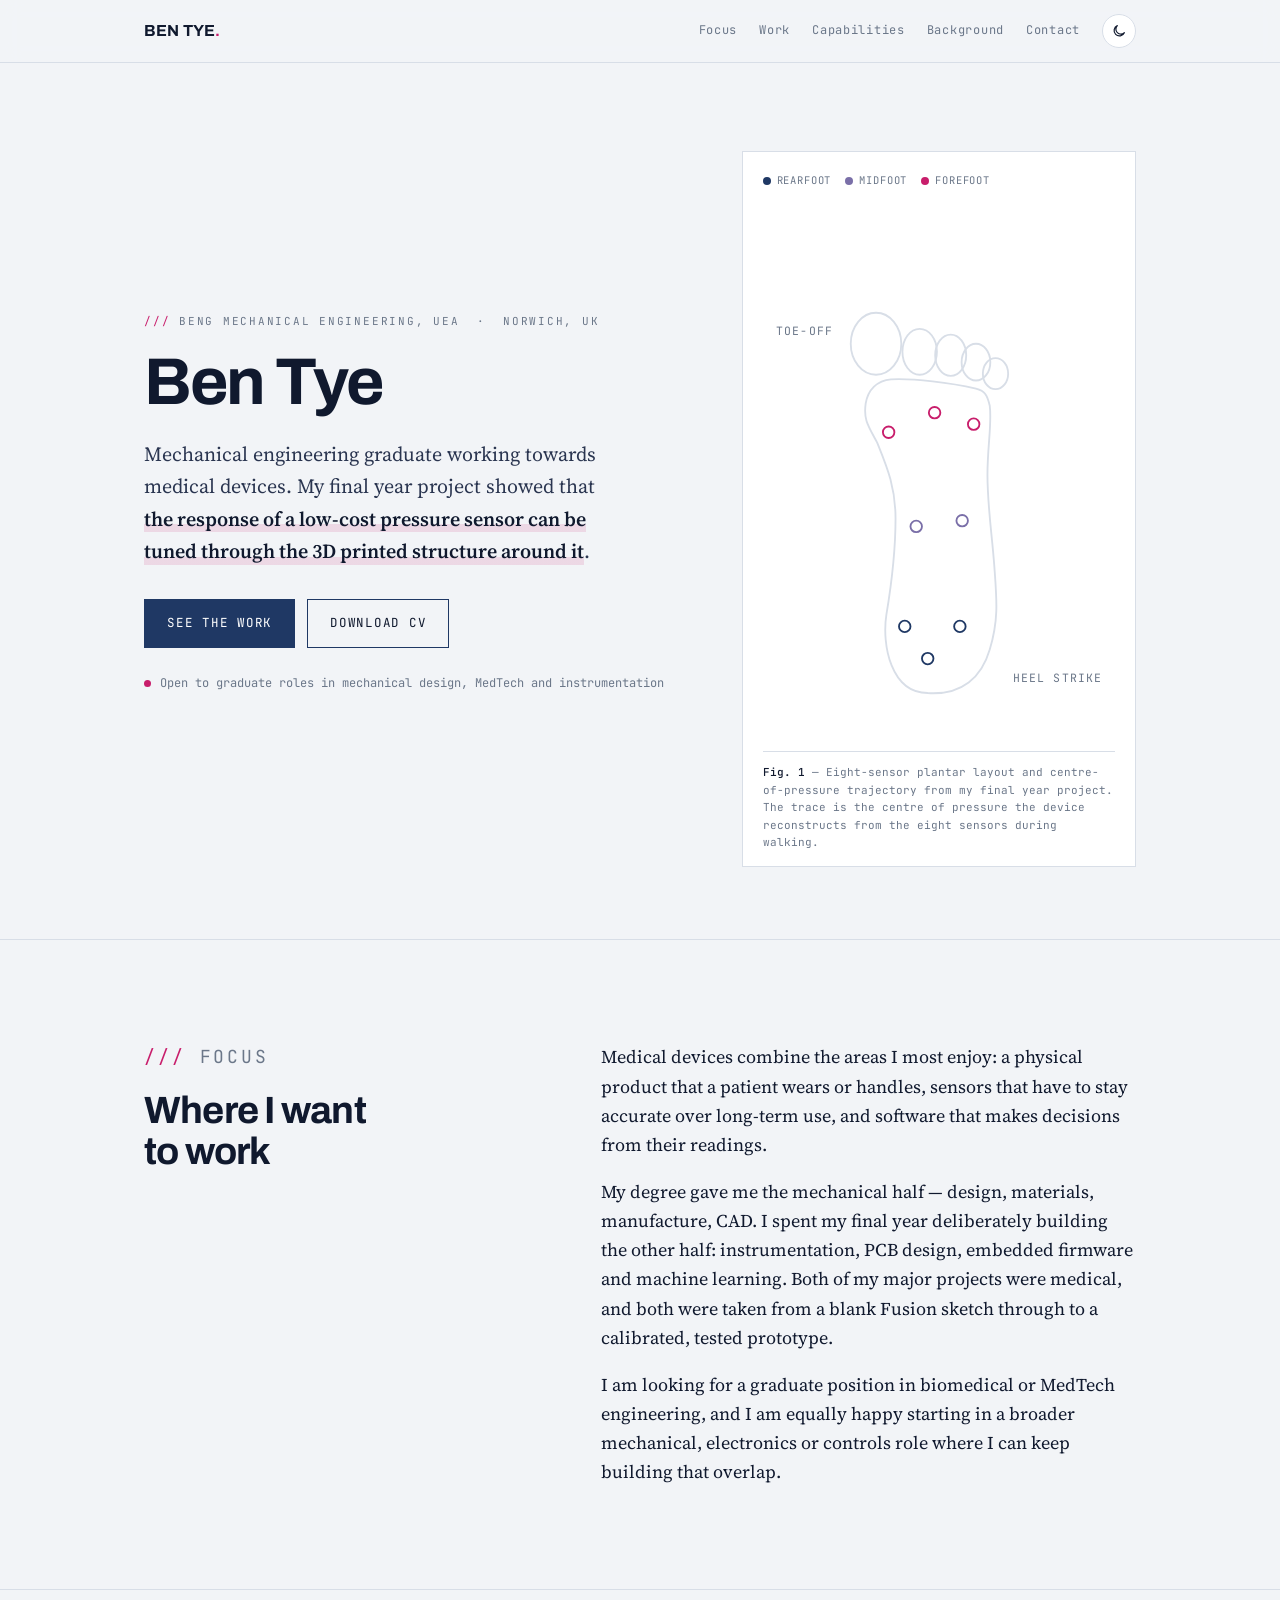
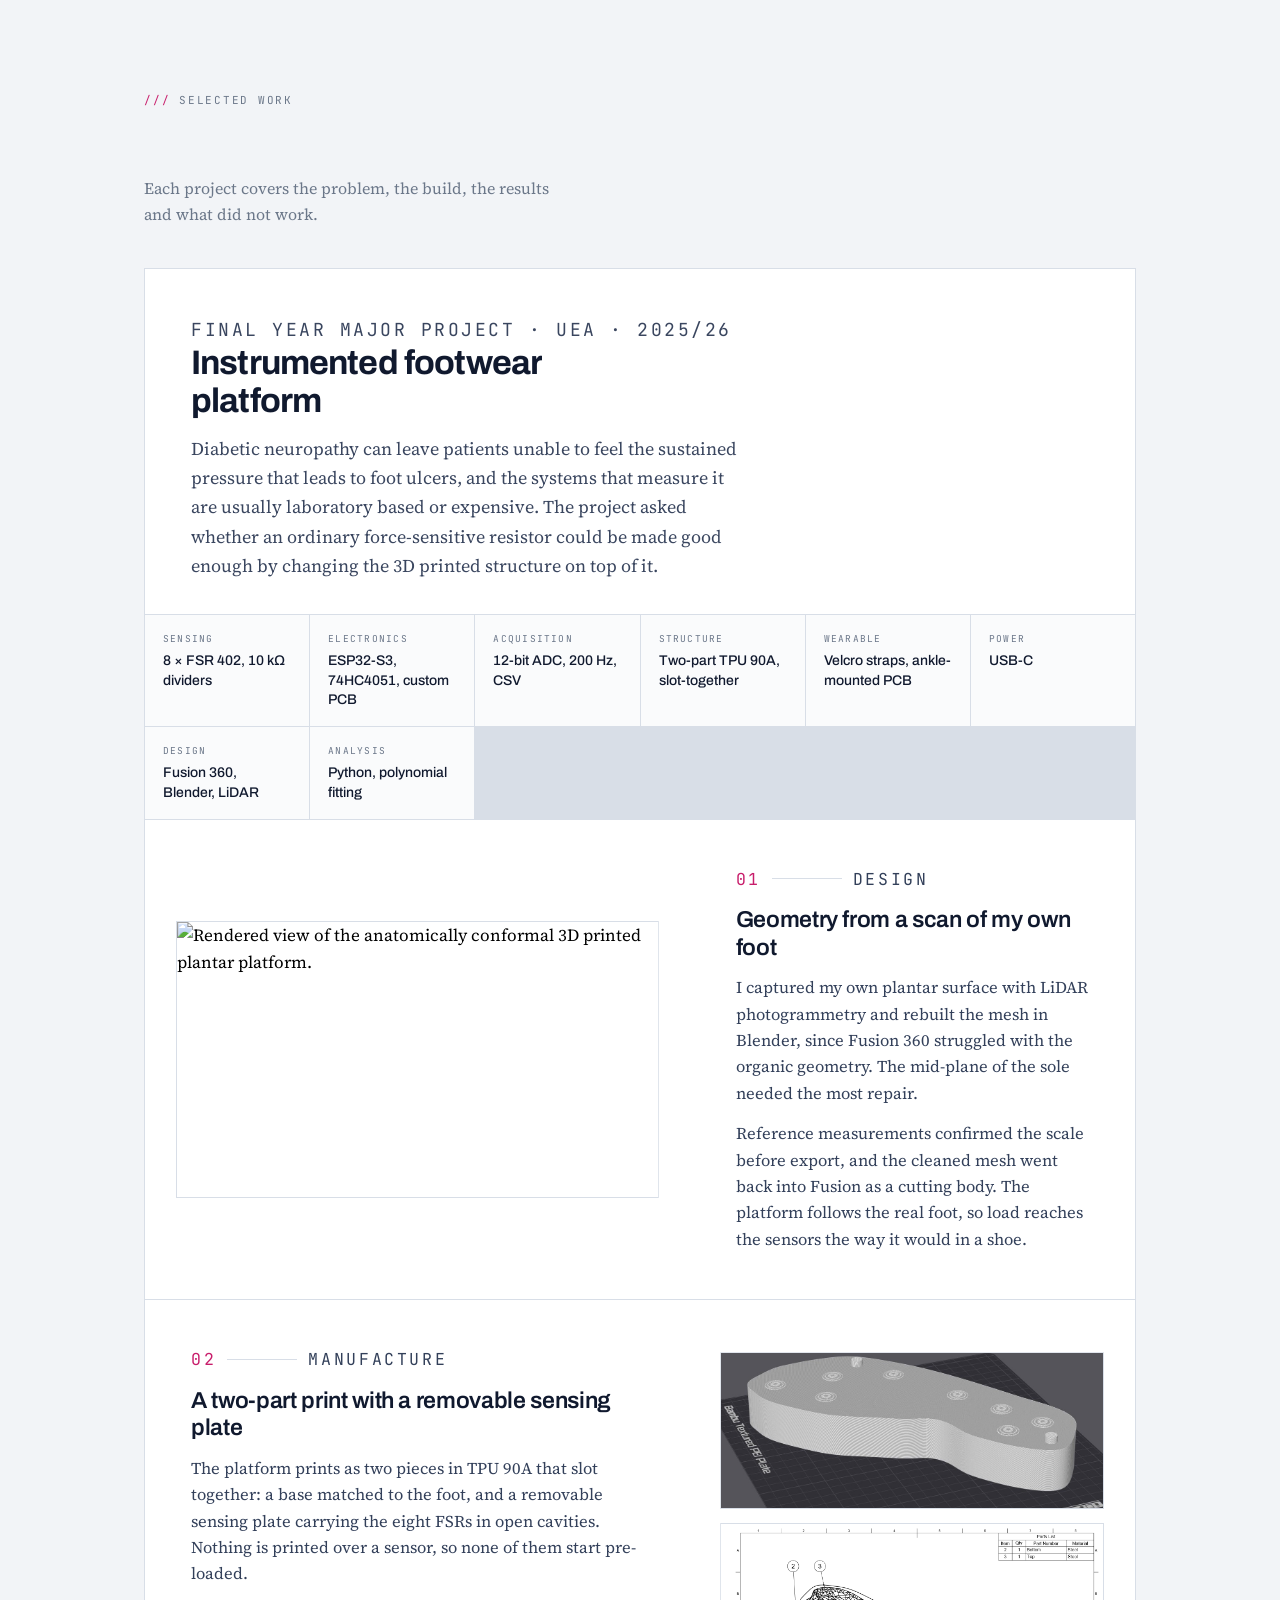
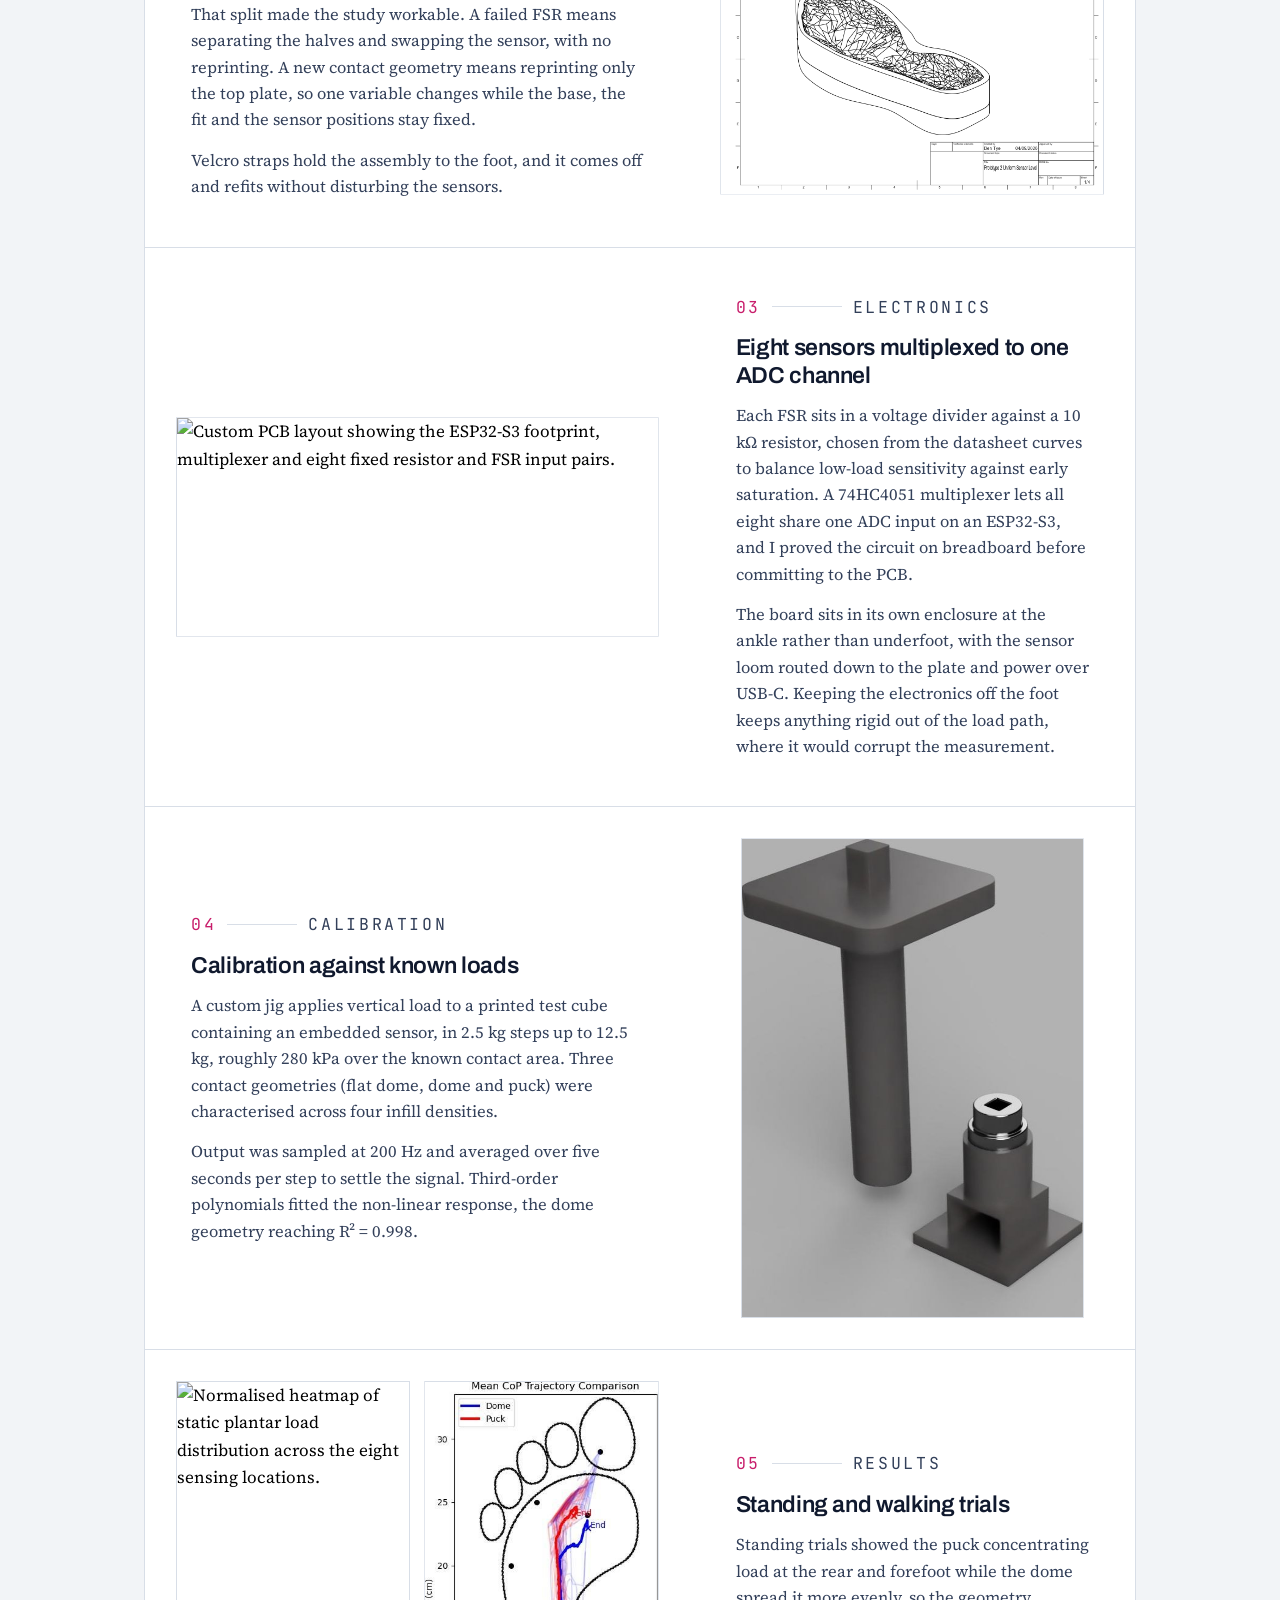
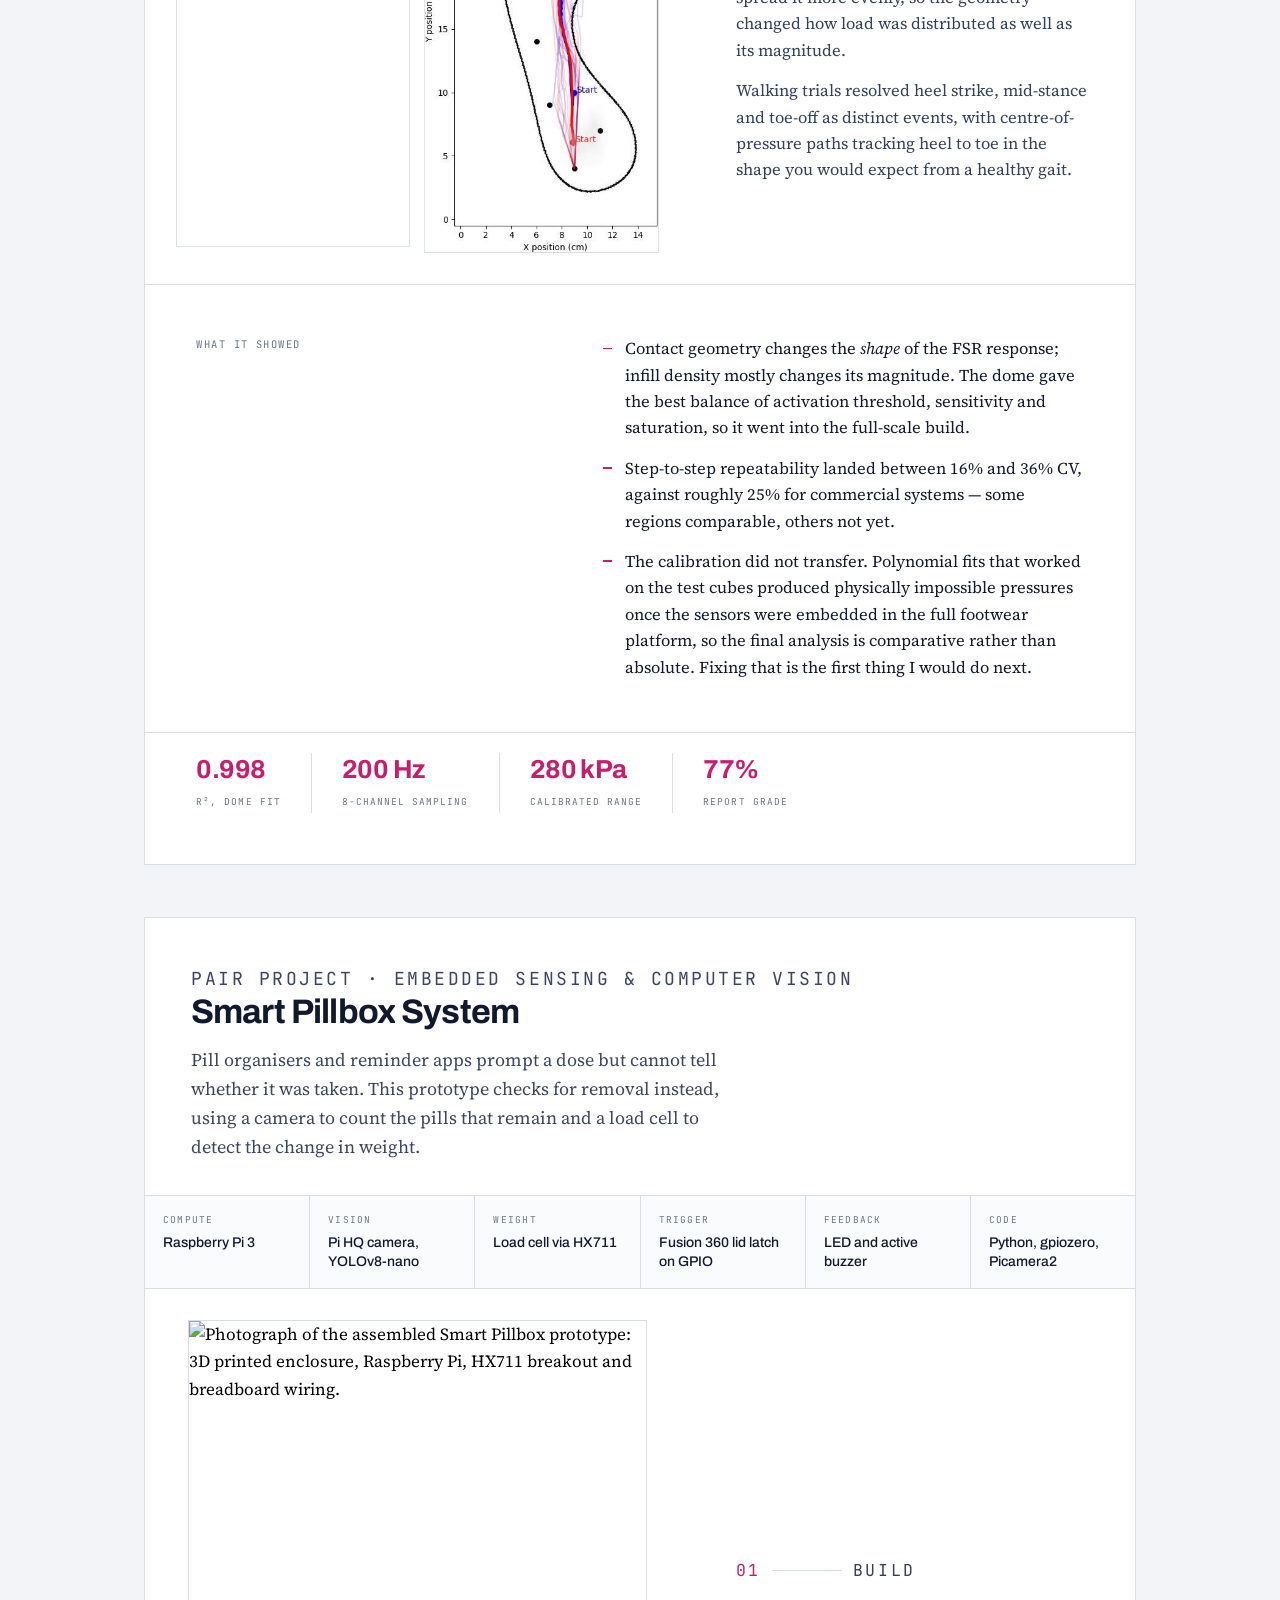
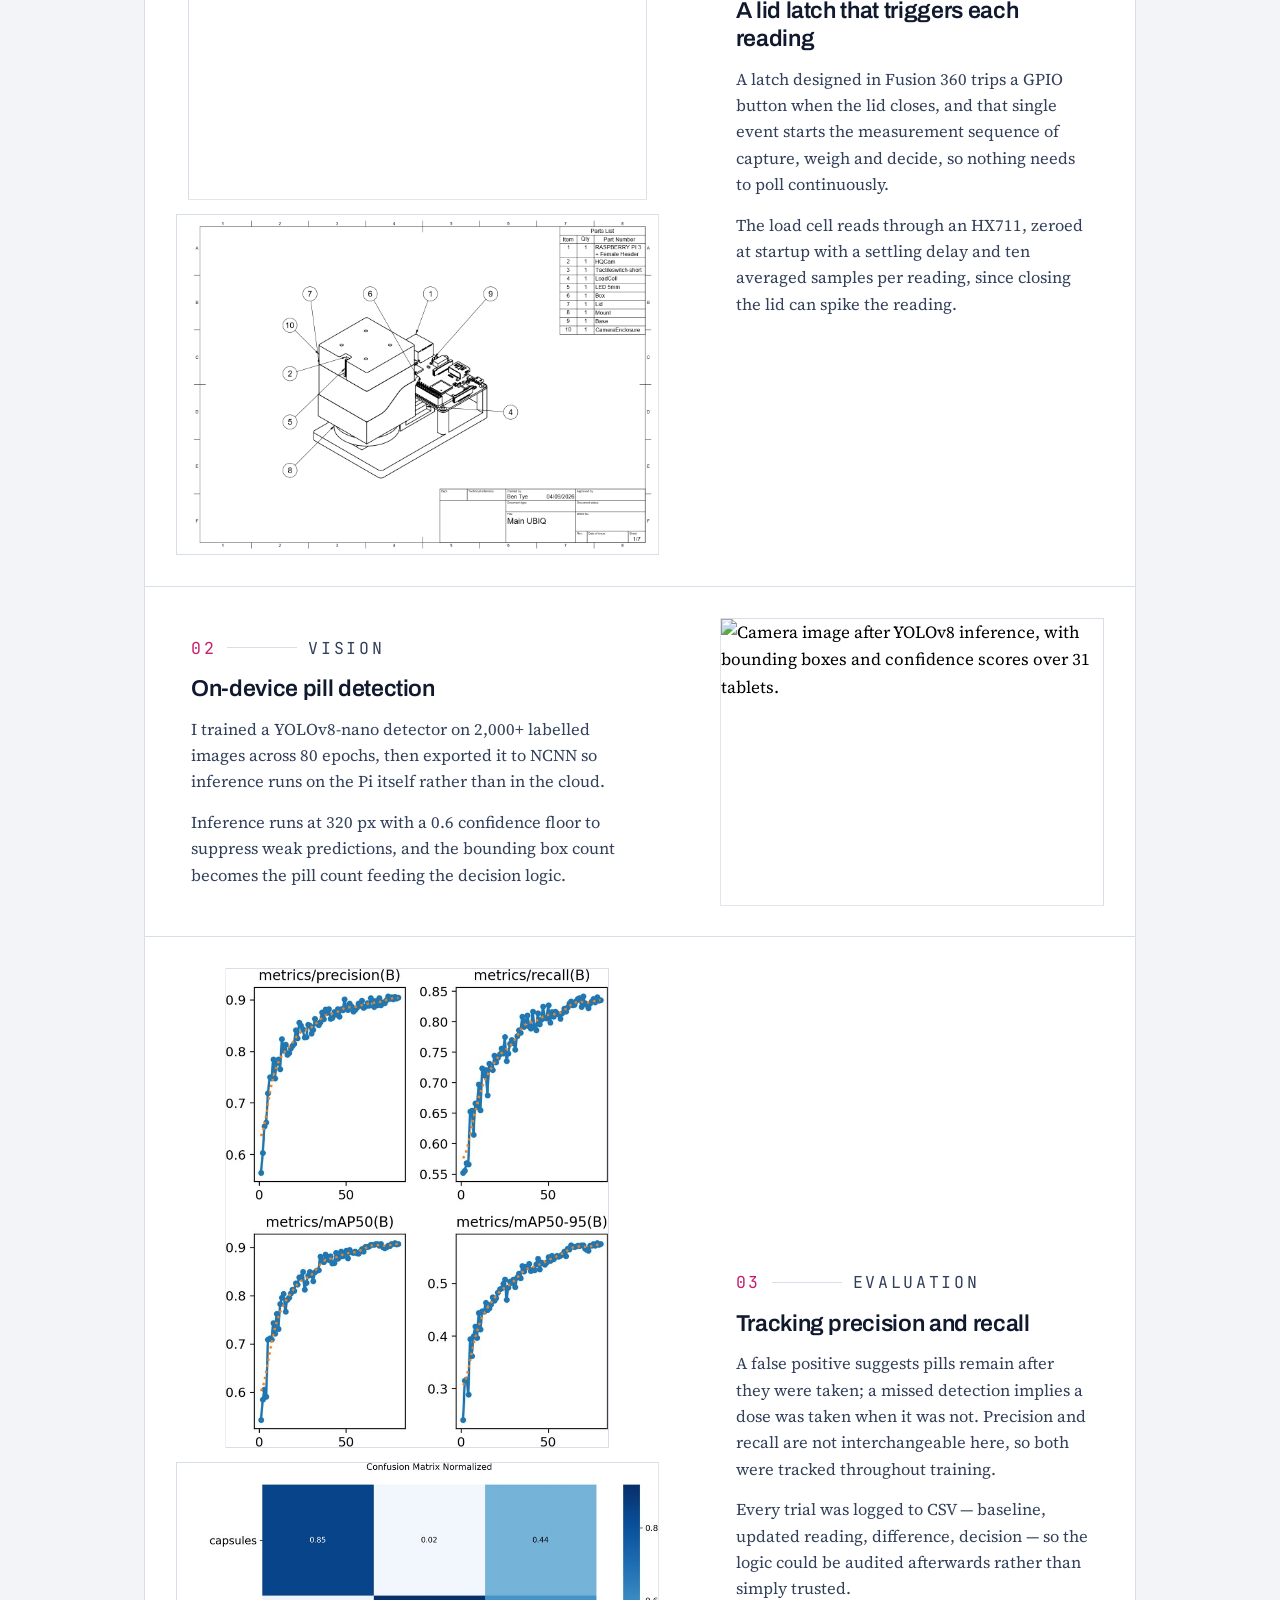
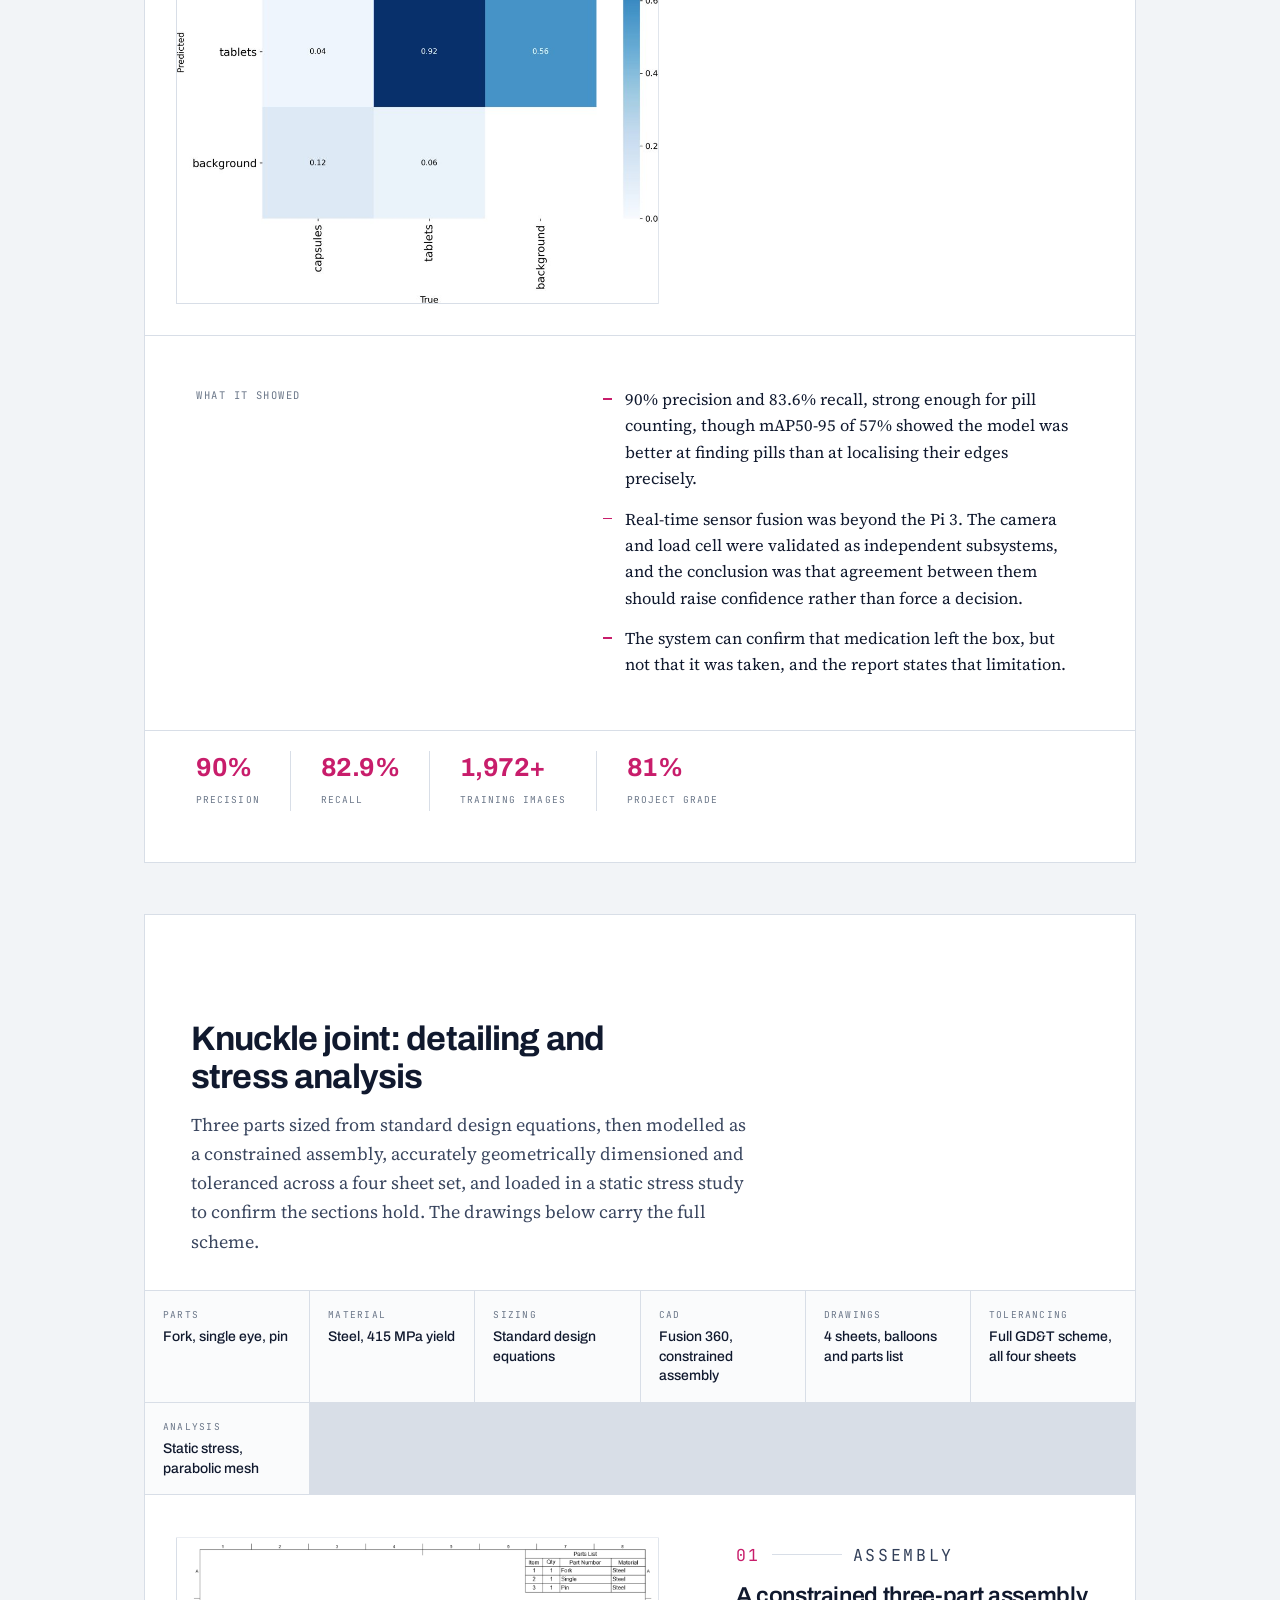
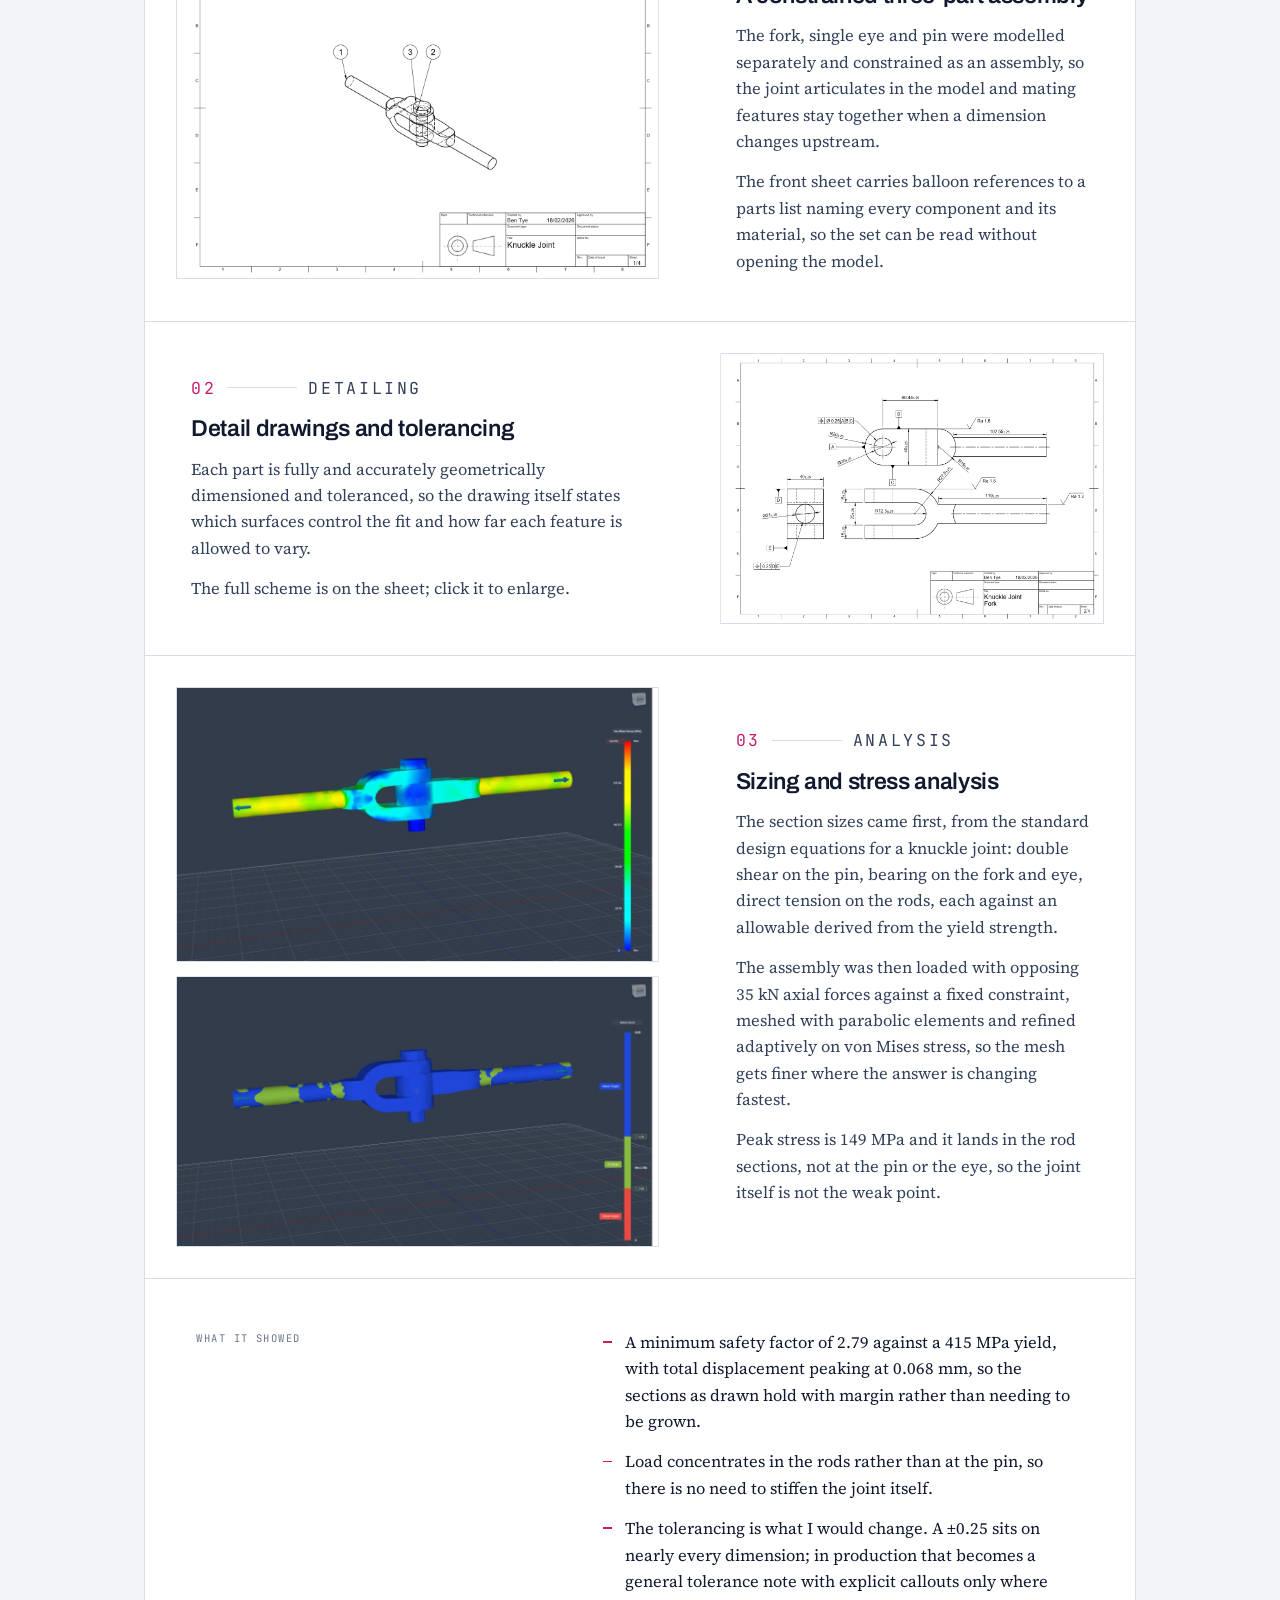
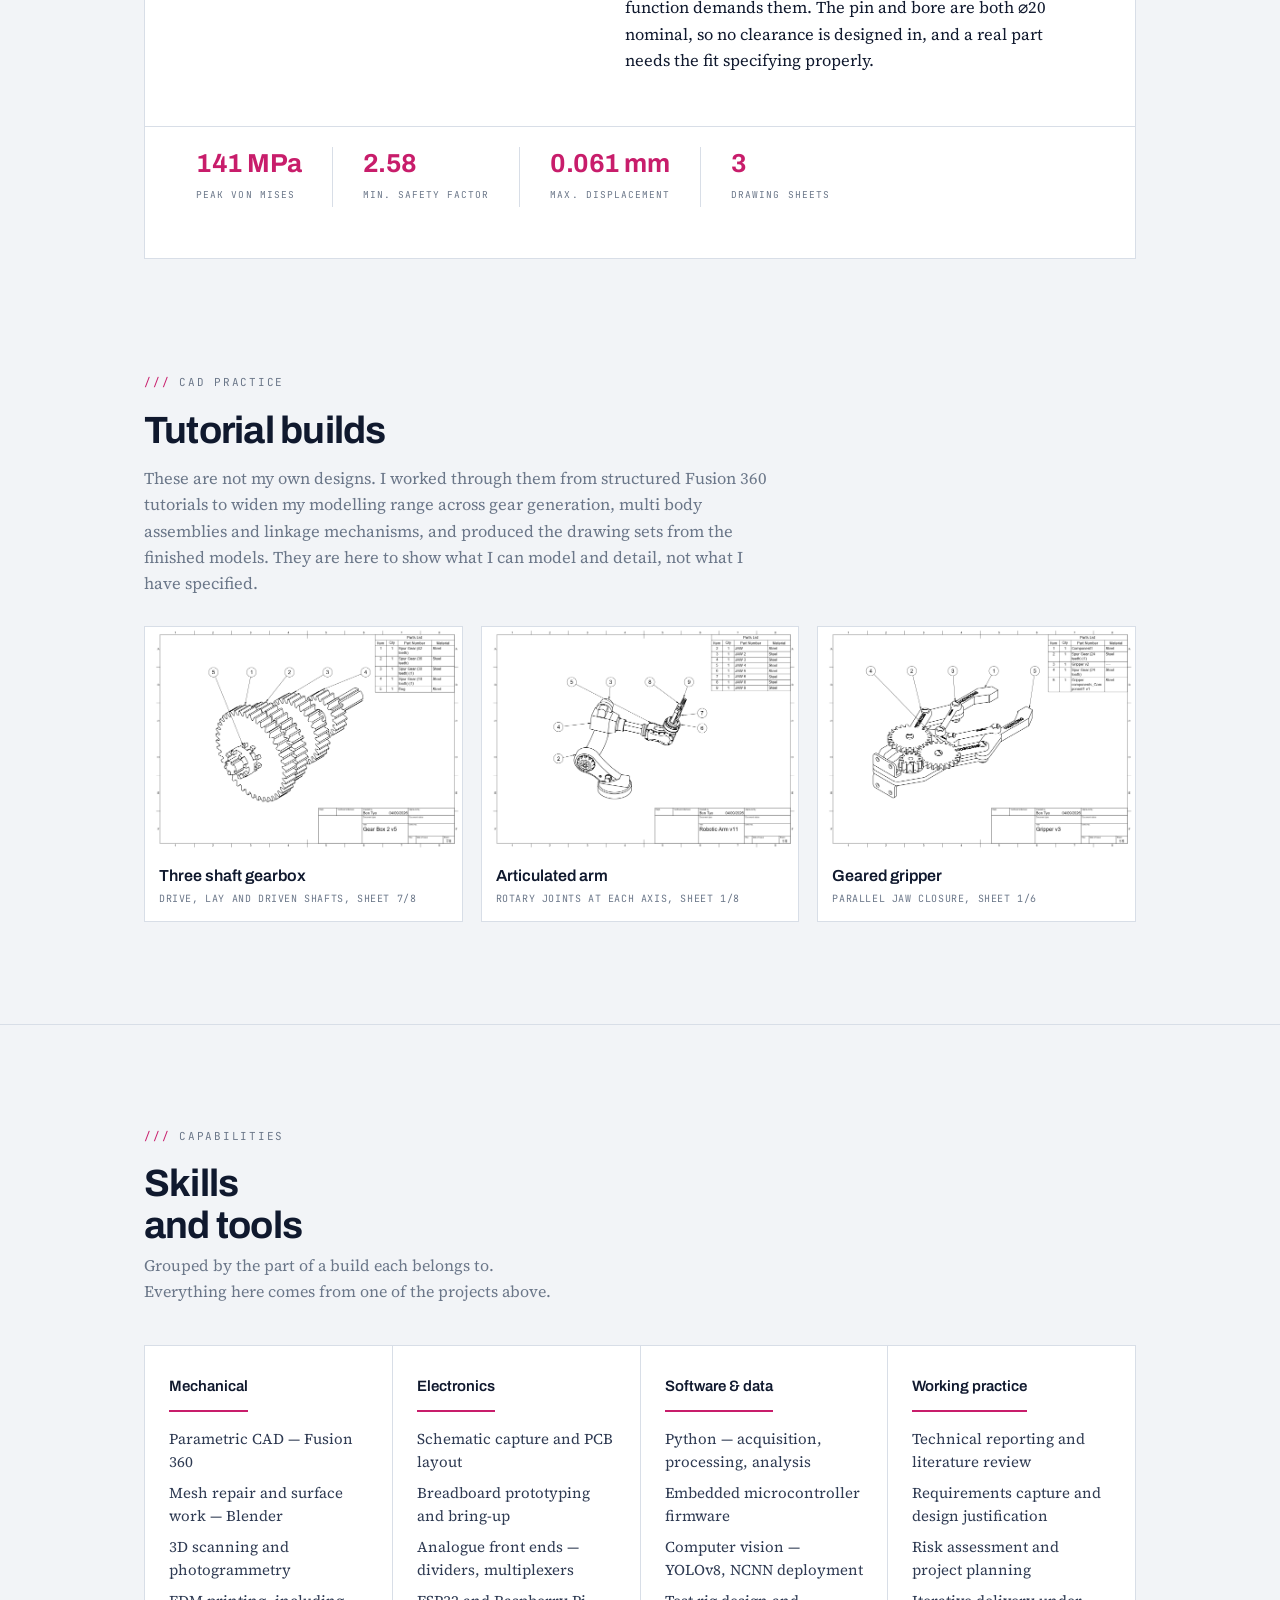
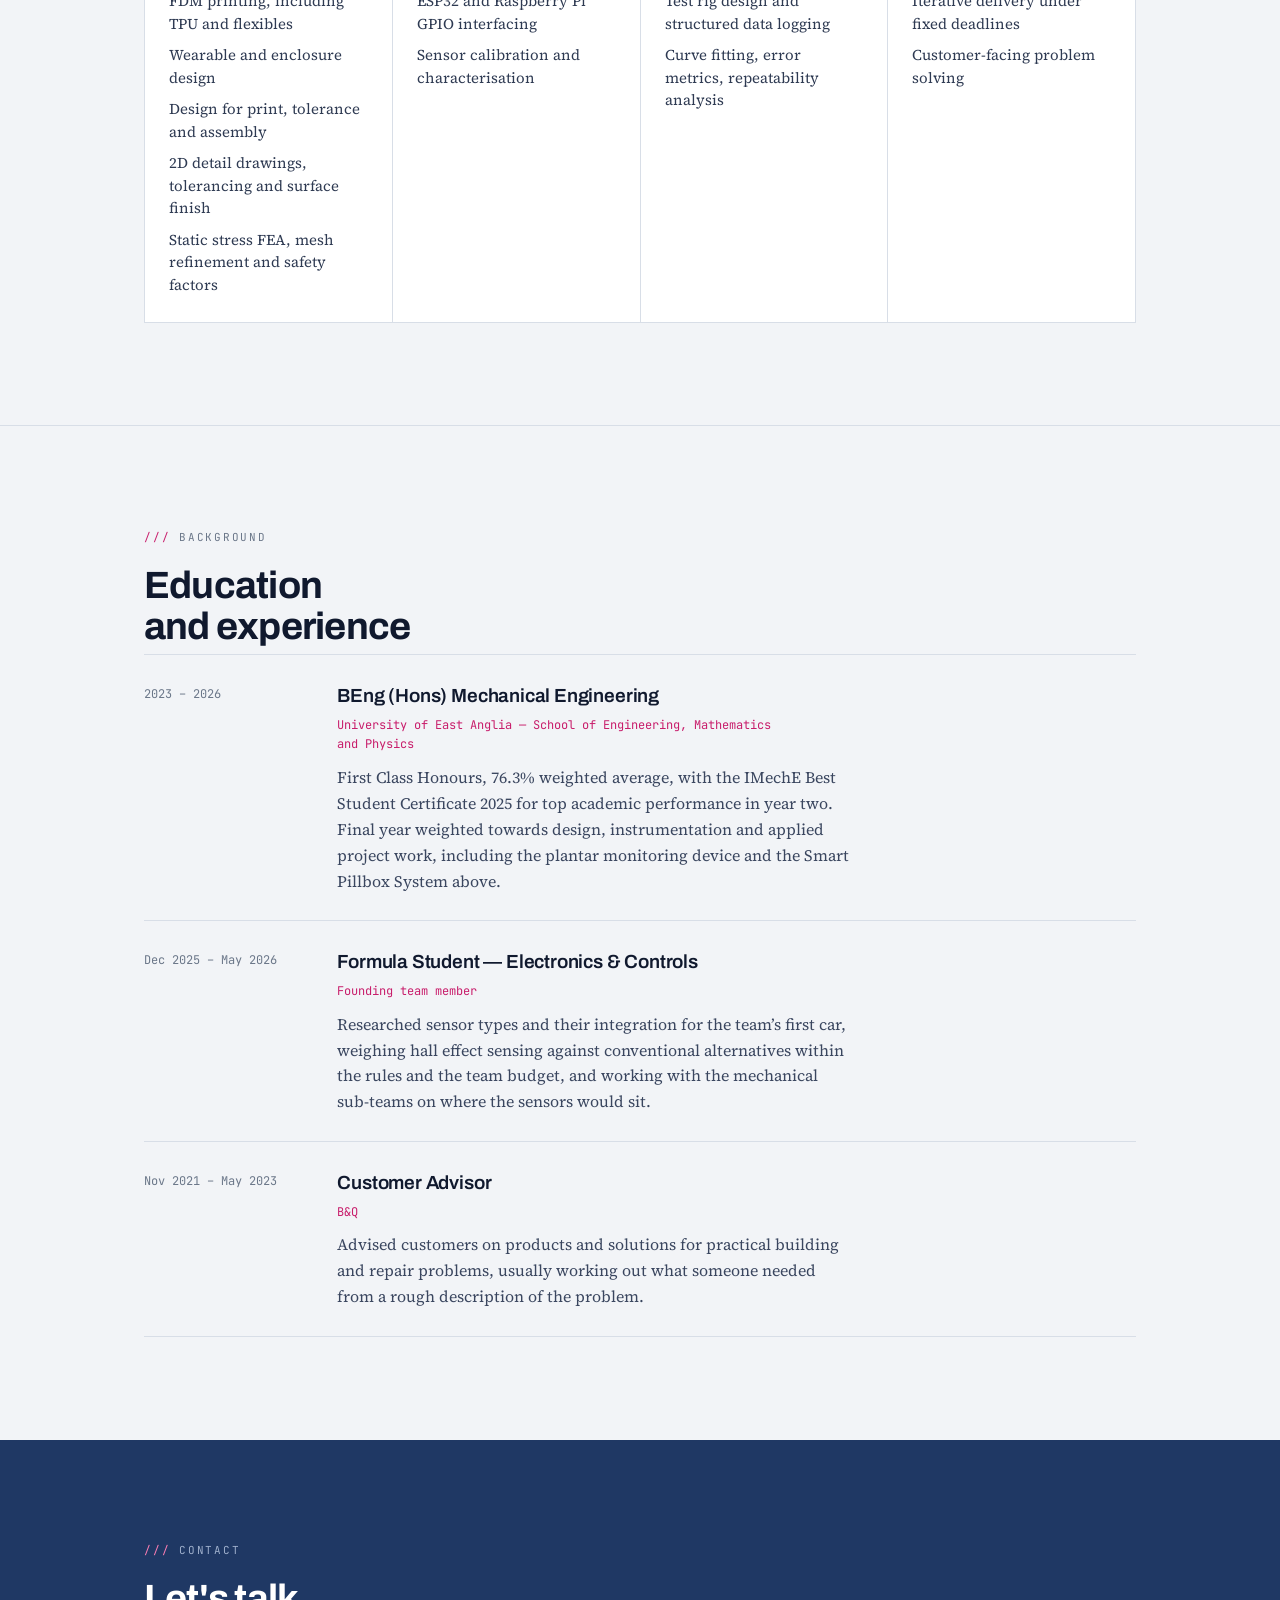
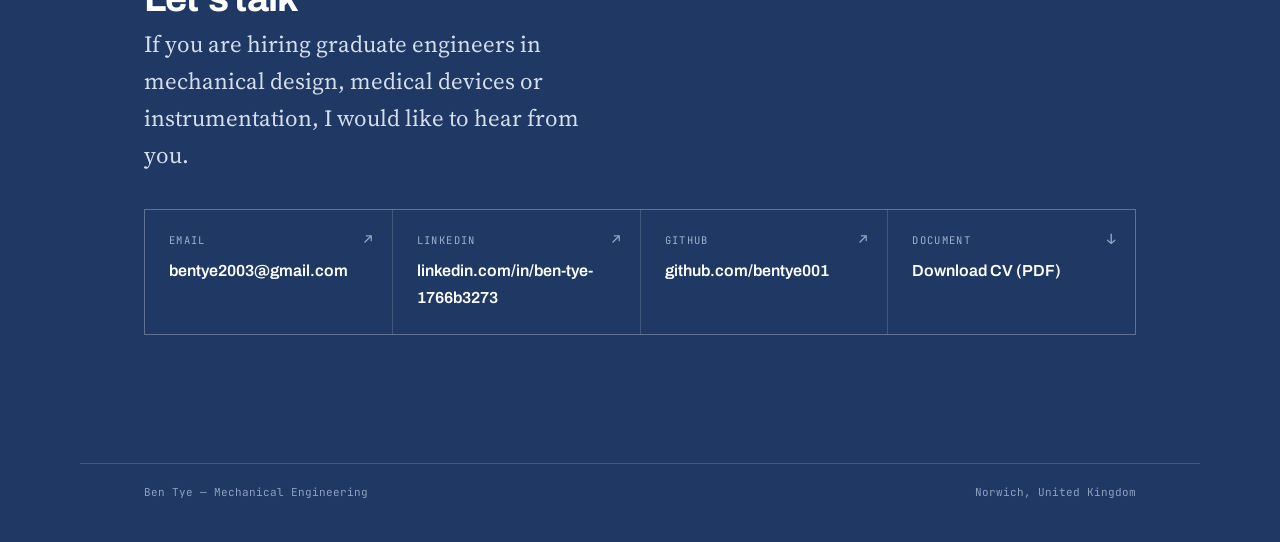
==== commit 02715ff0: "Split styles and scripts into separate files; add scroll reveals and interactive effects Co-Authored" ====
--- a/index.html
+++ b/index.html
@@ -23,10 +23,18 @@
 <link rel="preconnect" href="https://fonts.googleapis.com">
 <link rel="preconnect" href="https://fonts.gstatic.com" crossorigin>
 <link href="https://fonts.googleapis.com/css2?family=Archivo:wght@500;600;700&family=Source+Serif+4:opsz,wght@8..60,400;8..60,600&family=JetBrains+Mono:wght@400;500&display=swap" rel="stylesheet">
-<script>
-(function(){try{var s=localStorage.getItem("theme");var d=s?s==="dark":window.matchMedia("(prefers-color-scheme: dark)").matches;document.documentElement.setAttribute("data-theme",d?"dark":"light");}catch(e){}})();
-</script>
-<link rel="stylesheet" href="styles.css?v=4">
+<!-- Runs before the page paints so dark mode never flashes light first -->
+<script src="js/theme-init.js"></script>
+<!-- Stylesheets, loaded in order. Each file covers one part of the page. -->
+<link rel="stylesheet" href="css/tokens.css">     <!-- colours, fonts, motion settings -->
+<link rel="stylesheet" href="css/base.css">       <!-- reset, shared type, section spacing -->
+<link rel="stylesheet" href="css/header.css">     <!-- sticky masthead, nav, theme + menu buttons -->
+<link rel="stylesheet" href="css/hero.css">       <!-- intro block and animated foot figure -->
+<link rel="stylesheet" href="css/projects.css">   <!-- project cards, image stages, metrics, CAD practice -->
+<link rel="stylesheet" href="css/sections.css">   <!-- focus, capabilities, background timeline -->
+<link rel="stylesheet" href="css/contact.css">    <!-- contact block, footer, back-to-top -->
+<link rel="stylesheet" href="css/lightbox.css">   <!-- enlarged image viewer -->
+<link rel="stylesheet" href="css/motion.css">     <!-- scroll reveals and pointer effects -->
 </head>
 <body>
 
@@ -34,7 +42,7 @@
   <div class="wrap mast-in">
     <a class="sig" href="#top">BEN TYE<i>.</i></a>
     <div class="mast-end">
-      <nav>
+      <nav id="siteNav" aria-label="Sections">
         <a href="#focus">Focus</a>
         <a href="#work">Work</a>
         <a href="#capabilities">Capabilities</a>
@@ -45,8 +53,12 @@
         <svg class="i-moon" viewBox="0 0 24 24" fill="none" stroke="currentColor" stroke-width="1.8" stroke-linecap="round" stroke-linejoin="round" aria-hidden="true"><path d="M20 14.5A8 8 0 1 1 9.5 4a6.5 6.5 0 0 0 10.5 10.5Z"/></svg>
         <svg class="i-sun" viewBox="0 0 24 24" fill="none" stroke="currentColor" stroke-width="1.8" stroke-linecap="round" aria-hidden="true"><circle cx="12" cy="12" r="4"/><path d="M12 2.5v2M12 19.5v2M2.5 12h2M19.5 12h2M5.3 5.3l1.4 1.4M17.3 17.3l1.4 1.4M5.3 18.7l1.4-1.4M17.3 6.7l1.4-1.4"/></svg>
       </button>
-    </div>
-  </div>
+      <button class="menu-toggle" type="button" id="menuToggle" aria-label="Open menu" aria-expanded="false" aria-controls="siteNav">
+        <span></span><span></span>
+      </button>
+    </div>
+  </div>
+  <span class="mast-progress" id="progress" aria-hidden="true"></span>
 </header>
 
 <main id="top">
@@ -56,7 +68,7 @@
   <div class="wrap hero-grid">
     <div>
       <p class="eyebrow"><span class="bar">///</span> BEng Mechanical Engineering, UEA &nbsp;·&nbsp; Norwich, UK</p>
-      <h1>Ben Tye</h1>
+      <h1 class="hero-name">Ben Tye</h1>
       <p class="lede">Mechanical engineering graduate working towards medical devices. My final year project showed that <b>the response of a low-cost pressure sensor can be tuned through the 3D printed structure around it</b>.</p>
       <div class="actions">
         <a class="btn solid" href="#work">See the work</a>
@@ -67,20 +79,20 @@
 
     <div class="figure">
       <p class="fig-key">
-        <span><i style="background:var(--rear)"></i>Rearfoot</span>
-        <span><i style="background:var(--mid)"></i>Midfoot</span>
-        <span><i style="background:var(--fore)"></i>Forefoot</span>
+        <span><i class="key-rear"></i>Rearfoot</span>
+        <span><i class="key-mid"></i>Midfoot</span>
+        <span><i class="key-fore"></i>Forefoot</span>
       </p>
       <svg viewBox="0 0 300 470" role="img" aria-label="Plantar sensor map: eight force-sensitive resistors arranged across a foot outline in rearfoot, midfoot and forefoot groups, with a centre-of-pressure trajectory tracing from heel strike to toe-off.">
         <!-- toes -->
-        <ellipse class="sole" cx="95"  cy="126" rx="22"   ry="27"/>
-        <ellipse class="sole" cx="133" cy="133" rx="15"   ry="20"/>
-        <ellipse class="sole" cx="160" cy="136" rx="13.5" ry="18"/>
-        <ellipse class="sole" cx="182" cy="142" rx="12.5" ry="16"/>
-        <ellipse class="sole" cx="199" cy="152" rx="11"   ry="13.5"/>
+        <ellipse class="sole" pathLength="1" cx="95"  cy="126" rx="22"   ry="27"/>
+        <ellipse class="sole" pathLength="1" cx="133" cy="133" rx="15"   ry="20"/>
+        <ellipse class="sole" pathLength="1" cx="160" cy="136" rx="13.5" ry="18"/>
+        <ellipse class="sole" pathLength="1" cx="182" cy="142" rx="12.5" ry="16"/>
+        <ellipse class="sole" pathLength="1" cx="199" cy="152" rx="11"   ry="13.5"/>
 
         <!-- sole -->
-        <path class="sole" d="M140,430
+        <path class="sole" pathLength="1" d="M140,430
           C170,432 187,416 194,392
           C202,366 200,348 198,320
           C196,292 192,268 192,240
@@ -102,14 +114,14 @@
           C125,188 124,184 122,179"/>
 
         <!-- sensors -->
-        <circle class="sensor r" cx="140" cy="400" r="5" style="animation-delay:0s"/>
-        <circle class="sensor r" cx="168" cy="372" r="5" style="animation-delay:.18s"/>
-        <circle class="sensor r" cx="120" cy="372" r="5" style="animation-delay:.18s"/>
-        <circle class="sensor m" cx="170" cy="280" r="5" style="animation-delay:.85s"/>
-        <circle class="sensor m" cx="130" cy="285" r="5" style="animation-delay:.85s"/>
-        <circle class="sensor f" cx="106" cy="203" r="5" style="animation-delay:1.6s"/>
-        <circle class="sensor f" cx="146" cy="186" r="5" style="animation-delay:1.6s"/>
-        <circle class="sensor f" cx="180" cy="196" r="5" style="animation-delay:1.75s"/>
+        <circle class="sensor r" cx="140" cy="400" r="5"/>
+        <circle class="sensor r" cx="168" cy="372" r="5"/>
+        <circle class="sensor r" cx="120" cy="372" r="5"/>
+        <circle class="sensor m" cx="170" cy="280" r="5"/>
+        <circle class="sensor m" cx="130" cy="285" r="5"/>
+        <circle class="sensor f" cx="106" cy="203" r="5"/>
+        <circle class="sensor f" cx="146" cy="186" r="5"/>
+        <circle class="sensor f" cx="180" cy="196" r="5"/>
 
         <!-- phase labels, anchored inside the viewBox -->
         <text class="phase" x="292" y="420" text-anchor="end">HEEL STRIKE</text>
@@ -123,7 +135,7 @@
 <!-- ============ FOCUS ============ -->
 <section id="focus">
   <div class="wrap">
-    <div class="focus-grid reveal">
+    <div class="focus-grid">
       <div>
         <p class="eyebrow"><span class="bar">///</span> Focus</p>
         <h2 class="sec-title">Where I want<br>to work</h2>
@@ -140,14 +152,14 @@
 <!-- ============ WORK ============ -->
 <section id="work">
   <div class="wrap">
-    <div class="reveal">
+    <div>
       <p class="eyebrow"><span class="bar">///</span> Selected work</p>
       <h2 class="sec-title">Three projects</h2>
       <p class="sec-note">Each project covers the problem, the build, the results and what did not work.</p>
     </div>
 
     <!-- P1: FYP -->
-    <article class="proj reveal">
+    <article class="proj">
       <div class="proj-head">
         <p class="proj-tag">Final year major project · UEA · 2025/26</p>
         <h3>Instrumented footwear platform</h3>
@@ -259,7 +271,7 @@
     </article>
 
     <!-- P2: Pillbox -->
-    <article class="proj reveal">
+    <article class="proj">
       <div class="proj-head">
         <p class="proj-tag">Pair project · Embedded sensing &amp; computer vision</p>
         <h3>Smart Pillbox System</h3>
@@ -340,7 +352,7 @@
     </article>
 
     <!-- P3: Knuckle joint -->
-    <article class="proj reveal">
+    <article class="proj">
       <div class="proj-head">
         <p class="proj-tag">Design &amp; detailing &middot; Stress Analysis and Design &middot; 2025/26</p>
         <h3>Knuckle joint: detailing and stress analysis</h3>
@@ -420,7 +432,7 @@
     </article>
 
 
-    <div class="reveal practice-head">
+    <div class="practice-head">
       <p class="eyebrow"><span class="bar">///</span> CAD practice</p>
       <h2 class="sec-title">Tutorial builds</h2>
       <p class="practice-note">These are not my own designs. I worked through them from structured Fusion 360 tutorials to widen my modelling range across gear generation, multi body assemblies and linkage mechanisms, and produced the drawing sets from the finished models. They are here to show what I can model and detail, not what I have specified.</p>
@@ -454,12 +466,12 @@
 <!-- ============ CAPABILITIES ============ -->
 <section id="capabilities">
   <div class="wrap">
-    <div class="reveal">
+    <div>
       <p class="eyebrow"><span class="bar">///</span> Capabilities</p>
       <h2 class="sec-title">Skills<br>and tools</h2>
       <p class="sec-note">Grouped by the part of a build each belongs to. Everything here comes from one of the projects above.</p>
     </div>
-    <div class="caps reveal">
+    <div class="caps">
       <div class="cap">
         <h3>Mechanical</h3>
         <ul>
@@ -510,11 +522,11 @@
 <!-- ============ BACKGROUND ============ -->
 <section id="background">
   <div class="wrap">
-    <div class="reveal">
+    <div>
       <p class="eyebrow"><span class="bar">///</span> Background</p>
       <h2 class="sec-title">Education<br>and experience</h2>
     </div>
-    <div class="tl reveal">
+    <div class="tl">
       <div class="row">
         <div class="when">2023 – 2026</div>
         <div class="what">
@@ -548,7 +560,7 @@
 <!-- ============ CONTACT ============ -->
 <section class="contact" id="contact">
   <div class="wrap">
-    <p class="eyebrow"><span class="bar" style="color:#FF7FB4">///</span> Contact</p>
+    <p class="eyebrow"><span class="bar">///</span> Contact</p>
     <h2 class="sec-title">Let's talk</h2>
     <p class="contact-lede">If you are hiring graduate engineers in mechanical design, medical devices or instrumentation, I would like to hear from you.</p>
     <div class="clist">
@@ -579,82 +591,27 @@
   </div>
 </footer>
 
+<button class="to-top" type="button" id="toTop" aria-label="Back to top">
+  <svg viewBox="0 0 24 24" fill="none" stroke="currentColor" stroke-width="1.8" stroke-linecap="round" stroke-linejoin="round" aria-hidden="true"><path d="M12 19V5M5.5 11.5 12 5l6.5 6.5"/></svg>
+</button>
+
 <!-- lightbox -->
 <div class="lb" id="lb" role="dialog" aria-modal="true" aria-label="Enlarged project image">
   <button class="x" type="button" id="lbClose">Close ✕</button>
+  <button class="lb-nav prev" type="button" id="lbPrev" aria-label="Previous image">←</button>
+  <button class="lb-nav next" type="button" id="lbNext" aria-label="Next image">→</button>
   <figure>
     <img id="lbImg" src="" alt="">
-    <figcaption id="lbCap"></figcaption>
+    <figcaption><span class="lb-count" id="lbCount"></span><span id="lbCap"></span></figcaption>
   </figure>
 </div>
 
-<script>
-(function(){
-  var els = document.querySelectorAll('.reveal');
-  if(!('IntersectionObserver' in window)){
-    els.forEach(function(e){e.classList.add('in')});
-    return;
-  }
-  var io = new IntersectionObserver(function(entries){
-    entries.forEach(function(en){
-      if(en.isIntersecting){ en.target.classList.add('in'); io.unobserve(en.target); }
-    });
-  },{threshold:.02,rootMargin:'0px 0px -40px 0px'});
-  els.forEach(function(e){io.observe(e)});
-})();
-
-/* lightbox */
-(function(){
-  var lb    = document.getElementById('lb'),
-      lbImg = document.getElementById('lbImg'),
-      lbCap = document.getElementById('lbCap'),
-      last  = null;
-
-  function open(shot){
-    var img = shot.querySelector('img');
-    lbImg.src = img.src;
-    lbImg.alt = img.alt;
-    lbCap.textContent = shot.getAttribute('data-cap') || img.alt;
-    lb.classList.add('on');
-    document.body.style.overflow = 'hidden';
-    last = shot;
-    document.getElementById('lbClose').focus();
-  }
-  function close(){
-    lb.classList.remove('on');
-    lbImg.src = '';
-    document.body.style.overflow = '';
-    if(last){ last.focus(); last = null; }
-  }
-
-  document.querySelectorAll('.shot').forEach(function(s){
-    s.addEventListener('click', function(){ open(s); });
-  });
-  lb.addEventListener('click', function(e){
-    if(e.target === lb || e.target.id === 'lbClose' || e.target.tagName === 'FIGURE') close();
-  });
-  document.addEventListener('keydown', function(e){
-    if(e.key === 'Escape' && lb.classList.contains('on')) close();
-  });
-})();
-</script>
-<script>
-(function(){
-  var btn = document.getElementById("themeToggle"), root = document.documentElement;
-  if(!btn) return;
-  function sync(){
-    var dark = root.getAttribute("data-theme") === "dark";
-    btn.setAttribute("aria-pressed", dark ? "true" : "false");
-    btn.setAttribute("aria-label", dark ? "Switch to light mode" : "Switch to dark mode");
-  }
-  sync();
-  btn.addEventListener("click", function(){
-    var next = root.getAttribute("data-theme") === "dark" ? "light" : "dark";
-    root.setAttribute("data-theme", next);
-    try{ localStorage.setItem("theme", next); }catch(e){}
-    sync();
-  });
-})();
-</script>
+<!-- Scripts, one per feature. Each can be removed without breaking the others. -->
+<script src="js/theme.js"></script>          <!-- dark / light toggle -->
+<script src="js/nav.js"></script>            <!-- progress bar, active section, mobile menu, back to top -->
+<script src="js/counters.js"></script>       <!-- metric numbers count up when revealed -->
+<script src="js/reveal.js"></script>         <!-- text and images animate in on scroll -->
+<script src="js/pointer-effects.js"></script><!-- figure tilt and card spotlight -->
+<script src="js/lightbox.js"></script>       <!-- click an image to enlarge, arrows to browse -->
 </body>
 </html>
--- a/css/tokens.css
+++ b/css/tokens.css
@@ -0,0 +1,84 @@
+/* =====================================================================
+   TOKENS
+   Every colour, font and motion setting lives here. Change a value once
+   and it updates everywhere it is used, e.g. swap --signal to change the
+   pink accent across the whole site.
+   ===================================================================== */
+
+:root{
+  /* ---- surfaces and text ---- */
+  --paper:#F2F4F7;        /* page background */
+  --card:#FFFFFF;         /* project cards, figure panel */
+  --ink:#10192E;          /* headings and strong text */
+  --navy:#1F3864;         /* brand colour: buttons, contact block */
+  --slate:#6B7789;        /* muted labels */
+  --signal:#C81D6B;       /* accent pink */
+  --rule:#D8DEE7;         /* hairline borders */
+
+  --lede:#2A3550;
+  --text:#33405A;
+  --text-soft:#3A465F;
+  --list:#2E3A52;
+  --tint:#FAFBFC;
+  --frame:#EDF0F4;
+  --edge:#1F3864;
+  --mast-bg:rgba(242,244,247,.88);
+  --hl:rgba(200,29,107,.13);     /* highlighter behind key phrases */
+  --sole:#D8DEE7;                /* foot outline in the hero figure */
+
+  /* ---- foot regions in the hero figure ---- */
+  --rear:#1F3864;
+  --mid:#7A6FA8;
+  --fore:#C81D6B;
+
+  /* ---- fonts ---- */
+  --display:'Archivo',system-ui,sans-serif;
+  --body:'Source Serif 4',Georgia,serif;
+  --mono:'JetBrains Mono',ui-monospace,monospace;
+
+  /* ---- layout ---- */
+  --gut:clamp(20px,5vw,64px);     /* side padding */
+
+  /* ---- motion (used by css/motion.css) ----
+     Make reveals slower, faster, bigger or subtler from here. */
+  --ease:cubic-bezier(.2,.7,.2,1); /* fast start, soft landing */
+  --reveal-time:.8s;               /* how long a fade-up takes */
+  --reveal-shift:22px;             /* how far text rises as it appears */
+  --stagger:80ms;                  /* gap between items appearing together */
+  --word-stagger:55ms;             /* gap between words in a heading */
+  --type-speed:24ms;               /* per character, for the /// labels */
+}
+
+/* ---------------------------------------------------------------------
+   DARK THEME
+   The same variables with dark values. It is written twice on purpose:
+   1. follow the system setting, unless the visitor picked light;
+   2. apply when the visitor picked dark with the toggle.
+   CSS cannot share one block between a media query and an attribute,
+   so if you change a dark colour, change it in both blocks.
+   --------------------------------------------------------------------- */
+@media (prefers-color-scheme: dark){
+  :root:not([data-theme="light"]){
+    --paper:#0D1322;  --card:#141C2E;  --ink:#E7ECF5;  --navy:#22407A;
+    --slate:#95A2B8;  --signal:#F0508F; --rule:#27324A;
+    --rear:#7FA3E0;   --mid:#A99CE0;   --fore:#F0508F;
+    --lede:#C9D2E3;   --text:#BCC6D8;  --text-soft:#B3BED2; --list:#C3CCDD;
+    --tint:#18223A;   --frame:#1B253B; --edge:#5873A8;
+    --mast-bg:rgba(13,19,34,.86);
+    --hl:rgba(240,80,143,.24);
+    --sole:#4A5A7C;
+    color-scheme:dark;
+  }
+}
+:root[data-theme="dark"]{
+  --paper:#0D1322;  --card:#141C2E;  --ink:#E7ECF5;  --navy:#22407A;
+  --slate:#95A2B8;  --signal:#F0508F; --rule:#27324A;
+  --rear:#7FA3E0;   --mid:#A99CE0;   --fore:#F0508F;
+  --lede:#C9D2E3;   --text:#BCC6D8;  --text-soft:#B3BED2; --list:#C3CCDD;
+  --tint:#18223A;   --frame:#1B253B; --edge:#5873A8;
+  --mast-bg:rgba(13,19,34,.86);
+  --hl:rgba(240,80,143,.24);
+  --sole:#4A5A7C;
+  color-scheme:dark;
+}
+:root[data-theme="light"]{color-scheme:light}
--- a/css/base.css
+++ b/css/base.css
@@ -0,0 +1,48 @@
+/* =====================================================================
+   BASE
+   Reset, body type, page width and the text styles shared by every
+   section (the /// eyebrow labels and section titles).
+   ===================================================================== */
+
+*{box-sizing:border-box}
+html{scroll-behavior:smooth;scroll-padding-top:64px} /* anchors land below the sticky header */
+body{
+  margin:0;background:var(--paper);color:var(--ink);
+  font-family:var(--body);font-size:17px;line-height:1.62;
+  -webkit-font-smoothing:antialiased;
+}
+a{color:inherit}
+:focus-visible{outline:2px solid var(--signal);outline-offset:3px;border-radius:2px}
+
+/* centred column used by every section */
+.wrap{max-width:1120px;margin:0 auto;padding:0 var(--gut)}
+
+/* text only screen readers hear (used by the animated hero name) */
+.sr-only{
+  position:absolute;width:1px;height:1px;padding:0;margin:-1px;
+  overflow:hidden;clip:rect(0 0 0 0);white-space:nowrap;border:0;
+}
+
+/* smooth colour change when switching theme */
+@media (prefers-reduced-motion: no-preference){
+  body,.mast,.proj,.figure,.cap,.specbar div,.stage-media{
+    transition:background-color .25s ease,color .25s ease,border-color .25s ease;
+  }
+}
+
+/* ---------- shared type ---------- */
+.eyebrow{
+  font-family:var(--mono);font-size:11px;letter-spacing:.16em;
+  text-transform:uppercase;color:var(--slate);margin:0 0 18px;
+}
+.eyebrow .bar{color:var(--signal)}
+
+h2.sec-title{
+  font-family:var(--display);font-weight:700;
+  font-size:clamp(26px,3.4vw,38px);letter-spacing:-.02em;
+  line-height:1.1;margin:0 0 6px;
+}
+.sec-note{color:var(--slate);max-width:54ch;margin:0 0 40px;font-size:16px}
+
+/* every <section> gets the same vertical rhythm and top rule */
+section{padding:clamp(56px,8vw,104px) 0;border-top:1px solid var(--rule)}
--- a/css/header.css
+++ b/css/header.css
@@ -0,0 +1,88 @@
+/* =====================================================================
+   HEADER
+   Sticky masthead with the name, section links, theme toggle, the
+   mobile menu button and the scroll progress line along its bottom edge.
+   Behaviour lives in js/nav.js and js/theme.js.
+   ===================================================================== */
+
+.mast{
+  position:sticky;top:0;z-index:50;
+  background:var(--mast-bg);backdrop-filter:blur(10px);
+  border-bottom:1px solid var(--rule);
+  transition:box-shadow .3s ease;
+}
+/* js/nav.js adds .scrolled once the page moves */
+.mast.scrolled{box-shadow:0 6px 24px -14px rgba(16,25,46,.35)}
+
+.mast-in{display:flex;align-items:center;justify-content:space-between;gap:20px;padding-top:14px;padding-bottom:14px}
+.mast-end{display:flex;align-items:center;gap:22px}
+
+.sig{font-family:var(--display);font-weight:700;font-size:16px;letter-spacing:.01em;text-decoration:none}
+.sig i{font-style:normal;color:var(--signal);display:inline-block;transition:transform .3s var(--ease)}
+.sig:hover i{transform:translateY(-3px)}
+
+/* ---------- section links ---------- */
+.mast nav{display:flex;gap:22px}
+.mast nav a{
+  font-family:var(--mono);font-size:12px;letter-spacing:.06em;
+  color:var(--slate);text-decoration:none;padding:4px 0;position:relative;
+  transition:color .2s ease;
+}
+/* underline grows from the left on hover, and stays on the current section */
+.mast nav a::after{
+  content:"";position:absolute;left:0;right:0;bottom:-1px;height:1px;background:var(--signal);
+  transform:scaleX(0);transform-origin:left;transition:transform .3s var(--ease);
+}
+.mast nav a:hover,.mast nav a.on{color:var(--ink)}
+.mast nav a:hover::after,.mast nav a.on::after{transform:scaleX(1)}
+
+/* ---------- round icon buttons (theme + menu) ---------- */
+.theme-toggle,.menu-toggle{
+  display:inline-grid;place-items:center;width:34px;height:34px;padding:0;
+  border:1px solid var(--rule);border-radius:50%;background:var(--card);color:var(--ink);
+  cursor:pointer;transition:border-color .2s ease,color .2s ease,background .2s ease;
+}
+.theme-toggle:hover,.menu-toggle:hover{border-color:var(--signal);color:var(--signal)}
+.theme-toggle svg{width:16px;height:16px;display:block}
+.theme-toggle .i-sun{display:none}
+:root[data-theme="dark"] .theme-toggle .i-sun{display:block}
+:root[data-theme="dark"] .theme-toggle .i-moon{display:none}
+/* the icon spins in when the theme changes (class added by js/theme.js) */
+.theme-toggle.spin svg{animation:icon-in .5s var(--ease)}
+@keyframes icon-in{from{transform:rotate(-120deg) scale(.4);opacity:0}}
+
+/* menu button: two lines that cross into an X when open */
+.menu-toggle{display:none;gap:0;align-content:center}
+.menu-toggle span{
+  display:block;width:14px;height:1.6px;background:currentColor;
+  transition:transform .3s var(--ease);
+}
+.menu-toggle span:first-child{transform:translateY(-3px)}
+.menu-toggle span:last-child{transform:translateY(3px)}
+.mast.open .menu-toggle span:first-child{transform:rotate(45deg)}
+.mast.open .menu-toggle span:last-child{transform:translateY(-1.6px) rotate(-45deg)}
+
+/* ---------- scroll progress line ---------- */
+.mast-progress{
+  position:absolute;left:0;bottom:-1px;width:100%;height:2px;
+  background:var(--signal);transform-origin:left;transform:scaleX(0);
+}
+
+/* ---------- small screens: links fold into a drop-down ---------- */
+@media(max-width:700px){
+  .menu-toggle{display:inline-grid}
+  .mast-end{gap:12px}
+  .mast nav{
+    position:absolute;top:100%;left:0;right:0;
+    flex-direction:column;gap:0;
+    background:var(--paper);border-bottom:1px solid var(--rule);
+    padding:4px var(--gut) 12px;
+    clip-path:inset(0 0 100% 0);visibility:hidden;
+    transition:clip-path .35s var(--ease),visibility 0s .35s;
+  }
+  .mast.open nav{clip-path:inset(0 0 -20px 0);visibility:visible;transition:clip-path .35s var(--ease)}
+  .mast nav a{padding:13px 0;font-size:13px;border-bottom:1px solid var(--rule)}
+  .mast nav a:last-child{border-bottom:none}
+  .mast nav a::after{display:none}
+  .mast nav a.on{color:var(--signal)}
+}
--- a/css/hero.css
+++ b/css/hero.css
@@ -0,0 +1,95 @@
+/* =====================================================================
+   HERO
+   The opening block: name, intro line, buttons, availability note and
+   the animated plantar-pressure figure on the right.
+   ===================================================================== */
+
+.hero{padding:clamp(44px,7vw,88px) 0 clamp(40px,6vw,72px)}
+.hero-grid{display:grid;grid-template-columns:1.15fr .85fr;gap:clamp(32px,5vw,68px);align-items:center}
+@media(max-width:900px){.hero-grid{grid-template-columns:1fr;gap:44px}}
+
+.hero h1{
+  font-family:var(--display);font-weight:700;
+  font-size:clamp(38px,6vw,66px);line-height:1.02;letter-spacing:-.035em;margin:0 0 22px;
+}
+.hero p.lede{font-size:clamp(17px,2vw,20px);max-width:46ch;margin:0 0 32px;color:var(--lede)}
+
+/* highlighter stroke behind the key finding (it sweeps in, see motion.css) */
+.hero p.lede b{
+  font-weight:600;color:var(--ink);
+  background:linear-gradient(var(--hl),var(--hl)) no-repeat 0 100% / 100% .42em;
+}
+
+/* ---------- buttons ---------- */
+.actions{display:flex;flex-wrap:wrap;gap:12px;margin-bottom:26px}
+.btn{
+  font-family:var(--mono);font-size:12.5px;letter-spacing:.06em;text-transform:uppercase;
+  text-decoration:none;padding:13px 22px;border:1px solid var(--edge);display:inline-block;
+  transition:transform .16s ease,background .16s ease,color .16s ease,box-shadow .2s ease;
+}
+.btn.solid{background:var(--navy);color:#fff}
+.btn.solid:hover{background:var(--signal);border-color:var(--signal);transform:translateY(-2px);box-shadow:0 8px 18px -10px var(--signal)}
+.btn.ghost:hover{background:var(--navy);color:#fff;transform:translateY(-2px)}
+
+/* ---------- "open to roles" line with pulsing dot ---------- */
+.avail{font-family:var(--mono);font-size:12px;color:var(--slate);display:flex;align-items:center;gap:9px}
+.dot{width:7px;height:7px;border-radius:50%;background:var(--signal);flex:none;animation:ping 2.6s ease-out infinite}
+@keyframes ping{
+  0%{box-shadow:0 0 0 0 rgba(200,29,107,.45)}
+  70%{box-shadow:0 0 0 9px rgba(200,29,107,0)}
+  100%{box-shadow:0 0 0 0 rgba(200,29,107,0)}
+}
+
+/* ---------- gait figure ---------- */
+.figure{background:var(--card);border:1px solid var(--rule);padding:20px 20px 14px}
+.figure svg{
+  width:100%;height:auto;display:block;max-height:60vh;
+  transition:transform .5s var(--ease);   /* tilt set by js/pointer-effects.js */
+}
+.fig-cap{
+  font-family:var(--mono);font-size:11px;line-height:1.6;color:var(--slate);
+  margin:12px 0 0;padding-top:12px;border-top:1px solid var(--rule);
+}
+.fig-cap b{color:var(--ink);font-weight:500}
+
+/* colour key above the figure */
+.fig-key{display:flex;gap:14px;flex-wrap:wrap;margin:0 0 10px;font-family:var(--mono);font-size:10.5px;letter-spacing:.08em;text-transform:uppercase;color:var(--slate)}
+.fig-key span{display:flex;align-items:center;gap:6px}
+.fig-key i{width:8px;height:8px;border-radius:50%;display:inline-block}
+.fig-key .key-rear{background:var(--rear)}
+.fig-key .key-mid{background:var(--mid)}
+.fig-key .key-fore{background:var(--fore)}
+
+/* foot outline */
+.sole{fill:none;stroke:var(--sole);stroke-width:1.6}
+
+/* centre-of-pressure trace, drawn heel to toe on a loop */
+.cop{
+  stroke:var(--signal);stroke-width:2.6;fill:none;stroke-linecap:round;stroke-linejoin:round;
+  stroke-dasharray:280;stroke-dashoffset:280;
+  animation:trace 5s cubic-bezier(.45,0,.35,1) infinite;
+}
+@keyframes trace{
+  0%{stroke-dashoffset:280}
+  55%{stroke-dashoffset:0}
+  85%{stroke-dashoffset:0;opacity:1}
+  100%{stroke-dashoffset:0;opacity:0}
+}
+
+/* the eight sensors light up in walking order */
+.sensor{stroke-width:1.6;fill:var(--card);animation:load 5s ease-in-out infinite}
+.sensor.r{stroke:var(--rear);color:var(--rear)}
+.sensor.m{stroke:var(--mid);color:var(--mid)}
+.sensor.f{stroke:var(--fore);color:var(--fore)}
+@keyframes load{
+  0%,100%{r:5;fill:var(--card)}
+  12%{r:8.5;fill:currentColor}
+  30%{r:5;fill:var(--card)}
+}
+/* timing: circle 1 = heel strike, 2–3 rearfoot, 4–5 midfoot, 6–8 toe-off */
+.sensor:nth-of-type(2),.sensor:nth-of-type(3){animation-delay:.18s}
+.sensor:nth-of-type(4),.sensor:nth-of-type(5){animation-delay:.85s}
+.sensor:nth-of-type(6),.sensor:nth-of-type(7){animation-delay:1.6s}
+.sensor:nth-of-type(8){animation-delay:1.75s}
+
+.phase{font-family:var(--mono);font-size:10px;fill:var(--slate);letter-spacing:.1em}
--- a/css/projects.css
+++ b/css/projects.css
@@ -0,0 +1,133 @@
+/* =====================================================================
+   PROJECTS
+   Each project is an <article class="proj"> card made of:
+     .proj-head  title and summary
+     .specbar    grid of spec cells
+     .stage      alternating image / text rows (add .flip to swap sides)
+     .outcome    "What it showed" bullets
+     .metrics    headline numbers (they count up, see js/counters.js)
+   Then the CAD practice gallery at the end of the Work section.
+   ===================================================================== */
+
+.proj{background:var(--card);border:1px solid var(--rule);margin-bottom:clamp(28px,4vw,52px)}
+.proj:last-child{margin-bottom:0}
+
+.proj-head{padding:clamp(26px,4vw,46px) clamp(26px,4vw,46px) clamp(22px,3vw,34px)}
+.proj-tag{font-family:var(--mono);font-size:10.5px;letter-spacing:.14em;text-transform:uppercase;color:var(--signal);margin:0 0 12px}
+.proj-head h3{font-family:var(--display);font-weight:700;font-size:clamp(23px,3vw,34px);letter-spacing:-.025em;line-height:1.12;margin:0 0 14px;max-width:24ch}
+.proj-head p{margin:0;color:var(--text-soft);max-width:62ch;font-size:clamp(16px,1.7vw,18px)}
+
+/* ---------- spec strip ---------- */
+/* the 1px gap shows the --rule background through, drawing the grid lines */
+.specbar{
+  display:grid;grid-template-columns:repeat(auto-fit,minmax(155px,1fr));
+  gap:1px;background:var(--rule);border-top:1px solid var(--rule);border-bottom:1px solid var(--rule);
+  margin:0;
+}
+.specbar div{background:var(--tint);padding:16px 18px;transition:background-color .25s ease}
+.specbar div:hover{background:var(--card)}
+.specbar dt{font-family:var(--mono);font-size:9.5px;letter-spacing:.13em;text-transform:uppercase;color:var(--slate);margin-bottom:5px}
+.specbar dd{margin:0;font-family:var(--display);font-weight:500;font-size:14px;line-height:1.4}
+
+/* ---------- staged walkthrough ---------- */
+.stage{display:grid;grid-template-columns:1.1fr .9fr;border-bottom:1px solid var(--rule)}
+.stage-media{order:1;background:var(--card);display:grid;gap:14px;align-content:center;padding:clamp(18px,2.4vw,32px)}
+.stage-media.pair.tall{grid-template-columns:1fr 1fr}
+.stage-text{order:2;padding:clamp(26px,3.6vw,52px);display:flex;flex-direction:column;justify-content:center}
+.stage.flip .stage-media{order:2}
+.stage.flip .stage-text{order:1}
+@media(max-width:840px){
+  .stage{grid-template-columns:1fr}
+  .stage-media,.stage.flip .stage-media{order:1}
+  .stage-text,.stage.flip .stage-text{order:2}
+}
+
+/* "01 —— Design" step label */
+.stage-n{
+  font-family:var(--mono);font-size:10.5px;letter-spacing:.16em;text-transform:uppercase;
+  color:var(--slate);margin:0 0 14px;display:flex;align-items:center;gap:11px;
+}
+.stage-n b{color:var(--signal);font-weight:400}
+.stage-n span{flex:1;height:1px;background:var(--rule);max-width:70px}
+
+.stage-text h4{
+  font-family:var(--display);font-weight:600;font-size:clamp(18px,2.1vw,23px);
+  letter-spacing:-.015em;line-height:1.2;margin:0 0 14px;
+}
+.stage-text p{margin:0 0 14px;font-size:16.5px;line-height:1.6;color:var(--text)}
+.stage-text p:last-child{margin-bottom:0}
+.stage-text em{font-style:italic}
+
+/* ---------- clickable images (.shot) ----------
+   Each image is a <button class="shot"> so it can be opened with the
+   keyboard too. style="--ar:1.743" on the button is that image's own
+   width ÷ height, so the box matches the picture and nothing is cropped. */
+.shot{
+  display:block;position:relative;overflow:hidden;width:100%;
+  margin:0;padding:0;border:none;background:var(--card);
+  font:inherit;text-align:left;cursor:zoom-in;
+}
+.shot img{
+  width:100%;height:100%;object-fit:cover;display:block;background:#fff;
+  transition:transform .5s cubic-bezier(.2,0,.2,1);
+}
+.shot:focus-visible{outline:3px solid var(--signal);outline-offset:-3px}
+
+/* "enlarge" badge that appears on hover */
+.shot::after{
+  content:"⤢";position:absolute;top:14px;right:14px;
+  width:30px;height:30px;border-radius:50%;background:rgba(16,25,46,.55);color:#fff;
+  font-size:13px;line-height:30px;text-align:center;
+  opacity:0;transform:scale(.7);transition:opacity .3s ease,transform .3s var(--ease);
+}
+.shot:hover::after,.shot:focus-visible::after{opacity:1;transform:none}
+
+.stage-media .shot{
+  margin-inline:auto;
+  aspect-ratio:var(--ar,1.333);
+  max-width:min(100%, calc(var(--cap,480px) * var(--ar,1.333))); /* tall images are capped by height */
+  border:1px solid var(--rule);
+}
+.stage-media .shot:hover img{transform:scale(1.025)}
+.stage-media.pair.tall .shot{--cap:560px}
+
+/* drawings and charts: show the whole sheet on white, never crop or zoom */
+.shot.dwg,.shot.chart{background:#fff}
+.shot.dwg img,.shot.chart img{object-fit:contain}
+.shot.dwg:hover img,.shot.chart:hover img,
+.stage-media .shot.dwg:hover img,.stage-media .shot.chart:hover img{transform:none}
+
+/* ---------- "What it showed" ---------- */
+.outcome{padding:clamp(26px,4vw,52px);display:grid;grid-template-columns:.85fr 1.15fr;gap:clamp(24px,4vw,52px)}
+@media(max-width:840px){.outcome{grid-template-columns:1fr;gap:22px}}
+.outcome h4{font-family:var(--mono);font-size:10.5px;letter-spacing:.14em;text-transform:uppercase;color:var(--slate);font-weight:400;margin:0}
+.outcome ul{margin:0;padding:0;list-style:none}
+.outcome li{position:relative;padding-left:22px;margin-bottom:14px;font-size:16.5px;line-height:1.6}
+.outcome li:last-child{margin-bottom:0}
+.outcome li::before{content:"";position:absolute;left:0;top:.68em;width:9px;height:1.5px;background:var(--signal);transform-origin:left}
+
+/* ---------- headline numbers ---------- */
+.metrics{display:flex;flex-wrap:wrap;gap:0;border-top:1px solid var(--rule);padding:20px clamp(26px,4vw,52px) clamp(26px,4vw,52px)}
+.metric{padding-right:30px;margin-right:30px;border-right:1px solid var(--rule)}
+.metric:last-child{border-right:none;padding-right:0;margin-right:0}
+.metric .n{
+  font-family:var(--display);font-weight:700;font-size:26px;letter-spacing:-.02em;
+  color:var(--signal);display:block;line-height:1.25;
+  font-variant-numeric:tabular-nums;   /* digits stay the same width while counting */
+}
+.metric .l{font-family:var(--mono);font-size:9.5px;letter-spacing:.11em;text-transform:uppercase;color:var(--slate)}
+
+/* ---------- CAD practice gallery ---------- */
+.practice-head{padding:clamp(40px,5vw,72px) 0 0}
+.practice-note{max-width:70ch;color:var(--slate);margin:14px 0 0;font-size:16.5px;line-height:1.6}
+.practice{display:grid;grid-template-columns:repeat(3,1fr);gap:18px;margin-top:28px}
+@media(max-width:820px){.practice{grid-template-columns:1fr}}
+.practice figure{
+  margin:0;border:1px solid var(--rule);background:var(--card);
+  transition:transform .3s var(--ease),border-color .3s ease,box-shadow .3s ease;
+}
+.practice figure:hover{transform:translateY(-4px);border-color:var(--signal);box-shadow:0 14px 30px -20px rgba(16,25,46,.5)}
+.practice .shot{aspect-ratio:1.414;background:#fff}  /* A-series sheet proportions */
+.practice .shot img{object-fit:contain}
+.practice h4{font-family:var(--display);font-weight:600;font-size:16px;margin:0;padding:12px 14px 2px;color:var(--ink)}
+.practice figcaption{font-family:var(--mono);font-size:10px;letter-spacing:.06em;text-transform:uppercase;color:var(--slate);padding:0 14px 14px}
--- a/css/sections.css
+++ b/css/sections.css
@@ -0,0 +1,38 @@
+/* =====================================================================
+   SECTIONS
+   Focus ("Where I want to work"), Capabilities and Background.
+   ===================================================================== */
+
+/* ---------- focus ---------- */
+.focus-grid{display:grid;grid-template-columns:1fr 1.35fr;gap:clamp(28px,5vw,60px)}
+@media(max-width:860px){.focus-grid{grid-template-columns:1fr;gap:24px}}
+.focus-grid p{margin:0 0 18px;font-size:18px}
+.focus-grid p:last-child{margin-bottom:0}
+
+/* ---------- capabilities ---------- */
+/* four cards; the 1px gap shows --rule through as grid lines */
+.caps{display:grid;grid-template-columns:repeat(auto-fit,minmax(230px,1fr));gap:1px;background:var(--rule);border:1px solid var(--rule)}
+.cap{background:var(--card);padding:26px 24px;position:relative}
+.cap h3{
+  font-family:var(--display);font-weight:600;font-size:15px;
+  margin:0 0 16px;padding-bottom:12px;border-bottom:2px solid var(--signal);display:inline-block;
+}
+.cap ul{margin:0;padding:0;list-style:none}
+.cap li{font-size:15px;line-height:1.5;margin-bottom:9px;color:var(--list);transition:transform .2s ease,color .2s ease}
+.cap li:last-child{margin-bottom:0}
+.cap li:hover{color:var(--ink);transform:translateX(4px)}
+
+/* ---------- background timeline ---------- */
+.tl{border-top:1px solid var(--rule)}
+.row{display:grid;grid-template-columns:155px 1fr;gap:clamp(16px,3vw,40px);padding:26px 0;border-bottom:1px solid var(--rule);position:relative}
+@media(max-width:700px){.row{grid-template-columns:1fr;gap:8px}}
+/* pink marker that slides along the row's top edge on hover */
+.row::before{
+  content:"";position:absolute;left:0;top:-1px;height:1px;width:100%;background:var(--signal);
+  transform:scaleX(0);transform-origin:left;transition:transform .5s var(--ease);
+}
+.row:hover::before{transform:scaleX(1)}
+.when{font-family:var(--mono);font-size:12px;color:var(--slate);padding-top:4px}
+.what h3{font-family:var(--display);font-weight:600;font-size:19px;letter-spacing:-.01em;margin:0 0 4px}
+.what .where{font-family:var(--mono);font-size:12px;color:var(--signal);margin:0 0 10px}
+.what p{margin:0;font-size:16px;color:var(--text-soft);max-width:64ch}
--- a/css/contact.css
+++ b/css/contact.css
@@ -0,0 +1,47 @@
+/* =====================================================================
+   CONTACT, FOOTER AND BACK-TO-TOP
+   The navy block at the end of the page. Colours here are fixed rather
+   than tokens because the block is navy in both light and dark themes.
+   ===================================================================== */
+
+.contact{background:var(--navy);color:#fff;border-top:none}
+.contact h2.sec-title{color:#fff}
+.contact .eyebrow{color:#9FB0CC}
+.contact .eyebrow .bar{color:#FF7FB4}
+.contact-lede{font-size:clamp(18px,2.3vw,23px);max-width:42ch;margin:0 0 34px;color:#D6DEEC}
+
+/* ---------- contact links ---------- */
+.clist{display:grid;grid-template-columns:repeat(auto-fit,minmax(210px,1fr));gap:1px;background:rgba(255,255,255,.16);border:1px solid rgba(255,255,255,.16)}
+.clink{background:var(--navy);padding:22px 24px;text-decoration:none;display:block;position:relative;transition:background .18s ease}
+.clink:hover{background:#16294B}
+.clink .k{font-family:var(--mono);font-size:10.5px;letter-spacing:.13em;text-transform:uppercase;color:#9FB0CC;display:block;margin-bottom:8px}
+.clink .v{font-family:var(--display);font-weight:600;font-size:16px;color:#fff;word-break:break-word;transition:color .18s ease}
+.clink:hover .v{color:#FF7FB4}
+
+/* arrow in the corner: ↗ for links, ↓ for the CV download */
+.clink::after{
+  content:"↗";position:absolute;top:18px;right:20px;
+  font-family:var(--mono);font-size:14px;color:#9FB0CC;
+  transition:transform .25s var(--ease),color .25s ease;
+}
+.clink[download]::after{content:"↓"}
+.clink:hover::after{color:#FF7FB4;transform:translate(3px,-3px)}
+.clink[download]:hover::after{transform:translateY(3px)}
+
+/* ---------- footer ---------- */
+footer{padding:26px 0 40px;background:var(--navy)}
+footer .fin{border-top:1px solid rgba(255,255,255,.16);padding-top:20px;display:flex;justify-content:space-between;gap:14px;flex-wrap:wrap;font-family:var(--mono);font-size:11px;color:#8FA1BF}
+
+/* ---------- back-to-top button (shown by js/nav.js) ---------- */
+.to-top{
+  position:fixed;right:clamp(16px,3vw,28px);bottom:clamp(16px,3vw,28px);z-index:40;
+  width:44px;height:44px;border-radius:50%;padding:0;
+  display:grid;place-items:center;cursor:pointer;
+  background:var(--card);color:var(--ink);border:1px solid var(--rule);
+  box-shadow:0 8px 24px -12px rgba(16,25,46,.45);
+  opacity:0;transform:translateY(12px);pointer-events:none;
+  transition:opacity .3s ease,transform .3s var(--ease),border-color .2s ease,color .2s ease;
+}
+.to-top.show{opacity:1;transform:none;pointer-events:auto}
+.to-top:hover{border-color:var(--signal);color:var(--signal)}
+.to-top svg{width:18px;height:18px}
--- a/css/motion.css
+++ b/css/motion.css
@@ -0,0 +1,121 @@
+/* =====================================================================
+   MOTION
+   Scroll-reveal and pointer effects. The page works and reads normally
+   without this file, because nothing here hides content by itself:
+   js/reveal.js adds the classes below to elements, then adds .in when
+   each one scrolls into view, and finally removes them once it has
+   finished animating.
+
+   Effects (the class js/reveal.js gives an element):
+     .rv-up     fades in while rising
+     .rv-type   types out left to right (the /// labels)
+     .rv-split  heading words rise out of a mask, one after another
+     .rv-wipe   image is uncovered left to right while settling from a zoom
+     .rv-inner  the box stays put, its contents fade in (grid cells)
+
+   Timing settings (speed, distance, stagger) are in css/tokens.css.
+   ===================================================================== */
+
+/* shared timing; --i is the element's place in the group appearing together */
+.rv{
+  transition-property:opacity,transform,clip-path,background-size;
+  transition-duration:var(--reveal-time);
+  transition-timing-function:var(--ease);
+  transition-delay:calc(var(--i,0) * var(--stagger));
+}
+
+/* ---------- fade up ---------- */
+.rv-up{opacity:0;transform:translateY(var(--reveal-shift))}
+.rv-up.in{opacity:1;transform:none}
+.row.rv-up{transform:translateX(calc(var(--reveal-shift) * -1))}   /* timeline rows slide in from the left */
+.row.rv-up.in{transform:none}
+
+/* ---------- typewriter (/// labels) ----------
+   --n is the number of characters, set by the script, so every label
+   types at the same speed whatever its length. */
+.rv-type{
+  clip-path:inset(0 100% 0 0);
+  transition:clip-path calc(var(--n,20) * var(--type-speed)) steps(var(--n,20),end) calc(var(--i,0) * var(--stagger));
+}
+.rv-type.in{clip-path:inset(0 0 0 0)}
+
+/* ---------- headings, word by word ----------
+   The script wraps each word as <span class="w"><span>word</span></span>.
+   The outer span is a window; the inner one slides up into it. */
+.rv-split .w{display:inline-block;overflow:hidden;vertical-align:top;padding-bottom:.12em;margin-bottom:-.12em}
+.rv-split .w > span{
+  display:inline-block;transform:translateY(130%);   /* far enough down to sit fully below the window */
+  transition:transform .9s var(--ease);
+  transition-delay:calc(var(--i,0) * var(--stagger) + var(--w,0) * var(--word-stagger));
+}
+.rv-split.in .w > span{transform:none}
+
+/* ---------- image wipe ---------- */
+.rv-wipe{clip-path:inset(0 100% 0 0);transition-duration:1.1s}
+.rv-wipe.in{clip-path:inset(0 0 0 0)}
+.rv-wipe img{transform:scale(1.15);transition:transform 1.4s var(--ease) calc(var(--i,0) * var(--stagger))}
+.rv-wipe.in img{transform:none}
+
+/* ---------- box stays, contents fade (spec cells, contact links) ---------- */
+.rv-inner > *{
+  opacity:0;transform:translateY(10px);
+  transition:opacity .6s var(--ease),transform .6s var(--ease);
+  transition-delay:calc(var(--i,0) * var(--stagger));
+}
+.rv-inner.in > *{opacity:1;transform:none}
+
+/* ---------- small extras that ride along with a reveal ---------- */
+
+/* the line in "01 —— Design" draws itself */
+.stage-n.rv span{transform:scaleX(0);transform-origin:left;transition:transform .9s var(--ease) calc(var(--i,0) * var(--stagger) + .3s)}
+.stage-n.rv.in span{transform:none}
+
+/* pink bullets in "What it showed" draw out after their text appears */
+.outcome li.rv::before{transform:scaleX(0);transition:transform .6s var(--ease) calc(var(--i,0) * var(--stagger) + .35s)}
+.outcome li.rv.in::before{transform:none}
+
+/* capability headings: the pink underline draws left to right */
+.cap h3.rv{
+  border-bottom-color:transparent;
+  background:linear-gradient(var(--signal),var(--signal)) no-repeat 0 100% / 0 2px;
+  background-origin:border-box;
+}
+.cap h3.rv.in{background-size:100% 2px}
+
+/* hero figure: the foot outline traces itself, toes one after another */
+.figure.rv .sole{stroke-dasharray:1;stroke-dashoffset:1}
+.figure.rv.in .sole{animation:draw 1.6s var(--ease) .25s forwards}
+.figure.rv.in ellipse.sole:nth-of-type(2){animation-delay:.35s}
+.figure.rv.in ellipse.sole:nth-of-type(3){animation-delay:.45s}
+.figure.rv.in ellipse.sole:nth-of-type(4){animation-delay:.55s}
+.figure.rv.in ellipse.sole:nth-of-type(5){animation-delay:.65s}
+@keyframes draw{to{stroke-dashoffset:0}}
+
+/* hero highlight sweeps across the key finding shortly after load */
+@media (prefers-reduced-motion: no-preference){
+  .hero p.lede b{animation:highlight 1.2s var(--ease) 1.1s both}
+}
+@keyframes highlight{from{background-size:0 .42em}}
+
+/* ---------- pointer spotlight ----------
+   A soft glow follows the cursor across capability cards and contact
+   links. js/pointer-effects.js sets --mx and --my to the cursor position. */
+.cap::before,.clink::before{
+  content:"";position:absolute;inset:0;pointer-events:none;opacity:0;transition:opacity .35s ease;
+  background:radial-gradient(260px circle at var(--mx,50%) var(--my,50%),var(--hl),transparent 70%);
+}
+.clink::before{background:radial-gradient(260px circle at var(--mx,50%) var(--my,50%),rgba(255,127,180,.16),transparent 70%)}
+.cap:hover::before,.clink:hover::before{opacity:1}
+.cap > *,.clink > *{position:relative}   /* keep text above the glow */
+
+/* ---------- reduced motion ----------
+   Visitors who ask their system for less motion get the finished page
+   straight away. (js/reveal.js also skips them, this is a safety net.) */
+@media (prefers-reduced-motion: reduce){
+  html{scroll-behavior:auto}
+  .cop{stroke-dashoffset:0;animation:none}
+  .sensor,.dot{animation:none}
+  .rv,.rv *,.rv-inner > *{opacity:1!important;transform:none!important;clip-path:none!important;transition:none!important}
+  .figure.rv .sole{stroke-dasharray:none}
+  .figure svg,.lb,.lb img,.to-top,.mast nav{transition:none}
+}
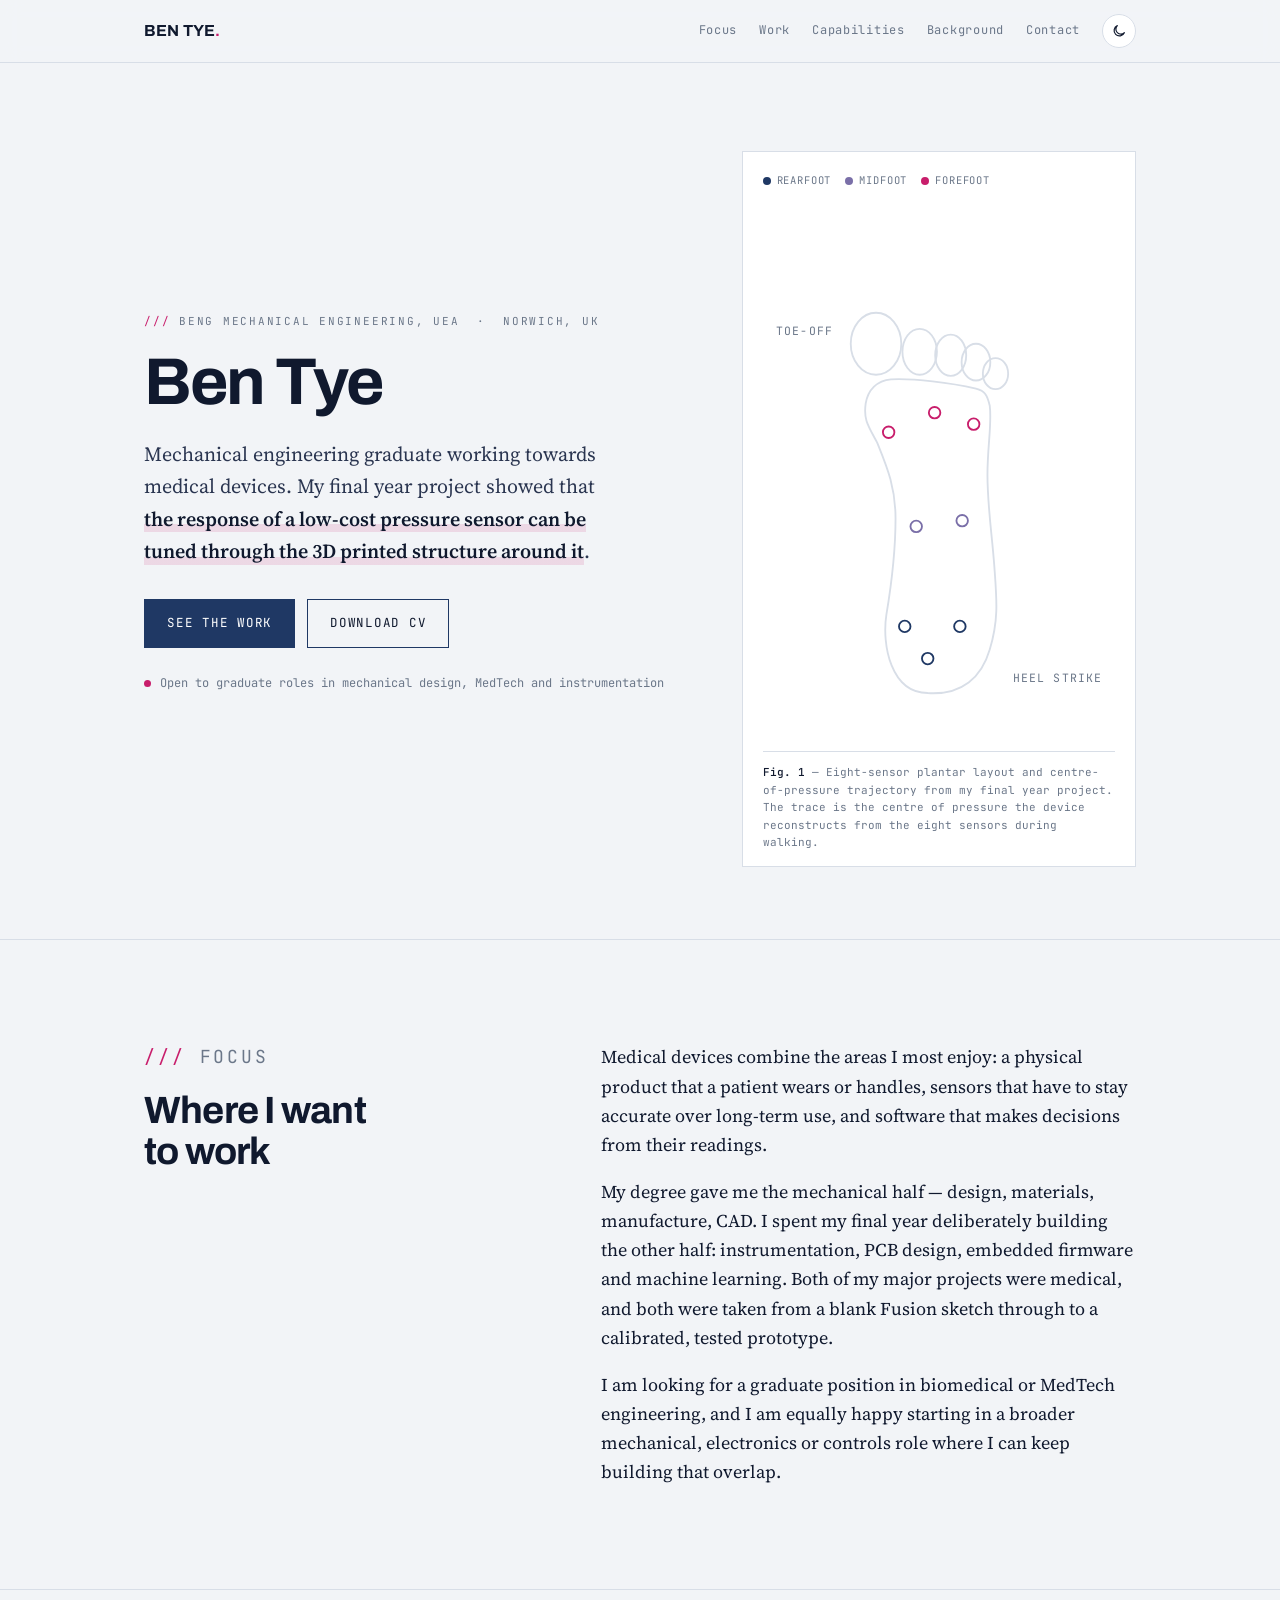
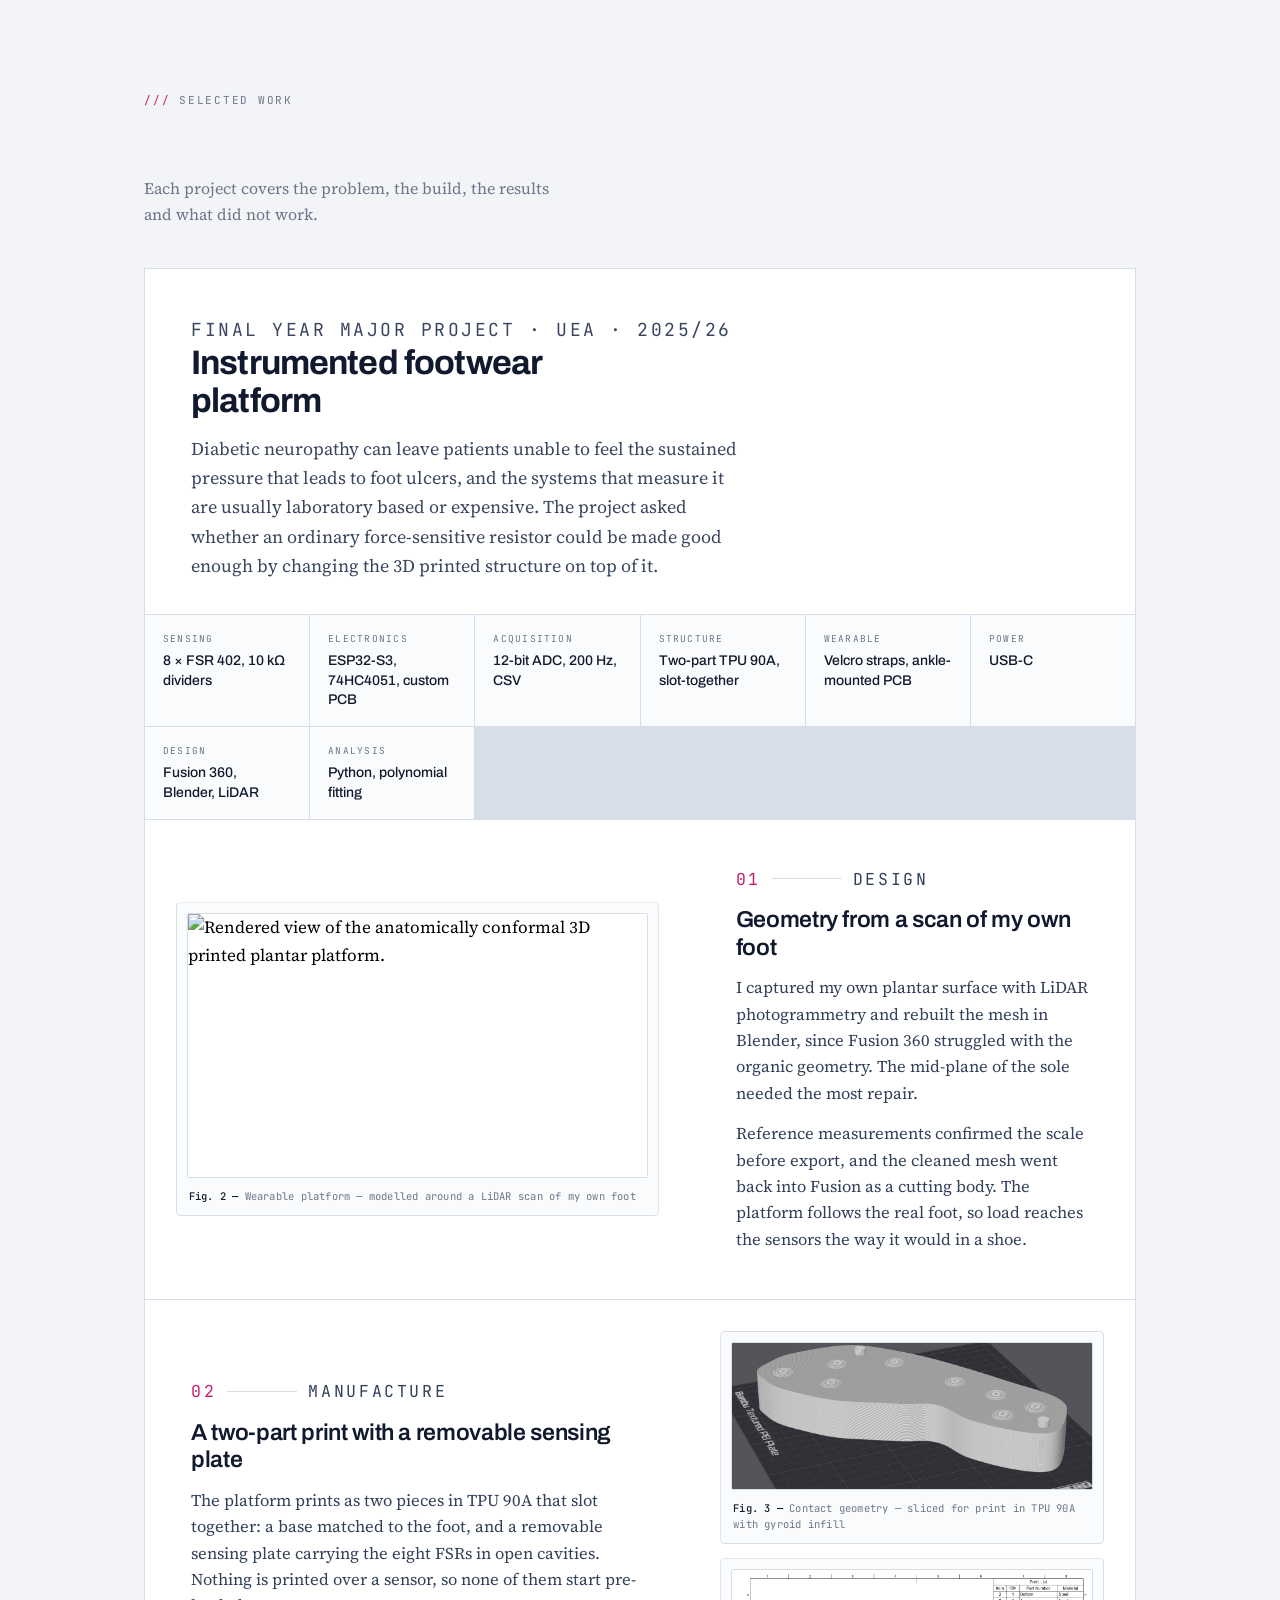
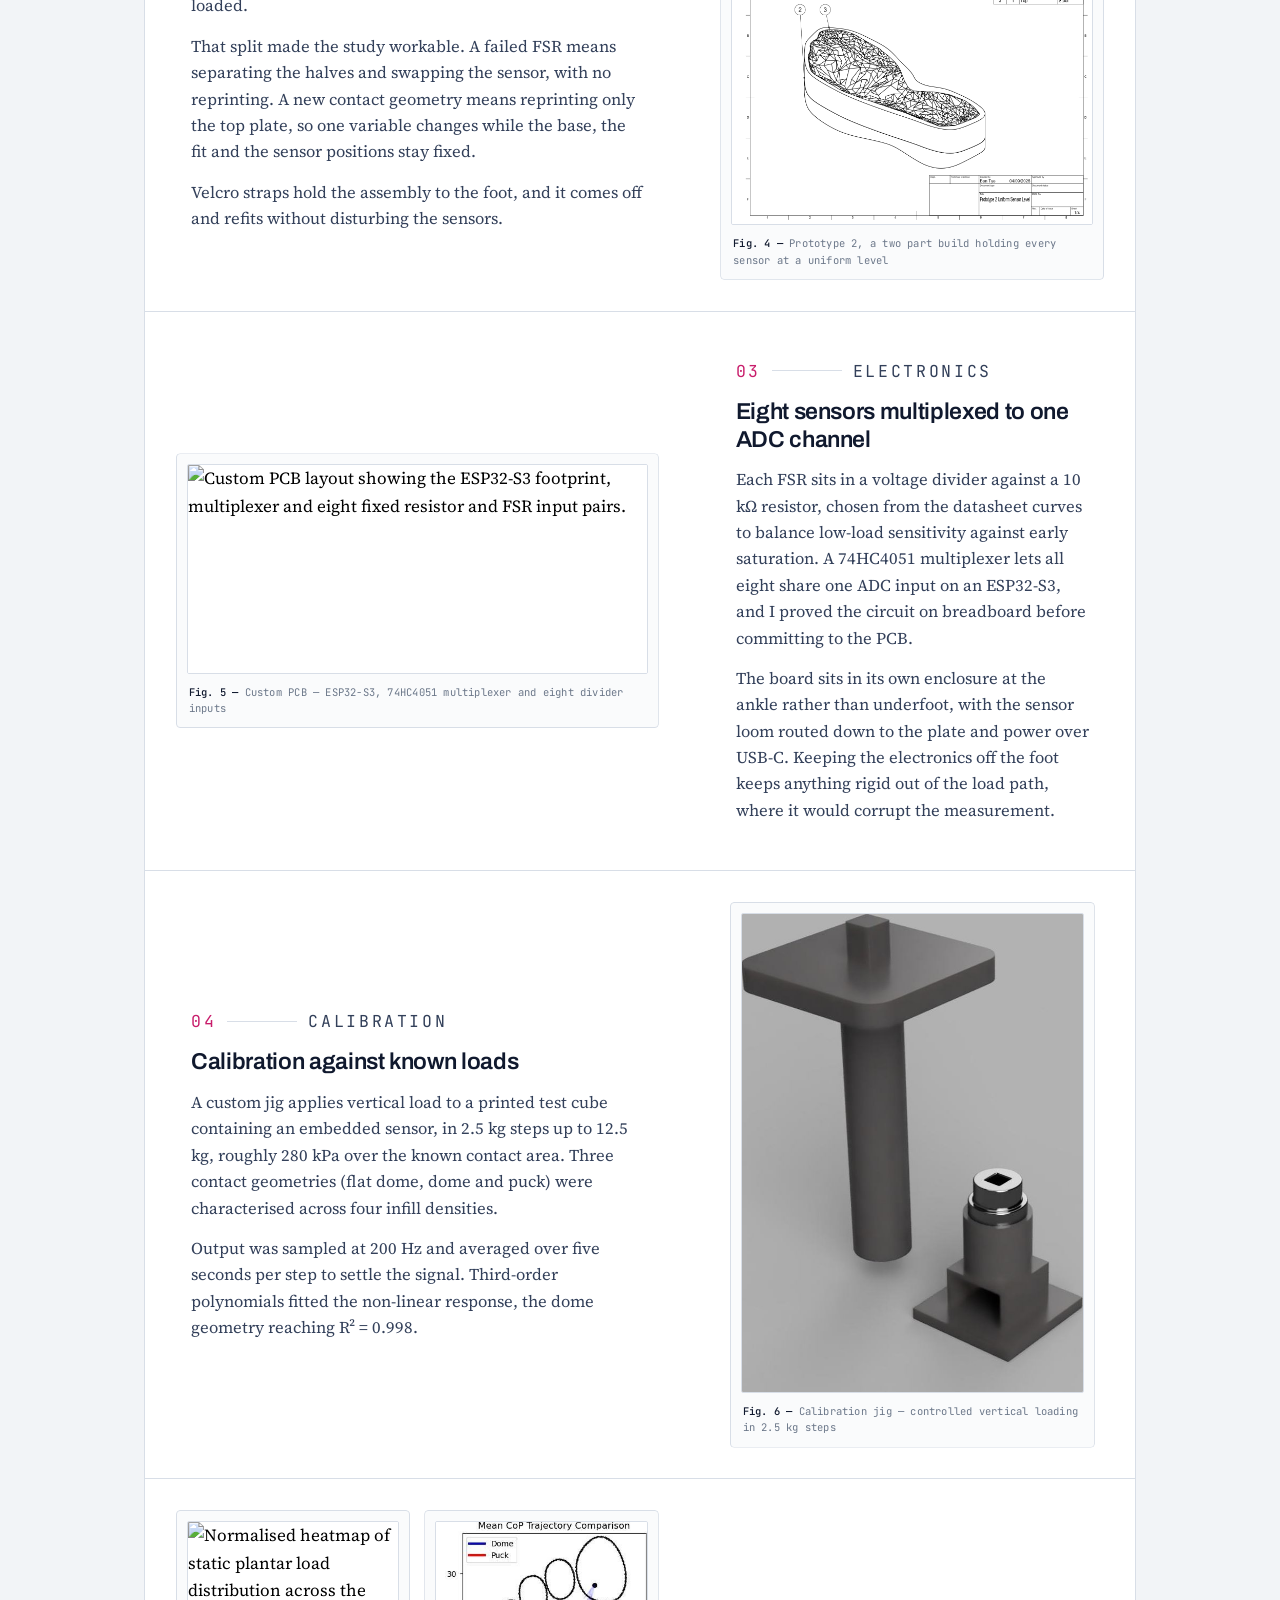
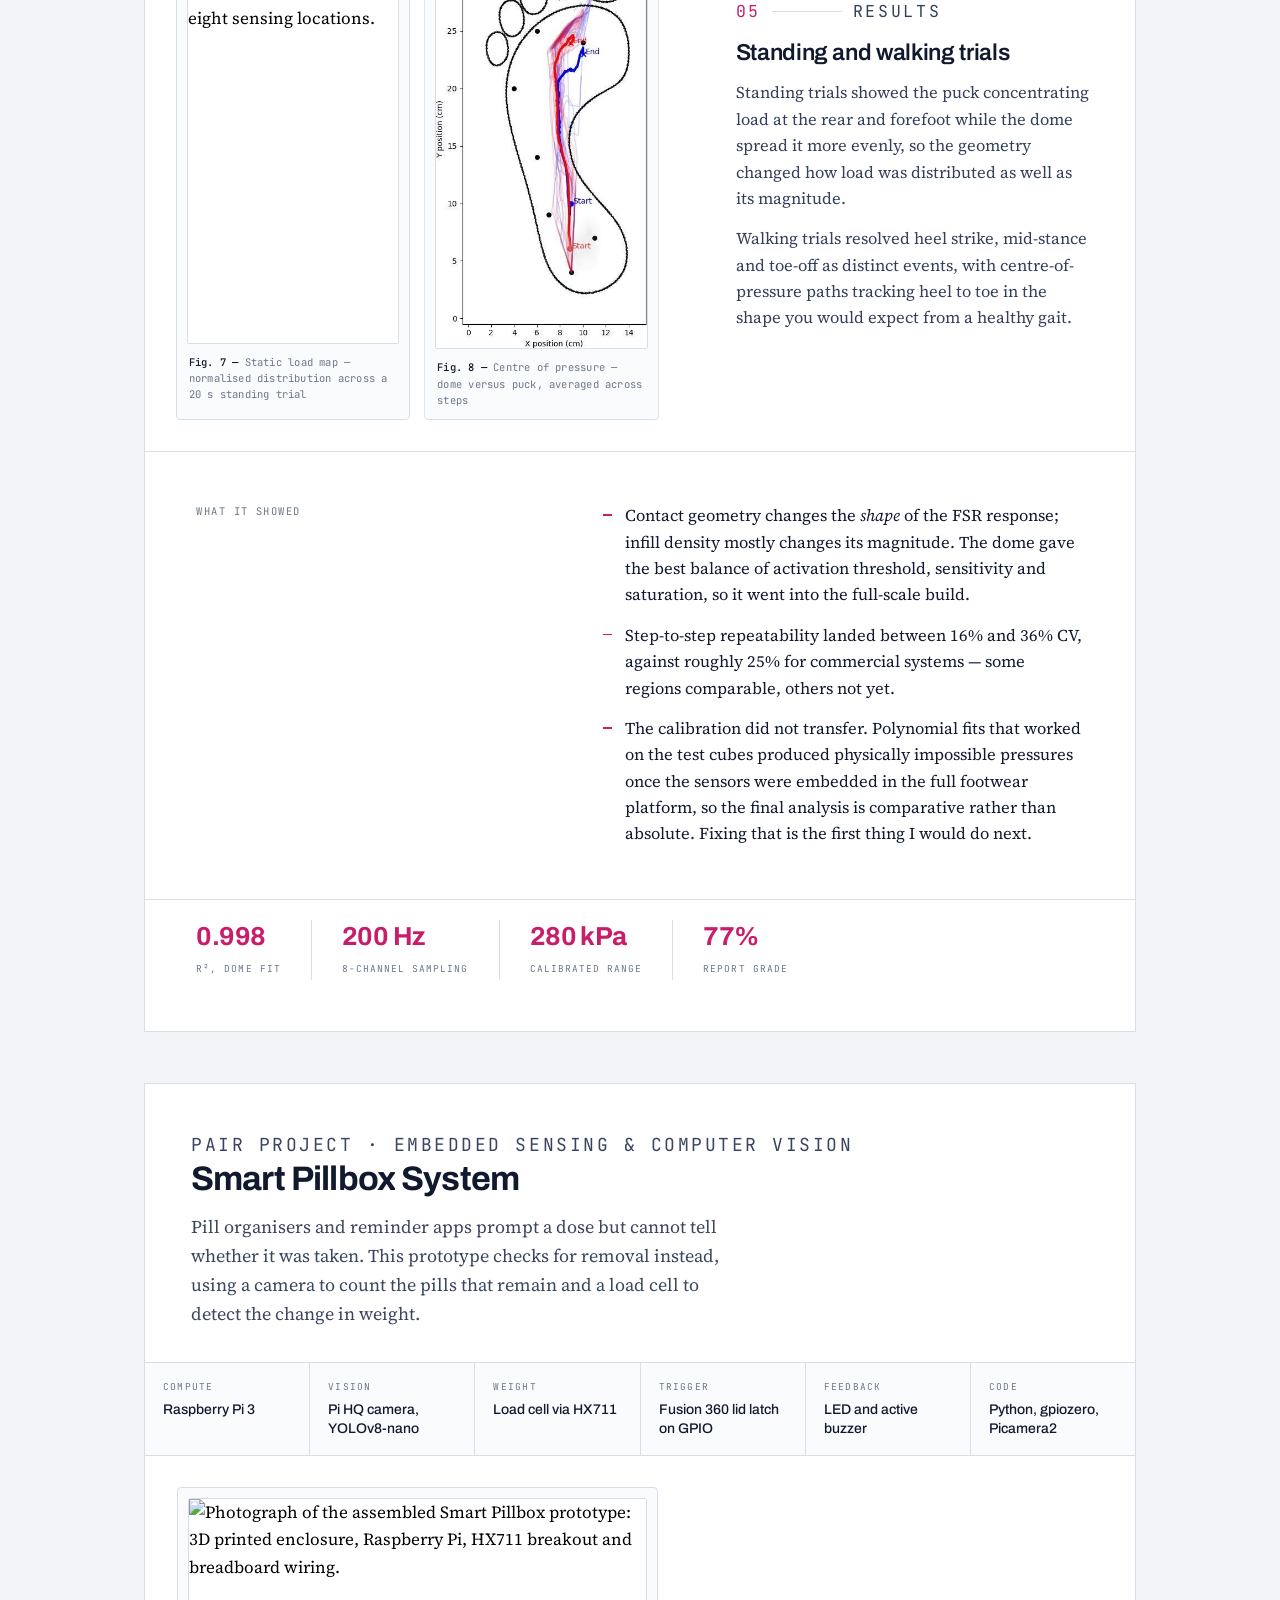
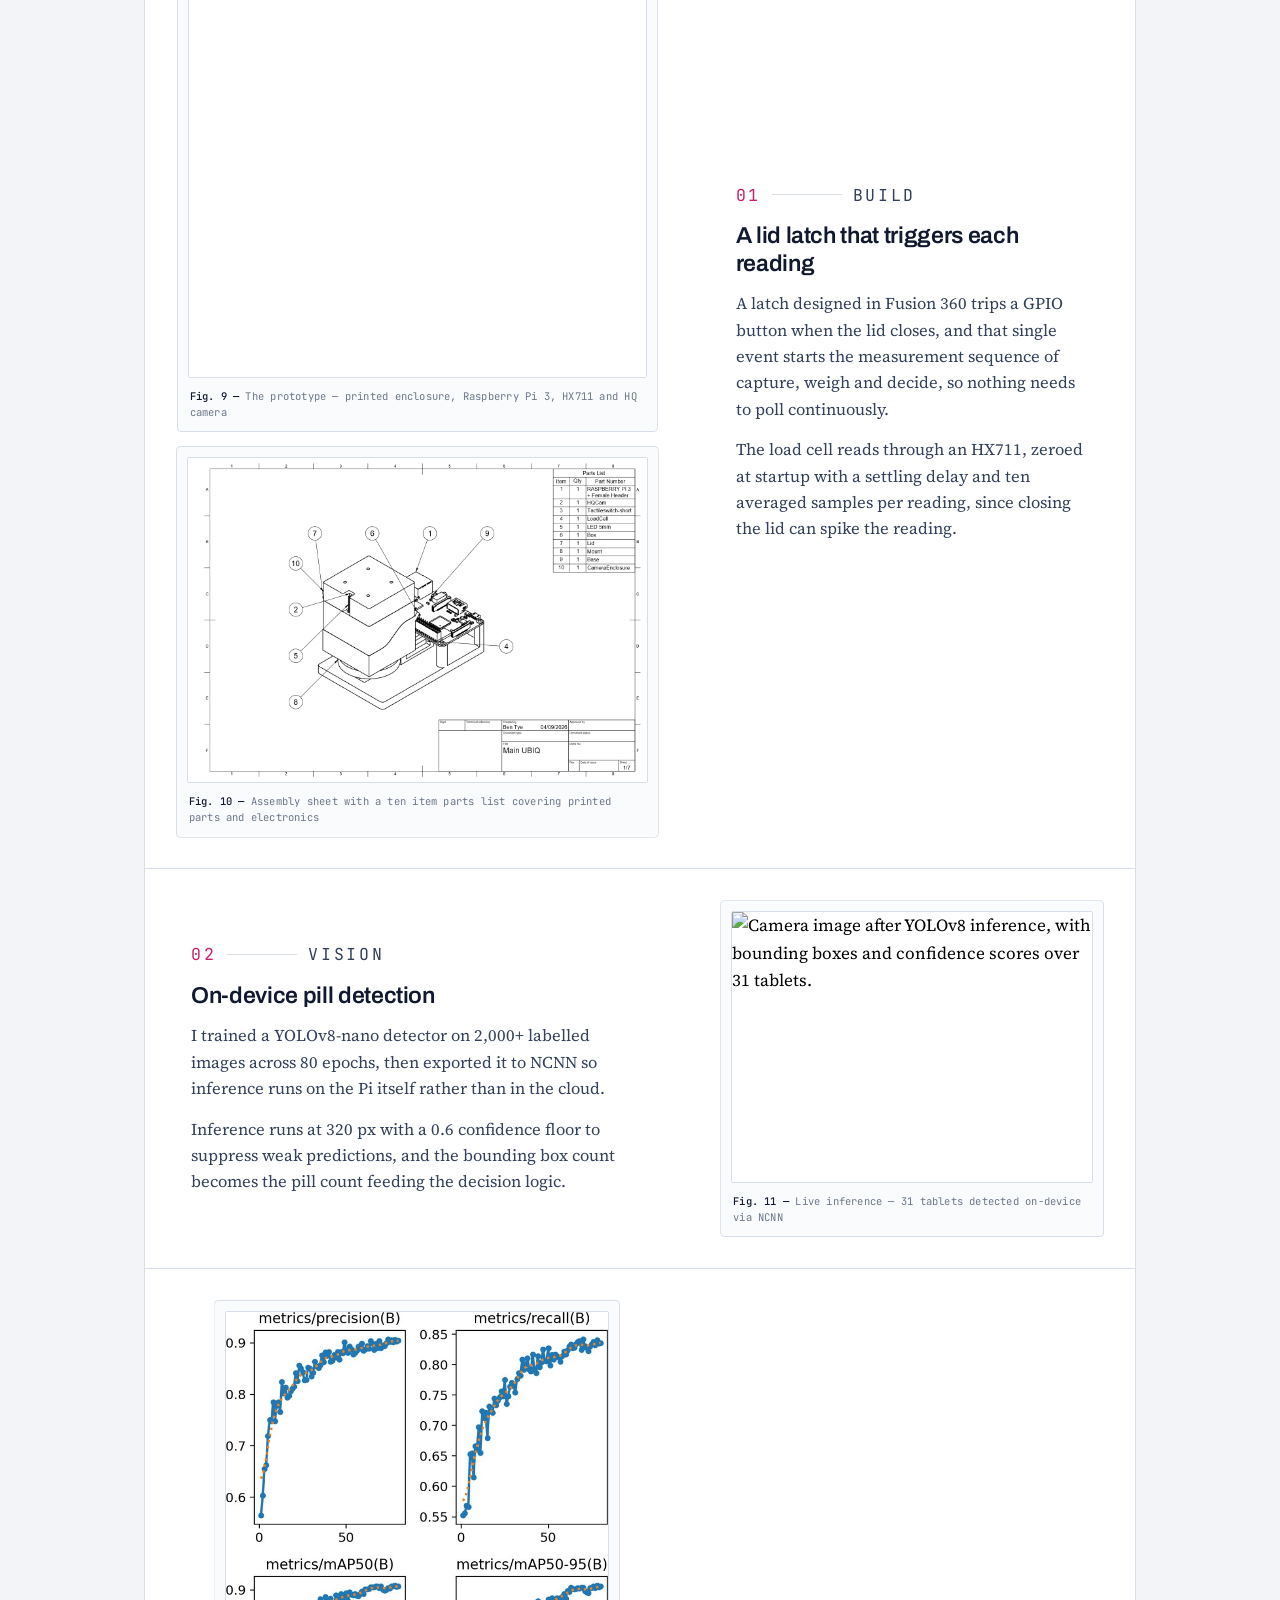
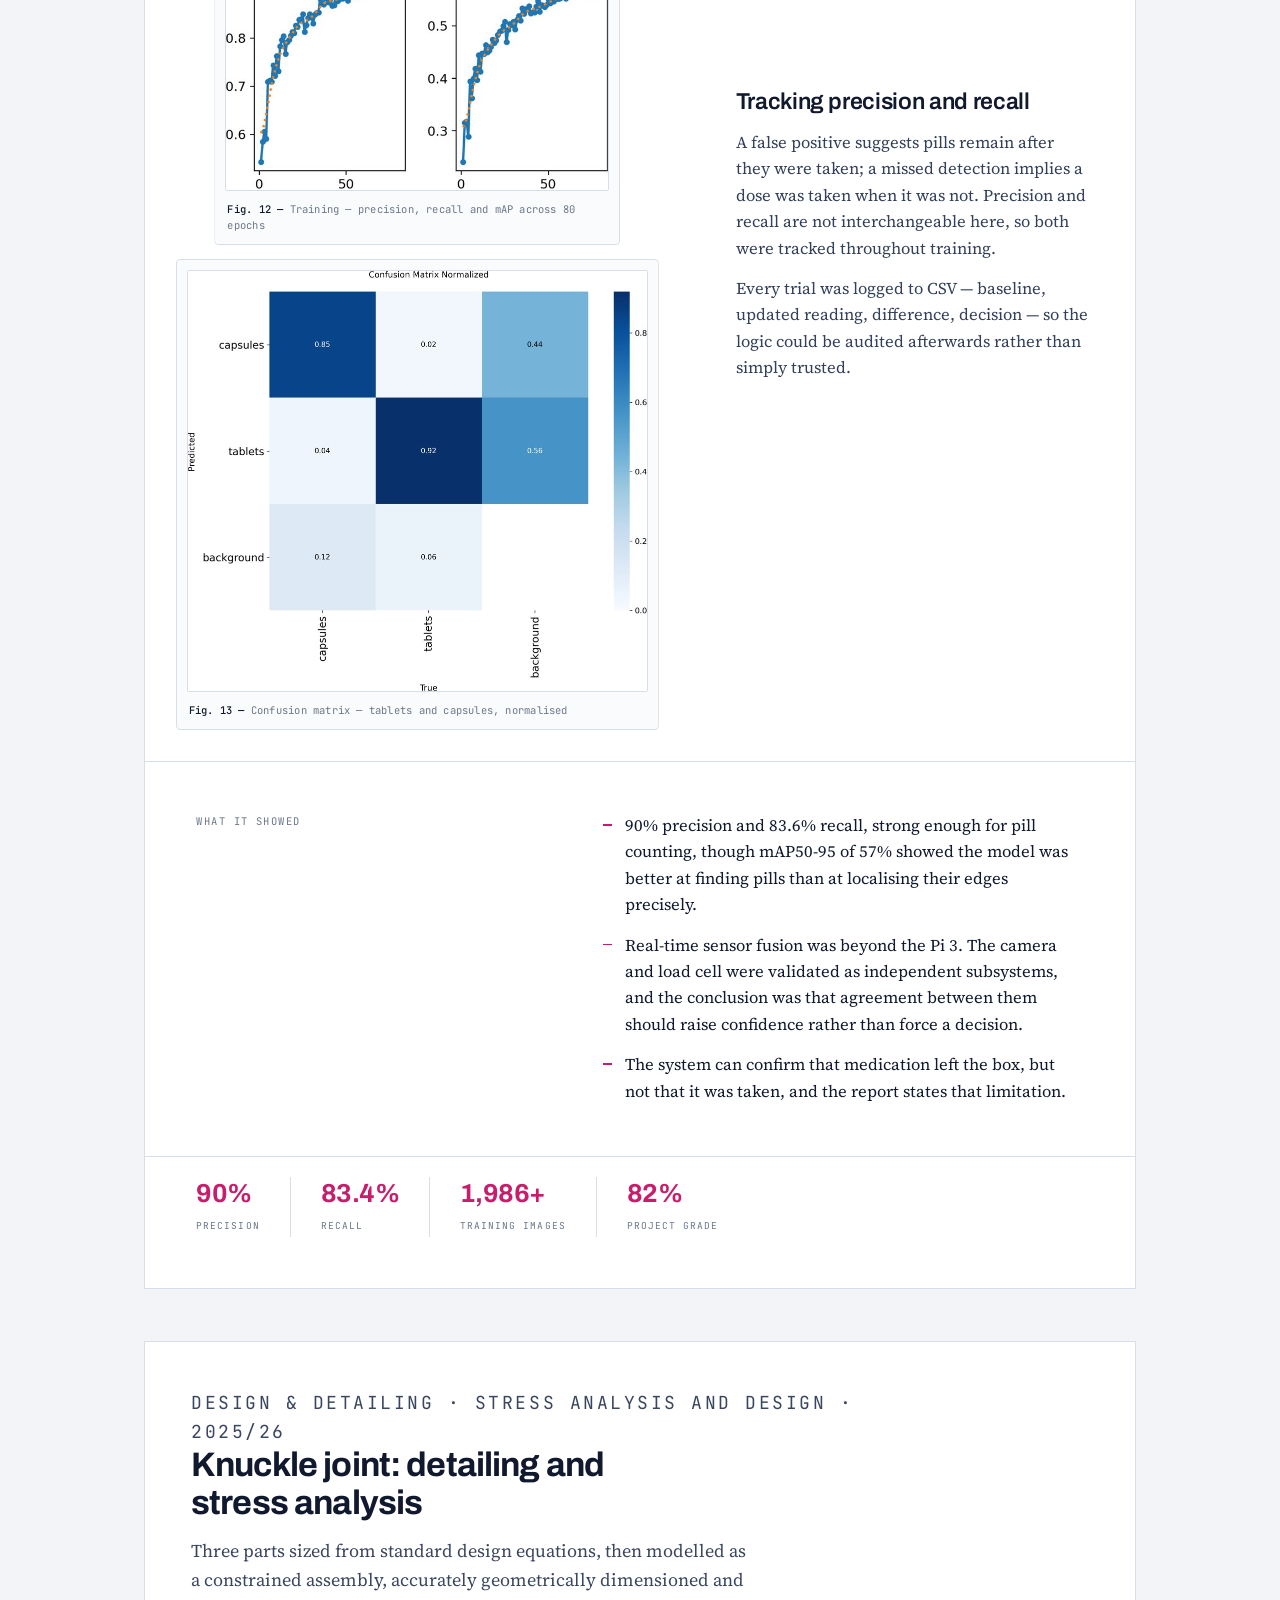
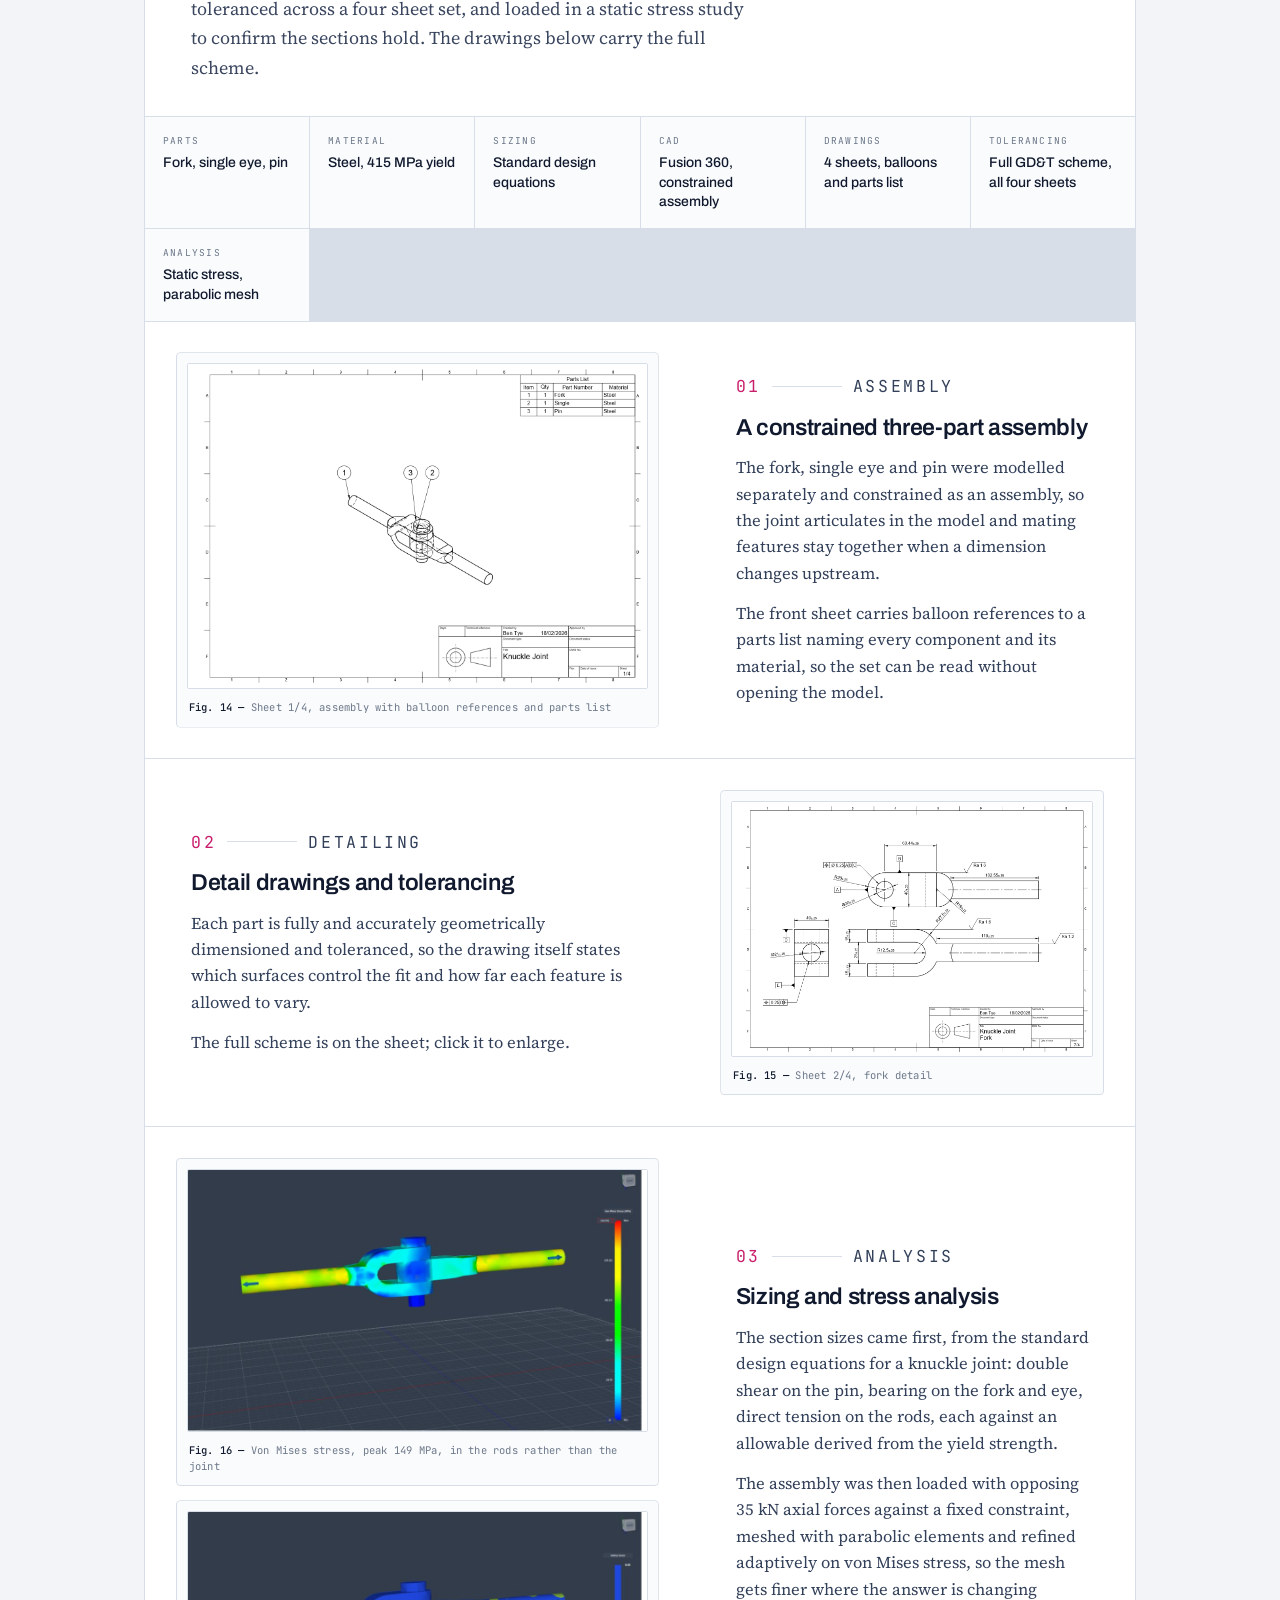
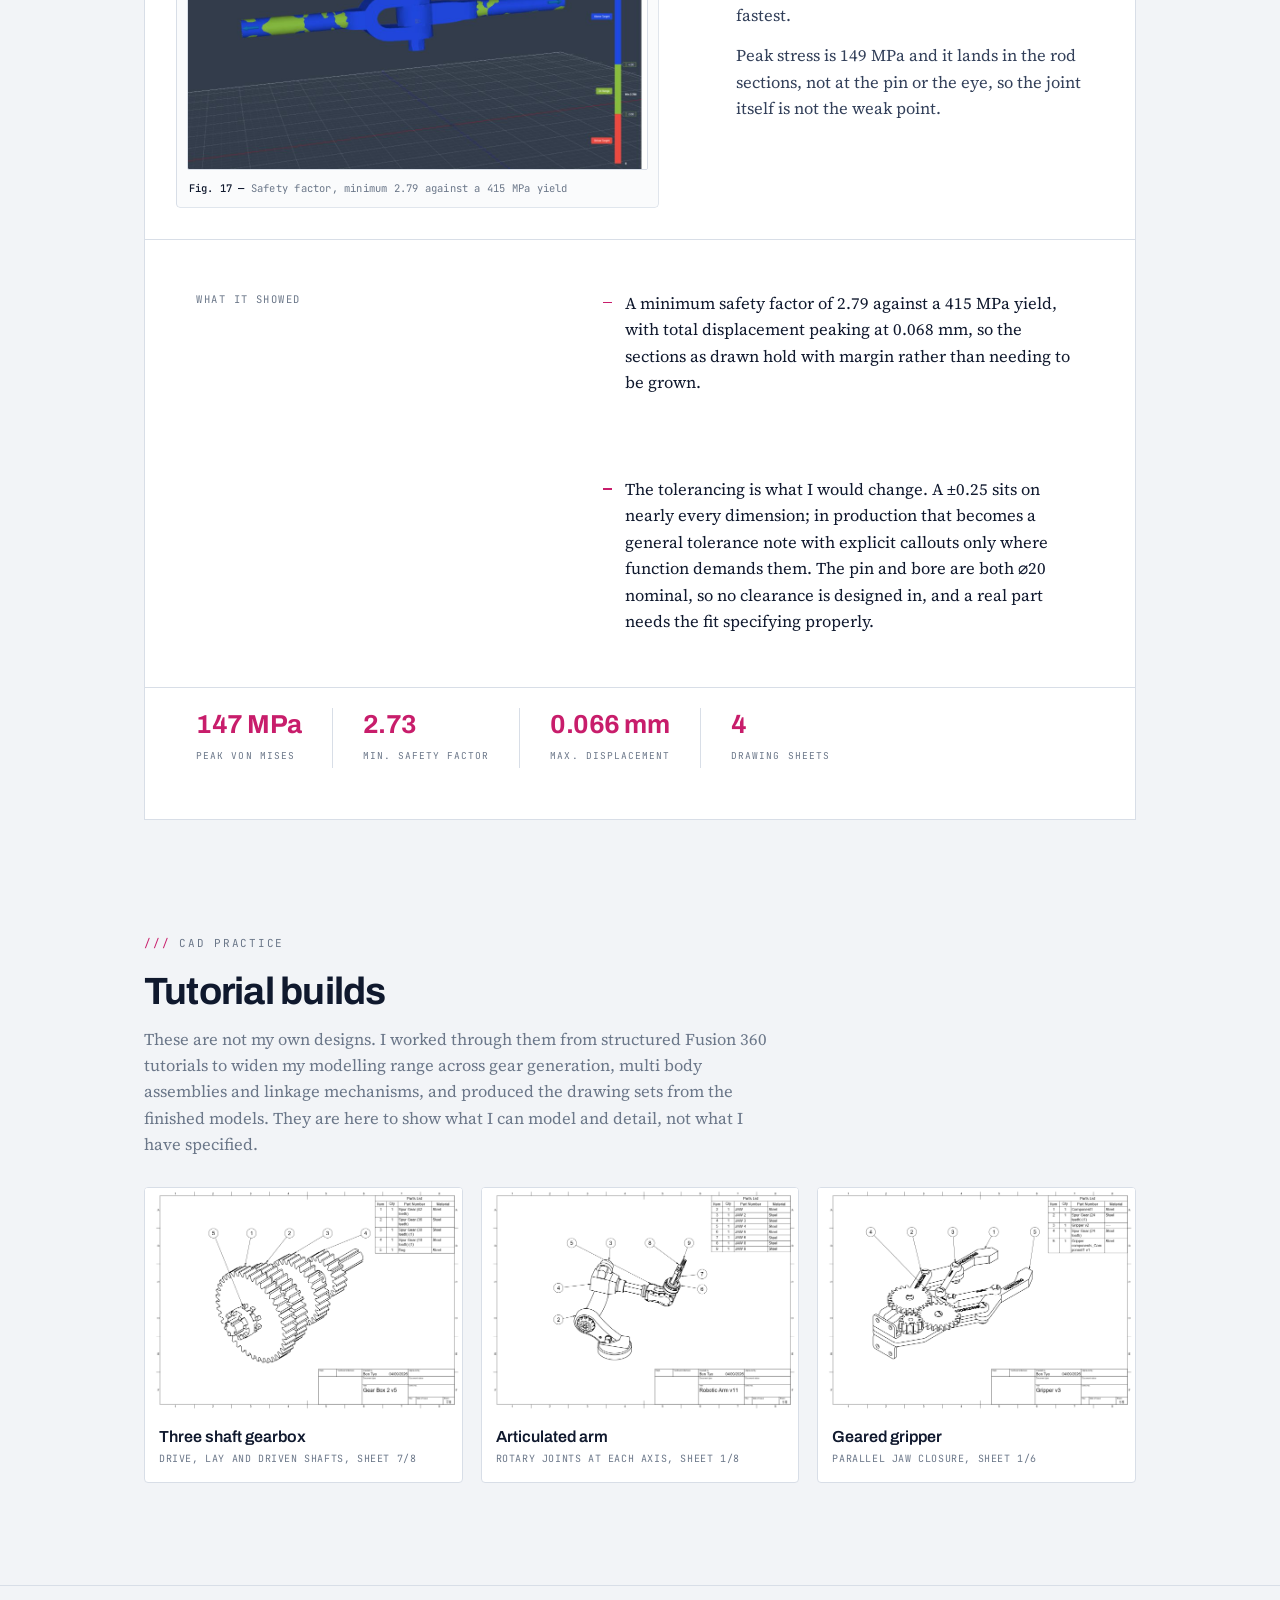
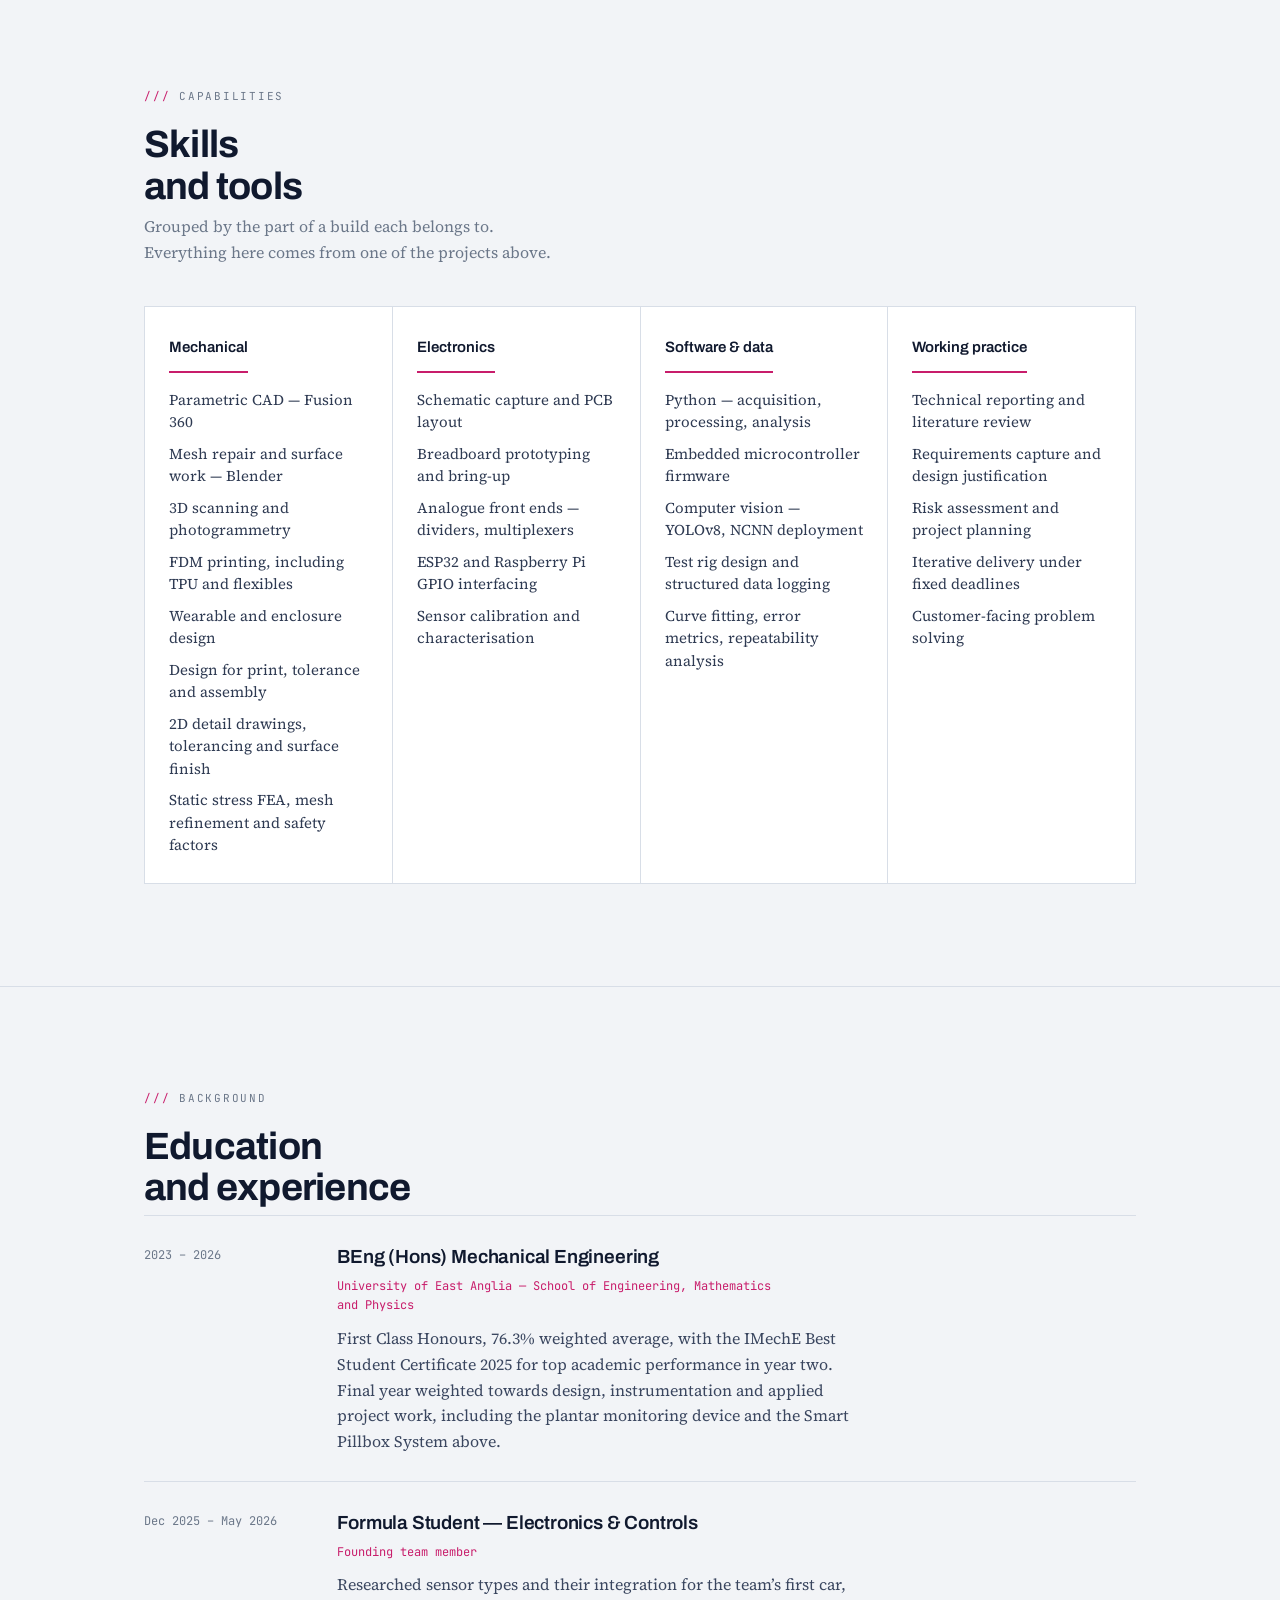
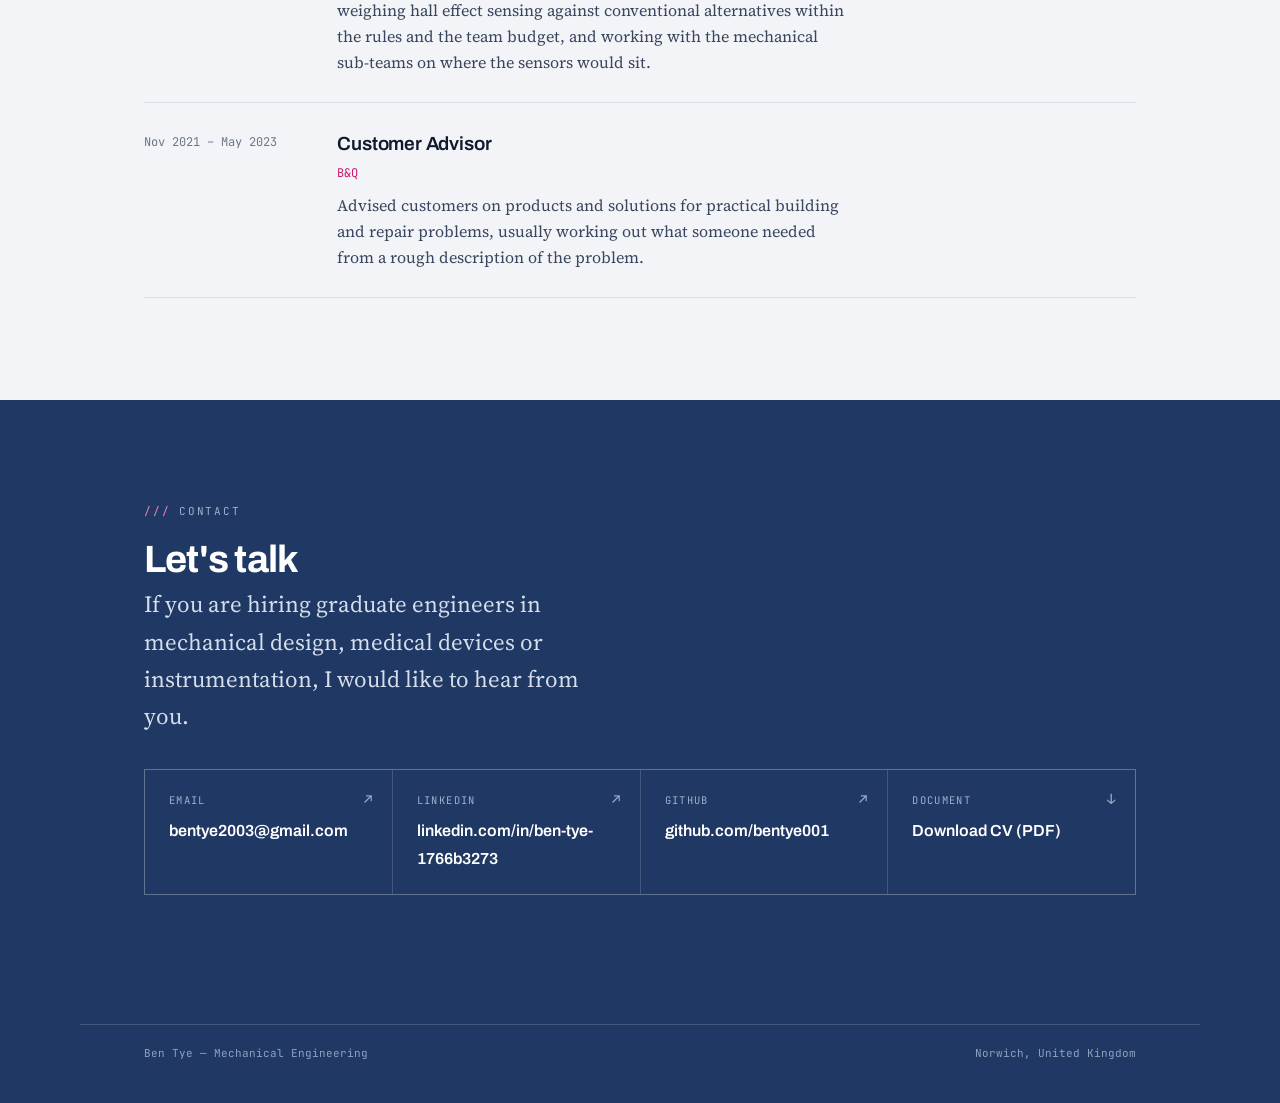
==== commit 2951106a: "Mount project images in captioned figure plates to match the hero figure Co-Authored-By: Claude Opus" ====
--- a/index.html
+++ b/index.html
@@ -179,9 +179,12 @@
 
       <div class="stage">
         <div class="stage-media">
-          <button class="shot" type="button" style="--ar:1.743" data-cap="Wearable platform — modelled around a LiDAR scan of my own foot">
-            <img src="img/platform-render.jpg" alt="Rendered view of the anatomically conformal 3D printed plantar platform." loading="lazy" decoding="async">
-          </button>
+          <figure class="plate" style="--ar:1.743">
+            <button class="shot" type="button">
+              <img src="img/platform-render.jpg" alt="Rendered view of the anatomically conformal 3D printed plantar platform." loading="lazy" decoding="async">
+            </button>
+            <figcaption>Wearable platform — modelled around a LiDAR scan of my own foot</figcaption>
+          </figure>
         </div>
         <div class="stage-text">
           <p class="stage-n"><b>01</b><span></span>Design</p>
@@ -193,12 +196,18 @@
 
       <div class="stage flip">
         <div class="stage-media pair">
-          <button class="shot" type="button" style="--ar:2.45" data-cap="Contact geometry — sliced for print in TPU 90A with gyroid infill">
-            <img src="img/contact-geometry.jpg" alt="Sliced print preview of the removable sensing plate showing the eight raised sensor contact geometries." loading="lazy" decoding="async">
-          </button>
-          <button class="shot dwg" type="button" style="--ar:1.414" data-cap="Prototype 2, a two part build holding every sensor at a uniform level">
-            <img src="img/footwear-prototype2.png" alt="Isometric drawing of the two-part 3D printed footwear platform, the upper part shown with an internal lattice." loading="lazy" decoding="async">
-          </button>
+          <figure class="plate" style="--ar:2.45">
+            <button class="shot" type="button">
+              <img src="img/contact-geometry.jpg" alt="Sliced print preview of the removable sensing plate showing the eight raised sensor contact geometries." loading="lazy" decoding="async">
+            </button>
+            <figcaption>Contact geometry — sliced for print in TPU 90A with gyroid infill</figcaption>
+          </figure>
+          <figure class="plate" style="--ar:1.414">
+            <button class="shot dwg" type="button">
+              <img src="img/footwear-prototype2.png" alt="Isometric drawing of the two-part 3D printed footwear platform, the upper part shown with an internal lattice." loading="lazy" decoding="async">
+            </button>
+            <figcaption>Prototype 2, a two part build holding every sensor at a uniform level</figcaption>
+          </figure>
         </div>
         <div class="stage-text">
           <p class="stage-n"><b>02</b><span></span>Manufacture</p>
@@ -211,9 +220,12 @@
 
       <div class="stage">
         <div class="stage-media">
-          <button class="shot" type="button" style="--ar:2.2" data-cap="Custom PCB — ESP32-S3, 74HC4051 multiplexer and eight divider inputs">
-            <img src="img/pcb-layout.jpg" alt="Custom PCB layout showing the ESP32-S3 footprint, multiplexer and eight fixed resistor and FSR input pairs." loading="lazy" decoding="async">
-          </button>
+          <figure class="plate" style="--ar:2.2">
+            <button class="shot" type="button">
+              <img src="img/pcb-layout.jpg" alt="Custom PCB layout showing the ESP32-S3 footprint, multiplexer and eight fixed resistor and FSR input pairs." loading="lazy" decoding="async">
+            </button>
+            <figcaption>Custom PCB — ESP32-S3, 74HC4051 multiplexer and eight divider inputs</figcaption>
+          </figure>
         </div>
         <div class="stage-text">
           <p class="stage-n"><b>03</b><span></span>Electronics</p>
@@ -225,9 +237,12 @@
 
       <div class="stage flip">
         <div class="stage-media">
-          <button class="shot" type="button" style="--ar:0.715" data-cap="Calibration jig — controlled vertical loading in 2.5 kg steps">
-            <img src="img/calibration-jig.jpg" alt="Rendered calibration jig designed to apply controlled vertical loading to an embedded sensor test cube." loading="lazy" decoding="async">
-          </button>
+          <figure class="plate" style="--ar:0.715">
+            <button class="shot" type="button">
+              <img src="img/calibration-jig.jpg" alt="Rendered calibration jig designed to apply controlled vertical loading to an embedded sensor test cube." loading="lazy" decoding="async">
+            </button>
+            <figcaption>Calibration jig — controlled vertical loading in 2.5 kg steps</figcaption>
+          </figure>
         </div>
         <div class="stage-text">
           <p class="stage-n"><b>04</b><span></span>Calibration</p>
@@ -239,12 +254,18 @@
 
       <div class="stage">
         <div class="stage-media pair tall">
-          <button class="shot" type="button" style="--ar:0.503" data-cap="Static load map — normalised distribution across a 20 s standing trial">
-            <img src="img/load-heatmap.jpg" alt="Normalised heatmap of static plantar load distribution across the eight sensing locations." loading="lazy" decoding="async">
-          </button>
-          <button class="shot" type="button" style="--ar:0.496" data-cap="Centre of pressure — dome versus puck, averaged across steps">
-            <img src="img/cop-trajectory.jpg" alt="Mean centre of pressure trajectories for dome and puck geometries plotted over a foot outline." loading="lazy" decoding="async">
-          </button>
+          <figure class="plate" style="--ar:0.503">
+            <button class="shot" type="button">
+              <img src="img/load-heatmap.jpg" alt="Normalised heatmap of static plantar load distribution across the eight sensing locations." loading="lazy" decoding="async">
+            </button>
+            <figcaption>Static load map — normalised distribution across a 20 s standing trial</figcaption>
+          </figure>
+          <figure class="plate" style="--ar:0.496">
+            <button class="shot" type="button">
+              <img src="img/cop-trajectory.jpg" alt="Mean centre of pressure trajectories for dome and puck geometries plotted over a foot outline." loading="lazy" decoding="async">
+            </button>
+            <figcaption>Centre of pressure — dome versus puck, averaged across steps</figcaption>
+          </figure>
         </div>
         <div class="stage-text">
           <p class="stage-n"><b>05</b><span></span>Results</p>
@@ -289,12 +310,18 @@
 
       <div class="stage">
         <div class="stage-media pair">
-          <button class="shot" type="button" style="--ar:0.957" data-cap="The prototype — printed enclosure, Raspberry Pi 3, HX711 and HQ camera">
-            <img src="img/pillbox-prototype.jpg" alt="Photograph of the assembled Smart Pillbox prototype: 3D printed enclosure, Raspberry Pi, HX711 breakout and breadboard wiring." loading="lazy" decoding="async">
-          </button>
-          <button class="shot dwg" type="button" style="--ar:1.414" data-cap="Assembly sheet with a ten item parts list covering printed parts and electronics">
-            <img src="img/pillbox-assembly.png" alt="Isometric assembly drawing of the pillbox with a ten-item parts list covering Raspberry Pi, HQ camera, load cell, switch, LED, box, lid, mount, base and camera enclosure." loading="lazy" decoding="async">
-          </button>
+          <figure class="plate" style="--ar:0.957">
+            <button class="shot" type="button">
+              <img src="img/pillbox-prototype.jpg" alt="Photograph of the assembled Smart Pillbox prototype: 3D printed enclosure, Raspberry Pi, HX711 breakout and breadboard wiring." loading="lazy" decoding="async">
+            </button>
+            <figcaption>The prototype — printed enclosure, Raspberry Pi 3, HX711 and HQ camera</figcaption>
+          </figure>
+          <figure class="plate" style="--ar:1.414">
+            <button class="shot dwg" type="button">
+              <img src="img/pillbox-assembly.png" alt="Isometric assembly drawing of the pillbox with a ten-item parts list covering Raspberry Pi, HQ camera, load cell, switch, LED, box, lid, mount, base and camera enclosure." loading="lazy" decoding="async">
+            </button>
+            <figcaption>Assembly sheet with a ten item parts list covering printed parts and electronics</figcaption>
+          </figure>
         </div>
         <div class="stage-text">
           <p class="stage-n"><b>01</b><span></span>Build</p>
@@ -306,9 +333,12 @@
 
       <div class="stage flip">
         <div class="stage-media">
-          <button class="shot" type="button" style="--ar:1.334" data-cap="Live inference — 31 tablets detected on-device via NCNN">
-            <img src="img/pill-detection.jpg" alt="Camera image after YOLOv8 inference, with bounding boxes and confidence scores over 31 tablets." loading="lazy" decoding="async">
-          </button>
+          <figure class="plate" style="--ar:1.334">
+            <button class="shot" type="button">
+              <img src="img/pill-detection.jpg" alt="Camera image after YOLOv8 inference, with bounding boxes and confidence scores over 31 tablets." loading="lazy" decoding="async">
+            </button>
+            <figcaption>Live inference — 31 tablets detected on-device via NCNN</figcaption>
+          </figure>
         </div>
         <div class="stage-text">
           <p class="stage-n"><b>02</b><span></span>Vision</p>
@@ -320,12 +350,18 @@
 
       <div class="stage">
         <div class="stage-media pair">
-          <button class="shot chart" type="button" style="--ar:0.799" data-cap="Training — precision, recall and mAP across 80 epochs">
-            <img src="img/training-curves.jpg" alt="Training curves showing precision, recall, mAP50 and mAP50-95 rising across 80 epochs." loading="lazy" decoding="async">
-          </button>
-          <button class="shot chart" type="button" style="--ar:1.093" data-cap="Confusion matrix — tablets and capsules, normalised">
-            <img src="img/confusion-matrix.jpg" alt="Normalised confusion matrix for the tablet, capsule and background classes." loading="lazy" decoding="async">
-          </button>
+          <figure class="plate" style="--ar:0.799">
+            <button class="shot chart" type="button">
+              <img src="img/training-curves.jpg" alt="Training curves showing precision, recall, mAP50 and mAP50-95 rising across 80 epochs." loading="lazy" decoding="async">
+            </button>
+            <figcaption>Training — precision, recall and mAP across 80 epochs</figcaption>
+          </figure>
+          <figure class="plate" style="--ar:1.093">
+            <button class="shot chart" type="button">
+              <img src="img/confusion-matrix.jpg" alt="Normalised confusion matrix for the tablet, capsule and background classes." loading="lazy" decoding="async">
+            </button>
+            <figcaption>Confusion matrix — tablets and capsules, normalised</figcaption>
+          </figure>
         </div>
         <div class="stage-text">
           <p class="stage-n"><b>03</b><span></span>Evaluation</p>
@@ -371,9 +407,12 @@
 
       <div class="stage">
         <div class="stage-media">
-          <button class="shot dwg" type="button" style="--ar:1.414" data-cap="Sheet 1/4, assembly with balloon references and parts list">
-            <img src="img/knuckle-assembly.png" alt="Isometric assembly drawing of a knuckle joint with a parts list naming fork, single eye and pin, all steel." loading="lazy" decoding="async">
-          </button>
+          <figure class="plate" style="--ar:1.414">
+            <button class="shot dwg" type="button">
+              <img src="img/knuckle-assembly.png" alt="Isometric assembly drawing of a knuckle joint with a parts list naming fork, single eye and pin, all steel." loading="lazy" decoding="async">
+            </button>
+            <figcaption>Sheet 1/4, assembly with balloon references and parts list</figcaption>
+          </figure>
         </div>
         <div class="stage-text">
           <p class="stage-n"><b>01</b><span></span>Assembly</p>
@@ -385,9 +424,12 @@
 
       <div class="stage flip">
         <div class="stage-media">
-          <button class="shot dwg" type="button" style="--ar:1.414" data-cap="Sheet 2/4, fork detail">
-            <img src="img/knuckle-fork-detail.png" alt="Detail drawing of the knuckle joint fork showing dimensions, datum symbols, a position tolerance and surface finish callouts." loading="lazy" decoding="async">
-          </button>
+          <figure class="plate" style="--ar:1.414">
+            <button class="shot dwg" type="button">
+              <img src="img/knuckle-fork-detail.png" alt="Detail drawing of the knuckle joint fork showing dimensions, datum symbols, a position tolerance and surface finish callouts." loading="lazy" decoding="async">
+            </button>
+            <figcaption>Sheet 2/4, fork detail</figcaption>
+          </figure>
         </div>
         <div class="stage-text">
           <p class="stage-n"><b>02</b><span></span>Detailing</p>
@@ -399,12 +441,18 @@
 
       <div class="stage">
         <div class="stage-media pair wide">
-          <button class="shot" type="button" style="--ar:1.754" data-cap="Von Mises stress, peak 149 MPa, in the rods rather than the joint">
-            <img src="img/knuckle-fea-vonmises.jpg" alt="Von Mises stress plot of the knuckle joint under opposing axial loads, with peak stress in the rod sections." loading="lazy" decoding="async">
-          </button>
-          <button class="shot" type="button" style="--ar:1.784" data-cap="Safety factor, minimum 2.79 against a 415 MPa yield">
-            <img src="img/knuckle-fea-safety.jpg" alt="Safety factor plot of the knuckle joint, minimum 2.79." loading="lazy" decoding="async">
-          </button>
+          <figure class="plate" style="--ar:1.754">
+            <button class="shot" type="button">
+              <img src="img/knuckle-fea-vonmises.jpg" alt="Von Mises stress plot of the knuckle joint under opposing axial loads, with peak stress in the rod sections." loading="lazy" decoding="async">
+            </button>
+            <figcaption>Von Mises stress, peak 149 MPa, in the rods rather than the joint</figcaption>
+          </figure>
+          <figure class="plate" style="--ar:1.784">
+            <button class="shot" type="button">
+              <img src="img/knuckle-fea-safety.jpg" alt="Safety factor plot of the knuckle joint, minimum 2.79." loading="lazy" decoding="async">
+            </button>
+            <figcaption>Safety factor, minimum 2.79 against a 415 MPa yield</figcaption>
+          </figure>
         </div>
         <div class="stage-text">
           <p class="stage-n"><b>03</b><span></span>Analysis</p>
--- a/css/tokens.css
+++ b/css/tokens.css
@@ -38,6 +38,9 @@
 
   /* ---- layout ---- */
   --gut:clamp(20px,5vw,64px);     /* side padding */
+  --radius:4px;                   /* corner rounding on image frames; 0 = square */
+  --shadow:0 1px 2px rgba(16,25,46,.05),0 14px 30px -20px rgba(16,25,46,.45);
+  --shadow-lift:0 2px 4px rgba(16,25,46,.06),0 22px 40px -22px rgba(16,25,46,.55);
 
   /* ---- motion (used by css/motion.css) ----
      Make reveals slower, faster, bigger or subtler from here. */
--- a/css/projects.css
+++ b/css/projects.css
@@ -60,11 +60,10 @@
 
 /* ---------- clickable images (.shot) ----------
    Each image is a <button class="shot"> so it can be opened with the
-   keyboard too. style="--ar:1.743" on the button is that image's own
-   width ÷ height, so the box matches the picture and nothing is cropped. */
+   keyboard too. Clicking it opens the lightbox (js/lightbox.js). */
 .shot{
   display:block;position:relative;overflow:hidden;width:100%;
-  margin:0;padding:0;border:none;background:var(--card);
+  margin:0;padding:0;border:none;background:#fff;
   font:inherit;text-align:left;cursor:zoom-in;
 }
 .shot img{
@@ -75,27 +74,62 @@
 
 /* "enlarge" badge that appears on hover */
 .shot::after{
-  content:"⤢";position:absolute;top:14px;right:14px;
+  content:"⤢";position:absolute;top:12px;right:12px;
   width:30px;height:30px;border-radius:50%;background:rgba(16,25,46,.55);color:#fff;
   font-size:13px;line-height:30px;text-align:center;
   opacity:0;transform:scale(.7);transition:opacity .3s ease,transform .3s var(--ease);
 }
 .shot:hover::after,.shot:focus-visible::after{opacity:1;transform:none}
 
-.stage-media .shot{
-  margin-inline:auto;
+/* ---------- image plates ----------
+   Every project image is mounted like the Fig. 1 panel in the hero:
+   a bordered frame with a hairline round the picture and a numbered
+   mono caption underneath.
+
+     <figure class="plate" style="--ar:1.743">   ← image width ÷ height
+       <button class="shot">…image…</button>
+       <figcaption>Caption text</figcaption>
+     </figure>
+
+   Figure numbers are counted automatically by CSS, so adding or
+   removing an image renumbers everything after it. The hero is Fig. 1,
+   so the count starts there. */
+body{counter-reset:fig 1}
+
+.plate{
+  margin:0 auto;width:100%;
+  /* tall images are capped by height so they don't dominate the column */
+  max-width:min(100%, calc(var(--cap,480px) * var(--ar,1.333) + 22px));
+  background:var(--tint);
+  border:1px solid var(--rule);
+  border-radius:var(--radius);
+  padding:10px 10px 0;
+  transition:border-color .3s ease;
+}
+.plate:hover{border-color:var(--edge)}
+.stage-media.pair.tall .plate{--cap:560px}
+
+.plate .shot{
   aspect-ratio:var(--ar,1.333);
-  max-width:min(100%, calc(var(--cap,480px) * var(--ar,1.333))); /* tall images are capped by height */
   border:1px solid var(--rule);
+  border-radius:calc(var(--radius) / 2);
 }
-.stage-media .shot:hover img{transform:scale(1.025)}
-.stage-media.pair.tall .shot{--cap:560px}
+.plate .shot:hover img{transform:scale(1.03)}
+
+.plate figcaption{
+  font-family:var(--mono);font-size:10.5px;line-height:1.55;letter-spacing:.02em;
+  color:var(--slate);padding:10px 2px 11px;
+}
+.plate figcaption::before{
+  counter-increment:fig;
+  content:"Fig. " counter(fig) " — ";
+  color:var(--ink);font-weight:500;
+}
 
 /* drawings and charts: show the whole sheet on white, never crop or zoom */
-.shot.dwg,.shot.chart{background:#fff}
 .shot.dwg img,.shot.chart img{object-fit:contain}
 .shot.dwg:hover img,.shot.chart:hover img,
-.stage-media .shot.dwg:hover img,.stage-media .shot.chart:hover img{transform:none}
+.plate .shot.dwg:hover img,.plate .shot.chart:hover img{transform:none}
 
 /* ---------- "What it showed" ---------- */
 .outcome{padding:clamp(26px,4vw,52px);display:grid;grid-template-columns:.85fr 1.15fr;gap:clamp(24px,4vw,52px)}
@@ -124,9 +158,10 @@
 @media(max-width:820px){.practice{grid-template-columns:1fr}}
 .practice figure{
   margin:0;border:1px solid var(--rule);background:var(--card);
+  border-radius:var(--radius);overflow:hidden;
   transition:transform .3s var(--ease),border-color .3s ease,box-shadow .3s ease;
 }
-.practice figure:hover{transform:translateY(-4px);border-color:var(--signal);box-shadow:0 14px 30px -20px rgba(16,25,46,.5)}
+.practice figure:hover{transform:translateY(-4px);border-color:var(--signal);box-shadow:var(--shadow-lift)}
 .practice .shot{aspect-ratio:1.414;background:#fff}  /* A-series sheet proportions */
 .practice .shot img{object-fit:contain}
 .practice h4{font-family:var(--display);font-weight:600;font-size:16px;margin:0;padding:12px 14px 2px;color:var(--ink)}
--- a/css/motion.css
+++ b/css/motion.css
@@ -10,14 +10,15 @@
      .rv-up     fades in while rising
      .rv-type   types out left to right (the /// labels)
      .rv-split  heading words rise out of a mask, one after another
-     .rv-wipe   image is uncovered left to right while settling from a zoom
+     .rv-wipe   image fades up from a soft blur while settling from a zoom
      .rv-inner  the box stays put, its contents fade in (grid cells)
 
    Timing settings (speed, distance, stagger) are in css/tokens.css.
    ===================================================================== */
 
-/* shared timing; --i is the element's place in the group appearing together */
-.rv{
+/* shared timing; --i is the element's place in the group appearing together.
+   figure.rv is listed so this beats the frames' own hover transitions. */
+.rv,figure.rv{
   transition-property:opacity,transform,clip-path,background-size;
   transition-duration:var(--reveal-time);
   transition-timing-function:var(--ease);
@@ -50,10 +51,17 @@
 }
 .rv-split.in .w > span{transform:none}
 
-/* ---------- image wipe ---------- */
-.rv-wipe{clip-path:inset(0 100% 0 0);transition-duration:1.1s}
-.rv-wipe.in{clip-path:inset(0 0 0 0)}
-.rv-wipe img{transform:scale(1.15);transition:transform 1.4s var(--ease) calc(var(--i,0) * var(--stagger))}
+/* ---------- image unveil ----------
+   The image fades up out of a soft blur while its rounded frame opens
+   out from slightly inset, and the picture inside settles from a zoom. */
+.plate.rv-wipe{
+  opacity:0;transform:translateY(24px) scale(.97);filter:blur(6px);
+  clip-path:inset(5% 5% 5% 5% round var(--radius));
+  transition-property:opacity,transform,clip-path,filter;
+  transition-duration:1.2s;
+}
+.plate.rv-wipe.in{opacity:1;transform:none;filter:none;clip-path:inset(0 round var(--radius))}
+.rv-wipe img{transform:scale(1.08);transition:transform 1.6s var(--ease) calc(var(--i,0) * var(--stagger))}
 .rv-wipe.in img{transform:none}
 
 /* ---------- box stays, contents fade (spec cells, contact links) ---------- */
@@ -115,7 +123,9 @@
   html{scroll-behavior:auto}
   .cop{stroke-dashoffset:0;animation:none}
   .sensor,.dot{animation:none}
-  .rv,.rv *,.rv-inner > *{opacity:1!important;transform:none!important;clip-path:none!important;transition:none!important}
+  .rv,.rv *,.rv-inner > *{opacity:1!important;transform:none!important;clip-path:none!important;filter:none!important;transition:none!important}
+  .practice figure{transition:none}
+  .practice figure:hover{transform:none}
   .figure.rv .sole{stroke-dasharray:none}
   .figure svg,.lb,.lb img,.to-top,.mast nav{transition:none}
 }
